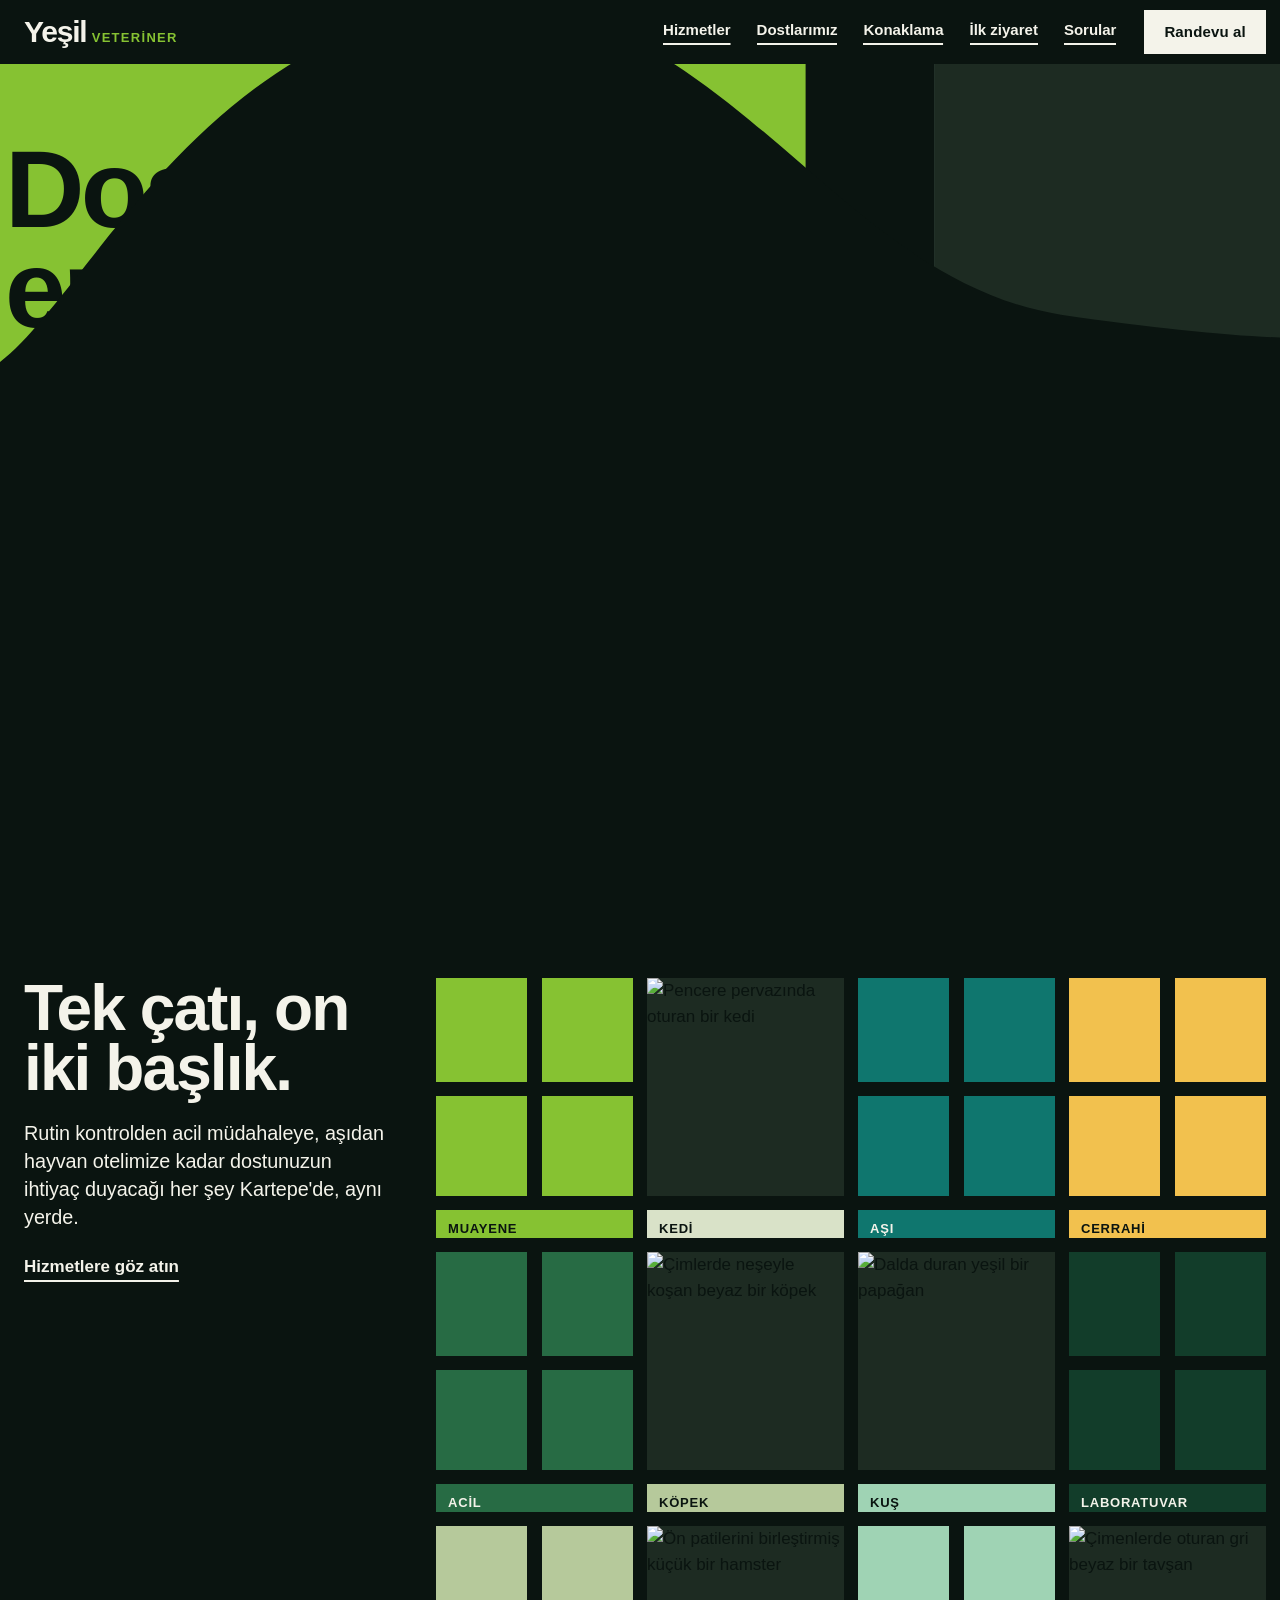
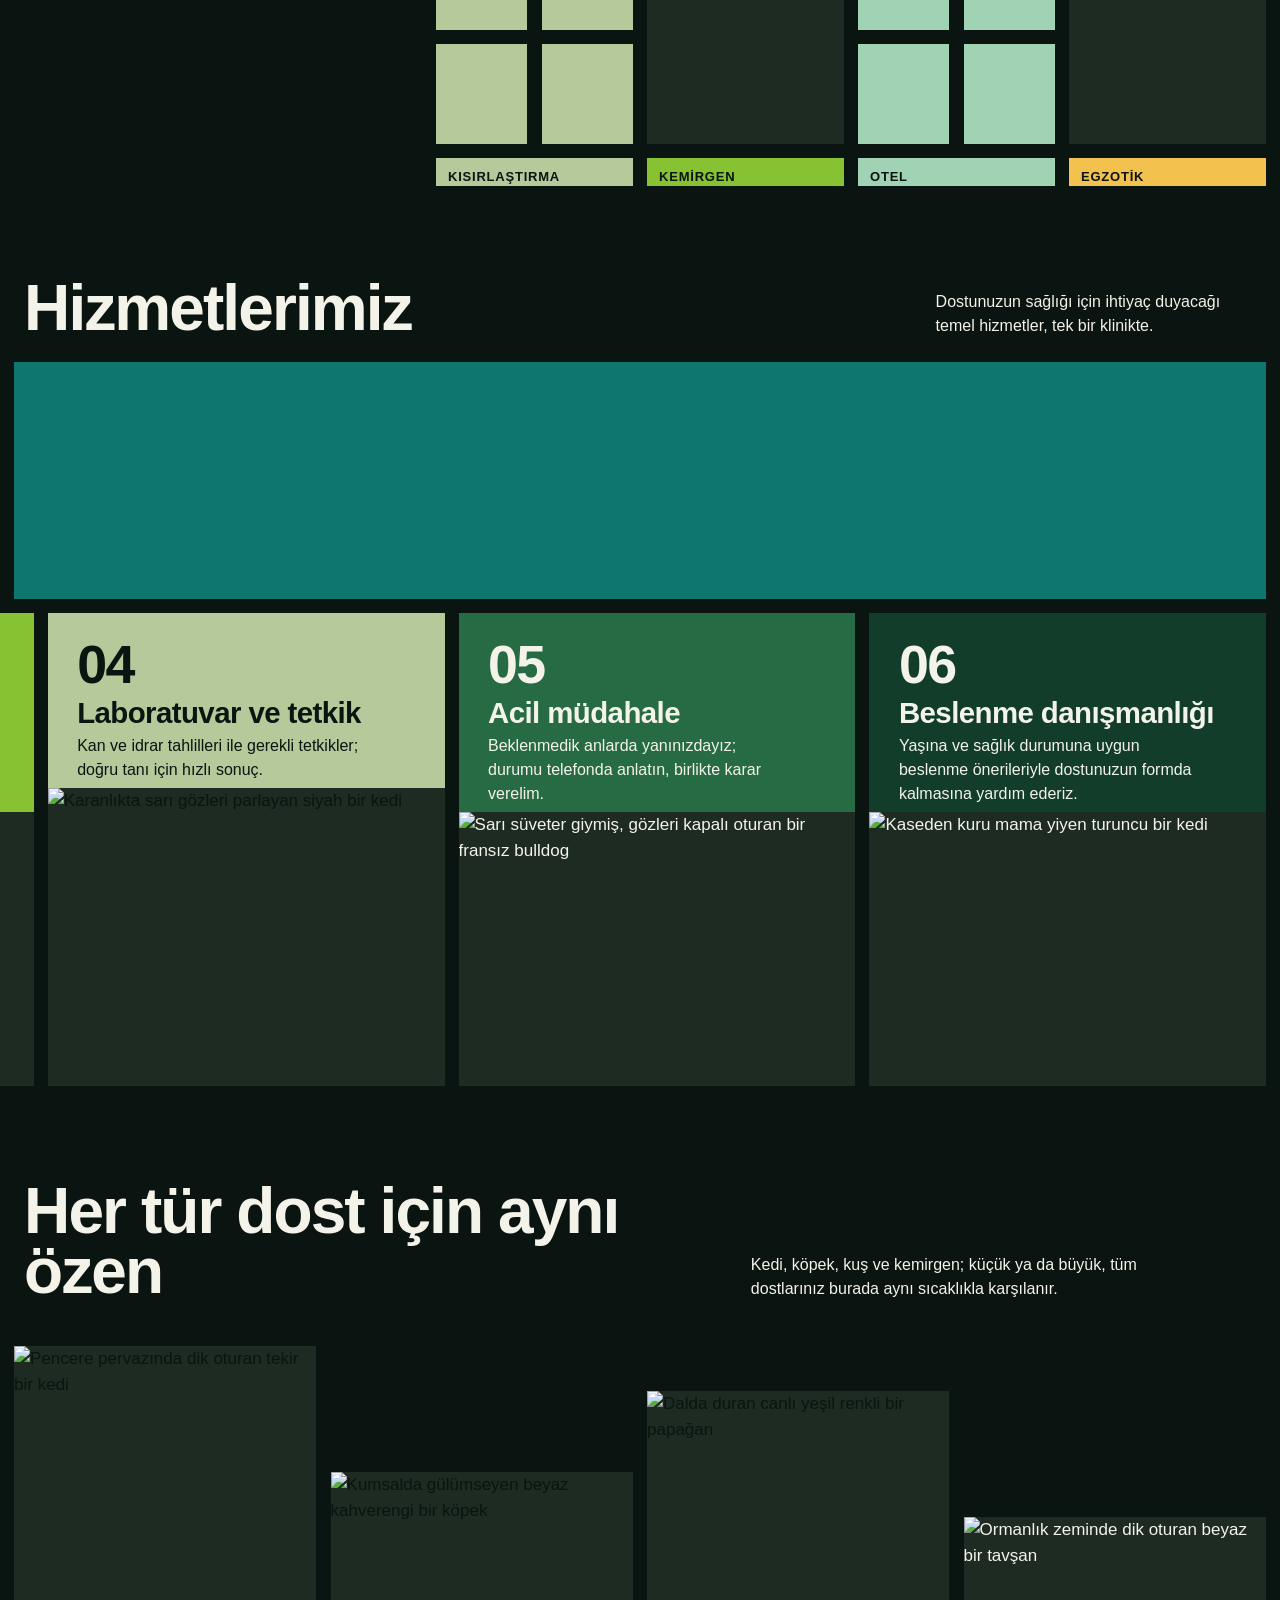
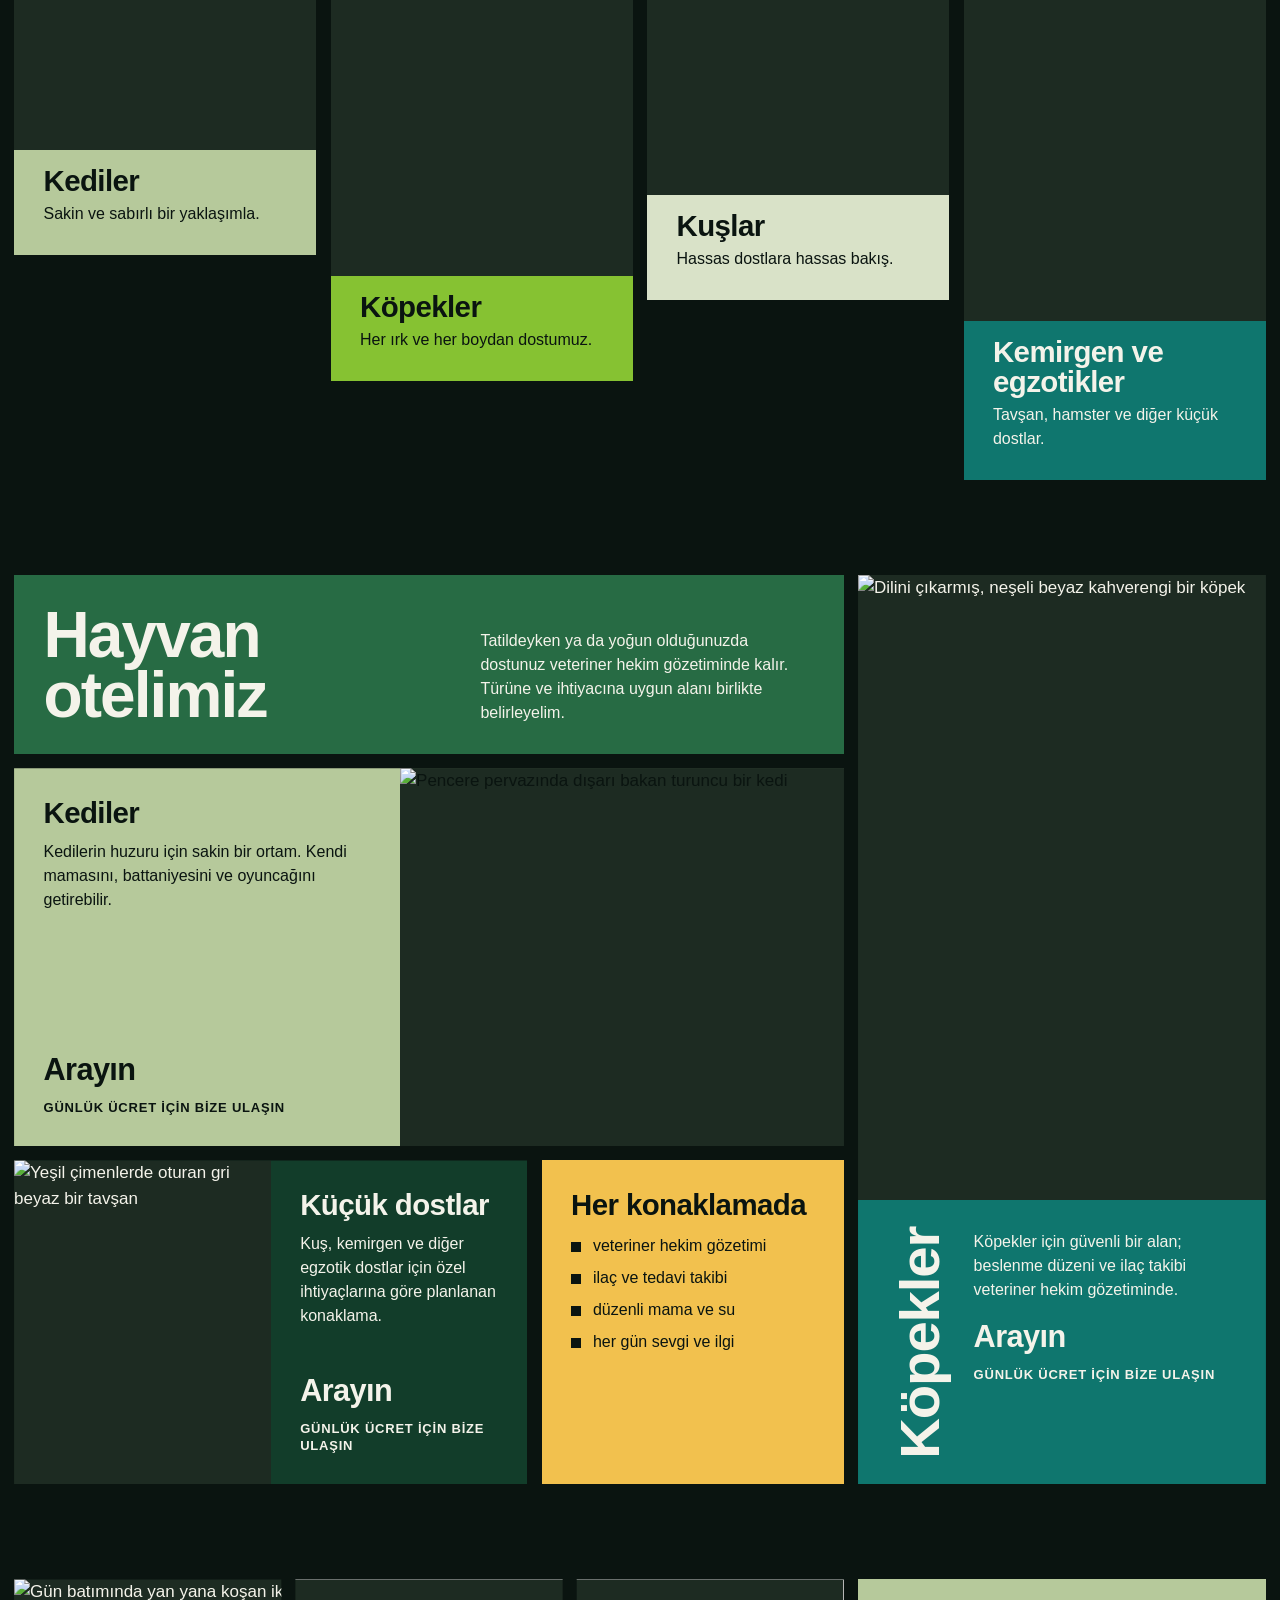
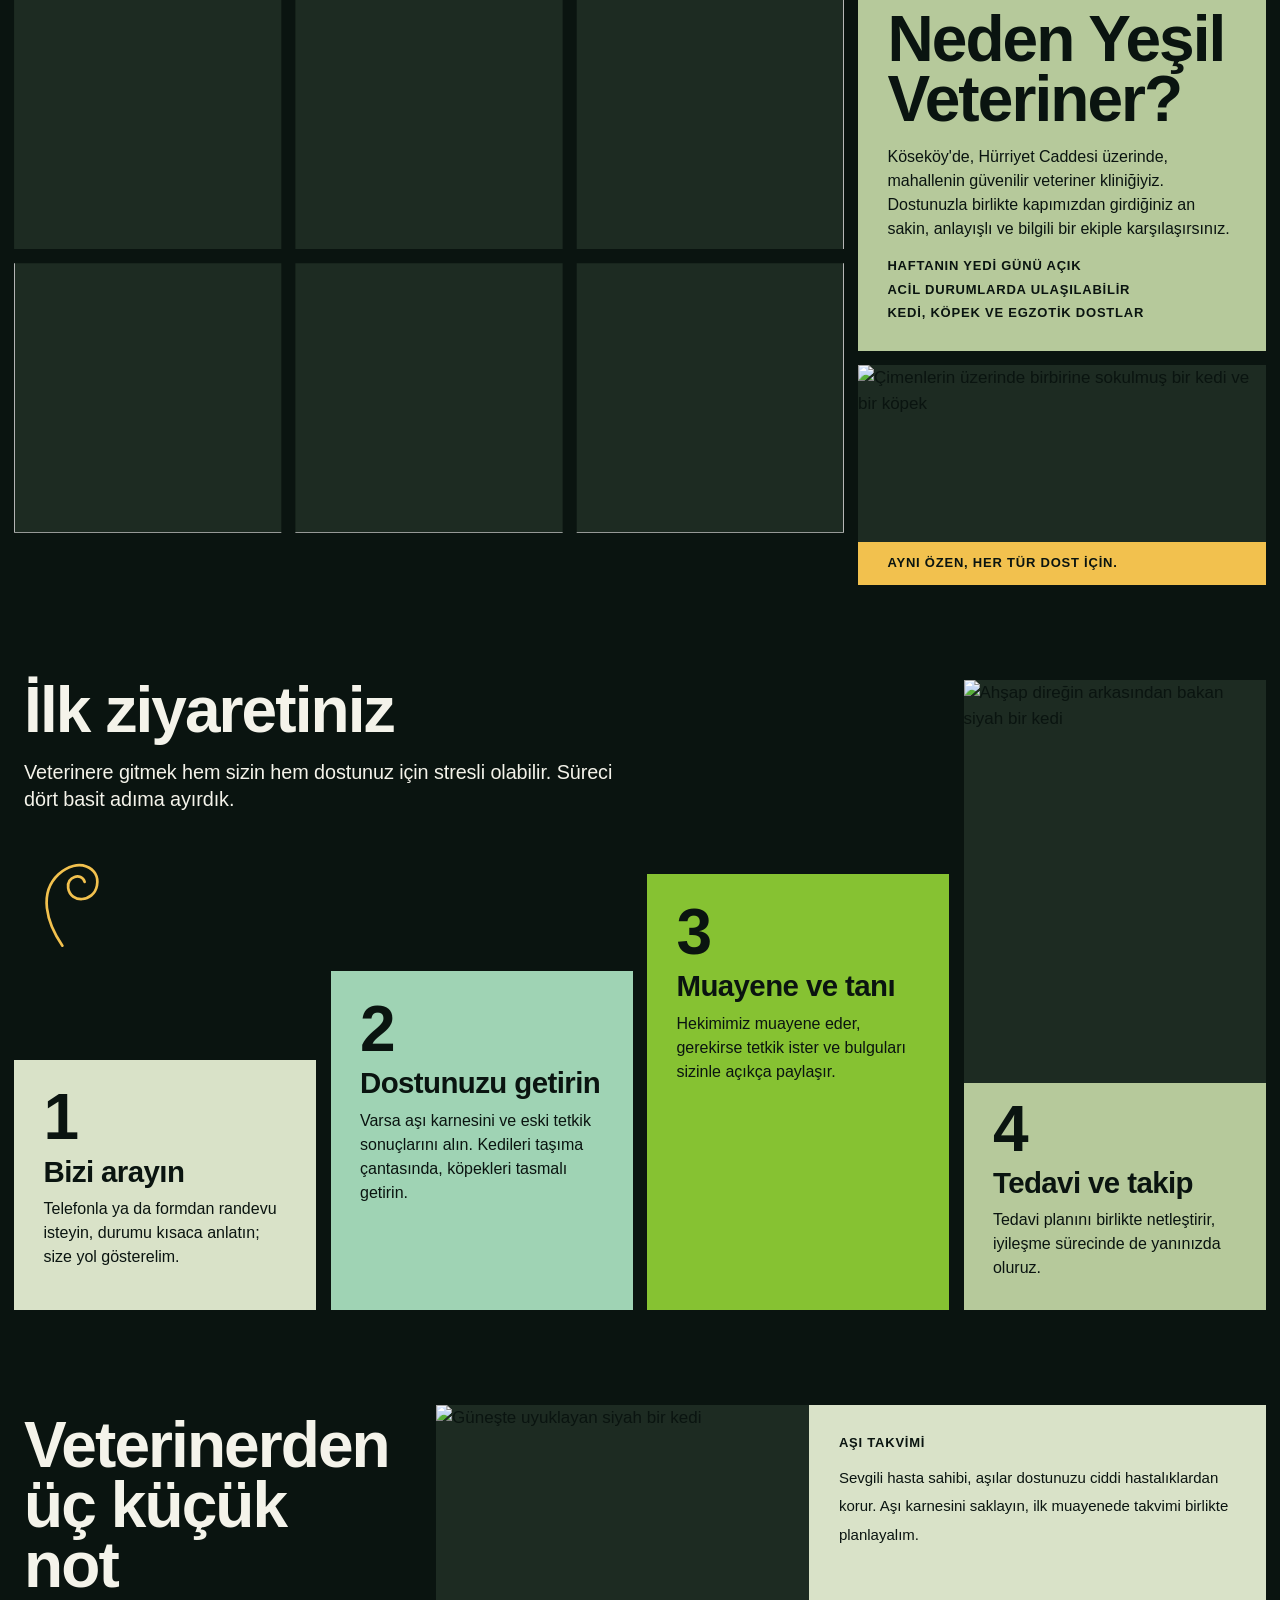
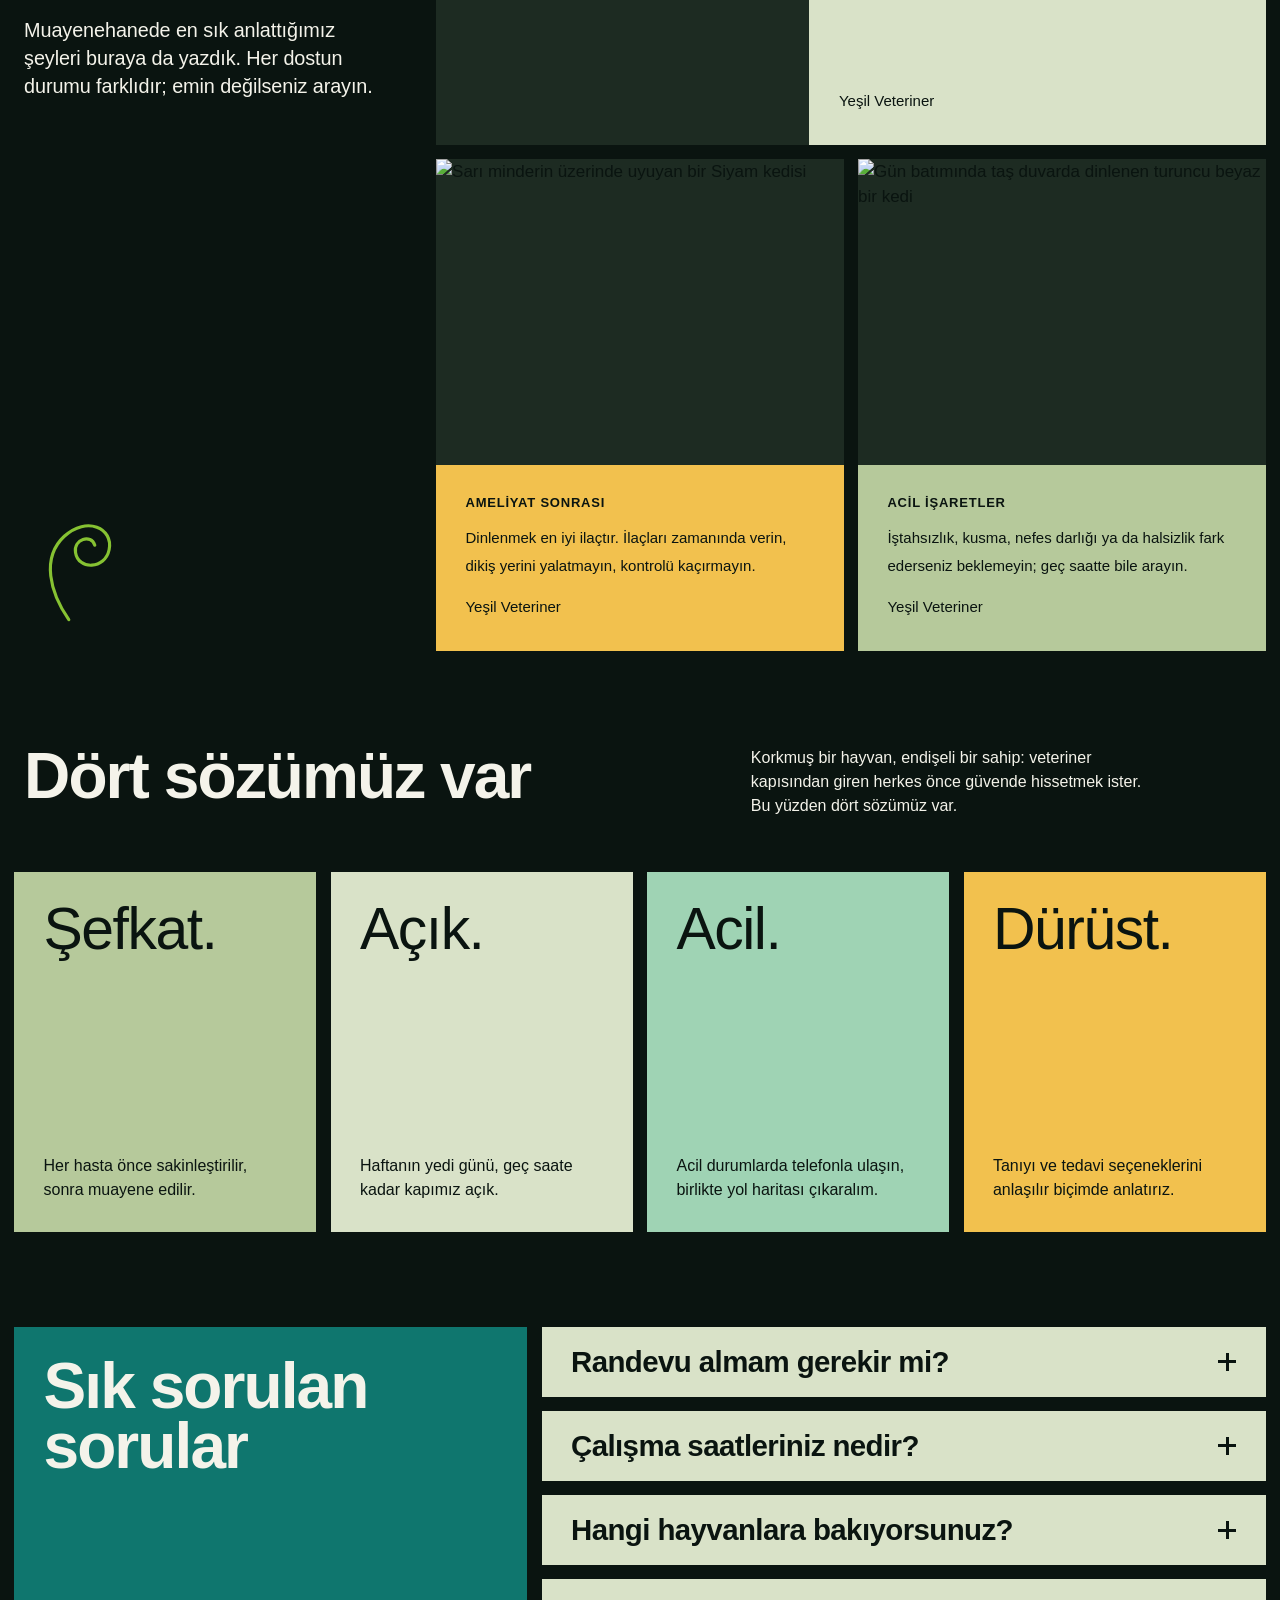
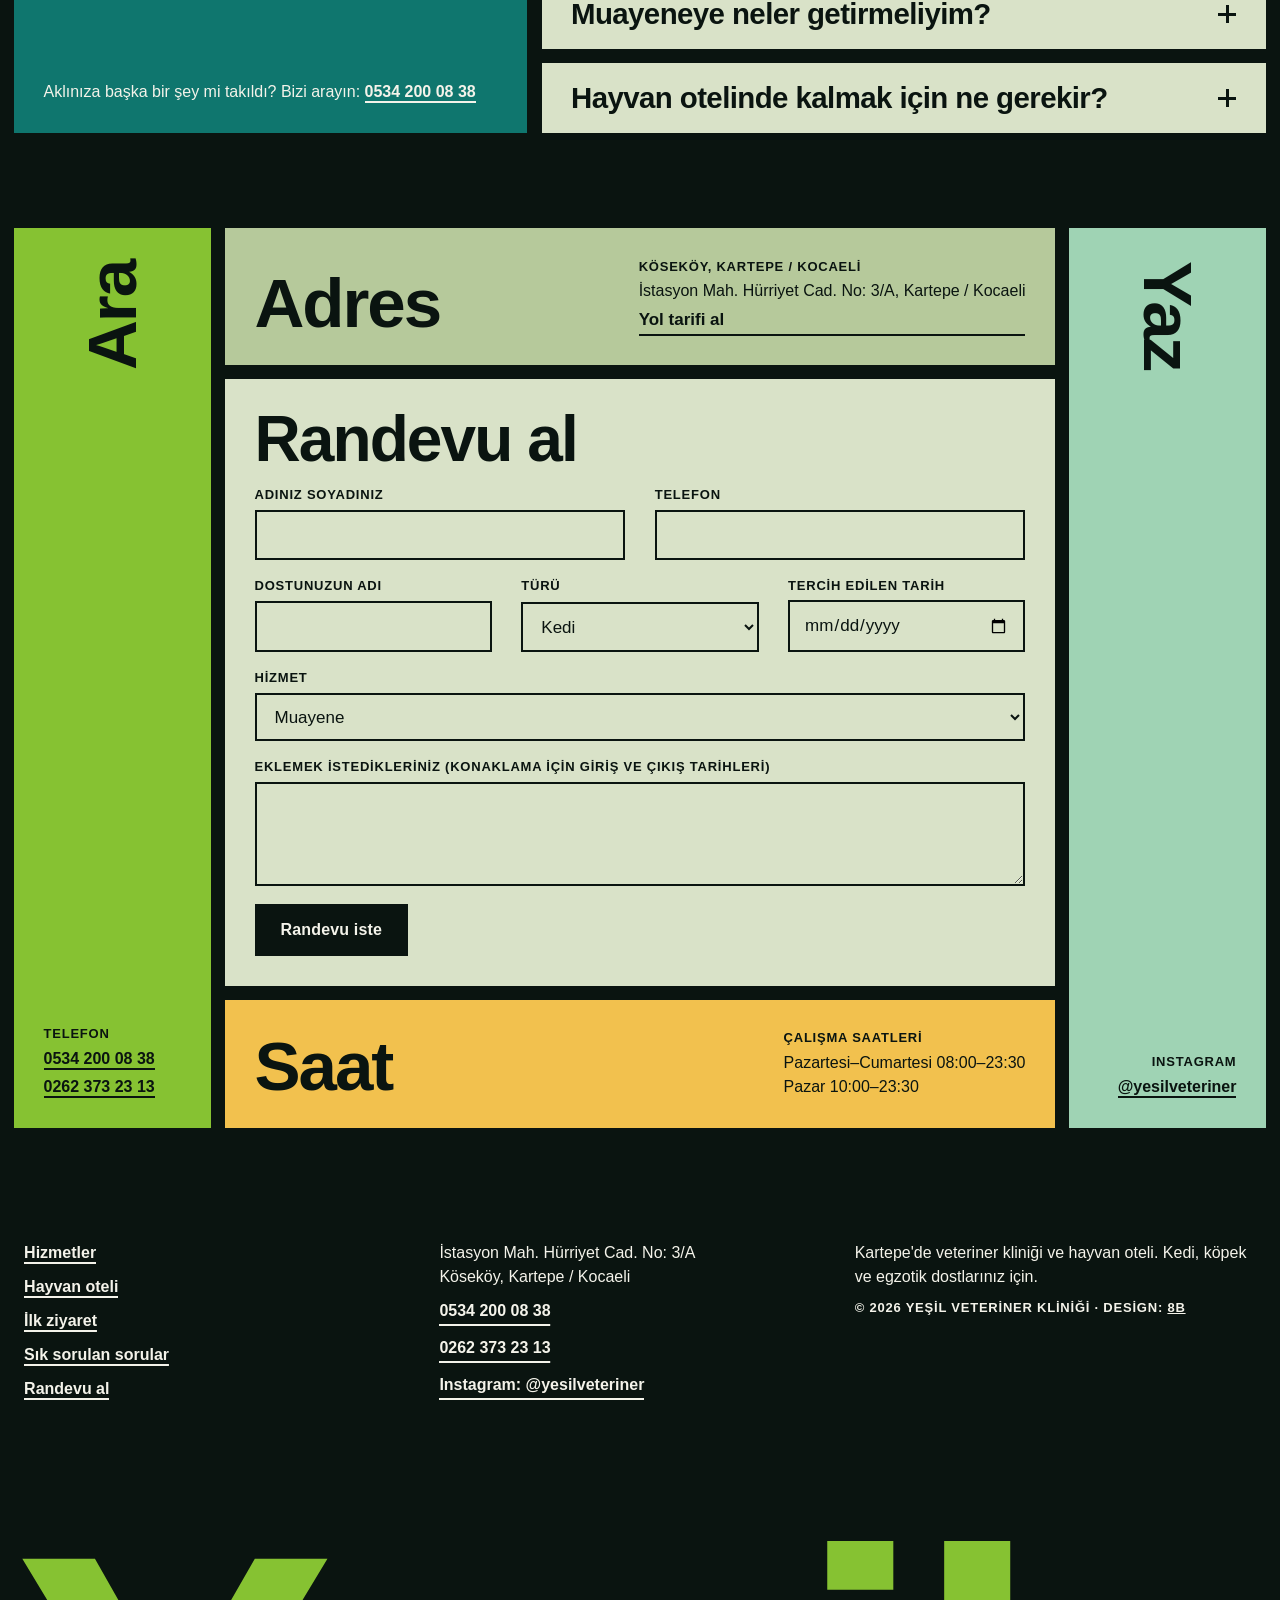
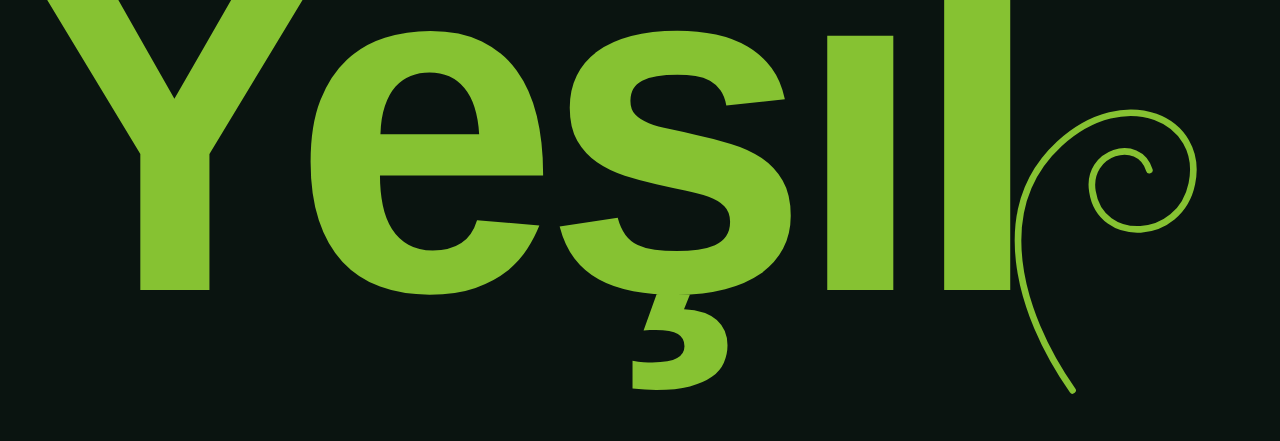
==== index.html @ a7220a2c "Publish Yeşil Veteriner website" ====
<!doctype html>
<!--
  Free website template by 8B: https://8b.com/templates/sill/
  Source: https://github.com/8bsite/pet-boarding-website-template
  MIT License (code) https://8b.com/ · Photos: Unsplash License, see CREDITS.md · Fonts: Google Fonts (OFL)
  One HTML file, no build step. Notes for people and AI agents: README.md and AGENTS.md.
-->
<html lang="tr">
<head>
<meta charset="utf-8">
<meta name="viewport" content="width=device-width, initial-scale=1">
<title>Yeşil Veteriner Kliniği | Kartepe Köseköy Veteriner ve Hayvan Oteli</title>
<meta name="description" content="Kartepe Köseköy'de Yeşil Veteriner Kliniği: kedi, köpek ve egzotik hayvanlar için muayene, aşı, cerrahi, laboratuvar, acil müdahale ve hayvan oteli. Haftanın yedi günü 23:30'a kadar açık.">
<meta name="generator" content="8B Templates">
<meta name="theme-color" content="#0a1410">
<meta property="og:type" content="website">
<meta property="og:locale" content="tr_TR">
<meta property="og:title" content="Yeşil Veteriner Kliniği | Kartepe Köseköy">
<meta property="og:description" content="Kedi, köpek ve egzotik dostlarınız için Kartepe'de veteriner kliniği ve hayvan oteli. Muayene, aşı, cerrahi, laboratuvar ve acil müdahale.">
<meta name="twitter:card" content="summary">
<link rel="icon" href="data:image/svg+xml,%3Csvg%20xmlns%3D'http%3A%2F%2Fwww.w3.org%2F2000%2Fsvg'%20viewBox%3D'0%200%2064%2064'%3E%3Crect%20width%3D'64'%20height%3D'64'%20rx%3D'14'%20fill%3D'%2386c232'%2F%3E%3Ctext%20x%3D'32'%20y%3D'45'%20font-family%3D'Arial%2CHelvetica%2Csans-serif'%20font-size%3D'38'%20font-weight%3D'700'%20text-anchor%3D'middle'%20fill%3D'%230a1410'%3EY%3C%2Ftext%3E%3C%2Fsvg%3E">
<script type="application/ld+json">
{
  "@context": "https://schema.org",
  "@type": "VeterinaryCare",
  "name": "Yeşil Veteriner Kliniği",
  "description": "Kartepe Köseköy'de kedi, köpek ve egzotik hayvanlar için veteriner kliniği ve hayvan oteli.",
  "telephone": ["+905342000838", "+902623732313"],
  "address": { "@type": "PostalAddress", "streetAddress": "İstasyon Mah. Hürriyet Cad. No: 3/A", "addressLocality": "Kartepe", "addressRegion": "Kocaeli", "addressCountry": "TR" },
  "geo": { "@type": "GeoCoordinates", "latitude": 40.749566, "longitude": 30.021737 },
  "openingHoursSpecification": [
    { "@type": "OpeningHoursSpecification", "dayOfWeek": ["Monday","Tuesday","Wednesday","Thursday","Friday","Saturday"], "opens": "08:00", "closes": "23:30" },
    { "@type": "OpeningHoursSpecification", "dayOfWeek": "Sunday", "opens": "10:00", "closes": "23:30" }
  ],
  "sameAs": ["https://www.instagram.com/yesilveteriner"]
}
</script>
<link rel="preconnect" href="https://fonts.gstatic.com" crossorigin>
<link rel="preload" href="https://fonts.gstatic.com/s/gabarito/v9/QGYtz_0dZAGKJJ4t3HtoW4U.woff2" as="font" type="font/woff2" crossorigin>
<link rel="preload" href="https://fonts.gstatic.com/s/rethinksans/v7/AMOWz4SDuXOMCPfdoglY9JQEVFi3.woff2" as="font" type="font/woff2" crossorigin>
<style>
/* latin-ext */
@font-face {
  font-family: 'Gabarito';
  font-style: normal;
  font-weight: 500 900;
  font-display: swap;
  src: url(https://fonts.gstatic.com/s/gabarito/v9/QGYtz_0dZAGKJJ4t3HtmW4XUng.woff2) format('woff2');
  unicode-range: U+0100-02BA, U+02BD-02C5, U+02C7-02CC, U+02CE-02D7, U+02DD-02FF, U+0304, U+0308, U+0329, U+1D00-1DBF, U+1E00-1E9F, U+1EF2-1EFF, U+2020, U+20A0-20AB, U+20AD-20C4, U+2113, U+2C60-2C7F, U+A720-A7FF;
}
/* latin */
@font-face {
  font-family: 'Gabarito';
  font-style: normal;
  font-weight: 500 900;
  font-display: swap;
  src: url(https://fonts.gstatic.com/s/gabarito/v9/QGYtz_0dZAGKJJ4t3HtoW4U.woff2) format('woff2');
  unicode-range: U+0000-00FF, U+0131, U+0152-0153, U+02BB-02BC, U+02C6, U+02DA, U+02DC, U+0304, U+0308, U+0329, U+2000-206F, U+20AC, U+2122, U+2191, U+2193, U+2212, U+2215, U+FEFF, U+FFFD;
}
/* fallback */
@font-face {
  font-family: 'Playwrite US Modern';
  font-style: normal;
  font-weight: 300;
  font-display: swap;
  src: url(https://fonts.gstatic.com/s/playwriteusmodern/v11/H4cMBWmRlMXPhla3hmMaveiYz8nSDkIFLNIYl2TXUwK62Yp_Ng2G.woff2) format('woff2');
}
/* latin-ext */
@font-face {
  font-family: 'Rethink Sans';
  font-style: normal;
  font-weight: 400 600;
  font-display: swap;
  src: url(https://fonts.gstatic.com/s/rethinksans/v7/AMOWz4SDuXOMCPfdoglY9JQEWli389k.woff2) format('woff2');
  unicode-range: U+0100-02BA, U+02BD-02C5, U+02C7-02CC, U+02CE-02D7, U+02DD-02FF, U+0304, U+0308, U+0329, U+1D00-1DBF, U+1E00-1E9F, U+1EF2-1EFF, U+2020, U+20A0-20AB, U+20AD-20C4, U+2113, U+2C60-2C7F, U+A720-A7FF;
}
/* latin */
@font-face {
  font-family: 'Rethink Sans';
  font-style: normal;
  font-weight: 400 600;
  font-display: swap;
  src: url(https://fonts.gstatic.com/s/rethinksans/v7/AMOWz4SDuXOMCPfdoglY9JQEVFi3.woff2) format('woff2');
  unicode-range: U+0000-00FF, U+0131, U+0152-0153, U+02BB-02BC, U+02C6, U+02DA, U+02DC, U+0304, U+0308, U+0329, U+2000-206F, U+20AC, U+2122, U+2191, U+2193, U+2212, U+2215, U+FEFF, U+FFFD;
}
</style>
<style data-8b-part="layers">@layer tokens, base, atoms, layout, sections, scenes;</style>
<style data-8b-part="tokens">
@layer tokens {
:root {
  --color-1: #0a1410;
  --color-2: #f4f3ea;
  --color-3: #86c232;
  --color-4: #123d2a;
  --color-5: #0f766e;
  --color-6: #d9e2c8;
  --color-7: #9fd3b4;
  --color-8: #276b44;
  --color-9: #b6c99b;
  --color-10: #f2c14e;
  --font-1: "Gabarito", "Gabarito Fallback", Arial, sans-serif;
  --font-2: "Rethink Sans", "Rethink Sans Fallback", Arial, sans-serif;
  --font-3: "Playwrite US Modern", "Playwrite US Modern Fallback", Georgia, Arial, cursive;
  --space-1: clamp(8px, 1.1vw, 16px);
  --space-2: clamp(18px, 2.3vw, 34px);
}
}
</style>
<style data-8b-part="base">
@layer base {
/* font fallbacks: start */
@font-face { font-family: "Gabarito Fallback"; src: local("Arial Black"), local("Arial-Black"), local("Arial Bold"); font-weight: 800 1000; size-adjust: 80.9%; ascent-override: 116.2%; descent-override: 32.1%; line-gap-override: 0%; }
@font-face { font-family: "Gabarito Fallback"; src: local("Arial"), local("ArialMT"), local("Helvetica"); font-weight: 100 549; size-adjust: 98.7%; ascent-override: 95.3%; descent-override: 26.4%; line-gap-override: 0%; }
@font-face { font-family: "Rethink Sans Fallback"; src: local("Arial Bold"), local("Arial-BoldMT"), local("Helvetica Bold"); font-weight: 550 799; size-adjust: 94.4%; ascent-override: 104.9%; descent-override: 32.9%; line-gap-override: 0%; }
@font-face { font-family: "Rethink Sans Fallback"; src: local("Arial"), local("ArialMT"), local("Helvetica"); font-weight: 100 549; size-adjust: 103.9%; ascent-override: 95.3%; descent-override: 29.8%; line-gap-override: 0%; }
@font-face { font-family: "Playwrite US Modern Fallback"; src: local("Arial"), local("ArialMT"), local("Helvetica"); font-weight: 100 549; size-adjust: 116.5%; ascent-override: 115.9%; descent-override: 37.8%; line-gap-override: 0%; }
/* font fallbacks: end */
  *, *::before, *::after { box-sizing: border-box; }
  html { -webkit-text-size-adjust: 100%; text-size-adjust: 100%; }
  body { margin: 0; background: var(--color-1); color: var(--color-2); font-family: var(--font-2); font-size: 17px; line-height: 1.5; -webkit-font-smoothing: antialiased; }
  img, svg { display: block; max-width: 100%; }
  h1, h2, h3, p, ol, ul, figure, blockquote, address, dl, dd { margin: 0; }
  ol, ul { padding: 0; list-style: none; }
  address { font-style: normal; }
  a { color: inherit; }
  button, input, select, textarea { font: inherit; color: inherit; }
  :focus-visible { outline: 3px solid currentColor; outline-offset: 3px; }
  html.lenis, html.lenis body { height: auto; }
  .lenis-stopped { overflow: clip; }
  .lenis.lenis-smooth [data-lenis-prevent] { overscroll-behavior: contain; }
  .lenis.lenis-smooth iframe { pointer-events: none; }
}
</style>
<style data-8b-part="system">
@layer atoms {
.m-text { font-family: var(--font-2); font-size: clamp(16px, 1.15vw, 18px); font-weight: 400; line-height: 1.5; letter-spacing: 0; text-transform: none; font-style: normal; }
.m-text-2 { font-family: var(--font-1); font-size: clamp(46px, 7.2vw, 116px); font-weight: 900; line-height: .9; letter-spacing: -.035em; text-transform: none; font-style: normal; }
.m-text-3 { font-family: var(--font-1); font-size: clamp(38px, 5vw, 78px); font-weight: 800; line-height: .94; letter-spacing: -.03em; text-transform: none; font-style: normal; }
.m-text-4 { font-family: var(--font-2); font-size: 13px; font-weight: 600; line-height: 1.35; letter-spacing: .06em; text-transform: uppercase; font-style: normal; }
.m-text-5 { font-family: var(--font-3); font-size: clamp(15px, 1.15vw, 17px); font-weight: 300; line-height: 1.9; letter-spacing: 0; text-transform: none; font-style: normal; }
.m-text-6 { font-family: var(--font-1); font-size: clamp(24px, 2.3vw, 34px); font-weight: 800; line-height: 1.02; letter-spacing: -.02em; text-transform: none; font-style: normal; }
.m-text-7 { font-family: var(--font-2); font-size: clamp(18px, 1.55vw, 22px); font-weight: 400; line-height: 1.4; letter-spacing: -.005em; text-transform: none; font-style: normal; }
.m-text-8 { font-family: var(--font-1); font-size: clamp(40px, 4.6vw, 72px); font-weight: 500; line-height: .95; letter-spacing: -.025em; text-transform: none; font-style: normal; }

.m-btn { position: relative; isolation: isolate; overflow: hidden; display: inline-flex; align-items: center; justify-content: center; min-height: 52px; padding: 14px 26px; border: 0; background: var(--color-1); color: var(--color-2); font-family: var(--font-2); font-size: 16px; font-weight: 600; line-height: 1.2; letter-spacing: .01em; text-decoration: none; cursor: pointer; }
.m-btn::before { content: ""; position: absolute; z-index: -1; left: -12%; right: -12%; top: 0; height: 150%; border-radius: 50% 50% 0 0 / 34% 34% 0 0; background: var(--color-10); transform: translateY(101%); transition: transform .5s cubic-bezier(.25, .8, .25, 1); }
.m-btn__label { transition: color .3s; }
.m-btn:focus-visible { outline-color: var(--color-1); }
@media (hover: hover) {
  .m-btn:hover::before { transform: translateY(-12%); }
  .m-btn:hover .m-btn__label { color: var(--color-1); }
}
.m-btn-2 { position: relative; isolation: isolate; overflow: hidden; display: inline-flex; align-items: center; justify-content: center; min-height: 44px; padding: 10px 20px; border: 0; background: var(--color-2); color: var(--color-1); font-family: var(--font-2); font-size: 15px; font-weight: 600; line-height: 1.2; letter-spacing: .01em; text-decoration: none; cursor: pointer; }
.m-btn-2::before { content: ""; position: absolute; z-index: -1; left: -12%; right: -12%; top: 0; height: 150%; border-radius: 50% 50% 0 0 / 34% 34% 0 0; background: var(--color-3); transform: translateY(101%); transition: transform .5s cubic-bezier(.25, .8, .25, 1); }
.m-btn-2:focus-visible { outline-color: var(--color-2); }
@media (hover: hover) {
  .m-btn-2:hover::before { transform: translateY(-12%); }
}
.m-link { color: inherit; font-weight: 600; text-decoration: none; background-image: linear-gradient(currentColor, currentColor); background-repeat: no-repeat; background-size: 100% 2px; background-position: 100% 100%; padding-bottom: 3px; }
@keyframes m-link-swipe { 0% { background-size: 100% 2px; background-position: 100% 100%; } 45% { background-size: 0% 2px; background-position: 100% 100%; } 46% { background-size: 0% 2px; background-position: 0% 100%; } 100% { background-size: 100% 2px; background-position: 0% 100%; } }
@media (hover: hover) {
  .m-link:hover { animation: m-link-swipe .7s cubic-bezier(.6, 0, .3, 1); }
}
.m-iconbtn { position: relative; display: inline-grid; place-items: center; width: 44px; height: 44px; padding: 0; border: 2px solid currentColor; background: transparent; color: var(--color-2); cursor: pointer; }
.m-iconbtn__icon { position: relative; width: 18px; height: 12px; transition: transform .45s cubic-bezier(.3, .8, .3, 1); }
.m-iconbtn__icon::before, .m-iconbtn__icon::after { content: ""; position: absolute; left: 0; right: 0; height: 3px; background: currentColor; }
.m-iconbtn__icon::before { top: 0; }
.m-iconbtn__icon::after { bottom: 0; }
@media (hover: hover) {
  .m-iconbtn:hover .m-iconbtn__icon { transform: rotate(90deg); }
}

.m-surface { background: var(--color-3); color: var(--color-1); }
.m-surface-2 { background: var(--color-4); color: var(--color-2); }
.m-surface-3 { background: var(--color-5); color: var(--color-2); }
.m-surface-4 { background: var(--color-6); color: var(--color-1); }
.m-surface-5 { background: var(--color-7); color: var(--color-1); }
.m-surface-6 { background: var(--color-8); color: var(--color-2); }
.m-surface-7 { background: var(--color-9); color: var(--color-1); }
.m-surface-8 { background: var(--color-10); color: var(--color-1); }

.m-photo { position: relative; overflow: hidden; background: var(--color-1); }
.m-photo img { position: absolute; inset: 0; width: 100%; height: 100%; max-width: none; object-fit: cover; }
.m-field { display: grid; gap: 6px; }
.m-field__label { font-family: var(--font-2); font-size: 13px; font-weight: 600; line-height: 1.3; letter-spacing: .06em; text-transform: uppercase; }
.m-field__input { width: 100%; min-height: 48px; padding: 11px 14px; border: 2px solid var(--color-1); border-radius: 0; background: transparent; color: var(--color-1); font-family: var(--font-2); font-size: 17px; font-weight: 400; line-height: 1.4; }
.m-field__input:focus-visible { outline: 3px solid var(--color-1); outline-offset: 2px; }
textarea.m-field__input { min-height: 104px; resize: vertical; }
.m-curl { fill: none; stroke: currentColor; stroke-width: 7; stroke-linecap: round; overflow: visible; }
.m-curl path { stroke-dasharray: 1; stroke-dashoffset: 0; }
}
</style>
<style data-8b-part="layout">
@layer layout {
  .u-sr { position: absolute; width: 1px; height: 1px; overflow: hidden; clip-path: inset(50%); white-space: nowrap; }
}
</style>
<style data-8b-part="section:nav">
@layer sections {
  #nav .nav__bar { position: fixed; z-index: 50; top: 0; left: 0; right: 0; height: 64px; display: flex; align-items: center; gap: 28px; padding: 0 var(--space-1) 0 calc(var(--space-1) + 10px); background: var(--color-1); color: var(--color-2); transition: transform .4s cubic-bezier(.3, .7, .2, 1); }
  #nav[data-hidden] .nav__bar { transform: translateY(-100%); }
  #nav .nav__brand { font-family: var(--font-1); font-size: 30px; font-weight: 900; letter-spacing: -.04em; line-height: 1; text-decoration: none; }
  #nav .nav__sub { margin-left: .4em; font-family: var(--font-2); font-size: 13px; font-weight: 600; letter-spacing: .1em; text-transform: uppercase; color: var(--color-3); }
  #nav .nav__links { display: flex; gap: 26px; margin-left: auto; font-size: 15px; }
  #nav .nav__toggle { display: none; }
  #nav .nav__menu:not([hidden]) { position: fixed; z-index: 60; inset: 0; display: grid; grid-template-rows: auto 1fr; gap: var(--space-1); padding: var(--space-1); background: var(--color-1); overflow-y: auto; }
  #nav .nav__close { justify-self: end; margin: 2px 2px 0 0; }
  #nav .nav__close .m-iconbtn__icon { transform: rotate(45deg); height: 18px; }
  #nav .nav__close .m-iconbtn__icon::before, #nav .nav__close .m-iconbtn__icon::after { top: 50%; bottom: auto; margin-top: -1.5px; }
  #nav .nav__close .m-iconbtn__icon::after { transform: rotate(90deg); }
  #nav .nav__menu ul { display: grid; gap: var(--space-1); grid-auto-rows: minmax(64px, 1fr); }
  #nav .nav__menu a { display: flex; align-items: flex-end; height: 100%; padding: 16px 18px; font-family: var(--font-1); font-size: 34px; font-weight: 800; letter-spacing: -.02em; line-height: 1; text-decoration: none; }
  @media (max-width: 860px) {
    #nav .nav__bar { height: 56px; gap: 10px; }
    #nav .nav__sub { font-size: 11px; }
    #nav .nav__links { display: none; }
    #nav .nav__book { margin-left: auto; }
    #nav .nav__toggle { display: inline-grid; }
  }
}
</style>
<style data-8b-part="section:opening">
@layer sections {
  #opening { position: relative; overflow: clip; }
  #opening .op-s1 { position: relative; z-index: 1; height: 100svh; min-height: 640px; padding: calc(64px + var(--space-1)) var(--space-1) var(--space-1); }
  #opening .op-grid { height: 100%; display: grid; grid-template-columns: repeat(12, minmax(0, 1fr)); grid-template-rows: minmax(0, 1.2fr) minmax(0, 1fr); gap: var(--space-1); }
  #opening .op-cell { display: grid; min-width: 0; min-height: 0; }
  #opening .op-panel { position: relative; min-height: 0; padding: var(--space-2); display: flex; flex-direction: column; gap: 14px; }
  #opening .op-a { grid-column: 1 / 9; grid-row: 1; }
  #opening .op-a .op-panel { justify-content: flex-end; }
  #opening .op-title { font-size: clamp(46px, 8.6vw, 136px); max-width: 7em; }
  #opening .op-b { grid-column: 9 / 13; grid-row: 1 / 3; }
  #opening .op-b .op-panel { padding: 0; gap: 0; }
  #opening .op-photo { flex: 1; min-height: 0; }
  #opening .op-photo img { width: 124%; left: -12%; object-position: 50% 30%; }
  #opening .op-ledge { padding: 16px var(--space-2) 18px; }
  #opening .op-c { grid-column: 1 / 4; grid-row: 2; }
  #opening .op-c .op-panel { justify-content: flex-end; }
  #opening .op-d { grid-column: 4 / 7; grid-row: 2; }
  #opening .op-d .op-panel { justify-content: space-between; }
  #opening .op-actions { display: flex; flex-wrap: wrap; align-items: center; gap: 14px 22px; }
  #opening .op-curl { position: absolute; right: 9%; top: 11%; width: clamp(60px, 6.6vw, 104px); height: auto; transform-origin: 50% 100%; }
  #opening .op-d .m-text-4 { max-width: 10em; }
  #opening .op-e { grid-column: 7 / 9; grid-row: 2; }
  #opening .op-e .op-panel { justify-content: space-between; }
  #opening .op-e .m-text { font-size: 16px; }

  #opening .op-s2 { position: relative; z-index: 3; min-height: 100svh; padding: calc(64px + var(--space-1)) var(--space-1) var(--space-1); display: grid; grid-template-columns: repeat(12, minmax(0, 1fr)); gap: var(--space-1); }
  #opening .op-s2__text { position: relative; z-index: 1; grid-column: 1 / 5; align-self: start; display: grid; gap: 22px; justify-items: start; padding: 0 var(--space-2) var(--space-2) 10px; }
  #opening .op-house { position: relative; z-index: 1; grid-column: 5 / 13; display: grid; grid-template-columns: repeat(4, minmax(0, 1fr)); grid-template-rows: repeat(3, minmax(0, 1fr)); gap: var(--space-1); }
  #opening .op-win { position: relative; display: flex; flex-direction: column; justify-content: flex-end; min-height: 150px; clip-path: inset(0 0 0 0); }
  #opening .op-win__photo { position: absolute; inset: 0 0 42px; }
  #opening .op-win__label { position: absolute; left: 0; right: 0; bottom: 0; height: 42px; padding: 10px 12px 0; border-top: var(--space-1) solid var(--color-1); }
  #opening .op-win--plain::before { content: ""; position: absolute; left: 50%; top: 0; bottom: 42px; width: var(--space-1); margin-left: calc(var(--space-1) / -2); background: var(--color-1); }
  #opening .op-win--plain::after { content: ""; position: absolute; left: 0; right: 0; top: 40%; height: var(--space-1); background: var(--color-1); }
  #opening .op-ink { display: none; position: absolute; z-index: 0; top: 0; left: -3%; width: 106%; height: 220svh; pointer-events: none; color: var(--color-1); }
  #opening .op-ink__hill { width: 100%; height: 100%; fill: currentColor; }
  #opening .op-ink__curl { position: absolute; left: 16%; top: -17svh; width: clamp(110px, 12vw, 190px); height: auto; }

  @media (prefers-reduced-motion: no-preference) {
    #opening .op-a .op-panel { animation: op-from-left .9s cubic-bezier(.2, .7, .2, 1) backwards; }
    #opening .op-b .op-panel { animation: op-from-right 1s .05s cubic-bezier(.2, .7, .2, 1) backwards; }
    #opening .op-c .op-panel { animation: op-from-below .9s .1s cubic-bezier(.2, .7, .2, 1) backwards; }
    #opening .op-d .op-panel { animation: op-from-below .9s .16s cubic-bezier(.2, .7, .2, 1) backwards; }
    #opening .op-e .op-panel { animation: op-from-above .9s .2s cubic-bezier(.2, .7, .2, 1) backwards; }
    #opening .op-photo img { animation: op-look 6s ease-in-out infinite alternate; }
    #opening .op-curl { animation: op-sway 2.6s ease-in-out infinite alternate; }
    #opening .op-s1[data-paused] .op-photo img, #opening .op-s1[data-paused] .op-curl { animation-play-state: paused; }
  }
  @keyframes op-from-left { from { transform: translateX(-32px); } }
  @keyframes op-from-right { from { transform: translateX(32px); } }
  @keyframes op-from-below { from { transform: translateY(32px); } }
  @keyframes op-from-above { from { transform: translateY(-32px); } }
  @keyframes op-look { from { transform: translateX(-8%); } to { transform: translateX(8%); } }
  @keyframes op-sway { from { transform: rotate(-10deg); } to { transform: rotate(10deg); } }

  @media (max-width: 767.98px) {
    #opening .op-s1 { height: auto; min-height: 100svh; padding-top: calc(56px + var(--space-1)); }
    #opening .op-grid { height: auto; min-height: calc(100svh - 56px - 2 * var(--space-1)); grid-template-columns: repeat(6, minmax(0, 1fr)); grid-template-rows: auto minmax(190px, 1fr) auto auto; }
    #opening .op-title { font-size: clamp(40px, 12.4vw, 60px); }
    #opening .op-a { grid-column: 1 / 7; grid-row: 1; }
    #opening .op-b { grid-column: 1 / 4; grid-row: 2; }
    #opening .op-ledge { padding: 10px 14px 12px; }
    #opening .op-e { grid-column: 4 / 7; grid-row: 2; }
    #opening .op-e .op-panel { gap: 8px; }
    #opening .op-e .m-text { font-size: 15px; line-height: 1.4; }
    #opening .op-c { grid-column: 1 / 7; grid-row: 3; }
    #opening .op-d { grid-column: 1 / 7; grid-row: 4; }
    #opening .op-d .op-panel { gap: 14px; }
    #opening .op-curl { width: 44px; top: 14px; right: 18px; }
    #opening .op-s2 { padding-top: calc(56px + var(--space-1)); grid-template-columns: 1fr; grid-template-rows: auto 1fr; }
    #opening .op-s2__text { grid-column: 1; align-self: start; padding: 10px 6px 18px; gap: 16px; }
    #opening .op-house { grid-column: 1; grid-template-columns: repeat(3, minmax(0, 1fr)); grid-template-rows: repeat(4, minmax(104px, 1fr)); }
    #opening .op-win { min-height: 104px; }
    #opening .op-win__photo { bottom: 34px; }
    #opening .op-win--plain::before { bottom: 34px; }
    #opening .op-win__label { height: 34px; padding: 7px 8px 0; font-size: 11px; letter-spacing: .04em; }
    #opening .op-ink { height: 240svh; }
    #opening .op-ink__curl { left: 12%; top: -9svh; width: 84px; }
  }
}
</style>
<style data-8b-part="scene-style:opening">
@layer scenes {
  @media (prefers-reduced-motion: no-preference) {
    #opening[data-ink] .op-ink { display: block; }
  }
}
</style>
<style data-8b-part="section:rooms">
@layer sections {
  #rooms { padding: clamp(56px, 9svh, 110px) var(--space-1) var(--space-1); }
  #rooms .rm-grid { display: grid; grid-template-columns: repeat(12, minmax(0, 1fr)); grid-template-rows: auto minmax(320px, 42svh) minmax(280px, 36svh); gap: var(--space-1); }
  #rooms .rm-head { grid-column: 1 / 9; grid-row: 1; padding: var(--space-2); display: grid; grid-template-columns: 1.2fr 1fr; gap: 18px 36px; align-items: end; }
  #rooms .rm-room { position: relative; clip-path: inset(0 0 0 0); }
  #rooms .rm-body { padding: var(--space-2); display: flex; flex-direction: column; gap: 12px; }
  #rooms .rm-price { margin-top: auto; display: flex; flex-wrap: wrap; align-items: baseline; gap: 6px 18px; }
  #rooms .rm-price strong { font-family: var(--font-1); font-size: clamp(26px, 2.4vw, 36px); font-weight: 800; letter-spacing: -.02em; }
  #rooms .rm-ledge { grid-column: 1 / 9; grid-row: 2; display: grid; grid-template-columns: 1fr 1.15fr; }
  #rooms .rm-ledge .m-photo { order: 2; }
  #rooms .rm-tower { grid-column: 9 / 13; grid-row: 1 / 4; display: grid; grid-template-rows: minmax(0, 1.1fr) auto; }
  #rooms .rm-tower .rm-body { display: grid; grid-template-columns: auto 1fr; gap: 12px 22px; align-content: start; }
  #rooms .rm-tower .rm-name { grid-row: 1 / 4; align-self: start; width: max-content; font-size: clamp(40px, 4.4vw, 68px); margin-block: calc((var(--len) * .5em - 1.02em) / 2); margin-inline: calc((var(--len) * -.5em + 1.02em) / 2); transform: rotate(-90deg); }
  #rooms .rm-tower .rm-body > :not(.rm-name) { grid-column: 2; }
  #rooms .rm-burrow { grid-column: 1 / 6; grid-row: 3; display: grid; grid-template-columns: 1fr 1fr; }
  #rooms .rm-every { grid-column: 6 / 9; grid-row: 3; padding: var(--space-2); display: flex; flex-direction: column; gap: 14px; }
  #rooms .rm-every ul { display: grid; gap: 8px; }
  #rooms .rm-every li { padding-left: 22px; position: relative; }
  #rooms .rm-every li::before { content: ""; position: absolute; left: 0; top: .5em; width: 10px; height: 10px; background: var(--color-1); }
  @media (max-width: 1100px) and (min-width: 768px) {
    #rooms .rm-head { grid-template-columns: 1fr; }
    #rooms .rm-burrow { grid-column: 1 / 9; }
    #rooms .rm-every { grid-column: 1 / 9; grid-row: 4; }
    #rooms .rm-tower { grid-row: 1 / 5; }
    #rooms .rm-grid { grid-template-rows: auto minmax(320px, 42svh) minmax(280px, 36svh) auto; }
  }
  @media (max-width: 767.98px) {
    #rooms .rm-grid { grid-template-columns: 1fr; grid-template-rows: none; }
    #rooms .rm-head, #rooms .rm-ledge, #rooms .rm-tower, #rooms .rm-burrow, #rooms .rm-every { grid-column: 1; grid-row: auto; }
    #rooms .rm-head { grid-template-columns: 1fr; }
    #rooms .rm-ledge, #rooms .rm-burrow { grid-template-columns: 1fr; }
    #rooms .rm-ledge .m-photo { order: 0; }
    #rooms .rm-ledge .m-photo, #rooms .rm-burrow .m-photo { aspect-ratio: 16 / 10; }
    #rooms .rm-tower { grid-template-rows: none; }
    #rooms .rm-tower .m-photo { aspect-ratio: 4 / 5; }
  }
}
</style>
<style data-8b-part="section:letters">
@layer sections {
  #letters { padding: clamp(56px, 9svh, 110px) var(--space-1) var(--space-1); }
  #letters .lt-grid { display: grid; grid-template-columns: repeat(12, minmax(0, 1fr)); gap: var(--space-1); }
  #letters .lt-intro { grid-column: 1 / 5; grid-row: 1 / 3; position: relative; padding: 10px var(--space-2) var(--space-2) 10px; display: flex; flex-direction: column; gap: 22px; }
  #letters .lt-intro .m-curl { width: clamp(70px, 7vw, 110px); height: auto; margin-top: auto; color: var(--color-3); }
  #letters .lt-list { grid-column: 5 / 13; grid-row: 1 / 3; display: grid; grid-template-columns: repeat(2, minmax(0, 1fr)); gap: var(--space-1); }
  #letters .lt-letter { display: grid; grid-template-rows: auto 1fr; }
  #letters .lt-letter:first-child { grid-column: 1 / 3; grid-template-columns: .9fr 1.1fr; grid-template-rows: none; }
  #letters .lt-photo { aspect-ratio: 4 / 3; }
  #letters .lt-letter:first-child .lt-photo { aspect-ratio: auto; min-height: 340px; }
  #letters .lt-body { padding: var(--space-2); display: flex; flex-direction: column; gap: 12px; }
  #letters .lt-sign { margin-top: auto; }
  @media (max-width: 900px) {
    #letters .lt-intro { grid-column: 1 / 13; grid-row: 1; }
    #letters .lt-list { grid-column: 1 / 13; grid-row: 2; }
  }
  @media (max-width: 767.98px) {
    #letters .lt-list { grid-template-columns: 1fr; }
    #letters .lt-letter:first-child { grid-column: 1; grid-template-columns: 1fr; }
    #letters .lt-letter:first-child .lt-photo { min-height: 0; aspect-ratio: 4 / 3; }
    #letters .lt-intro .m-curl { position: absolute; right: 8px; top: 0; width: 56px; }
    #letters .lt-intro h2 { padding-right: 60px; }
  }
}
</style>
<style data-8b-part="section:day">
@layer sections {
  #day { position: relative; padding: clamp(56px, 9svh, 110px) var(--space-1) var(--space-1); }
  #day .dy-stage { display: grid; grid-template-columns: minmax(0, 1fr); gap: var(--space-1); }
  #day .dy-rail { min-width: 0; }
  #day .dy-head { display: flex; flex-wrap: wrap; align-items: flex-end; justify-content: space-between; gap: 12px 40px; padding: 0 10px 10px; }
  #day .dy-head .m-text { max-width: 36ch; }
  #day .dy-sky { display: none; }
  #day .dy-track { display: grid; grid-template-columns: repeat(3, minmax(0, 1fr)); gap: var(--space-1); }
  #day .dy-hour { display: flex; flex-direction: column; gap: 10px; padding: var(--space-2) var(--space-2) 0; }
  #day .dy-time { font-family: var(--font-1); font-size: clamp(40px, 4.2vw, 64px); font-weight: 800; letter-spacing: -.03em; line-height: 1; }
  #day .dy-hour .m-text { max-width: 34ch; }
  #day .dy-photo { aspect-ratio: 4 / 3; margin: auto calc(-1 * var(--space-2)) 0; }
  @media (max-width: 1000px) { #day .dy-track { grid-template-columns: repeat(2, minmax(0, 1fr)); } }
  @media (max-width: 600px) { #day .dy-track { grid-template-columns: 1fr; } }
}
</style>
<style data-8b-part="scene-style:day">
@layer scenes {
  @media (prefers-reduced-motion: no-preference) {
    #day[data-track] { padding: 0; }
    #day[data-track] .dy-stage { height: 100svh; padding: calc(64px + var(--space-1)) var(--space-1) var(--space-1); grid-template-rows: auto minmax(0, .5fr) minmax(0, 1fr); overflow: hidden; }
    #day[data-track] .dy-sky { display: block; position: relative; overflow: hidden; background: var(--color-3); }
    #day[data-track] .dy-disc { position: absolute; left: 0; top: 0; width: clamp(84px, 15vmin, 160px); aspect-ratio: 1; border-radius: 50%; background: var(--color-1); }
    #day[data-track] .dy-rail { min-height: 0; }
    #day[data-track] .dy-track { display: flex; width: max-content; height: 100%; }
    #day[data-track] .dy-hour { width: clamp(290px, 31vw, 450px); padding-top: clamp(16px, 2vw, 28px); gap: 6px; }
    #day[data-track] .dy-photo { aspect-ratio: auto; flex: 1 1 0; min-height: 90px; }
  }
  @media (prefers-reduced-motion: no-preference) and (max-width: 767.98px) {
    #day[data-track] .dy-stage { padding-top: calc(56px + var(--space-1)); grid-template-rows: auto minmax(0, .38fr) minmax(0, 1fr); }
    #day[data-track] .dy-hour { width: 80vw; }
    #day[data-track] .dy-head .m-text { display: none; }
  }
}
</style>
<style data-8b-part="section:sitters">
@layer sections {
  #sitters { padding: clamp(56px, 9svh, 110px) var(--space-1) var(--space-1); }
  #sitters .st-head { display: grid; grid-template-columns: repeat(12, minmax(0, 1fr)); gap: var(--space-1); margin-bottom: clamp(28px, 5svh, 56px); padding: 0 10px; }
  #sitters .st-head h2 { grid-column: 1 / 7; }
  #sitters .st-head p { grid-column: 8 / 12; align-self: end; }
  #sitters .st-list { display: grid; grid-template-columns: repeat(4, minmax(0, 1fr)); gap: var(--space-1); align-items: start; }
  #sitters .st-person:nth-child(2) { margin-top: 14svh; }
  #sitters .st-person:nth-child(3) { margin-top: 5svh; }
  #sitters .st-person:nth-child(4) { margin-top: 19svh; }
  #sitters .st-photo { aspect-ratio: 3 / 4; }
  #sitters .st-ledge { padding: 16px var(--space-2) var(--space-2); display: grid; gap: 6px; }
  @media (max-width: 900px) {
    #sitters .st-head h2, #sitters .st-head p { grid-column: 1 / 13; }
    #sitters .st-list { grid-template-columns: repeat(2, minmax(0, 1fr)); }
    #sitters .st-person:nth-child(n) { margin-top: 0; }
    #sitters .st-person:nth-child(even) { margin-top: 9svh; }
    #sitters .st-person:nth-child(3) { margin-top: -9svh; }
  }
  @media (max-width: 767.98px) {
    #sitters .st-ledge { padding: 12px 12px 14px; }
    #sitters .st-ledge .m-text { font-size: 15px; line-height: 1.4; }
  }
}
</style>
<style data-8b-part="section:courtyard">
@layer sections {
  #courtyard { padding: clamp(56px, 9svh, 110px) var(--space-1) var(--space-1); overflow-x: clip; }
  #courtyard .cy-grid { display: grid; grid-template-columns: repeat(12, minmax(0, 1fr)); gap: var(--space-1); }
  #courtyard .cy-window { --cy-g: var(--space-1); grid-column: 1 / 9; grid-row: 1 / 3; position: relative; aspect-ratio: 3 / 2; }
  #courtyard .cy-pane { position: absolute; inset: 0;
    clip-path: inset(calc(var(--r) * ((100% - var(--cy-g)) / 2 + var(--cy-g))) calc((2 - var(--c)) * ((100% - 2 * var(--cy-g)) / 3 + var(--cy-g))) calc((1 - var(--r)) * ((100% - var(--cy-g)) / 2 + var(--cy-g))) calc(var(--c) * ((100% - 2 * var(--cy-g)) / 3 + var(--cy-g)))); }
  #courtyard .cy-pane img { position: absolute; inset: 0; width: 100%; height: 100%; object-fit: cover; }
  #courtyard .cy-tint { position: absolute; inset: 0; opacity: 0; }
  #courtyard .cy-pane:nth-child(1) .cy-tint { background: var(--color-3); }
  #courtyard .cy-pane:nth-child(2) .cy-tint { background: var(--color-5); }
  #courtyard .cy-pane:nth-child(3) .cy-tint { background: var(--color-10); }
  #courtyard .cy-pane:nth-child(4) .cy-tint { background: var(--color-7); }
  #courtyard .cy-pane:nth-child(5) .cy-tint { background: var(--color-4); }
  #courtyard .cy-pane:nth-child(6) .cy-tint { background: var(--color-9); }
  #courtyard .cy-text { grid-column: 9 / 13; grid-row: 1; padding: var(--space-2); display: flex; flex-direction: column; gap: 16px; }
  #courtyard .cy-text ul { display: grid; gap: 6px; margin-top: auto; }
  #courtyard .cy-birds { grid-column: 9 / 13; grid-row: 2; display: grid; grid-template-rows: 1fr auto; min-height: 220px; }
  #courtyard .cy-birds p { padding: 12px var(--space-2) 14px; }
  @media (max-width: 900px) {
    #courtyard .cy-text { grid-column: 1 / 13; grid-row: 1; }
    #courtyard .cy-window { grid-column: 1 / 13; grid-row: 2; }
    #courtyard .cy-birds { grid-column: 1 / 13; grid-row: 3; }
    #courtyard .cy-birds .m-photo { aspect-ratio: 16 / 9; }
  }
  @media (max-width: 767.98px) {
    #courtyard .cy-window { aspect-ratio: 3 / 4; }
    #courtyard .cy-pane {
      clip-path: inset(calc(var(--mr) * ((100% - 2 * var(--cy-g)) / 3 + var(--cy-g))) calc((1 - var(--mc)) * ((100% - var(--cy-g)) / 2 + var(--cy-g))) calc((2 - var(--mr)) * ((100% - 2 * var(--cy-g)) / 3 + var(--cy-g))) calc(var(--mc) * ((100% - var(--cy-g)) / 2 + var(--cy-g)))); }
  }
}
</style>
<style data-8b-part="section:visit">
@layer sections {
  #visit { padding: clamp(56px, 9svh, 110px) var(--space-1) var(--space-1); }
  #visit .vs-grid { display: grid; grid-template-columns: repeat(4, minmax(0, 1fr)); grid-template-rows: repeat(7, minmax(74px, auto)); gap: var(--space-1); }
  #visit .vs-head { grid-column: 1 / 3; grid-row: 1 / 4; display: flex; flex-direction: column; gap: 18px; padding: 0 10px 10px; align-self: start; }
  #visit .vs-step { display: flex; flex-direction: column; gap: 10px; padding: var(--space-2); }
  #visit .vs-step:nth-of-type(1) { grid-column: 1; grid-row: 5 / 8; }
  #visit .vs-step:nth-of-type(2) { grid-column: 2; grid-row: 4 / 8; }
  #visit .vs-step:nth-of-type(3) { grid-column: 3; grid-row: 3 / 8; }
  #visit .vs-step:nth-of-type(4) { grid-column: 4; grid-row: 1 / 8; }
  #visit .vs-num { font-family: var(--font-1); font-size: clamp(48px, 5vw, 80px); font-weight: 900; line-height: .9; letter-spacing: -.04em; }
  #visit .vs-step .m-text { max-width: 30ch; }
  #visit .vs-photo { flex: 1 1 auto; min-height: 200px; margin: 0 calc(-1 * var(--space-2)) 8px; order: -1; margin-top: calc(-1 * var(--space-2)); }
  #visit .vs-photo img { object-position: 50% 22%; }
  #visit .vs-curl { width: clamp(60px, 6vw, 96px); height: auto; color: var(--color-10); }
  @media (max-width: 767.98px) {
    #visit .vs-grid { grid-template-columns: repeat(8, minmax(0, 1fr)); grid-template-rows: none; }
    #visit .vs-head { grid-column: 1 / 9; grid-row: auto; }
    #visit .vs-step:nth-of-type(n) { grid-row: auto; }
    #visit .vs-step:nth-of-type(1) { grid-column: 1 / 7; }
    #visit .vs-step:nth-of-type(2) { grid-column: 2 / 8; }
    #visit .vs-step:nth-of-type(3) { grid-column: 3 / 9; }
    #visit .vs-step:nth-of-type(4) { grid-column: 1 / 9; }
    #visit .vs-photo { min-height: 0; aspect-ratio: 16 / 10; flex: none; }
    #visit .vs-curl { position: absolute; right: 18px; top: 4px; width: 48px; }
    #visit .vs-head { position: relative; padding-right: 70px; }
  }
}
</style>
<style data-8b-part="section:quiet">
@layer sections {
  #quiet { padding: clamp(56px, 9svh, 110px) var(--space-1) var(--space-1); overflow-x: clip; }
  #quiet .qt-head { display: grid; grid-template-columns: repeat(12, minmax(0, 1fr)); gap: var(--space-1); margin-bottom: clamp(28px, 6svh, 64px); padding: 0 10px; }
  #quiet .qt-head h2 { grid-column: 1 / 7; }
  #quiet .qt-head p { grid-column: 8 / 12; align-self: end; }
  #quiet .qt-rules { display: grid; grid-template-columns: repeat(4, minmax(0, 1fr)); gap: var(--space-1); }
  #quiet .qt-rule { min-height: clamp(280px, 40svh, 380px); padding: var(--space-2); display: flex; flex-direction: column; justify-content: space-between; gap: 22px; }
  #quiet .qt-word { font-size: clamp(40px, 4.6vw, 74px); }
  @media (max-width: 900px) {
    #quiet .qt-head h2, #quiet .qt-head p { grid-column: 1 / 13; }
    #quiet .qt-rules { grid-template-columns: repeat(2, minmax(0, 1fr)); }
  }
  @media (max-width: 767.98px) {
    #quiet .qt-rule { min-height: 240px; padding: 16px; }
    #quiet .qt-word { font-size: clamp(32px, 10vw, 44px); }
    #quiet .qt-rule .m-text { font-size: 15px; line-height: 1.4; }
  }
}
</style>
<style data-8b-part="section:faq">
@layer sections {
  #faq { padding: clamp(56px, 9svh, 110px) var(--space-1) var(--space-1); }
  #faq .fq-grid { display: grid; grid-template-columns: repeat(12, minmax(0, 1fr)); gap: var(--space-1); align-items: stretch; }
  #faq .fq-head { grid-column: 1 / 6; padding: var(--space-2); display: flex; flex-direction: column; justify-content: space-between; gap: 28px; min-height: 380px; }
  #faq .fq-list { grid-column: 6 / 13; display: grid; gap: var(--space-1); align-content: start; }
  #faq .fq-item summary { display: flex; justify-content: space-between; align-items: center; gap: 20px; padding: 20px var(--space-2); cursor: pointer; list-style: none; }
  #faq .fq-item summary::-webkit-details-marker { display: none; }
  #faq .fq-item summary::after { content: ""; flex: none; width: 18px; height: 18px; background: linear-gradient(currentColor, currentColor) center / 100% 3px no-repeat, linear-gradient(currentColor, currentColor) center / 3px 100% no-repeat; transition: transform .35s; }
  #faq .fq-item[open] summary::after { transform: rotate(45deg); }
  #faq .fq-item summary:focus-visible { outline-offset: -6px; }
  #faq .fq-a { padding: 0 var(--space-2) var(--space-2); max-width: 62ch; }
  @media (max-width: 900px) {
    #faq .fq-head, #faq .fq-list { grid-column: 1 / 13; }
    #faq .fq-head { min-height: 0; }
  }
}
</style>
<style data-8b-part="section:contact">
@layer sections {
  #contact { padding: clamp(56px, 9svh, 110px) var(--space-1) var(--space-1); overflow: clip; }
  #contact .ct-grid { display: grid; grid-template-columns: repeat(12, minmax(0, 1fr)); grid-template-rows: auto auto auto; gap: var(--space-1); }
  #contact .ct-side { position: relative; padding: var(--space-2); display: flex; flex-direction: column; gap: 14px; }
  #contact .ct-call { grid-column: 1 / 3; grid-row: 1 / 4; justify-content: space-between; align-items: flex-start; }
  #contact .ct-write { grid-column: 11 / 13; grid-row: 1 / 4; justify-content: space-between; align-items: flex-end; text-align: right; }
  #contact .ct-visit { grid-column: 3 / 11; grid-row: 1; flex-direction: row; flex-wrap: wrap; justify-content: space-between; align-items: flex-end; }
  #contact .ct-hours { grid-column: 3 / 11; grid-row: 3; flex-direction: row; flex-wrap: wrap; justify-content: space-between; align-items: flex-end; }
  #contact .ct-label { font-size: clamp(44px, 5.4vw, 84px); }
  #contact .ct-call .ct-label, #contact .ct-write .ct-label { width: max-content; align-self: center; margin-block: calc((var(--len) * .56em - .94em) / 2); margin-inline: calc((var(--len) * -.56em + .94em) / 2); }
  #contact .ct-call .ct-label { transform: rotate(-90deg); }
  #contact .ct-write .ct-label { transform: rotate(90deg); }
  #contact .ct-detail { display: grid; gap: 4px; }
  #contact .ct-write .ct-detail { justify-items: end; }
  #contact .ct-form { grid-column: 3 / 11; grid-row: 2; padding: var(--space-2); }
  #contact .ct-form form { display: grid; grid-template-columns: repeat(6, minmax(0, 1fr)); gap: 18px var(--space-2); }
  #contact .ct-form h2 { grid-column: 1 / 7; }
  #contact .ct-form .m-field { grid-column: span 3; }
  #contact .ct-form .ct-short { grid-column: span 2; }
  #contact .ct-form .ct-wide { grid-column: 1 / 7; }
  #contact .ct-send { grid-column: 1 / 7; display: flex; flex-wrap: wrap; align-items: center; gap: 14px 24px; }
  @media (max-width: 1100px) {
    #contact .ct-call { grid-column: 1 / 3; }
    #contact .ct-form .ct-short { grid-column: span 3; }
  }
  @media (max-width: 900px) {
    #contact .ct-grid { grid-template-columns: repeat(2, minmax(0, 1fr)); grid-template-rows: none; }
    #contact .ct-call, #contact .ct-write, #contact .ct-visit, #contact .ct-hours { grid-row: auto; flex-direction: column; justify-content: space-between; align-items: flex-start; text-align: left; min-height: 150px; }
    #contact .ct-call { grid-column: 1; grid-row: 1; }
    #contact .ct-write { grid-column: 2; grid-row: 1; }
    #contact .ct-visit { grid-column: 1; grid-row: 2; }
    #contact .ct-hours { grid-column: 2; grid-row: 2; }
    #contact .ct-write .ct-detail { justify-items: start; }
    #contact .ct-call .ct-label, #contact .ct-write .ct-label { width: auto; margin: 0; align-self: flex-start; transform: none; }
    #contact .ct-label { font-size: clamp(34px, 9vw, 52px); }
    #contact .ct-form { grid-column: 1 / 3; grid-row: 3; }
    #contact .ct-form .m-field, #contact .ct-form .ct-short { grid-column: 1 / 7; }
  }
  @media (max-width: 420px) {
    #contact .ct-side { padding: 14px; }
    #contact .ct-detail .m-text { font-size: 15px; overflow-wrap: anywhere; }
  }
}
</style>
<style data-8b-part="section:footer">
@layer sections {
  #footer { padding: clamp(64px, 11svh, 120px) var(--space-1) 0; color: var(--color-2); }
  #footer .ft-grid { display: grid; grid-template-columns: repeat(12, minmax(0, 1fr)); gap: 28px var(--space-1); padding: 0 10px; }
  #footer .ft-nav { grid-column: 1 / 5; }
  #footer .ft-nav ul { display: grid; gap: 10px; }
  #footer .ft-contact { grid-column: 5 / 9; display: grid; gap: 10px; align-content: start; justify-items: start; }
  #footer .ft-note { grid-column: 9 / 13; display: grid; gap: 10px; align-content: start; }
  #footer .ft-mark { position: relative; overflow: hidden; margin-top: clamp(40px, 8svh, 90px); }
  #footer .ft-curl { position: absolute; left: 74%; bottom: 8%; height: 70%; width: auto; color: var(--color-3); stroke-width: 5; }
  #footer .ft-word { color: var(--color-3); font-size: min(46vw, calc((100vw - 2 * var(--space-1)) / (var(--len) * .52))); line-height: 1; padding-top: .02em; padding-bottom: .16em; }
  @media (max-width: 767.98px) {
    #footer .ft-nav, #footer .ft-contact, #footer .ft-note { grid-column: 1 / 13; }
  }
}
</style>
</head>
<body>
<!-- navigation: black top bar: wordmark, five section links, Book a stay button; hides on scroll down; phone menu overlay of colour panels -->
<header id="nav" class="nav" data-8b-section="navigation">
  <div class="nav__bar">
    <a class="nav__brand" href="#opening" aria-label="Yeşil Veteriner Kliniği, ana sayfa">Yeşil<span class="nav__sub">Veteriner</span></a>
    <nav class="nav__links" aria-label="Ana menü">
      <a class="m-link" href="#day">Hizmetler</a>
      <a class="m-link" href="#sitters">Dostlarımız</a>
      <a class="m-link" href="#rooms">Konaklama</a>
      <a class="m-link" href="#visit">İlk ziyaret</a>
      <a class="m-link" href="#faq">Sorular</a>
    </nav>
    <a class="m-btn-2 nav__book" href="#contact"><span class="m-btn-2__label">Randevu al</span></a>
    <button class="m-iconbtn nav__toggle" type="button" aria-expanded="false" aria-controls="menu"><span class="m-iconbtn__icon" aria-hidden="true"></span><span class="u-sr">Menüyü aç</span></button>
  </div>
  <div class="nav__menu" id="menu" data-lenis-prevent hidden>
    <button class="m-iconbtn nav__close" type="button"><span class="m-iconbtn__icon" aria-hidden="true"></span><span class="u-sr">Menüyü kapat</span></button>
    <nav aria-label="Menü">
      <ul>
        <li><a class="m-surface" href="#day">Hizmetler</a></li>
        <li><a class="m-surface-3" href="#sitters">Dostlarımız</a></li>
        <li><a class="m-surface-7" href="#rooms">Konaklama</a></li>
        <li><a class="m-surface-4" href="#visit">İlk ziyaret</a></li>
        <li><a class="m-surface-2" href="#faq">Sorular</a></li>
        <li><a class="m-surface-8" href="#contact">Randevu al</a></li>
      </ul>
    </nav>
  </div>
</header>

<main id="main">
<!-- opening: two screens: a grid of colour panels with headline, photo, intro, hours and buttons, then a facade of twelve coloured tiles (twelve services and animals) (animation: scene:opening) -->
<section id="opening" data-8b-section="opening" aria-labelledby="opening-title">
  <div class="op-s1">
    <div class="op-grid">
      <div class="op-cell op-a">
        <div class="op-panel m-surface">
          <h1 id="opening-title" class="m-text-2 op-title">Dostlarınız emin ellerde.</h1>
        </div>
      </div>
      <div class="op-cell op-b">
        <div class="op-panel m-surface-5">
          <div class="m-photo op-photo"><img style="background:#1d2b22" src="https://images.unsplash.com/photo-1543466835-00a7907e9de1?auto=format&amp;fit=crop&amp;w=900&amp;q=65" alt="Dilini çıkarmış, mutlu bir beagle köpeği" width="1200" height="1200" fetchpriority="high"></div>
          <p class="m-text-4 op-ledge">Köseköy, Kartepe · Veteriner kliniği ve hayvan oteli</p>
        </div>
      </div>
      <div class="op-cell op-c">
        <div class="op-panel m-surface-3">
          <p class="m-text-7">Kartepe Köseköy'de muayeneden cerrahiye, aşıdan konaklamaya kedi, köpek ve egzotik dostlarınız için tek adres.</p>
        </div>
      </div>
      <div class="op-cell op-d">
        <div class="op-panel m-surface-4">
          <p class="m-text-4">Haftanın yedi günü, 23:30'a kadar açık</p>
          <svg class="m-curl op-curl" viewBox="0 0 200 300" aria-hidden="true"><path pathLength="1" d="M100 296 C58 236 38 158 90 110 C140 64 200 92 190 140 C181 184 121 186 115 146 C110 116 150 104 158 130"/></svg>
          <div class="op-actions">
            <a class="m-btn" href="#contact"><span class="m-btn__label">Randevu al</span></a>
            <a class="m-link" href="#day">Hizmetlerimiz</a>
          </div>
        </div>
      </div>
      <div class="op-cell op-e">
        <div class="op-panel m-surface-2">
          <p class="m-text-4">Acil durum</p>
          <p class="m-text">Beklemeyin, hemen arayın; birlikte yol haritası çıkaralım.</p>
          <a class="m-link" href="tel:+905342000838">0534 200 08 38</a>
        </div>
      </div>
    </div>
  </div>
  <div class="op-s2">
    <div class="op-ink" aria-hidden="true">
      <svg class="op-ink__hill" viewBox="0 0 1000 1000" preserveAspectRatio="none"><path d="M0 1000 V200 C70 200 150 26 370 12 C560 2 640 150 810 168 C900 177 960 180 1000 180 V1000 Z"/></svg>
      <svg class="m-curl op-ink__curl" viewBox="0 0 200 300" aria-hidden="true"><path pathLength="1" d="M100 296 C58 236 38 158 90 110 C140 64 200 92 190 140 C181 184 121 186 115 146 C110 116 150 104 158 130"/></svg>
    </div>
    <div class="op-s2__text">
      <h2 class="m-text-3">Tek çatı, on iki başlık.</h2>
      <p class="m-text-7">Rutin kontrolden acil müdahaleye, aşıdan hayvan otelimize kadar dostunuzun ihtiyaç duyacağı her şey Kartepe'de, aynı yerde.</p>
      <a class="m-link" href="#day">Hizmetlere göz atın</a>
    </div>
    <ol class="op-house" aria-label="Hizmetlerimiz ve baktığımız hayvanlar">
      <li class="op-win op-win--plain m-surface"><span class="m-text-4 op-win__label">Muayene</span></li>
      <li class="op-win m-surface-4"><div class="m-photo op-win__photo"><img style="background:#1d2b22" src="https://images.unsplash.com/photo-1680428789174-a09a0c8a45a5?auto=format&amp;fit=crop&amp;w=400&amp;q=60" alt="Pencere pervazında oturan bir kedi" width="1600" height="2843" loading="lazy"></div><span class="m-text-4 op-win__label">Kedi</span></li>
      <li class="op-win op-win--plain m-surface-3"><span class="m-text-4 op-win__label">Aşı</span></li>
      <li class="op-win op-win--plain m-surface-8"><span class="m-text-4 op-win__label">Cerrahi</span></li>
      <li class="op-win op-win--plain m-surface-6"><span class="m-text-4 op-win__label">Acil</span></li>
      <li class="op-win m-surface-7"><div class="m-photo op-win__photo"><img style="background:#1d2b22" src="https://images.unsplash.com/photo-1534361960057-19889db9621e?auto=format&amp;fit=crop&amp;w=500&amp;q=60" alt="Çimlerde neşeyle koşan beyaz bir köpek" width="1600" height="1067" loading="lazy"></div><span class="m-text-4 op-win__label">Köpek</span></li>
      <li class="op-win m-surface-5"><div class="m-photo op-win__photo"><img style="background:#1d2b22" src="https://images.unsplash.com/photo-1552728089-57bdde30beb3?auto=format&amp;fit=crop&amp;w=400&amp;q=60" alt="Dalda duran yeşil bir papağan" width="1200" height="1600" loading="lazy"></div><span class="m-text-4 op-win__label">Kuş</span></li>
      <li class="op-win op-win--plain m-surface-2"><span class="m-text-4 op-win__label">Laboratuvar</span></li>
      <li class="op-win op-win--plain m-surface-7"><span class="m-text-4 op-win__label">Kısırlaştırma</span></li>
      <li class="op-win m-surface"><div class="m-photo op-win__photo"><img style="background:#1d2b22" src="https://images.unsplash.com/photo-1425082661705-1834bfd09dca?auto=format&amp;fit=crop&amp;w=500&amp;q=60" alt="Ön patilerini birleştirmiş küçük bir hamster" width="1200" height="1200" loading="lazy"></div><span class="m-text-4 op-win__label">Kemirgen</span></li>
      <li class="op-win op-win--plain m-surface-5"><span class="m-text-4 op-win__label">Otel</span></li>
      <li class="op-win m-surface-8"><div class="m-photo op-win__photo"><img style="background:#1d2b22" src="https://images.unsplash.com/photo-1518796745738-41048802f99a?auto=format&amp;fit=crop&amp;w=400&amp;q=60" alt="Çimenlerde oturan gri beyaz bir tavşan" width="1200" height="1200" loading="lazy"></div><span class="m-text-4 op-win__label">Egzotik</span></li>
    </ol>
  </div>
</section>

<!-- day: pinned horizontal track of six service panels under a sky band (animation: scene:day) -->
<section id="day" data-8b-section="day" aria-labelledby="day-title">
  <div class="dy-stage">
    <div class="dy-head">
      <h2 id="day-title" class="m-text-3">Hizmetlerimiz</h2>
      <p class="m-text">Dostunuzun sağlığı için ihtiyaç duyacağı temel hizmetler, tek bir klinikte.</p>
    </div>
    <div class="dy-sky" aria-hidden="true"><div class="dy-disc"></div></div>
    <div class="dy-rail">
      <ol class="dy-track">
        <li class="dy-hour m-surface-5">
          <p class="dy-time">01</p>
          <h3 class="m-text-6">Muayene ve teşhis</h3>
          <p class="m-text">Rutin sağlık kontrolleri ve hastalık teşhisi; bulguları sizinle açıkça paylaşırız.</p>
          <div class="m-photo dy-photo"><img style="background:#1d2b22" src="https://images.unsplash.com/photo-1628009368231-7bb7cfcb0def?auto=format&amp;fit=crop&amp;w=700&amp;q=60" alt="Bir kediyi sevgiyle okşayan genç bir kadın" width="1200" height="1200" loading="lazy"></div>
        </li>
        <li class="dy-hour m-surface-3">
          <p class="dy-time">02</p>
          <h3 class="m-text-6">Aşı ve koruyucu hekimlik</h3>
          <p class="m-text">Aşı takibi ve parazit uygulamaları ile hastalıkları başlamadan önleriz.</p>
          <div class="m-photo dy-photo"><img style="background:#1d2b22" src="https://images.unsplash.com/photo-1587300003388-59208cc962cb?auto=format&amp;fit=crop&amp;w=700&amp;q=60" alt="Kumsalda ağzı açık gülümseyen beyaz kahverengi bir köpek" width="1200" height="1200" loading="lazy"></div>
        </li>
        <li class="dy-hour m-surface">
          <p class="dy-time">03</p>
          <h3 class="m-text-6">Cerrahi ve kısırlaştırma</h3>
          <p class="m-text">Planlı ameliyatlar ve kısırlaştırma operasyonları, ameliyat sonrası bakım bilgisiyle birlikte.</p>
          <div class="m-photo dy-photo"><img style="background:#1d2b22" src="https://images.unsplash.com/photo-1697716759638-7db291129c7d?auto=format&amp;fit=crop&amp;w=700&amp;q=60" alt="Kırmızı sandalye minderinde uyuyan tekir kedi" width="1600" height="2133" loading="lazy"></div>
        </li>
        <li class="dy-hour m-surface-7">
          <p class="dy-time">04</p>
          <h3 class="m-text-6">Laboratuvar ve tetkik</h3>
          <p class="m-text">Kan ve idrar tahlilleri ile gerekli tetkikler; doğru tanı için hızlı sonuç.</p>
          <div class="m-photo dy-photo"><img style="background:#1d2b22" src="https://images.unsplash.com/photo-1759455024831-ef131a04c6fb?auto=format&amp;fit=crop&amp;w=700&amp;q=60" alt="Karanlıkta sarı gözleri parlayan siyah bir kedi" width="1600" height="2000" loading="lazy"></div>
        </li>
        <li class="dy-hour m-surface-6">
          <p class="dy-time">05</p>
          <h3 class="m-text-6">Acil müdahale</h3>
          <p class="m-text">Beklenmedik anlarda yanınızdayız; durumu telefonda anlatın, birlikte karar verelim.</p>
          <div class="m-photo dy-photo"><img style="background:#1d2b22" src="https://images.unsplash.com/photo-1583511655857-d19b40a7a54e?auto=format&amp;fit=crop&amp;w=700&amp;q=60" alt="Sarı süveter giymiş, gözleri kapalı oturan bir fransız bulldog" width="1200" height="1200" loading="lazy"></div>
        </li>
        <li class="dy-hour m-surface-2">
          <p class="dy-time">06</p>
          <h3 class="m-text-6">Beslenme danışmanlığı</h3>
          <p class="m-text">Yaşına ve sağlık durumuna uygun beslenme önerileriyle dostunuzun formda kalmasına yardım ederiz.</p>
          <div class="m-photo dy-photo"><img style="background:#1d2b22" src="https://images.unsplash.com/photo-1764576504536-dbdfa4cb1d9a?auto=format&amp;fit=crop&amp;w=700&amp;q=60" alt="Kaseden kuru mama yiyen turuncu bir kedi" width="1600" height="2400" loading="lazy"></div>
        </li>
      </ol>
    </div>
  </div>
</section>

<!-- sitters: four animal groups: photos behind coloured ledges at stepped heights, name and short text on each ledge -->
<section id="sitters" data-8b-section="sitters" aria-labelledby="sitters-title">
  <div class="st-head">
    <h2 id="sitters-title" class="m-text-3" data-8b-motion="rise">Her tür dost için aynı özen</h2>
    <p class="m-text">Kedi, köpek, kuş ve kemirgen; küçük ya da büyük, tüm dostlarınız burada aynı sıcaklıkla karşılanır.</p>
  </div>
  <ul class="st-list">
    <li class="st-person">
      <div class="m-surface-7">
        <div class="m-photo st-photo" data-8b-motion="peek"><img style="background:#1d2b22" src="https://images.unsplash.com/photo-1707084889603-c84a0ae3eb5e?auto=format&amp;fit=crop&amp;w=500&amp;q=60" alt="Pencere pervazında dik oturan tekir bir kedi" width="1600" height="1876" loading="lazy"></div>
        <div class="st-ledge">
          <h3 class="m-text-6">Kediler</h3>
          <p class="m-text">Sakin ve sabırlı bir yaklaşımla.</p>
        </div>
      </div>
    </li>
    <li class="st-person">
      <div class="m-surface">
        <div class="m-photo st-photo" data-8b-motion="peek"><img style="background:#1d2b22" src="https://images.unsplash.com/photo-1587300003388-59208cc962cb?auto=format&amp;fit=crop&amp;w=500&amp;h=670&amp;q=60" alt="Kumsalda gülümseyen beyaz kahverengi bir köpek" width="1200" height="1600" loading="lazy"></div>
        <div class="st-ledge">
          <h3 class="m-text-6">Köpekler</h3>
          <p class="m-text">Her ırk ve her boydan dostumuz.</p>
        </div>
      </div>
    </li>
    <li class="st-person">
      <div class="m-surface-4">
        <div class="m-photo st-photo" data-8b-motion="peek"><img style="background:#1d2b22" src="https://images.unsplash.com/photo-1552728089-57bdde30beb3?auto=format&amp;fit=crop&amp;w=500&amp;q=60" alt="Dalda duran canlı yeşil renkli bir papağan" width="1200" height="1600" loading="lazy"></div>
        <div class="st-ledge">
          <h3 class="m-text-6">Kuşlar</h3>
          <p class="m-text">Hassas dostlara hassas bakış.</p>
        </div>
      </div>
    </li>
    <li class="st-person">
      <div class="m-surface-3">
        <div class="m-photo st-photo" data-8b-motion="peek"><img style="background:#1d2b22" src="https://images.unsplash.com/photo-1585110396000-c9ffd4e4b308?auto=format&amp;fit=crop&amp;w=500&amp;h=670&amp;q=60" alt="Ormanlık zeminde dik oturan beyaz bir tavşan" width="1200" height="1600" loading="lazy"></div>
        <div class="st-ledge">
          <h3 class="m-text-6">Kemirgen ve egzotikler</h3>
          <p class="m-text">Tavşan, hamster ve diğer küçük dostlar.</p>
        </div>
      </div>
    </li>
  </ul>
</section>

<!-- rooms: stay types as panels of different shapes, each with photo, text and price per night, plus an "every stay has" list (animation: scene:rooms) -->
<section id="rooms" data-8b-section="rooms" aria-labelledby="rooms-title">
  <div class="rm-grid">
    <div class="rm-head m-surface-6">
      <h2 id="rooms-title" class="m-text-3" data-8b-motion="rise">Hayvan otelimiz</h2>
      <p class="m-text">Tatildeyken ya da yoğun olduğunuzda dostunuz veteriner hekim gözetiminde kalır. Türüne ve ihtiyacına uygun alanı birlikte belirleyelim.</p>
    </div>
    <article class="rm-room rm-ledge m-surface-7">
      <div class="m-photo"><img style="background:#1d2b22" src="https://images.unsplash.com/photo-1681741179058-e8a7a7cf77a9?auto=format&amp;fit=crop&amp;w=900&amp;q=60" alt="Pencere pervazında dışarı bakan turuncu bir kedi" width="1600" height="1067" loading="lazy"></div>
      <div class="rm-body">
        <h3 class="m-text-6 rm-name">Kediler</h3>
        <p class="m-text">Kedilerin huzuru için sakin bir ortam. Kendi mamasını, battaniyesini ve oyuncağını getirebilir.</p>
        <p class="rm-price"><strong>Arayın</strong><span class="m-text-4">günlük ücret için bize ulaşın</span></p>
      </div>
    </article>
    <article class="rm-room rm-tower m-surface-3">
      <div class="m-photo"><img style="background:#1d2b22" src="https://images.unsplash.com/photo-1587300003388-59208cc962cb?auto=format&amp;fit=crop&amp;w=800&amp;h=1000&amp;q=60" alt="Dilini çıkarmış, neşeli beyaz kahverengi bir köpek" width="1200" height="1500" loading="lazy"></div>
      <div class="rm-body">
        <h3 class="m-text-6 rm-name" style="--len:8">Köpekler</h3>
        <p class="m-text">Köpekler için güvenli bir alan; beslenme düzeni ve ilaç takibi veteriner hekim gözetiminde.</p>
        <p class="rm-price"><strong>Arayın</strong><span class="m-text-4">günlük ücret için bize ulaşın</span></p>
      </div>
    </article>
    <article class="rm-room rm-burrow m-surface-2">
      <div class="m-photo"><img style="background:#1d2b22" src="https://images.unsplash.com/photo-1518796745738-41048802f99a?auto=format&amp;fit=crop&amp;w=800&amp;q=60" alt="Yeşil çimenlerde oturan gri beyaz bir tavşan" width="1200" height="1200" loading="lazy"></div>
      <div class="rm-body">
        <h3 class="m-text-6 rm-name">Küçük dostlar</h3>
        <p class="m-text">Kuş, kemirgen ve diğer egzotik dostlar için özel ihtiyaçlarına göre planlanan konaklama.</p>
        <p class="rm-price"><strong>Arayın</strong><span class="m-text-4">günlük ücret için bize ulaşın</span></p>
      </div>
    </article>
    <div class="rm-every m-surface-8">
      <h3 class="m-text-6">Her konaklamada</h3>
      <ul class="m-text">
        <li>veteriner hekim gözetimi</li>
        <li>ilaç ve tedavi takibi</li>
        <li>düzenli mama ve su</li>
        <li>her gün sevgi ve ilgi</li>
      </ul>
    </div>
  </div>
</section>

<!-- courtyard: one photo cut into six window panes by black mullions, with heading, text, a three-item list and a second photo with caption (why Yeşil) (animation: scene:courtyard) -->
<section id="courtyard" data-8b-section="courtyard" aria-labelledby="courtyard-title">
  <div class="cy-grid">
    <div class="cy-window">
      <div class="cy-pane" style="--c:0;--r:0;--mc:0;--mr:0"><img style="background:#1d2b22" src="https://images.unsplash.com/photo-1548199973-03cce0bbc87b?auto=format&amp;fit=crop&amp;w=1190&amp;q=60" alt="Gün batımında yan yana koşan iki köpek" width="1600" height="1600" loading="lazy"><span class="cy-tint"></span></div>
      <div class="cy-pane" style="--c:1;--r:0;--mc:1;--mr:0" aria-hidden="true"><img style="background:#1d2b22" src="https://images.unsplash.com/photo-1548199973-03cce0bbc87b?auto=format&amp;fit=crop&amp;w=1190&amp;q=60" alt="" width="1600" height="1600" loading="lazy"><span class="cy-tint"></span></div>
      <div class="cy-pane" style="--c:2;--r:0;--mc:0;--mr:1" aria-hidden="true"><img style="background:#1d2b22" src="https://images.unsplash.com/photo-1548199973-03cce0bbc87b?auto=format&amp;fit=crop&amp;w=1190&amp;q=60" alt="" width="1600" height="1600" loading="lazy"><span class="cy-tint"></span></div>
      <div class="cy-pane" style="--c:0;--r:1;--mc:1;--mr:1" aria-hidden="true"><img style="background:#1d2b22" src="https://images.unsplash.com/photo-1548199973-03cce0bbc87b?auto=format&amp;fit=crop&amp;w=1190&amp;q=60" alt="" width="1600" height="1600" loading="lazy"><span class="cy-tint"></span></div>
      <div class="cy-pane" style="--c:1;--r:1;--mc:0;--mr:2" aria-hidden="true"><img style="background:#1d2b22" src="https://images.unsplash.com/photo-1548199973-03cce0bbc87b?auto=format&amp;fit=crop&amp;w=1190&amp;q=60" alt="" width="1600" height="1600" loading="lazy"><span class="cy-tint"></span></div>
      <div class="cy-pane" style="--c:2;--r:1;--mc:1;--mr:2" aria-hidden="true"><img style="background:#1d2b22" src="https://images.unsplash.com/photo-1548199973-03cce0bbc87b?auto=format&amp;fit=crop&amp;w=1190&amp;q=60" alt="" width="1600" height="1600" loading="lazy"><span class="cy-tint"></span></div>
    </div>
    <div class="cy-text m-surface-7">
      <h2 id="courtyard-title" class="m-text-3">Neden Yeşil Veteriner?</h2>
      <p class="m-text">Köseköy'de, Hürriyet Caddesi üzerinde, mahallenin güvenilir veteriner kliniğiyiz. Dostunuzla birlikte kapımızdan girdiğiniz an sakin, anlayışlı ve bilgili bir ekiple karşılaşırsınız.</p>
      <ul class="m-text-4">
        <li>Haftanın yedi günü açık</li>
        <li>Acil durumlarda ulaşılabilir</li>
        <li>Kedi, köpek ve egzotik dostlar</li>
      </ul>
    </div>
    <figure class="cy-birds m-surface-8">
      <div class="m-photo"><img style="background:#1d2b22" src="https://images.unsplash.com/photo-1450778869180-41d0601e046e?auto=format&amp;fit=crop&amp;w=700&amp;q=60" alt="Çimenlerin üzerinde birbirine sokulmuş bir kedi ve bir köpek" width="1200" height="1200" loading="lazy"></div>
      <figcaption class="m-text-4"><p>Aynı özen, her tür dost için.</p></figcaption>
    </figure>
  </div>
</section>

<!-- visit: four numbered steps as a rising staircase of panels, a photo on the top step (what happens on a first visit) -->
<section id="visit" data-8b-section="visit" aria-labelledby="visit-title">
  <div class="vs-grid">
    <div class="vs-head">
      <h2 id="visit-title" class="m-text-3" data-8b-motion="rise">İlk ziyaretiniz</h2>
      <p class="m-text-7">Veterinere gitmek hem sizin hem dostunuz için stresli olabilir. Süreci dört basit adıma ayırdık.</p>
      <svg class="m-curl vs-curl" viewBox="0 0 200 300" aria-hidden="true" data-8b-motion="curl"><path pathLength="1" d="M100 296 C58 236 38 158 90 110 C140 64 200 92 190 140 C181 184 121 186 115 146 C110 116 150 104 158 130"/></svg>
    </div>
    <article class="vs-step m-surface-4">
      <p class="vs-num">1</p>
      <h3 class="m-text-6">Bizi arayın</h3>
      <p class="m-text">Telefonla ya da formdan randevu isteyin, durumu kısaca anlatın; size yol gösterelim.</p>
    </article>
    <article class="vs-step m-surface-5">
      <p class="vs-num">2</p>
      <h3 class="m-text-6">Dostunuzu getirin</h3>
      <p class="m-text">Varsa aşı karnesini ve eski tetkik sonuçlarını alın. Kedileri taşıma çantasında, köpekleri tasmalı getirin.</p>
    </article>
    <article class="vs-step m-surface">
      <p class="vs-num">3</p>
      <h3 class="m-text-6">Muayene ve tanı</h3>
      <p class="m-text">Hekimimiz muayene eder, gerekirse tetkik ister ve bulguları sizinle açıkça paylaşır.</p>
    </article>
    <article class="vs-step m-surface-7">
      <div class="m-photo vs-photo" data-8b-motion="peek"><img style="background:#1d2b22" src="https://images.unsplash.com/photo-1608228279688-495f6a3861a1?auto=format&amp;fit=crop&amp;w=600&amp;q=60" alt="Ahşap direğin arkasından bakan siyah bir kedi" width="1600" height="2133" loading="lazy"></div>
      <p class="vs-num">4</p>
      <h3 class="m-text-6">Tedavi ve takip</h3>
      <p class="m-text">Tedavi planını birlikte netleştirir, iyileşme sürecinde de yanınızda oluruz.</p>
    </article>
  </div>
</section>

<!-- letters: three short notes in a handwriting font with photos (notes from the vet) -->
<section id="letters" data-8b-section="letters" aria-labelledby="letters-title">
  <div class="lt-grid">
    <div class="lt-intro">
      <h2 id="letters-title" class="m-text-3" data-8b-motion="rise">Veterinerden üç küçük not</h2>
      <p class="m-text-7">Muayenehanede en sık anlattığımız şeyleri buraya da yazdık. Her dostun durumu farklıdır; emin değilseniz arayın.</p>
      <svg class="m-curl" viewBox="0 0 200 300" aria-hidden="true" data-8b-motion="curl"><path pathLength="1" d="M100 296 C58 236 38 158 90 110 C140 64 200 92 190 140 C181 184 121 186 115 146 C110 116 150 104 158 130"/></svg>
    </div>
    <div class="lt-list">
      <article class="lt-letter m-surface-4">
        <div class="m-photo lt-photo" data-8b-motion="peek"><img style="background:#1d2b22" src="https://images.unsplash.com/photo-1714965577457-af3fedbcd8b8?auto=format&amp;fit=crop&amp;w=700&amp;q=60" alt="Güneşte uyuklayan siyah bir kedi" width="1600" height="2133" loading="lazy"></div>
        <div class="lt-body">
          <p class="m-text-4">Aşı takvimi</p>
          <p class="m-text-5">Sevgili hasta sahibi, aşılar dostunuzu ciddi hastalıklardan korur. Aşı karnesini saklayın, ilk muayenede takvimi birlikte planlayalım.</p>
          <p class="m-text-5 lt-sign">Yeşil Veteriner</p>
        </div>
      </article>
      <article class="lt-letter m-surface-8">
        <div class="m-photo lt-photo" data-8b-motion="peek"><img style="background:#1d2b22" src="https://images.unsplash.com/photo-1613064504039-bb89104af499?auto=format&amp;fit=crop&amp;w=600&amp;q=60" alt="Sarı minderin üzerinde uyuyan bir Siyam kedisi" width="1600" height="2400" loading="lazy"></div>
        <div class="lt-body">
          <p class="m-text-4">Ameliyat sonrası</p>
          <p class="m-text-5">Dinlenmek en iyi ilaçtır. İlaçları zamanında verin, dikiş yerini yalatmayın, kontrolü kaçırmayın.</p>
          <p class="m-text-5 lt-sign">Yeşil Veteriner</p>
        </div>
      </article>
      <article class="lt-letter m-surface-7">
        <div class="m-photo lt-photo" data-8b-motion="peek"><img style="background:#1d2b22" src="https://images.unsplash.com/photo-1649365231622-d774ce10a140?auto=format&amp;fit=crop&amp;w=600&amp;q=60" alt="Gün batımında taş duvarda dinlenen turuncu beyaz bir kedi" width="1600" height="2400" loading="lazy"></div>
        <div class="lt-body">
          <p class="m-text-4">Acil işaretler</p>
          <p class="m-text-5">İştahsızlık, kusma, nefes darlığı ya da halsizlik fark ederseniz beklemeyin; geç saatte bile arayın.</p>
          <p class="m-text-5 lt-sign">Yeşil Veteriner</p>
        </div>
      </article>
    </div>
  </div>
</section>

<!-- quiet: four promises as panels with one big word each (animation: scene:quiet) -->
<section id="quiet" data-8b-section="quiet" aria-labelledby="quiet-title">
  <div class="qt-head">
    <h2 id="quiet-title" class="m-text-3">Dört sözümüz var</h2>
    <p class="m-text">Korkmuş bir hayvan, endişeli bir sahip: veteriner kapısından giren herkes önce güvende hissetmek ister. Bu yüzden dört sözümüz var.</p>
  </div>
  <ul class="qt-rules">
    <li class="qt-rule m-surface-7">
      <p class="m-text-8 qt-word">Şefkat.</p>
      <p class="m-text">Her hasta önce sakinleştirilir, sonra muayene edilir.</p>
    </li>
    <li class="qt-rule m-surface-4">
      <p class="m-text-8 qt-word">Açık.</p>
      <p class="m-text">Haftanın yedi günü, geç saate kadar kapımız açık.</p>
    </li>
    <li class="qt-rule m-surface-5">
      <p class="m-text-8 qt-word">Acil.</p>
      <p class="m-text">Acil durumlarda telefonla ulaşın, birlikte yol haritası çıkaralım.</p>
    </li>
    <li class="qt-rule m-surface-8">
      <p class="m-text-8 qt-word">Dürüst.</p>
      <p class="m-text">Tanıyı ve tedavi seçeneklerini anlaşılır biçimde anlatırız.</p>
    </li>
  </ul>
</section>

<!-- faq: questions and answers (native <details>) beside a heading panel with a phone link -->
<section id="faq" data-8b-section="faq" aria-labelledby="faq-title">
  <div class="fq-grid">
    <div class="fq-head m-surface-3">
      <h2 id="faq-title" class="m-text-3" data-8b-motion="rise">Sık sorulan sorular</h2>
      <p class="m-text">Aklınıza başka bir şey mi takıldı? Bizi arayın: <a class="m-link" href="tel:+905342000838">0534 200 08 38</a></p>
    </div>
    <div class="fq-list">
      <details class="fq-item m-surface-4">
        <summary class="m-text-6">Randevu almam gerekir mi?</summary>
        <p class="m-text fq-a">Randevu, bekleme süresini kısaltmanıza yardımcı olur. Telefonla ya da sayfadaki formdan randevu isteyebilirsiniz. Acil durumlarda önce arayın.</p>
      </details>
      <details class="fq-item m-surface-4">
        <summary class="m-text-6">Çalışma saatleriniz nedir?</summary>
        <p class="m-text fq-a">Pazartesi–Cumartesi 08:00–23:30, Pazar 10:00–23:30. Resmi tatillerde saatler değişebilir; gitmeden önce aramanızı öneririz.</p>
      </details>
      <details class="fq-item m-surface-4">
        <summary class="m-text-6">Hangi hayvanlara bakıyorsunuz?</summary>
        <p class="m-text fq-a">Kedi, köpek, kuş, kemirgen ve diğer egzotik dostlara. Farklı bir türünüz varsa önce arayıp sorabilirsiniz.</p>
      </details>
      <details class="fq-item m-surface-4">
        <summary class="m-text-6">Muayeneye neler getirmeliyim?</summary>
        <p class="m-text fq-a">Varsa aşı karnesini, daha önceki tetkik sonuçlarını ve kullandığı ilaçların bilgisini getirin. Kedileri taşıma çantasında, köpekleri tasmalı getirmenizi rica ederiz.</p>
      </details>
      <details class="fq-item m-surface-4">
        <summary class="m-text-6">Hayvan otelinde kalmak için ne gerekir?</summary>
        <p class="m-text fq-a">Konaklama koşulları, günlük ücretler ve doluluk için bizi arayın. Gelirken aşı karnesini ve varsa ilaçlarını yanınıza alın.</p>
      </details>
    </div>
  </div>
</section>

<!-- contact: booking form framed by four contact panels: Call, Visit, Hours, Write (animation: scene:contact) -->
<section id="contact" data-8b-section="contact" aria-labelledby="contact-title">
  <div class="ct-grid">
    <div class="ct-side ct-call m-surface">
      <p class="m-text-3 ct-label" aria-hidden="true" style="--len:3">Ara</p>
      <div class="ct-detail">
        <p class="m-text-4">Telefon</p>
        <p class="m-text"><a class="m-link" href="tel:+905342000838">0534 200 08 38</a></p>
        <p class="m-text"><a class="m-link" href="tel:+902623732313">0262 373 23 13</a></p>
      </div>
    </div>
    <div class="ct-side ct-visit m-surface-7">
      <p class="m-text-3 ct-label" aria-hidden="true">Adres</p>
      <address class="ct-detail">
        <span class="m-text-4">Köseköy, Kartepe / Kocaeli</span>
        <span class="m-text">İstasyon Mah. Hürriyet Cad. No: 3/A, Kartepe / Kocaeli</span>
        <a class="m-link" href="https://www.google.com/maps/dir/?api=1&amp;destination=40.749566,30.021737" target="_blank" rel="noopener">Yol tarifi al</a>
      </address>
    </div>
    <div class="ct-form m-surface-4">
      <form action="#" method="post" novalidate>
        <h2 id="contact-title" class="m-text-3">Randevu al</h2>
        <label class="m-field"><span class="m-field__label">Adınız soyadınız</span><input class="m-field__input" name="name" type="text" autocomplete="name" required></label>
        <label class="m-field"><span class="m-field__label">Telefon</span><input class="m-field__input" name="phone" type="tel" autocomplete="tel" inputmode="tel" required></label>
        <label class="m-field ct-short"><span class="m-field__label">Dostunuzun adı</span><input class="m-field__input" name="pet" type="text"></label>
        <label class="m-field ct-short"><span class="m-field__label">Türü</span><select class="m-field__input" name="species"><option>Kedi</option><option>Köpek</option><option>Kuş</option><option>Kemirgen</option><option>Diğer egzotik</option></select></label>
        <label class="m-field ct-short"><span class="m-field__label">Tercih edilen tarih</span><input class="m-field__input" name="date" type="date"></label>
        <label class="m-field ct-wide"><span class="m-field__label">Hizmet</span><select class="m-field__input" name="service"><option>Muayene</option><option>Aşı</option><option>Cerrahi / kısırlaştırma</option><option>Laboratuvar</option><option>Konaklama (hayvan oteli)</option><option>Acil durum</option><option>Diğer / emin değilim</option></select></label>
        <label class="m-field ct-wide"><span class="m-field__label">Eklemek istedikleriniz (konaklama için giriş ve çıkış tarihleri)</span><textarea class="m-field__input" name="notes" rows="3"></textarea></label>
        <div class="ct-send">
          <button class="m-btn" type="submit"><span class="m-btn__label">Randevu iste</span></button>
          <p class="m-text ct-status" role="status" hidden>Teşekkürler! WhatsApp penceresi açıldı; mesajı göndermeniz yeterli. Açılmadıysa bizi arayın.</p>
        </div>
      </form>
    </div>
    <div class="ct-side ct-hours m-surface-8">
      <p class="m-text-3 ct-label" aria-hidden="true">Saat</p>
      <div class="ct-detail">
        <span class="m-text-4">Çalışma saatleri</span>
        <span class="m-text">Pazartesi–Cumartesi 08:00–23:30<br>Pazar 10:00–23:30</span>
      </div>
    </div>
    <div class="ct-side ct-write m-surface-5">
      <p class="m-text-3 ct-label" aria-hidden="true" style="--len:3">Yaz</p>
      <div class="ct-detail">
        <p class="m-text-4">Instagram</p>
        <p class="m-text"><a class="m-link" href="https://www.instagram.com/yesilveteriner" target="_blank" rel="noopener">@yesilveteriner</a></p>
      </div>
    </div>
  </div>
</section>
</main>

<!-- footer: black footer: links, address, phone, Instagram, a one-line note, copyright with the Design: 8B credit, and a large wordmark -->
<footer id="footer" data-8b-section="footer">
  <div class="ft-grid">
    <nav class="ft-nav" aria-label="Alt menü">
      <ul class="m-text">
        <li><a class="m-link" href="#day">Hizmetler</a></li>
        <li><a class="m-link" href="#rooms">Hayvan oteli</a></li>
        <li><a class="m-link" href="#visit">İlk ziyaret</a></li>
        <li><a class="m-link" href="#faq">Sık sorulan sorular</a></li>
        <li><a class="m-link" href="#contact">Randevu al</a></li>
      </ul>
    </nav>
    <address class="ft-contact m-text">
      <span>İstasyon Mah. Hürriyet Cad. No: 3/A<br>Köseköy, Kartepe / Kocaeli</span>
      <a class="m-link" href="tel:+905342000838">0534 200 08 38</a>
      <a class="m-link" href="tel:+902623732313">0262 373 23 13</a>
      <a class="m-link" href="https://www.instagram.com/yesilveteriner" target="_blank" rel="noopener">Instagram: @yesilveteriner</a>
    </address>
    <div class="ft-note">
      <p class="m-text">Kartepe'de veteriner kliniği ve hayvan oteli. Kedi, köpek ve egzotik dostlarınız için.</p>
      <p class="m-text-4">© 2026 Yeşil Veteriner Kliniği · Design: <a href="https://8b.com/" style="color:inherit" data-8b-credit>8B</a></p>
    </div>
  </div>
  <div class="ft-mark" data-8b-motion="peek">
    <p class="m-text-2 ft-word" aria-hidden="true" style="--len:5">Yeşil</p>
    <svg class="m-curl ft-curl" viewBox="0 0 200 300" aria-hidden="true" data-8b-motion="curl"><path pathLength="1" d="M100 296 C58 236 38 158 90 110 C140 64 200 92 190 140 C181 184 121 186 115 146 C110 116 150 104 158 130"/></svg>
  </div>
</footer>

<script data-8b-part="section-script:nav">
(() => {
  const nav = document.getElementById('nav');
  const toggle = nav.querySelector('.nav__toggle');
  const menu = nav.querySelector('#menu');
  const close = nav.querySelector('.nav__close');
  let last = window.scrollY, run = 0;
  window.addEventListener('scroll', () => {
    const y = window.scrollY, d = y - last;
    last = y;
    if (y < 90) { nav.removeAttribute('data-hidden'); run = 0; return; }
    if (d === 0) return;
    if (Math.sign(d) !== Math.sign(run)) run = 0;
    run += d;
    if (run > 30) nav.setAttribute('data-hidden', '');
    else if (run < -30) nav.removeAttribute('data-hidden');
  }, { passive: true });
  nav.addEventListener('focusin', () => nav.removeAttribute('data-hidden'));
  const open = () => {
    menu.hidden = false;
    toggle.setAttribute('aria-expanded', 'true');
    window.lenis?.stop();
    menu.querySelector('a')?.focus();
  };
  const shut = (refocus) => {
    menu.hidden = true;
    toggle.setAttribute('aria-expanded', 'false');
    window.lenis?.start();
    if (refocus) toggle.focus();
  };
  toggle.addEventListener('click', open);
  close.addEventListener('click', () => shut(true));
  menu.addEventListener('click', event => { if (event.target.closest('a')) shut(false); });
  document.addEventListener('keydown', event => { if (event.key === 'Escape' && !menu.hidden) shut(true); });
})();
</script>
<script data-8b-part="section-script:opening">
(() => {
  const screen = document.querySelector('#opening .op-s1');
  if (!('IntersectionObserver' in window)) return;
  new IntersectionObserver(([entry]) => {
    if (entry.isIntersecting) screen.removeAttribute('data-paused');
    else screen.setAttribute('data-paused', '');
  }).observe(screen);
})();
</script>
<script data-8b-part="section-script:contact">
(() => {
  // Randevu talebi, ziyaretçinin kendi WhatsApp'ında hazır bir mesaj olarak açılır.
  // Numara klinikle doğrulandıktan sonra buradan değiştirilebilir (ülke kodlu, + ve boşluk olmadan).
  const WHATSAPP = '905342000838';
  const form = document.querySelector('#contact form');
  const status = form.querySelector('.ct-status');
  form.addEventListener('submit', event => {
    event.preventDefault();
    if (!form.checkValidity()) { form.reportValidity(); return; }
    const v = name => (form.elements[name]?.value || '').trim();
    const date = v('date') ? v('date').split('-').reverse().join('.') : '';
    const lines = [
      'Merhaba, Yeşil Veteriner web sitesinden randevu talebi:',
      `Ad soyad: ${v('name')}`,
      `Telefon: ${v('phone')}`,
      `Dostumuz: ${v('pet') || '-'} (${v('species')})`,
      `Hizmet: ${v('service')}`,
      `Tercih edilen tarih: ${date || '-'}`
    ];
    if (v('notes')) lines.push(`Not: ${v('notes')}`);
    const url = `https://wa.me/${WHATSAPP}?text=${encodeURIComponent(lines.join('\n'))}`;
    window.open(url, '_blank', 'noopener');
    status.hidden = false;
    form.reset();
  });
})();
</script>
<script src="https://cdn.jsdelivr.net/npm/gsap@3.13.0/dist/gsap.min.js"></script>
<script src="https://cdn.jsdelivr.net/npm/gsap@3.13.0/dist/ScrollTrigger.min.js"></script>
<script src="https://cdn.jsdelivr.net/npm/gsap@3.13.0/dist/SplitText.min.js"></script>
<script src="https://cdn.jsdelivr.net/npm/lenis@1.3.27/dist/lenis.min.js"></script>
<script data-8b-part="motion-queue">
(() => {
  'use strict';
  const fonts = document.fonts ? document.fonts.ready : Promise.resolve();
  const parsed = document.readyState === 'loading' ? new Promise(resolve => document.addEventListener('DOMContentLoaded', resolve, { once: true })) : Promise.resolve();
  const ready = () => Promise.all([fonts, parsed]).then(() => firsts);
  const nextTask = () => window.scheduler?.yield?.() ?? new Promise(resolve => setTimeout(resolve));
  const refresh = () => {
    if (typeof window.refreshScroll === 'function') return window.refreshScroll();
    window.ScrollTrigger?.sort(); window.ScrollTrigger?.refresh();
  };
  const run = (setup, name) => {
    for (const trigger of window.ScrollTrigger?.getAll() || []) if (!trigger.end && window.ScrollTrigger.getAll().includes(trigger)) trigger.refresh(0, 1);
    const context = window.gsap.context(() => {});
    const log = new MutationObserver(() => {});
    log.observe(document.documentElement, { attributes: true, attributeOldValue: true, subtree: true });
    let failure = null, records;
    try { context.add(() => { try { setup(); } catch (error) { failure = error; } }); }
    finally { records = log.takeRecords(); log.disconnect(); }
    if (!failure) return true;
    try { context.revert(); } catch (error) { console.error(name, 'revert failed', error); }
    for (const { target, attributeName, oldValue } of records.reverse()) {
      const now = target.getAttribute(attributeName);
      if (oldValue == null) { if (now != null) target.removeAttribute(attributeName); }
      else if (now !== oldValue) target.setAttribute(attributeName, oldValue);
    }
    console.error(name, failure);
    return false;
  };
  let firsts = Promise.resolve(), tail = null, pending = 0, lazy = null, building = 0, firstCount = 0;
  window.motionReady = ready();
  parsed.then(() => { if (firstCount && !tail) firsts.then(refresh); });
  window.queueMotion = (setup, { first = false, near, id } = {}) => {
    if (!window.gsap || typeof setup !== 'function') return;
    const name = id || document.currentScript?.getAttribute('data-8b-part') || 'motion';
    if (near instanceof Element && window.IntersectionObserver) {
      const watch = new IntersectionObserver(entries => {
        if (!entries.some(entry => entry.isIntersecting)) return;
        watch.disconnect();
        building++;
        lazy = (lazy || ready()).then(nextTask).then(() => run(setup, name)).finally(() => { if (!--building) refresh(); });
      }, { rootMargin: '100% 0px' });
      watch.observe(near);
      return;
    }
    if (first) { firstCount++; firsts = firsts.then(() => fonts).then(() => { if (!run(setup, name)) refresh(); }); }
    else {
      pending++;
      tail = (tail || ready()).then(nextTask).then(() => run(setup, name))
        .finally(() => { if (!--pending) refresh(); });
    }
    window.motionReady = Promise.all([firsts, tail]);
  };
})();
</script>
<script data-8b-part="page-init">
gsap.registerPlugin(ScrollTrigger, SplitText);
function refreshScroll() {
  ScrollTrigger.sort();
  ScrollTrigger.refresh();
}
gsap.matchMedia().add('(prefers-reduced-motion: no-preference)', () => {
  const bar = document.querySelector('#nav .nav__bar');
  const lenis = window.lenis = new Lenis({ lerp: 0.09, wheelMultiplier: 0.95, anchors: { offset: -(bar ? bar.offsetHeight : 0) } });
  const tick = time => lenis.raf(time * 1000);
  lenis.on('scroll', ScrollTrigger.update);
  gsap.ticker.add(tick);
  gsap.ticker.lagSmoothing(0);
  return () => { gsap.ticker.remove(tick); gsap.ticker.lagSmoothing(500, 33); lenis.destroy(); window.lenis = null; };
});
</script>
<script data-8b-part="motion">
const effects = {
  peek(frame, vars = {}) {
    return gsap.fromTo(frame.firstElementChild, { yPercent: 42 }, { yPercent: 0, ease: 'none', ...vars });
  },
  rise(heading, vars = {}) {
    const split = SplitText.create(heading, { type: 'lines', mask: 'lines' });
    const timeline = gsap.timeline({ ...vars, onComplete() { split.revert(); } });
    timeline.from(split.lines, { yPercent: 108, duration: .9, stagger: .09, ease: 'power3.out' });
    timeline.split = split;
    return timeline;
  },
  curl(svg, vars = {}) {
    return gsap.fromTo(svg.querySelector('path'), { strokeDashoffset: 1 }, { strokeDashoffset: 0, ease: 'none', ...vars });
  }
};
document.querySelectorAll('[data-8b-section]').forEach(section => {
  const first = section.getBoundingClientRect().top < window.innerHeight;
  const peeks = section.querySelectorAll('[data-8b-motion~="peek"]');
  if (peeks.length) {
    const id = `effect:peek:${section.id}`;
    queueMotion(() => gsap.matchMedia().add('(prefers-reduced-motion: no-preference)', () => {
      peeks.forEach((frame, i) => ScrollTrigger.create({
        id: `${id}:${i}`, trigger: frame, start: 'top bottom', end: 'top 40%', scrub: .5,
        animation: effects.peek(frame)
      }));
    }), { first, id });
  }
  const rises = section.querySelectorAll('[data-8b-motion~="rise"]');
  if (rises.length) {
    const id = `effect:rise:${section.id}`;
    queueMotion(() => gsap.matchMedia().add('(prefers-reduced-motion: no-preference)', () => {
      const timelines = [...rises].map((heading, i) => {
        const timeline = effects.rise(heading, { paused: true });
        ScrollTrigger.create({ id: `${id}:${i}`, trigger: heading, start: 'top 88%', once: true, animation: timeline, toggleActions: 'play play none none' });
        return timeline;
      });
      return () => timelines.forEach(timeline => timeline.split.revert());
    }), { first, id });
  }
  const curls = section.querySelectorAll('[data-8b-motion~="curl"]');
  if (curls.length) {
    const id = `effect:curl:${section.id}`;
    queueMotion(() => gsap.matchMedia().add('(prefers-reduced-motion: no-preference)', () => {
      curls.forEach((svg, i) => ScrollTrigger.create({
        id: `${id}:${i}`, trigger: svg, start: 'top 95%', end: 'bottom 45%', scrub: .6,
        animation: effects.curl(svg)
      }));
    }), { first, id });
  }
});
</script>
<script data-8b-part="scene:opening">
queueMotion(() => {
  const section = document.getElementById('opening');
  const first = section.querySelector('.op-s1');
  const second = section.querySelector('.op-s2');
  const ink = section.querySelector('.op-ink');
  const inkCurl = ink.querySelector('.op-ink__curl path');
  const cells = ['.op-a', '.op-e', '.op-c', '.op-d', '.op-b'].map(selector => section.querySelector(selector));
  const windows = gsap.utils.toArray('.op-win', section);
  gsap.matchMedia().add({
    wide: '(min-width: 768px) and (prefers-reduced-motion: no-preference)',
    narrow: '(max-width: 767.98px) and (prefers-reduced-motion: no-preference)'
  }, context => {
    const { wide } = context.conditions;
    section.setAttribute('data-ink', '');
    const shear = wide
      ? [[-.03, -.16], [.05, -.3], [-.06, .02], [.01, -.1], [.06, -.2]]
      : [[-.04, -.12], [.06, -.22], [-.05, .02], [.02, -.08], [-.06, -.18]];
    const house = section.querySelector('.op-house');
    const jitter = [.03, 0, .05, .02, .06, .01];
    const timeline = gsap.timeline({
      defaults: { ease: 'none' },
      scrollTrigger: { id: 'opening', trigger: second, start: 'top bottom', end: 'top top', scrub: .5, invalidateOnRefresh: true }
    });
    timeline.fromTo(ink, { y: 0 }, { y: () => -1.02 * first.offsetHeight, duration: 1 }, 0);
    timeline.fromTo(inkCurl, { strokeDashoffset: 1 }, { strokeDashoffset: 0, duration: .42 }, .06);
    cells.forEach((cell, i) => timeline.fromTo(cell, { x: 0, y: 0 }, {
      x: () => shear[i][0] * window.innerWidth, y: () => shear[i][1] * window.innerHeight, duration: .85, ease: 'power1.in'
    }, 0));
    windows.forEach((win, i) => {
      const at = Math.min(.84, (house.offsetTop + win.offsetTop) / first.offsetHeight + .05 + jitter[i % jitter.length]);
      timeline.fromTo(win, { clipPath: 'inset(100% 0% 0% 0%)' }, { clipPath: 'inset(0% 0% 0% 0%)', duration: .14, ease: 'power1.out' }, at);
      const photo = win.querySelector('img');
      if (photo) timeline.fromTo(photo, { yPercent: 45 }, { yPercent: 0, duration: .2, ease: 'power2.out' }, at + .04);
    });
    return () => section.removeAttribute('data-ink');
  });
}, { first: true });
</script>
<script data-8b-part="scene:rooms">
queueMotion(() => {
  const section = document.getElementById('rooms');
  const rooms = gsap.utils.toArray('.rm-room', section);
  const towerName = section.querySelector('.rm-tower .rm-name');
  gsap.matchMedia().add('(prefers-reduced-motion: no-preference)', () => {
    const side = () => Math.min(...rooms.map(room => Math.min(room.offsetWidth, room.offsetHeight))) * (window.innerWidth < 768 ? .62 : .9);
    rooms.forEach((room, i) => {
      const timeline = gsap.timeline({
        defaults: { ease: 'none' },
        scrollTrigger: { id: `rooms:${i}`, trigger: room, start: 'top 88%', end: 'bottom 78%', scrub: .5, invalidateOnRefresh: true }
      });
      timeline.fromTo(room, {
        clipPath: () => { const s = side(); return `inset(${room.offsetHeight - s}px ${room.offsetWidth - s}px 0px 0px)`; }
      }, { clipPath: 'inset(0px 0px 0px 0px)', duration: 1, ease: 'power1.inOut' }, 0);
      if (room.contains(towerName)) timeline.fromTo(towerName, { rotation: 0 }, { rotation: -90, duration: .7, ease: 'power2.inOut' }, .3);
    });
  });
});
</script>
<script data-8b-part="scene:day">
queueMotion(() => {
  const section = document.getElementById('day');
  const stage = section.querySelector('.dy-stage');
  const rail = section.querySelector('.dy-rail');
  const track = section.querySelector('.dy-track');
  const sky = section.querySelector('.dy-sky');
  const disc = section.querySelector('.dy-disc');
  const tokens = getComputedStyle(document.documentElement);
  const colors = ['--color-3', '--color-10', '--color-9', '--color-6', '--color-7', '--color-5'].map(token => tokens.getPropertyValue(token).trim());
  gsap.matchMedia().add('(prefers-reduced-motion: no-preference)', () => {
    section.setAttribute('data-track', '');
    const travel = () => Math.max(0, track.scrollWidth - rail.clientWidth);
    const timeline = gsap.timeline({
      defaults: { ease: 'none' },
      scrollTrigger: { id: 'day', trigger: section, start: 'top top', end: () => `+=${Math.max(window.innerHeight, travel() * 1.15)}`, pin: stage, scrub: .6, invalidateOnRefresh: true }
    });
    timeline.fromTo(track, { x: 0 }, { x: () => -travel(), duration: 1 }, 0);
    colors.slice(1).forEach((color, i) => timeline.to(sky, { backgroundColor: color, duration: 1 / (colors.length - 1) }, i / (colors.length - 1)));
    timeline.fromTo(disc, { x: () => sky.clientWidth * .06 }, { x: () => sky.clientWidth - disc.offsetWidth - sky.clientWidth * .06, duration: 1 }, 0);
    timeline.fromTo(disc, { y: () => sky.clientHeight + 4 }, { y: () => sky.clientHeight * .12, duration: .42, ease: 'sine.out' }, .02);
    timeline.to(disc, { y: () => sky.clientHeight + 4, duration: .4, ease: 'sine.in' }, .58);
    return () => section.removeAttribute('data-track');
  });
});
</script>
<script data-8b-part="scene:courtyard">
queueMotion(() => {
  const section = document.getElementById('courtyard');
  const view = section.querySelector('.cy-window');
  const panes = gsap.utils.toArray('.cy-pane', view);
  const tints = gsap.utils.toArray('.cy-tint', view);
  gsap.matchMedia().add('(prefers-reduced-motion: no-preference)', () => {
    const offsets = [[-5, -20], [4, 16], [-3, -11], [6, 22], [-6, 12], [3, -18]];
    const timeline = gsap.timeline({
      defaults: { ease: 'none' },
      scrollTrigger: { id: 'courtyard', trigger: view, start: 'top 92%', end: 'center 52%', scrub: .6 }
    });
    panes.forEach((pane, i) => timeline.fromTo(pane, { xPercent: offsets[i][0], yPercent: offsets[i][1] }, { xPercent: 0, yPercent: 0, duration: 1, ease: 'power2.out' }, 0));
    tints.forEach((tint, i) => timeline.fromTo(tint, { opacity: .94 }, { opacity: 0, duration: .55 }, .3 + i * .03));
  });
});
</script>
<script data-8b-part="scene:quiet">
queueMotion(() => {
  const section = document.getElementById('quiet');
  const list = section.querySelector('.qt-rules');
  const rules = gsap.utils.toArray('.qt-rule', list);
  const words = rules.map(rule => rule.querySelector('.qt-word'));
  const loud = getComputedStyle(document.documentElement).getPropertyValue('--color-3').trim();
  gsap.matchMedia().add('(prefers-reduced-motion: no-preference)', () => {
    const rest = rules.map(rule => getComputedStyle(rule).backgroundColor);
    const weight = getComputedStyle(words[0]).fontWeight;
    const scale = window.innerWidth < 768 ? .45 : 1;
    const tilt = [[-7, -50, 34], [6, 40, -26], [-5, -26, 30], [8, 56, -36]];
    const timeline = gsap.timeline({
      defaults: { ease: 'none' },
      scrollTrigger: { id: 'quiet', trigger: list, start: 'top 95%', end: 'center 56%', scrub: .6 }
    });
    rules.forEach((rule, i) => {
      timeline.fromTo(rule, { rotation: tilt[i][0] * scale, y: tilt[i][1] * scale, x: tilt[i][2] * scale }, { rotation: 0, y: 0, x: 0, duration: 1, ease: 'power2.out' }, 0);
      timeline.fromTo(rule, { backgroundColor: loud }, { backgroundColor: rest[i], duration: .6 }, .35);
      timeline.fromTo(words[i], { fontWeight: 900 }, { fontWeight: weight, duration: .7 }, .25);
    });
  });
});
</script>
<script data-8b-part="scene:contact">
queueMotion(() => {
  const section = document.getElementById('contact');
  const grid = section.querySelector('.ct-grid');
  const call = section.querySelector('.ct-call');
  const write = section.querySelector('.ct-write');
  const visit = section.querySelector('.ct-visit');
  const hours = section.querySelector('.ct-hours');
  gsap.matchMedia().add({
    wide: '(min-width: 900.02px) and (prefers-reduced-motion: no-preference)',
    narrow: '(max-width: 900px) and (prefers-reduced-motion: no-preference)'
  }, context => {
    const { wide } = context.conditions;
    const timeline = gsap.timeline({
      defaults: { ease: 'none' },
      scrollTrigger: { id: 'contact', trigger: grid, start: 'top 92%', end: () => wide ? 'top 22%' : 'top 40%', scrub: .6, invalidateOnRefresh: true }
    });
    timeline.fromTo(call, { xPercent: wide ? -80 : -40 }, { xPercent: 0, duration: 1, ease: 'power2.out' }, 0)
      .fromTo(write, { xPercent: wide ? 80 : 40 }, { xPercent: 0, duration: 1, ease: 'power2.out' }, 0)
      .fromTo(visit, { yPercent: -60 }, { yPercent: 0, duration: 1, ease: 'power2.out' }, 0)
      .fromTo(hours, { yPercent: 60 }, { yPercent: 0, duration: 1, ease: 'power2.out' }, 0);
    if (wide) {
      timeline.fromTo(call.querySelector('.ct-label'), { rotation: 0 }, { rotation: -90, duration: .6, ease: 'power2.inOut' }, .35)
        .fromTo(write.querySelector('.ct-label'), { rotation: 0 }, { rotation: 90, duration: .6, ease: 'power2.inOut' }, .35);
    }
  });
});
</script>
</body>
</html>
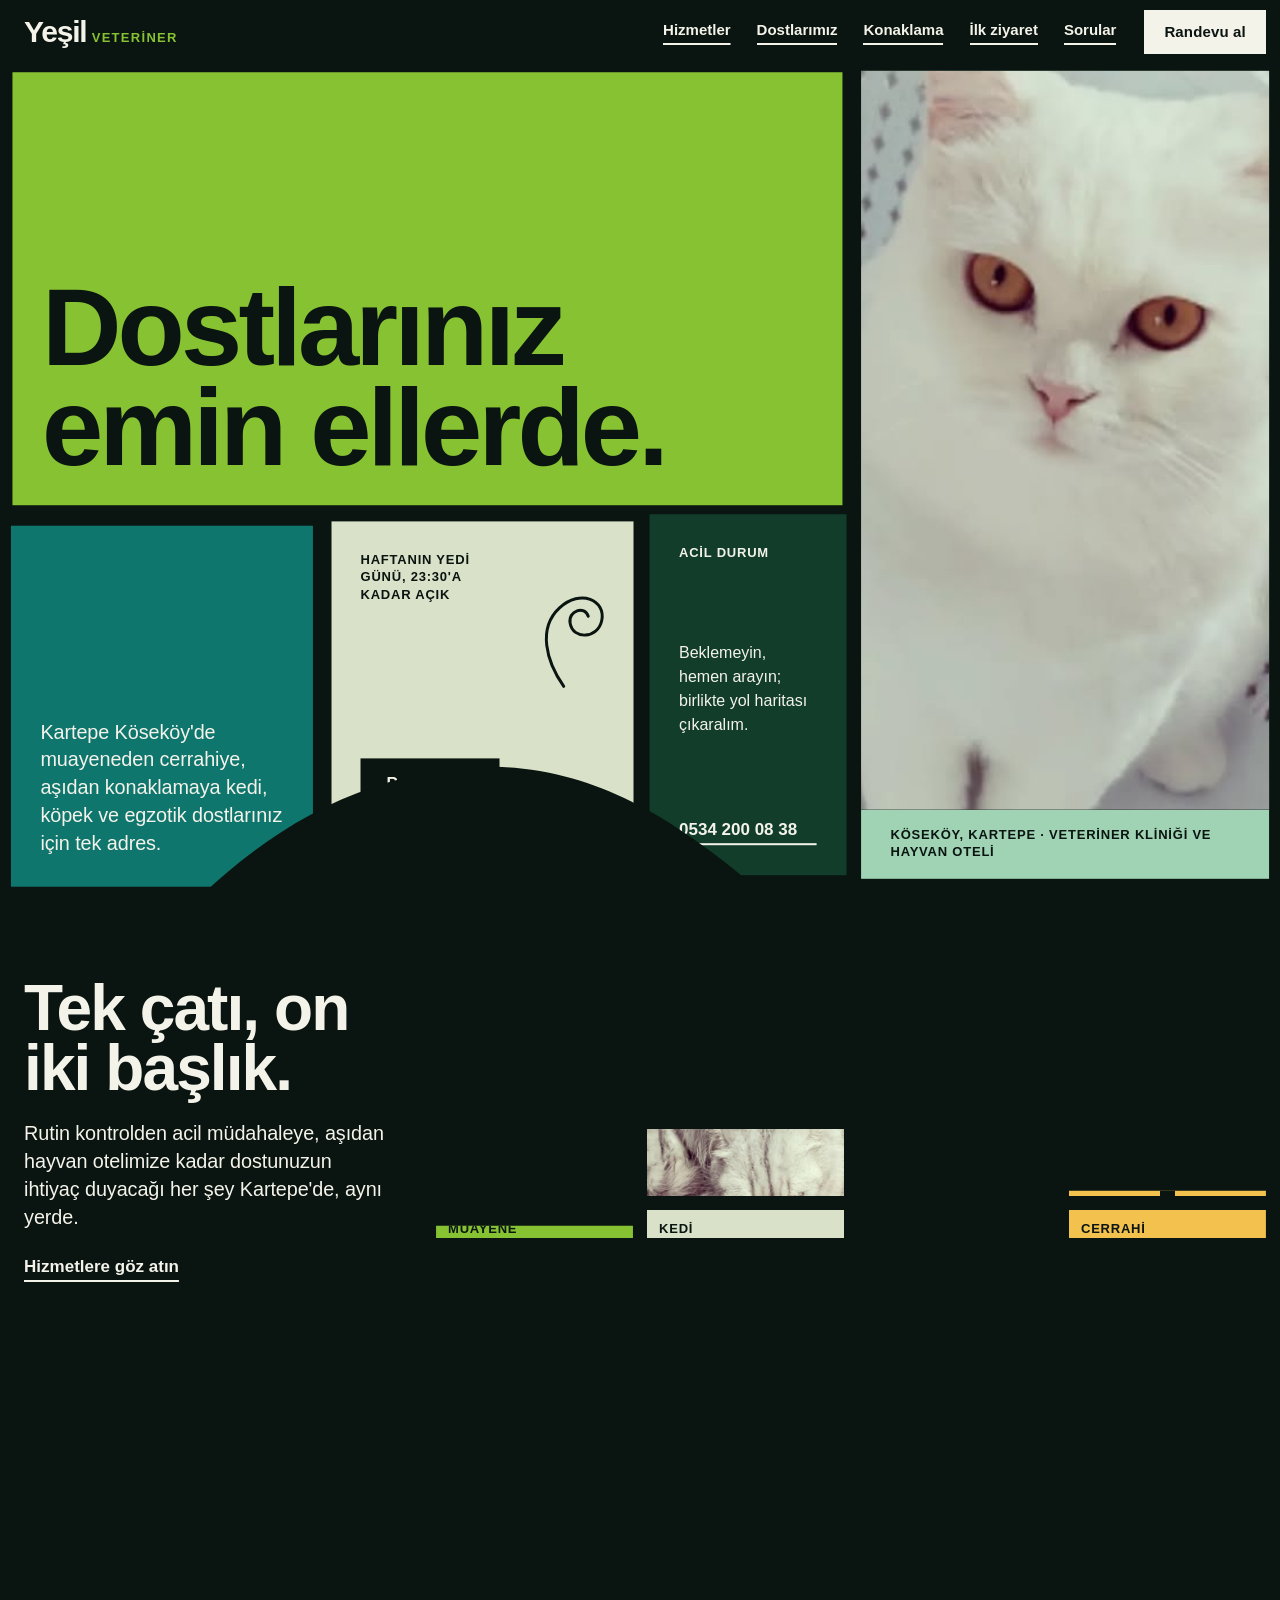
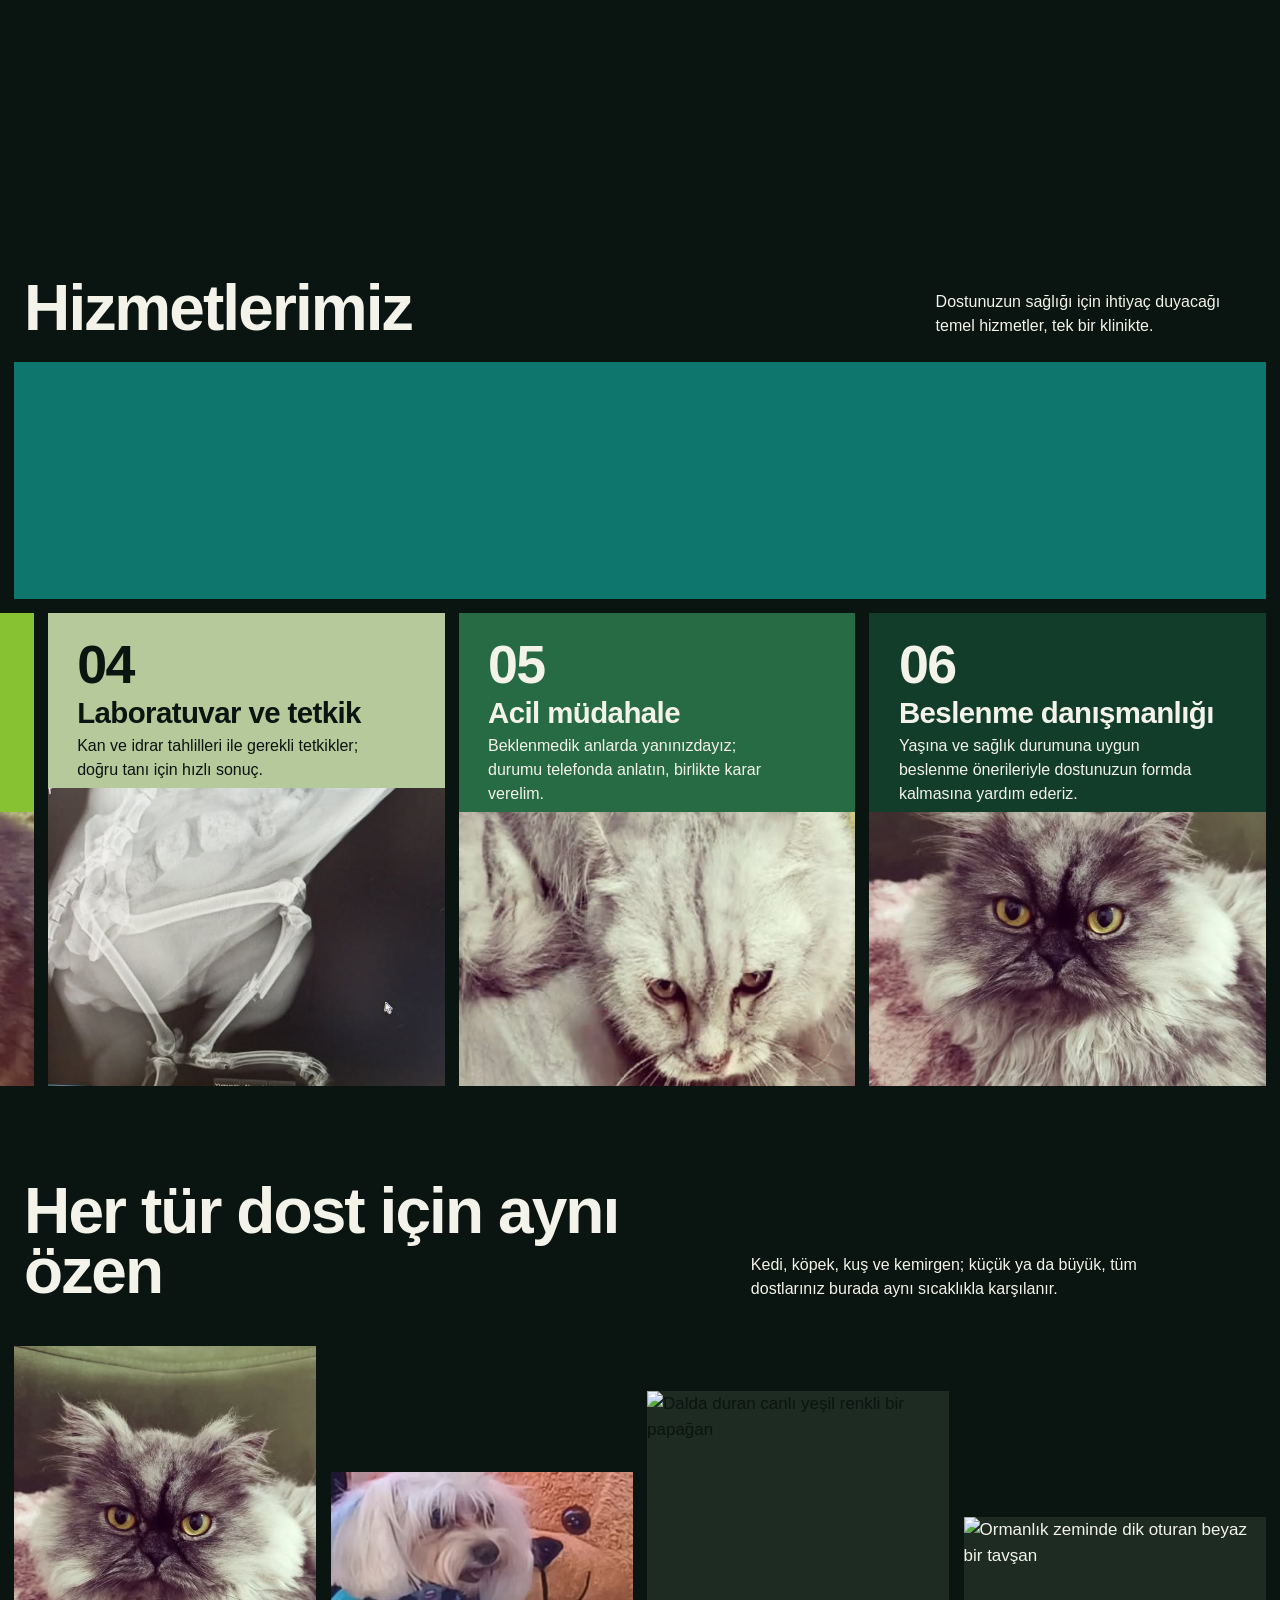
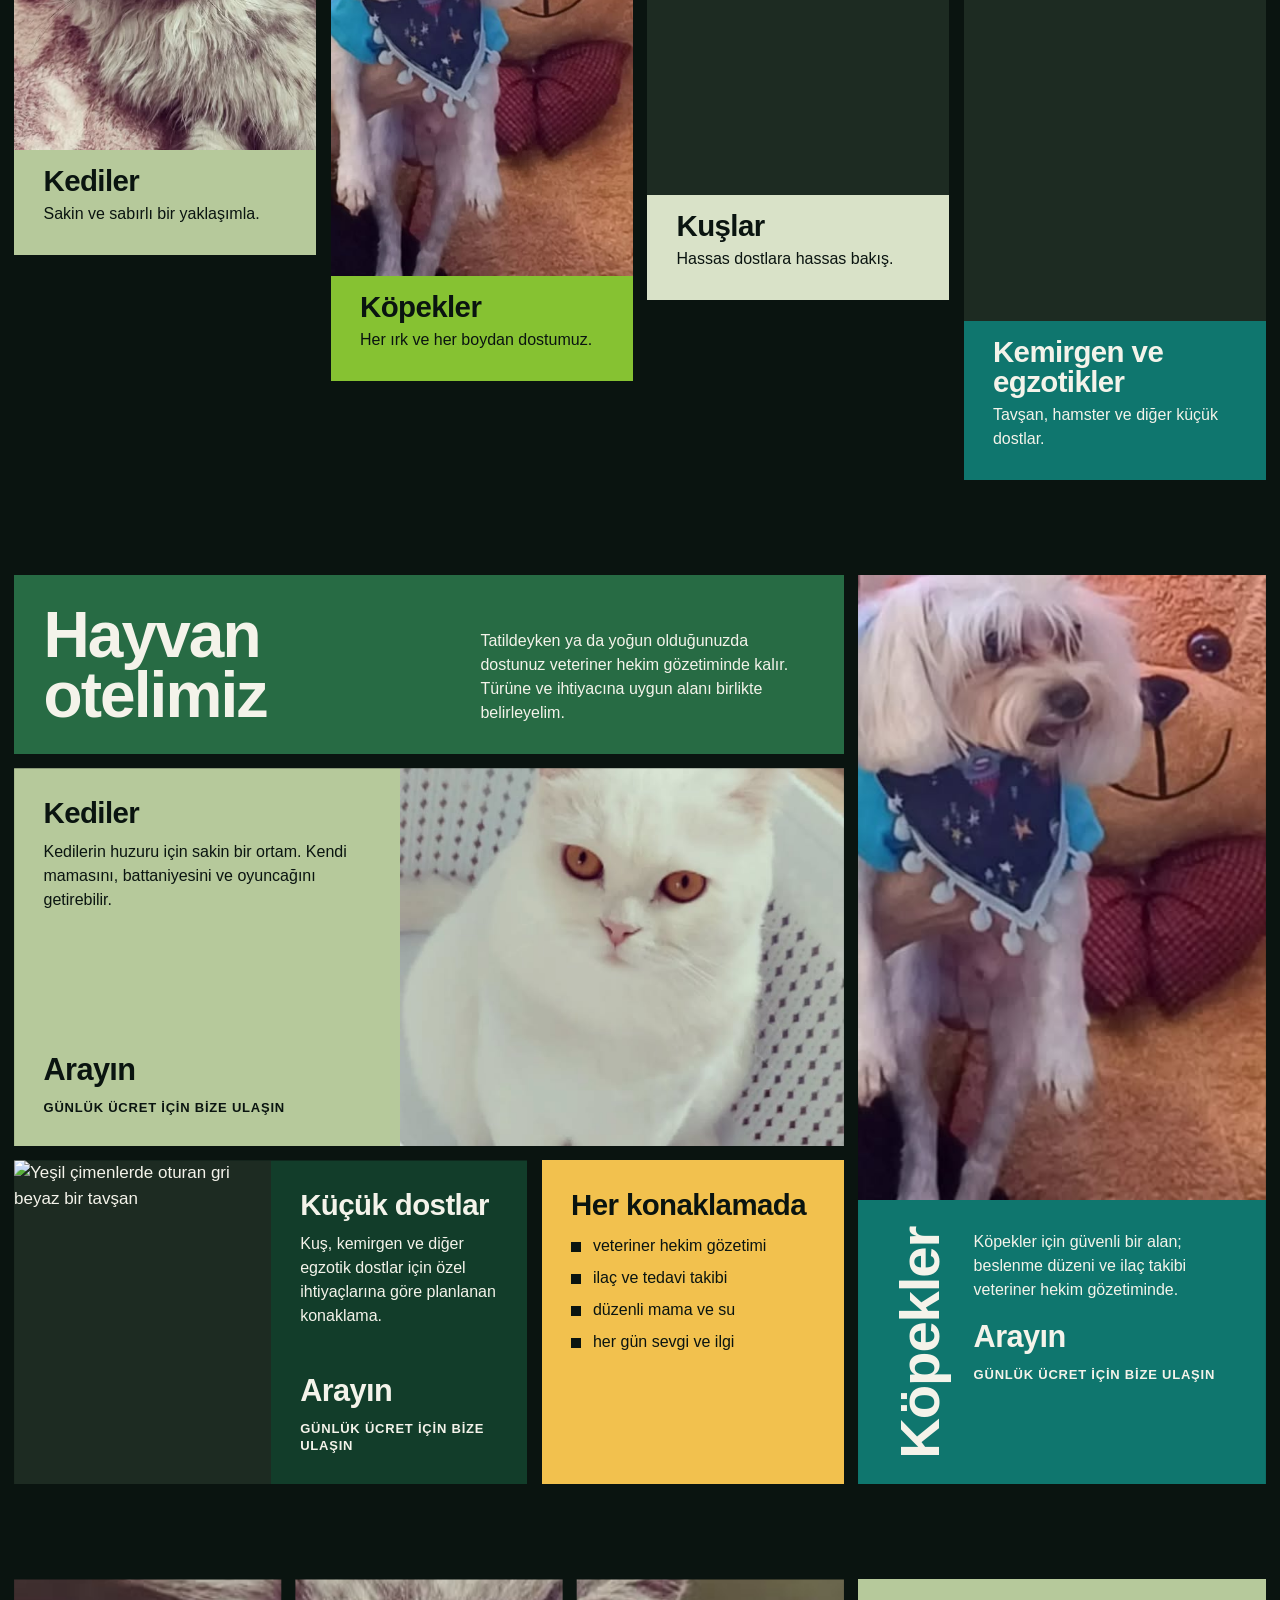
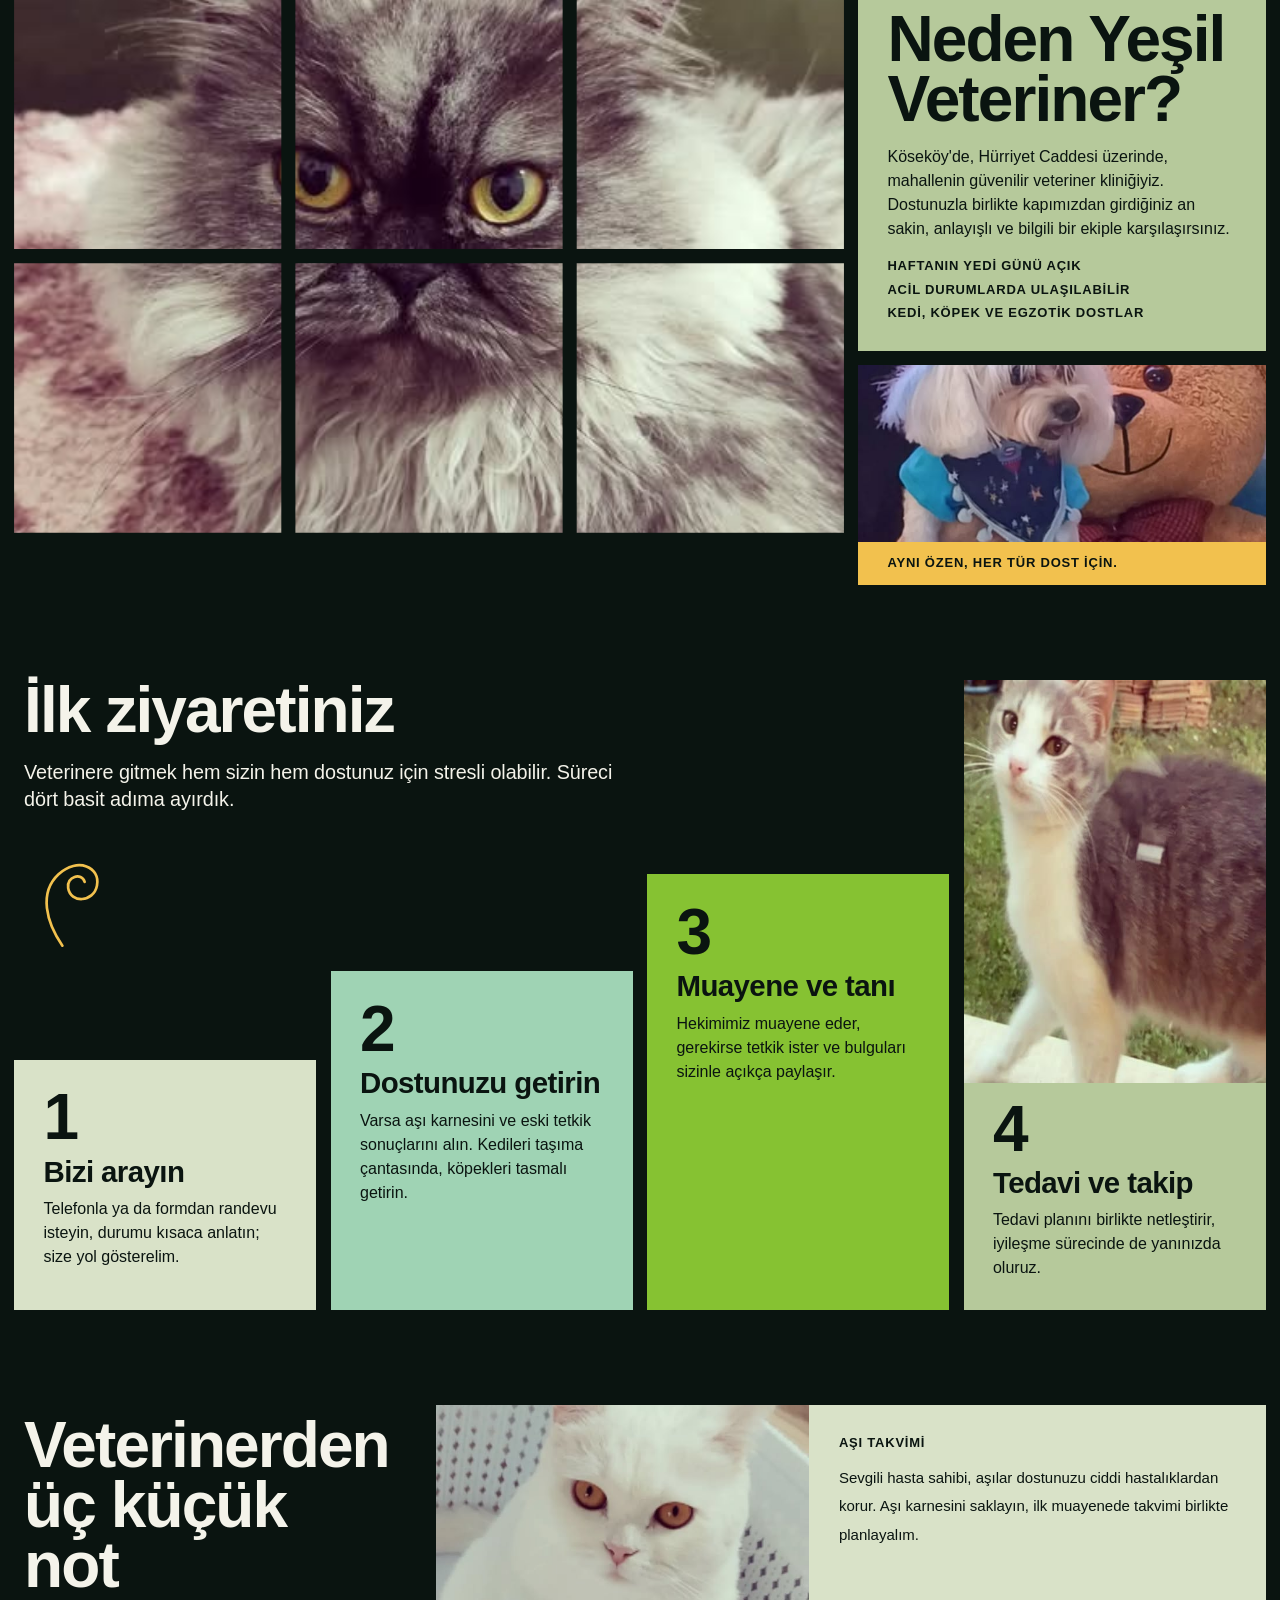
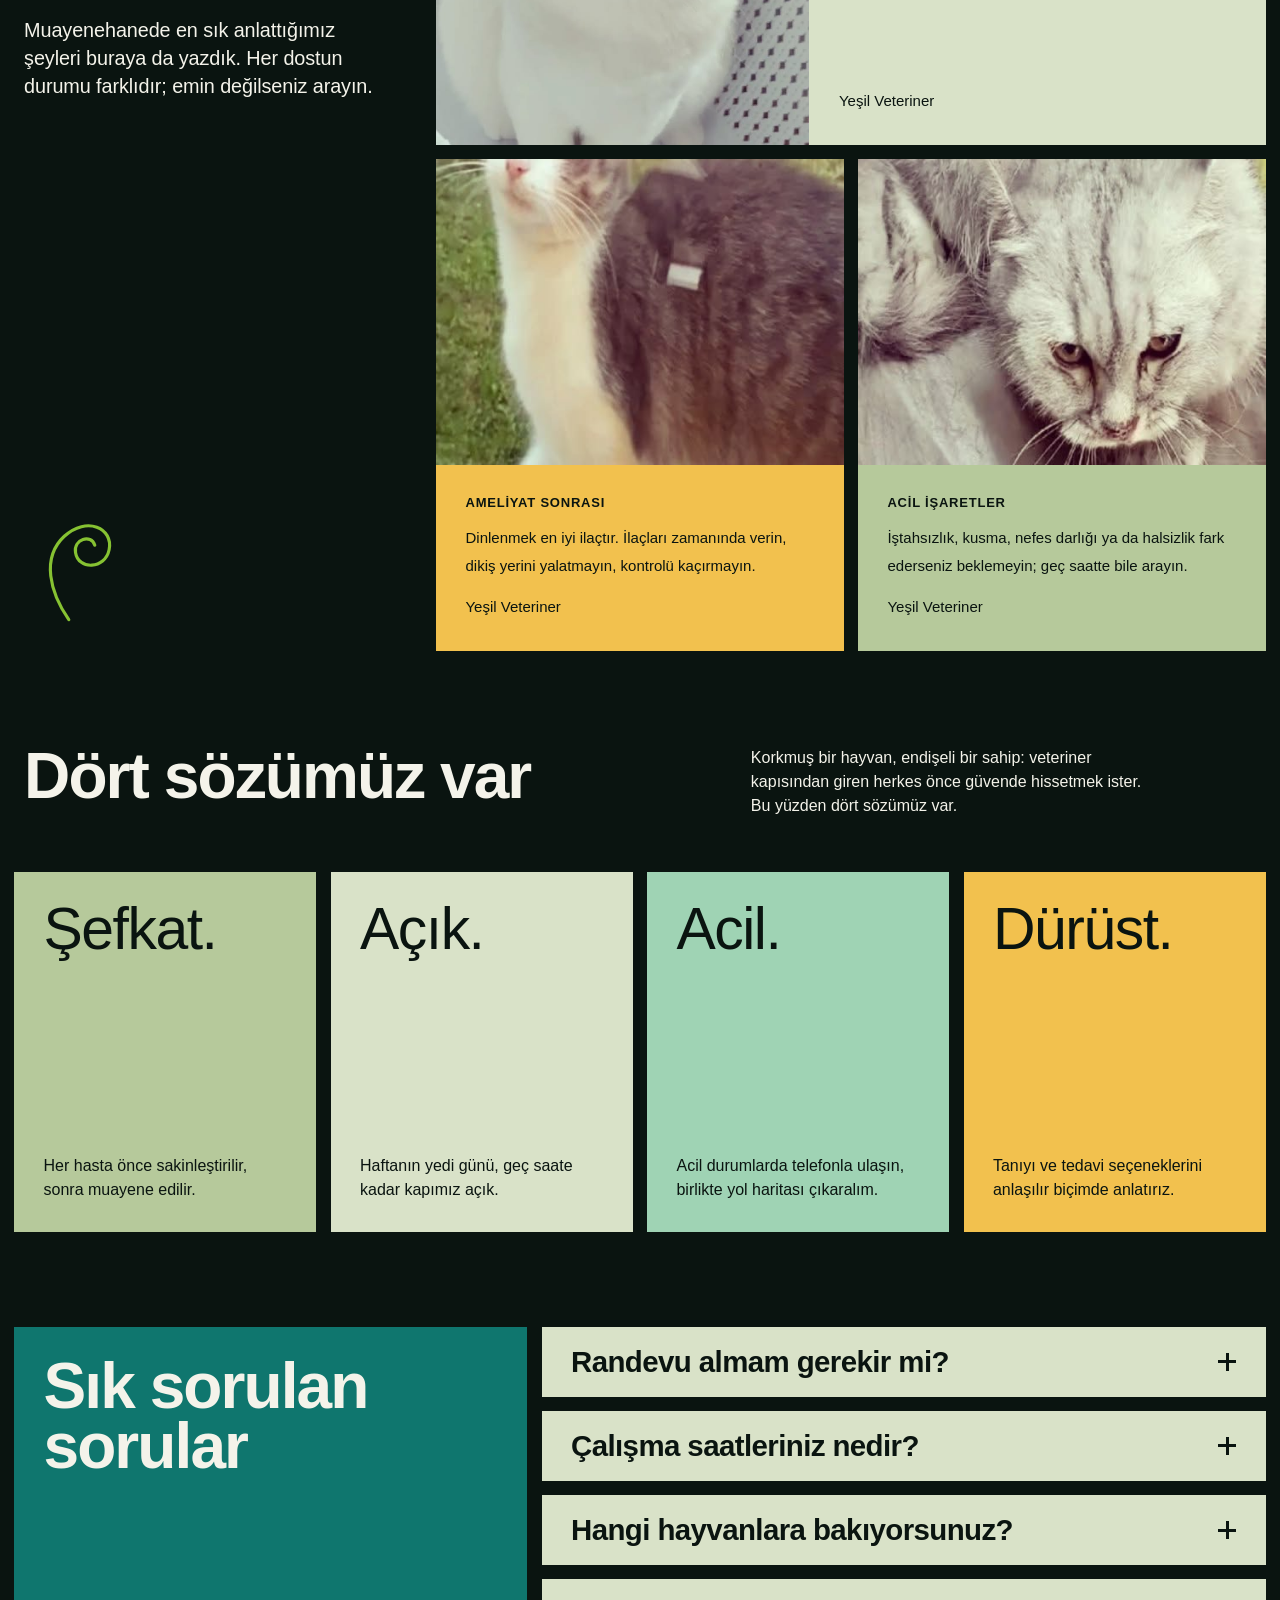
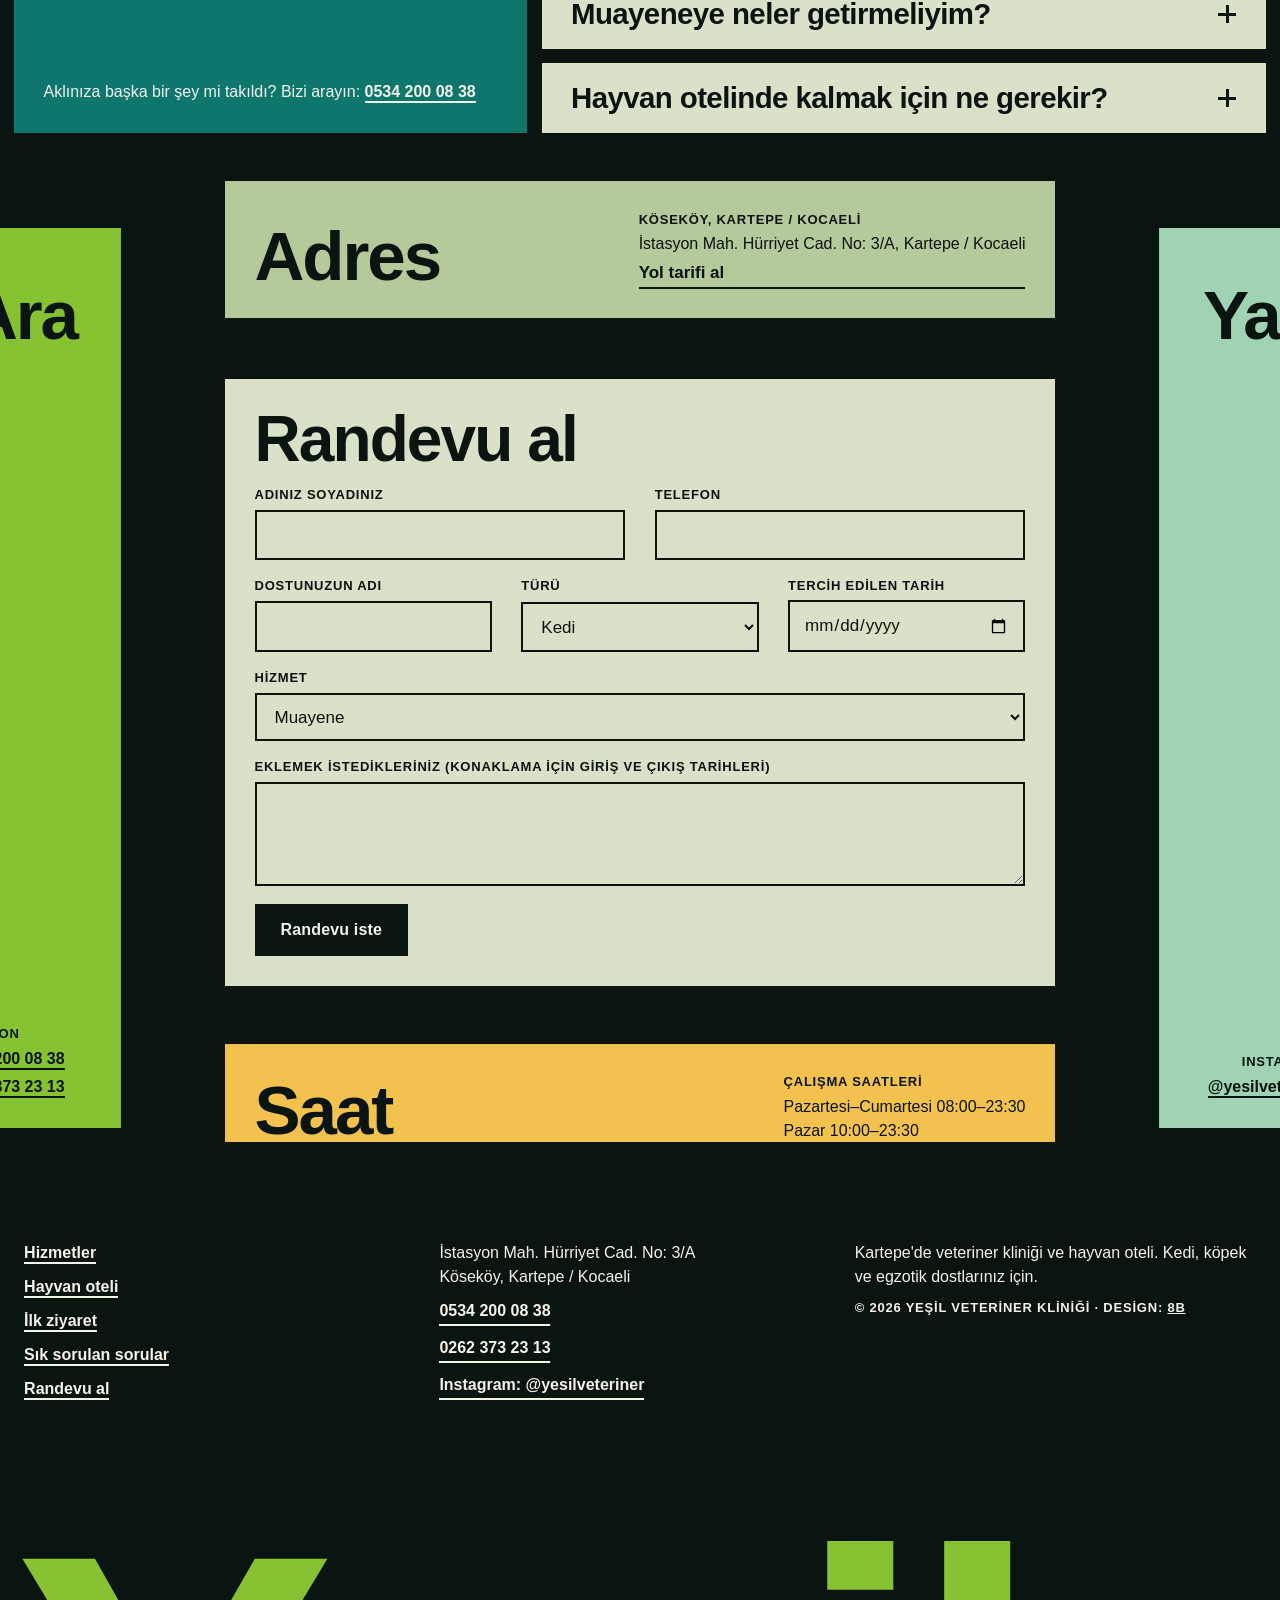
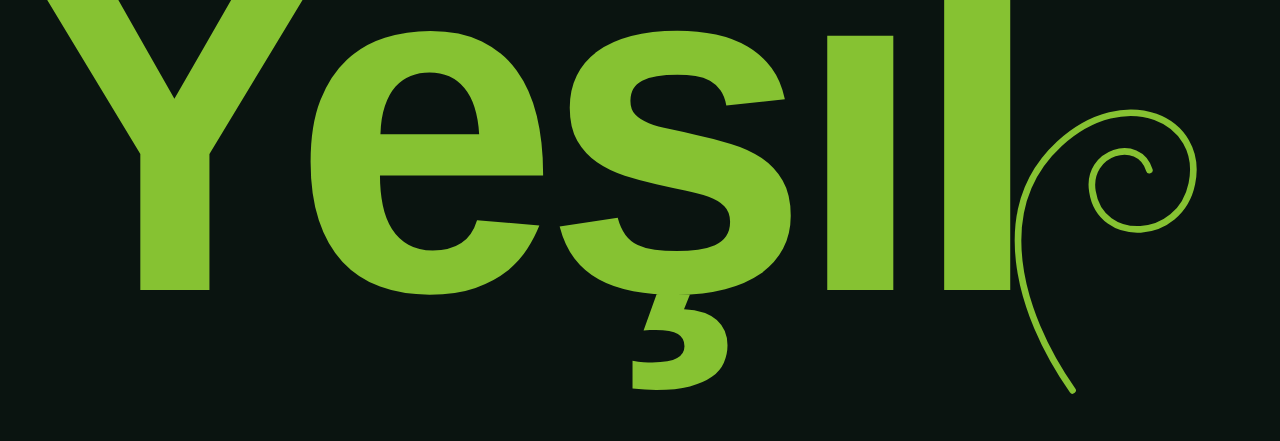
==== commit f6ea66d7: "Replace stock photos with clinic Instagram photos Add six locally hosted photos from @yesilveteriner" ====
--- a/index.html
+++ b/index.html
@@ -2,7 +2,7 @@
 <!--
   Free website template by 8B: https://8b.com/templates/sill/
   Source: https://github.com/8bsite/pet-boarding-website-template
-  MIT License (code) https://8b.com/ · Photos: Unsplash License, see CREDITS.md · Fonts: Google Fonts (OFL)
+  MIT License (code) https://8b.com/ · Photos: Yeşil Veteriner Instagram and Unsplash, see CREDITS.md · Fonts: Google Fonts (OFL)
   One HTML file, no build step. Notes for people and AI agents: README.md and AGENTS.md.
 -->
 <html lang="tr">
@@ -452,6 +452,7 @@
   #courtyard .cy-text ul { display: grid; gap: 6px; margin-top: auto; }
   #courtyard .cy-birds { grid-column: 9 / 13; grid-row: 2; display: grid; grid-template-rows: 1fr auto; min-height: 220px; }
   #courtyard .cy-birds p { padding: 12px var(--space-2) 14px; }
+  #courtyard .cy-birds img { object-position: center 16%; }
   @media (max-width: 900px) {
     #courtyard .cy-text { grid-column: 1 / 13; grid-row: 1; }
     #courtyard .cy-window { grid-column: 1 / 13; grid-row: 2; }
@@ -636,7 +637,7 @@
       </div>
       <div class="op-cell op-b">
         <div class="op-panel m-surface-5">
-          <div class="m-photo op-photo"><img style="background:#1d2b22" src="https://images.unsplash.com/photo-1543466835-00a7907e9de1?auto=format&amp;fit=crop&amp;w=900&amp;q=65" alt="Dilini çıkarmış, mutlu bir beagle köpeği" width="1200" height="1200" fetchpriority="high"></div>
+          <div class="m-photo op-photo"><img style="background:#1d2b22" src="yesil-beyaz-kedi.jpg" alt="Yeşil Veteriner Instagram hesabından kehribar gözlü beyaz kedi" width="640" height="640" fetchpriority="high"></div>
           <p class="m-text-4 op-ledge">Köseköy, Kartepe · Veteriner kliniği ve hayvan oteli</p>
         </div>
       </div>
@@ -676,11 +677,11 @@
     </div>
     <ol class="op-house" aria-label="Hizmetlerimiz ve baktığımız hayvanlar">
       <li class="op-win op-win--plain m-surface"><span class="m-text-4 op-win__label">Muayene</span></li>
-      <li class="op-win m-surface-4"><div class="m-photo op-win__photo"><img style="background:#1d2b22" src="https://images.unsplash.com/photo-1680428789174-a09a0c8a45a5?auto=format&amp;fit=crop&amp;w=400&amp;q=60" alt="Pencere pervazında oturan bir kedi" width="1600" height="2843" loading="lazy"></div><span class="m-text-4 op-win__label">Kedi</span></li>
+      <li class="op-win m-surface-4"><div class="m-photo op-win__photo"><img style="background:#1d2b22" src="yesil-gri-kedi.jpg" alt="Yeşil Veteriner Instagram hesabından gri çizgili kedi" width="480" height="600" loading="lazy"></div><span class="m-text-4 op-win__label">Kedi</span></li>
       <li class="op-win op-win--plain m-surface-3"><span class="m-text-4 op-win__label">Aşı</span></li>
       <li class="op-win op-win--plain m-surface-8"><span class="m-text-4 op-win__label">Cerrahi</span></li>
       <li class="op-win op-win--plain m-surface-6"><span class="m-text-4 op-win__label">Acil</span></li>
-      <li class="op-win m-surface-7"><div class="m-photo op-win__photo"><img style="background:#1d2b22" src="https://images.unsplash.com/photo-1534361960057-19889db9621e?auto=format&amp;fit=crop&amp;w=500&amp;q=60" alt="Çimlerde neşeyle koşan beyaz bir köpek" width="1600" height="1067" loading="lazy"></div><span class="m-text-4 op-win__label">Köpek</span></li>
+      <li class="op-win m-surface-7"><div class="m-photo op-win__photo"><img style="background:#1d2b22" src="yesil-bandanali-kopek.jpg" alt="Yeşil Veteriner Instagram hesabından mavi bandanalı beyaz köpek" width="640" height="640" loading="lazy"></div><span class="m-text-4 op-win__label">Köpek</span></li>
       <li class="op-win m-surface-5"><div class="m-photo op-win__photo"><img style="background:#1d2b22" src="https://images.unsplash.com/photo-1552728089-57bdde30beb3?auto=format&amp;fit=crop&amp;w=400&amp;q=60" alt="Dalda duran yeşil bir papağan" width="1200" height="1600" loading="lazy"></div><span class="m-text-4 op-win__label">Kuş</span></li>
       <li class="op-win op-win--plain m-surface-2"><span class="m-text-4 op-win__label">Laboratuvar</span></li>
       <li class="op-win op-win--plain m-surface-7"><span class="m-text-4 op-win__label">Kısırlaştırma</span></li>
@@ -705,37 +706,37 @@
           <p class="dy-time">01</p>
           <h3 class="m-text-6">Muayene ve teşhis</h3>
           <p class="m-text">Rutin sağlık kontrolleri ve hastalık teşhisi; bulguları sizinle açıkça paylaşırız.</p>
-          <div class="m-photo dy-photo"><img style="background:#1d2b22" src="https://images.unsplash.com/photo-1628009368231-7bb7cfcb0def?auto=format&amp;fit=crop&amp;w=700&amp;q=60" alt="Bir kediyi sevgiyle okşayan genç bir kadın" width="1200" height="1200" loading="lazy"></div>
+          <div class="m-photo dy-photo"><img style="background:#1d2b22" src="yesil-gri-kedi.jpg" alt="Yeşil Veteriner Instagram hesabından gri çizgili kedi" width="480" height="600" loading="lazy"></div>
         </li>
         <li class="dy-hour m-surface-3">
           <p class="dy-time">02</p>
           <h3 class="m-text-6">Aşı ve koruyucu hekimlik</h3>
           <p class="m-text">Aşı takibi ve parazit uygulamaları ile hastalıkları başlamadan önleriz.</p>
-          <div class="m-photo dy-photo"><img style="background:#1d2b22" src="https://images.unsplash.com/photo-1587300003388-59208cc962cb?auto=format&amp;fit=crop&amp;w=700&amp;q=60" alt="Kumsalda ağzı açık gülümseyen beyaz kahverengi bir köpek" width="1200" height="1200" loading="lazy"></div>
+          <div class="m-photo dy-photo"><img style="background:#1d2b22" src="yesil-bandanali-kopek.jpg" alt="Yeşil Veteriner Instagram hesabından mavi bandanalı beyaz köpek" width="640" height="640" loading="lazy"></div>
         </li>
         <li class="dy-hour m-surface">
           <p class="dy-time">03</p>
           <h3 class="m-text-6">Cerrahi ve kısırlaştırma</h3>
           <p class="m-text">Planlı ameliyatlar ve kısırlaştırma operasyonları, ameliyat sonrası bakım bilgisiyle birlikte.</p>
-          <div class="m-photo dy-photo"><img style="background:#1d2b22" src="https://images.unsplash.com/photo-1697716759638-7db291129c7d?auto=format&amp;fit=crop&amp;w=700&amp;q=60" alt="Kırmızı sandalye minderinde uyuyan tekir kedi" width="1600" height="2133" loading="lazy"></div>
+          <div class="m-photo dy-photo"><img style="background:#1d2b22" src="yesil-takip-kedi.jpg" alt="Yeşil Veteriner Instagram hesabından sırtında tıraşlı alan bulunan gri beyaz kedi" width="480" height="600" loading="lazy"></div>
         </li>
         <li class="dy-hour m-surface-7">
           <p class="dy-time">04</p>
           <h3 class="m-text-6">Laboratuvar ve tetkik</h3>
           <p class="m-text">Kan ve idrar tahlilleri ile gerekli tetkikler; doğru tanı için hızlı sonuç.</p>
-          <div class="m-photo dy-photo"><img style="background:#1d2b22" src="https://images.unsplash.com/photo-1759455024831-ef131a04c6fb?auto=format&amp;fit=crop&amp;w=700&amp;q=60" alt="Karanlıkta sarı gözleri parlayan siyah bir kedi" width="1600" height="2000" loading="lazy"></div>
+          <div class="m-photo dy-photo"><img style="background:#1d2b22" src="yesil-rontgen.jpg" alt="Yeşil Veteriner Instagram hesabında paylaşılan veteriner röntgen görüntüsü" width="640" height="640" loading="lazy"></div>
         </li>
         <li class="dy-hour m-surface-6">
           <p class="dy-time">05</p>
           <h3 class="m-text-6">Acil müdahale</h3>
           <p class="m-text">Beklenmedik anlarda yanınızdayız; durumu telefonda anlatın, birlikte karar verelim.</p>
-          <div class="m-photo dy-photo"><img style="background:#1d2b22" src="https://images.unsplash.com/photo-1583511655857-d19b40a7a54e?auto=format&amp;fit=crop&amp;w=700&amp;q=60" alt="Sarı süveter giymiş, gözleri kapalı oturan bir fransız bulldog" width="1200" height="1200" loading="lazy"></div>
+          <div class="m-photo dy-photo"><img style="background:#1d2b22" src="yesil-gri-kedi.jpg" alt="Yeşil Veteriner Instagram hesabından gri çizgili kedi" width="480" height="600" loading="lazy"></div>
         </li>
         <li class="dy-hour m-surface-2">
           <p class="dy-time">06</p>
           <h3 class="m-text-6">Beslenme danışmanlığı</h3>
           <p class="m-text">Yaşına ve sağlık durumuna uygun beslenme önerileriyle dostunuzun formda kalmasına yardım ederiz.</p>
-          <div class="m-photo dy-photo"><img style="background:#1d2b22" src="https://images.unsplash.com/photo-1764576504536-dbdfa4cb1d9a?auto=format&amp;fit=crop&amp;w=700&amp;q=60" alt="Kaseden kuru mama yiyen turuncu bir kedi" width="1600" height="2400" loading="lazy"></div>
+          <div class="m-photo dy-photo"><img style="background:#1d2b22" src="yesil-uzun-tuylu-kedi.jpg" alt="Yeşil Veteriner Instagram hesabından sarı gözlü uzun tüylü kedi" width="512" height="640" loading="lazy"></div>
         </li>
       </ol>
     </div>
@@ -751,7 +752,7 @@
   <ul class="st-list">
     <li class="st-person">
       <div class="m-surface-7">
-        <div class="m-photo st-photo" data-8b-motion="peek"><img style="background:#1d2b22" src="https://images.unsplash.com/photo-1707084889603-c84a0ae3eb5e?auto=format&amp;fit=crop&amp;w=500&amp;q=60" alt="Pencere pervazında dik oturan tekir bir kedi" width="1600" height="1876" loading="lazy"></div>
+        <div class="m-photo st-photo" data-8b-motion="peek"><img style="background:#1d2b22" src="yesil-uzun-tuylu-kedi.jpg" alt="Yeşil Veteriner Instagram hesabından sarı gözlü uzun tüylü kedi" width="512" height="640" loading="lazy"></div>
         <div class="st-ledge">
           <h3 class="m-text-6">Kediler</h3>
           <p class="m-text">Sakin ve sabırlı bir yaklaşımla.</p>
@@ -760,7 +761,7 @@
     </li>
     <li class="st-person">
       <div class="m-surface">
-        <div class="m-photo st-photo" data-8b-motion="peek"><img style="background:#1d2b22" src="https://images.unsplash.com/photo-1587300003388-59208cc962cb?auto=format&amp;fit=crop&amp;w=500&amp;h=670&amp;q=60" alt="Kumsalda gülümseyen beyaz kahverengi bir köpek" width="1200" height="1600" loading="lazy"></div>
+        <div class="m-photo st-photo" data-8b-motion="peek"><img style="background:#1d2b22" src="yesil-bandanali-kopek.jpg" alt="Yeşil Veteriner Instagram hesabından mavi bandanalı beyaz köpek" width="640" height="640" loading="lazy"></div>
         <div class="st-ledge">
           <h3 class="m-text-6">Köpekler</h3>
           <p class="m-text">Her ırk ve her boydan dostumuz.</p>
@@ -796,7 +797,7 @@
       <p class="m-text">Tatildeyken ya da yoğun olduğunuzda dostunuz veteriner hekim gözetiminde kalır. Türüne ve ihtiyacına uygun alanı birlikte belirleyelim.</p>
     </div>
     <article class="rm-room rm-ledge m-surface-7">
-      <div class="m-photo"><img style="background:#1d2b22" src="https://images.unsplash.com/photo-1681741179058-e8a7a7cf77a9?auto=format&amp;fit=crop&amp;w=900&amp;q=60" alt="Pencere pervazında dışarı bakan turuncu bir kedi" width="1600" height="1067" loading="lazy"></div>
+      <div class="m-photo"><img style="background:#1d2b22" src="yesil-beyaz-kedi.jpg" alt="Yeşil Veteriner Instagram hesabından kehribar gözlü beyaz kedi" width="640" height="640" loading="lazy"></div>
       <div class="rm-body">
         <h3 class="m-text-6 rm-name">Kediler</h3>
         <p class="m-text">Kedilerin huzuru için sakin bir ortam. Kendi mamasını, battaniyesini ve oyuncağını getirebilir.</p>
@@ -804,7 +805,7 @@
       </div>
     </article>
     <article class="rm-room rm-tower m-surface-3">
-      <div class="m-photo"><img style="background:#1d2b22" src="https://images.unsplash.com/photo-1587300003388-59208cc962cb?auto=format&amp;fit=crop&amp;w=800&amp;h=1000&amp;q=60" alt="Dilini çıkarmış, neşeli beyaz kahverengi bir köpek" width="1200" height="1500" loading="lazy"></div>
+      <div class="m-photo"><img style="background:#1d2b22" src="yesil-bandanali-kopek.jpg" alt="Yeşil Veteriner Instagram hesabından mavi bandanalı beyaz köpek" width="640" height="640" loading="lazy"></div>
       <div class="rm-body">
         <h3 class="m-text-6 rm-name" style="--len:8">Köpekler</h3>
         <p class="m-text">Köpekler için güvenli bir alan; beslenme düzeni ve ilaç takibi veteriner hekim gözetiminde.</p>
@@ -835,12 +836,12 @@
 <section id="courtyard" data-8b-section="courtyard" aria-labelledby="courtyard-title">
   <div class="cy-grid">
     <div class="cy-window">
-      <div class="cy-pane" style="--c:0;--r:0;--mc:0;--mr:0"><img style="background:#1d2b22" src="https://images.unsplash.com/photo-1548199973-03cce0bbc87b?auto=format&amp;fit=crop&amp;w=1190&amp;q=60" alt="Gün batımında yan yana koşan iki köpek" width="1600" height="1600" loading="lazy"><span class="cy-tint"></span></div>
-      <div class="cy-pane" style="--c:1;--r:0;--mc:1;--mr:0" aria-hidden="true"><img style="background:#1d2b22" src="https://images.unsplash.com/photo-1548199973-03cce0bbc87b?auto=format&amp;fit=crop&amp;w=1190&amp;q=60" alt="" width="1600" height="1600" loading="lazy"><span class="cy-tint"></span></div>
-      <div class="cy-pane" style="--c:2;--r:0;--mc:0;--mr:1" aria-hidden="true"><img style="background:#1d2b22" src="https://images.unsplash.com/photo-1548199973-03cce0bbc87b?auto=format&amp;fit=crop&amp;w=1190&amp;q=60" alt="" width="1600" height="1600" loading="lazy"><span class="cy-tint"></span></div>
-      <div class="cy-pane" style="--c:0;--r:1;--mc:1;--mr:1" aria-hidden="true"><img style="background:#1d2b22" src="https://images.unsplash.com/photo-1548199973-03cce0bbc87b?auto=format&amp;fit=crop&amp;w=1190&amp;q=60" alt="" width="1600" height="1600" loading="lazy"><span class="cy-tint"></span></div>
-      <div class="cy-pane" style="--c:1;--r:1;--mc:0;--mr:2" aria-hidden="true"><img style="background:#1d2b22" src="https://images.unsplash.com/photo-1548199973-03cce0bbc87b?auto=format&amp;fit=crop&amp;w=1190&amp;q=60" alt="" width="1600" height="1600" loading="lazy"><span class="cy-tint"></span></div>
-      <div class="cy-pane" style="--c:2;--r:1;--mc:1;--mr:2" aria-hidden="true"><img style="background:#1d2b22" src="https://images.unsplash.com/photo-1548199973-03cce0bbc87b?auto=format&amp;fit=crop&amp;w=1190&amp;q=60" alt="" width="1600" height="1600" loading="lazy"><span class="cy-tint"></span></div>
+      <div class="cy-pane" style="--c:0;--r:0;--mc:0;--mr:0"><img style="background:#1d2b22" src="yesil-uzun-tuylu-kedi.jpg" alt="Yeşil Veteriner Instagram hesabından sarı gözlü uzun tüylü kedi" width="512" height="640" loading="lazy"><span class="cy-tint"></span></div>
+      <div class="cy-pane" style="--c:1;--r:0;--mc:1;--mr:0" aria-hidden="true"><img style="background:#1d2b22" src="yesil-uzun-tuylu-kedi.jpg" alt="" width="512" height="640" loading="lazy"><span class="cy-tint"></span></div>
+      <div class="cy-pane" style="--c:2;--r:0;--mc:0;--mr:1" aria-hidden="true"><img style="background:#1d2b22" src="yesil-uzun-tuylu-kedi.jpg" alt="" width="512" height="640" loading="lazy"><span class="cy-tint"></span></div>
+      <div class="cy-pane" style="--c:0;--r:1;--mc:1;--mr:1" aria-hidden="true"><img style="background:#1d2b22" src="yesil-uzun-tuylu-kedi.jpg" alt="" width="512" height="640" loading="lazy"><span class="cy-tint"></span></div>
+      <div class="cy-pane" style="--c:1;--r:1;--mc:0;--mr:2" aria-hidden="true"><img style="background:#1d2b22" src="yesil-uzun-tuylu-kedi.jpg" alt="" width="512" height="640" loading="lazy"><span class="cy-tint"></span></div>
+      <div class="cy-pane" style="--c:2;--r:1;--mc:1;--mr:2" aria-hidden="true"><img style="background:#1d2b22" src="yesil-uzun-tuylu-kedi.jpg" alt="" width="512" height="640" loading="lazy"><span class="cy-tint"></span></div>
     </div>
     <div class="cy-text m-surface-7">
       <h2 id="courtyard-title" class="m-text-3">Neden Yeşil Veteriner?</h2>
@@ -852,7 +853,7 @@
       </ul>
     </div>
     <figure class="cy-birds m-surface-8">
-      <div class="m-photo"><img style="background:#1d2b22" src="https://images.unsplash.com/photo-1450778869180-41d0601e046e?auto=format&amp;fit=crop&amp;w=700&amp;q=60" alt="Çimenlerin üzerinde birbirine sokulmuş bir kedi ve bir köpek" width="1200" height="1200" loading="lazy"></div>
+      <div class="m-photo"><img style="background:#1d2b22" src="yesil-bandanali-kopek.jpg" alt="Yeşil Veteriner Instagram hesabından mavi bandanalı beyaz köpek" width="640" height="640" loading="lazy"></div>
       <figcaption class="m-text-4"><p>Aynı özen, her tür dost için.</p></figcaption>
     </figure>
   </div>
@@ -882,7 +883,7 @@
       <p class="m-text">Hekimimiz muayene eder, gerekirse tetkik ister ve bulguları sizinle açıkça paylaşır.</p>
     </article>
     <article class="vs-step m-surface-7">
-      <div class="m-photo vs-photo" data-8b-motion="peek"><img style="background:#1d2b22" src="https://images.unsplash.com/photo-1608228279688-495f6a3861a1?auto=format&amp;fit=crop&amp;w=600&amp;q=60" alt="Ahşap direğin arkasından bakan siyah bir kedi" width="1600" height="2133" loading="lazy"></div>
+      <div class="m-photo vs-photo" data-8b-motion="peek"><img style="background:#1d2b22" src="yesil-takip-kedi.jpg" alt="Yeşil Veteriner Instagram hesabından sırtında tıraşlı alan bulunan gri beyaz kedi" width="480" height="600" loading="lazy"></div>
       <p class="vs-num">4</p>
       <h3 class="m-text-6">Tedavi ve takip</h3>
       <p class="m-text">Tedavi planını birlikte netleştirir, iyileşme sürecinde de yanınızda oluruz.</p>
@@ -900,7 +901,7 @@
     </div>
     <div class="lt-list">
       <article class="lt-letter m-surface-4">
-        <div class="m-photo lt-photo" data-8b-motion="peek"><img style="background:#1d2b22" src="https://images.unsplash.com/photo-1714965577457-af3fedbcd8b8?auto=format&amp;fit=crop&amp;w=700&amp;q=60" alt="Güneşte uyuklayan siyah bir kedi" width="1600" height="2133" loading="lazy"></div>
+        <div class="m-photo lt-photo" data-8b-motion="peek"><img style="background:#1d2b22" src="yesil-beyaz-kedi.jpg" alt="Yeşil Veteriner Instagram hesabından kehribar gözlü beyaz kedi" width="640" height="640" loading="lazy"></div>
         <div class="lt-body">
           <p class="m-text-4">Aşı takvimi</p>
           <p class="m-text-5">Sevgili hasta sahibi, aşılar dostunuzu ciddi hastalıklardan korur. Aşı karnesini saklayın, ilk muayenede takvimi birlikte planlayalım.</p>
@@ -908,7 +909,7 @@
         </div>
       </article>
       <article class="lt-letter m-surface-8">
-        <div class="m-photo lt-photo" data-8b-motion="peek"><img style="background:#1d2b22" src="https://images.unsplash.com/photo-1613064504039-bb89104af499?auto=format&amp;fit=crop&amp;w=600&amp;q=60" alt="Sarı minderin üzerinde uyuyan bir Siyam kedisi" width="1600" height="2400" loading="lazy"></div>
+        <div class="m-photo lt-photo" data-8b-motion="peek"><img style="background:#1d2b22" src="yesil-takip-kedi.jpg" alt="Yeşil Veteriner Instagram hesabından sırtında tıraşlı alan bulunan gri beyaz kedi" width="480" height="600" loading="lazy"></div>
         <div class="lt-body">
           <p class="m-text-4">Ameliyat sonrası</p>
           <p class="m-text-5">Dinlenmek en iyi ilaçtır. İlaçları zamanında verin, dikiş yerini yalatmayın, kontrolü kaçırmayın.</p>
@@ -916,7 +917,7 @@
         </div>
       </article>
       <article class="lt-letter m-surface-7">
-        <div class="m-photo lt-photo" data-8b-motion="peek"><img style="background:#1d2b22" src="https://images.unsplash.com/photo-1649365231622-d774ce10a140?auto=format&amp;fit=crop&amp;w=600&amp;q=60" alt="Gün batımında taş duvarda dinlenen turuncu beyaz bir kedi" width="1600" height="2400" loading="lazy"></div>
+        <div class="m-photo lt-photo" data-8b-motion="peek"><img style="background:#1d2b22" src="yesil-gri-kedi.jpg" alt="Yeşil Veteriner Instagram hesabından gri çizgili kedi" width="480" height="600" loading="lazy"></div>
         <div class="lt-body">
           <p class="m-text-4">Acil işaretler</p>
           <p class="m-text-5">İştahsızlık, kusma, nefes darlığı ya da halsizlik fark ederseniz beklemeyin; geç saatte bile arayın.</p>
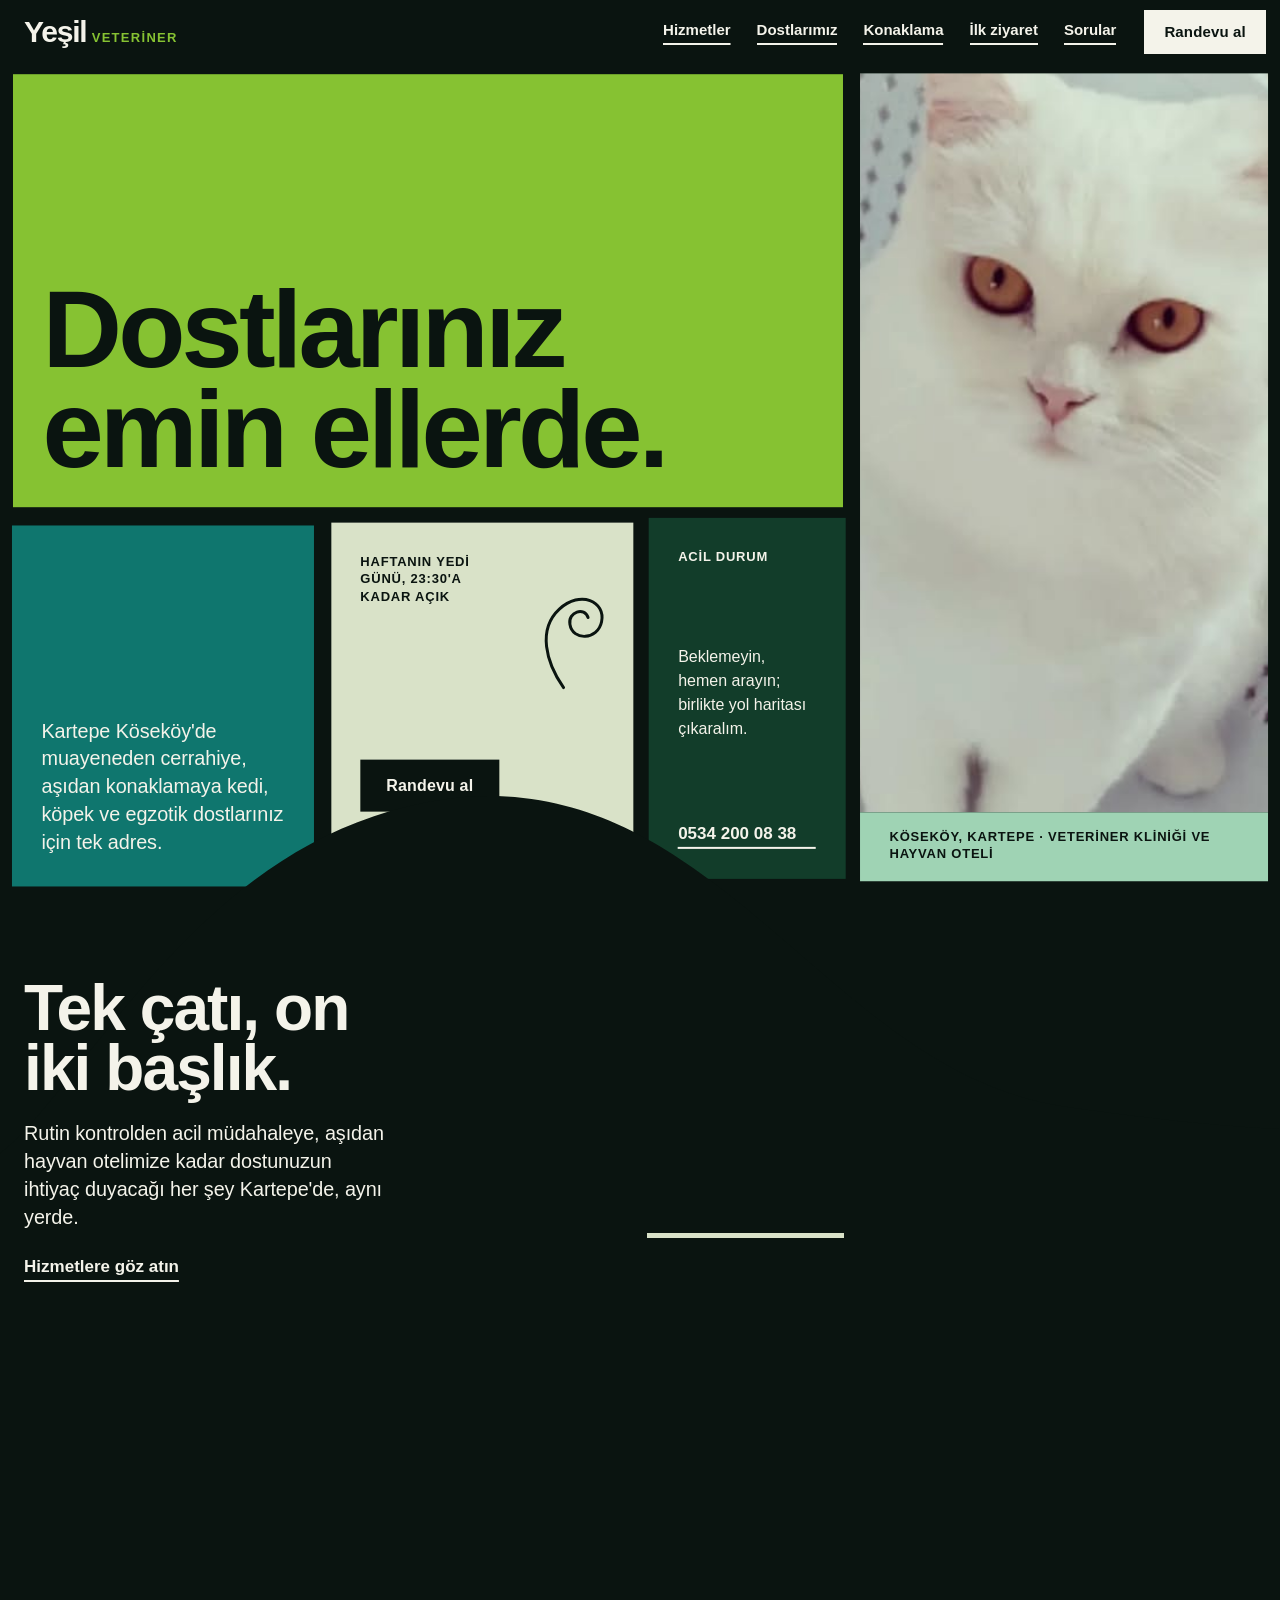
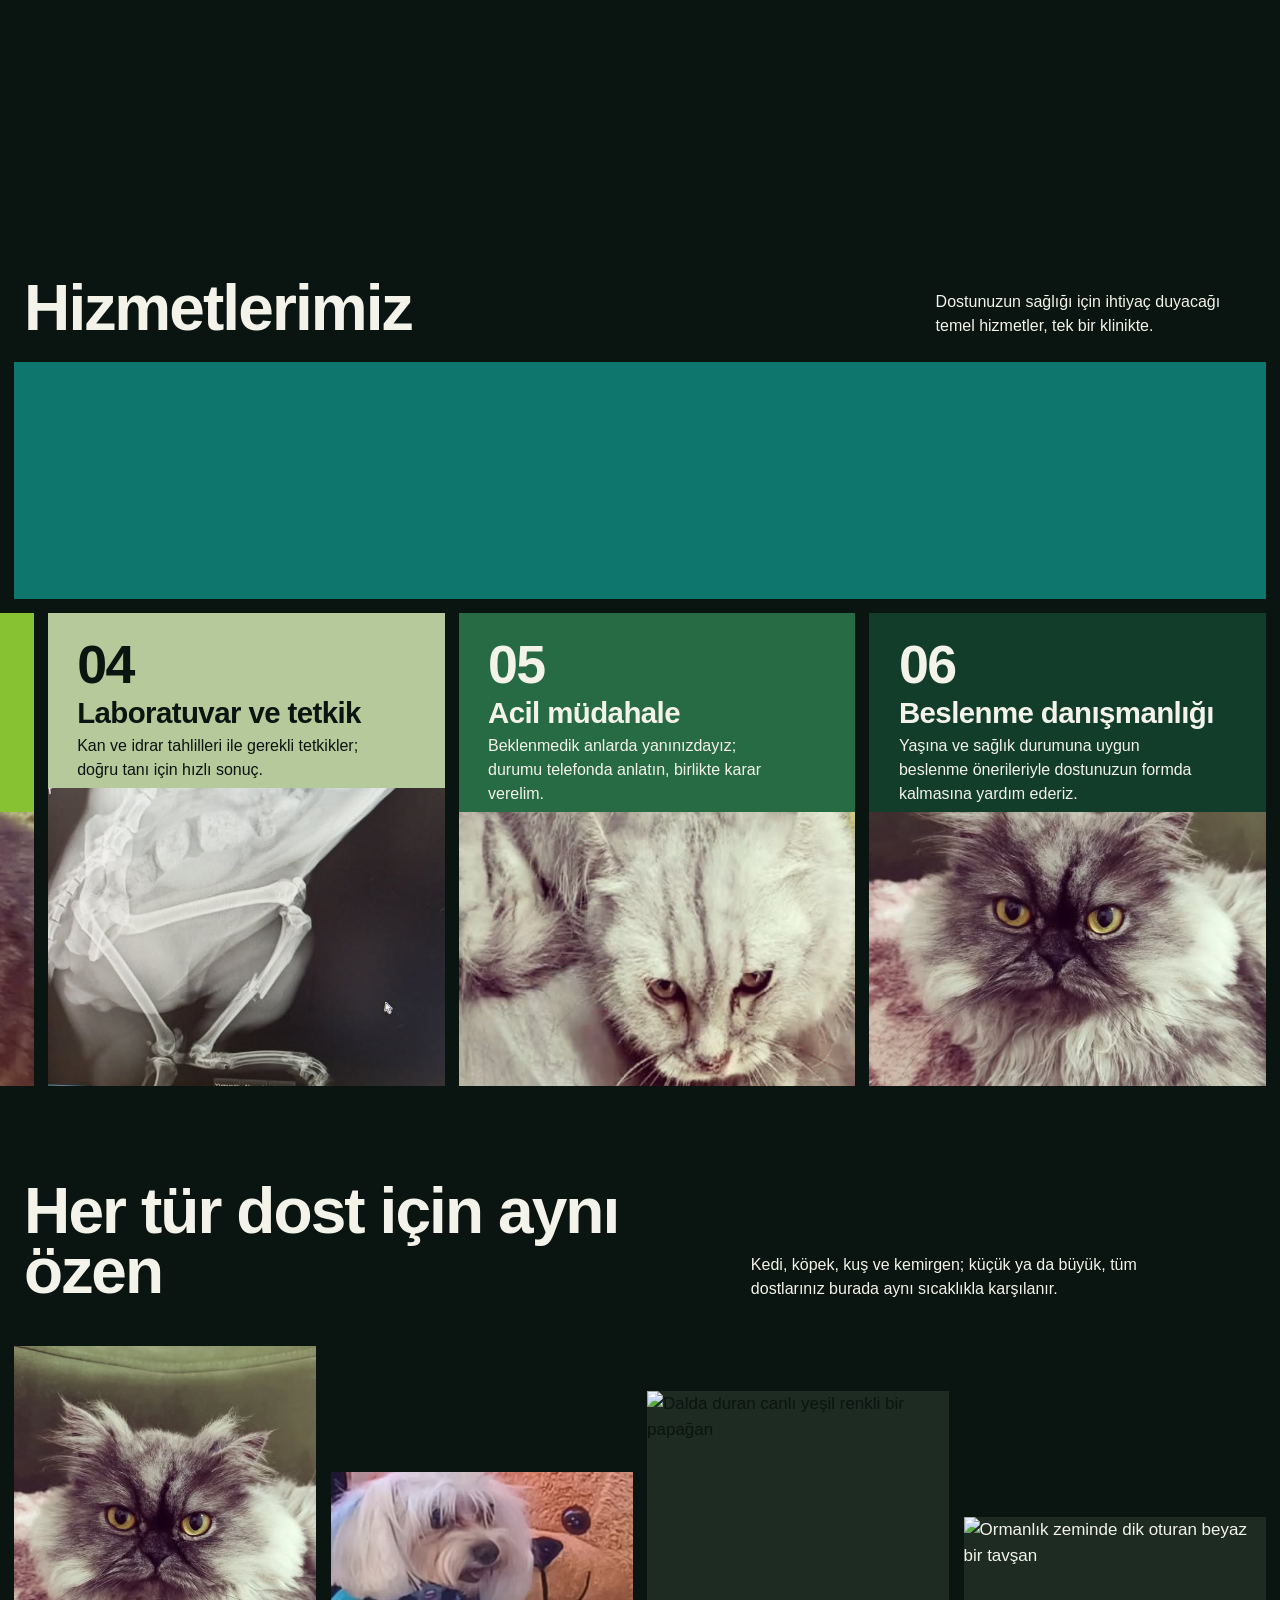
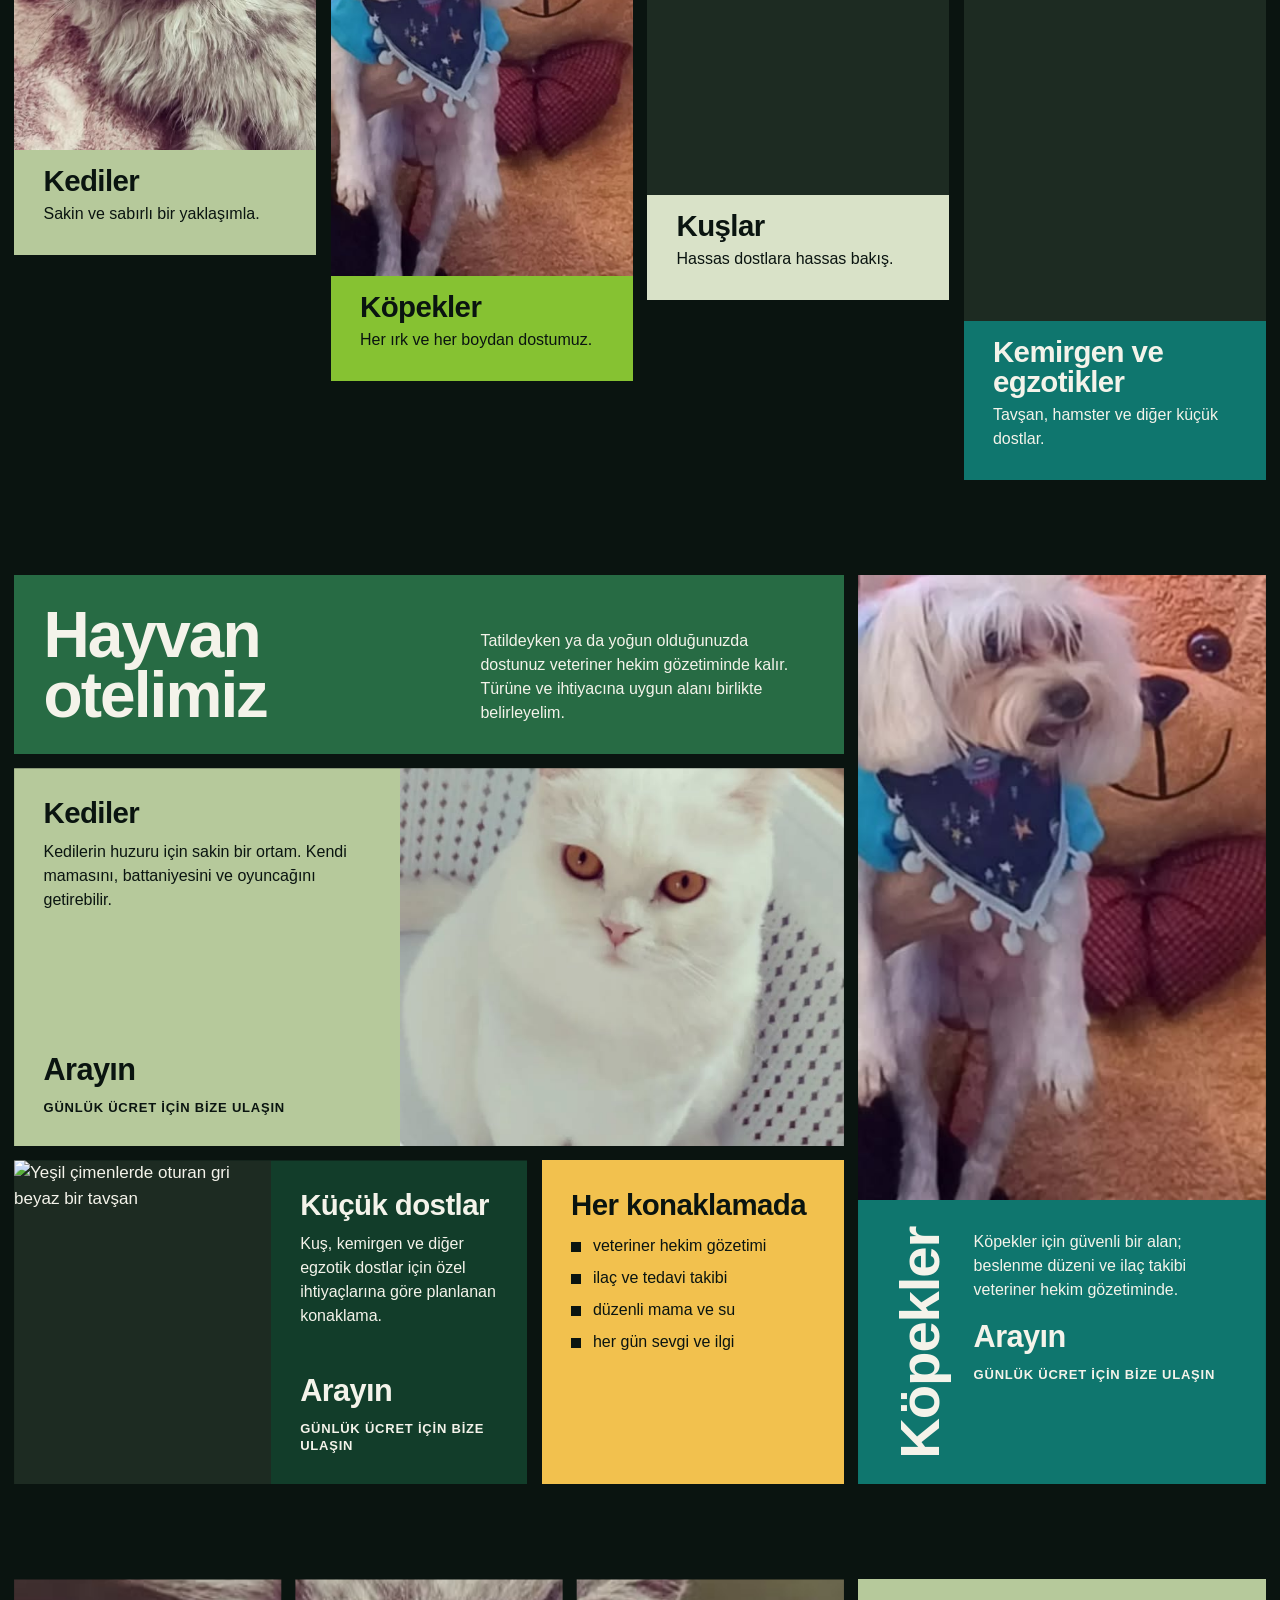
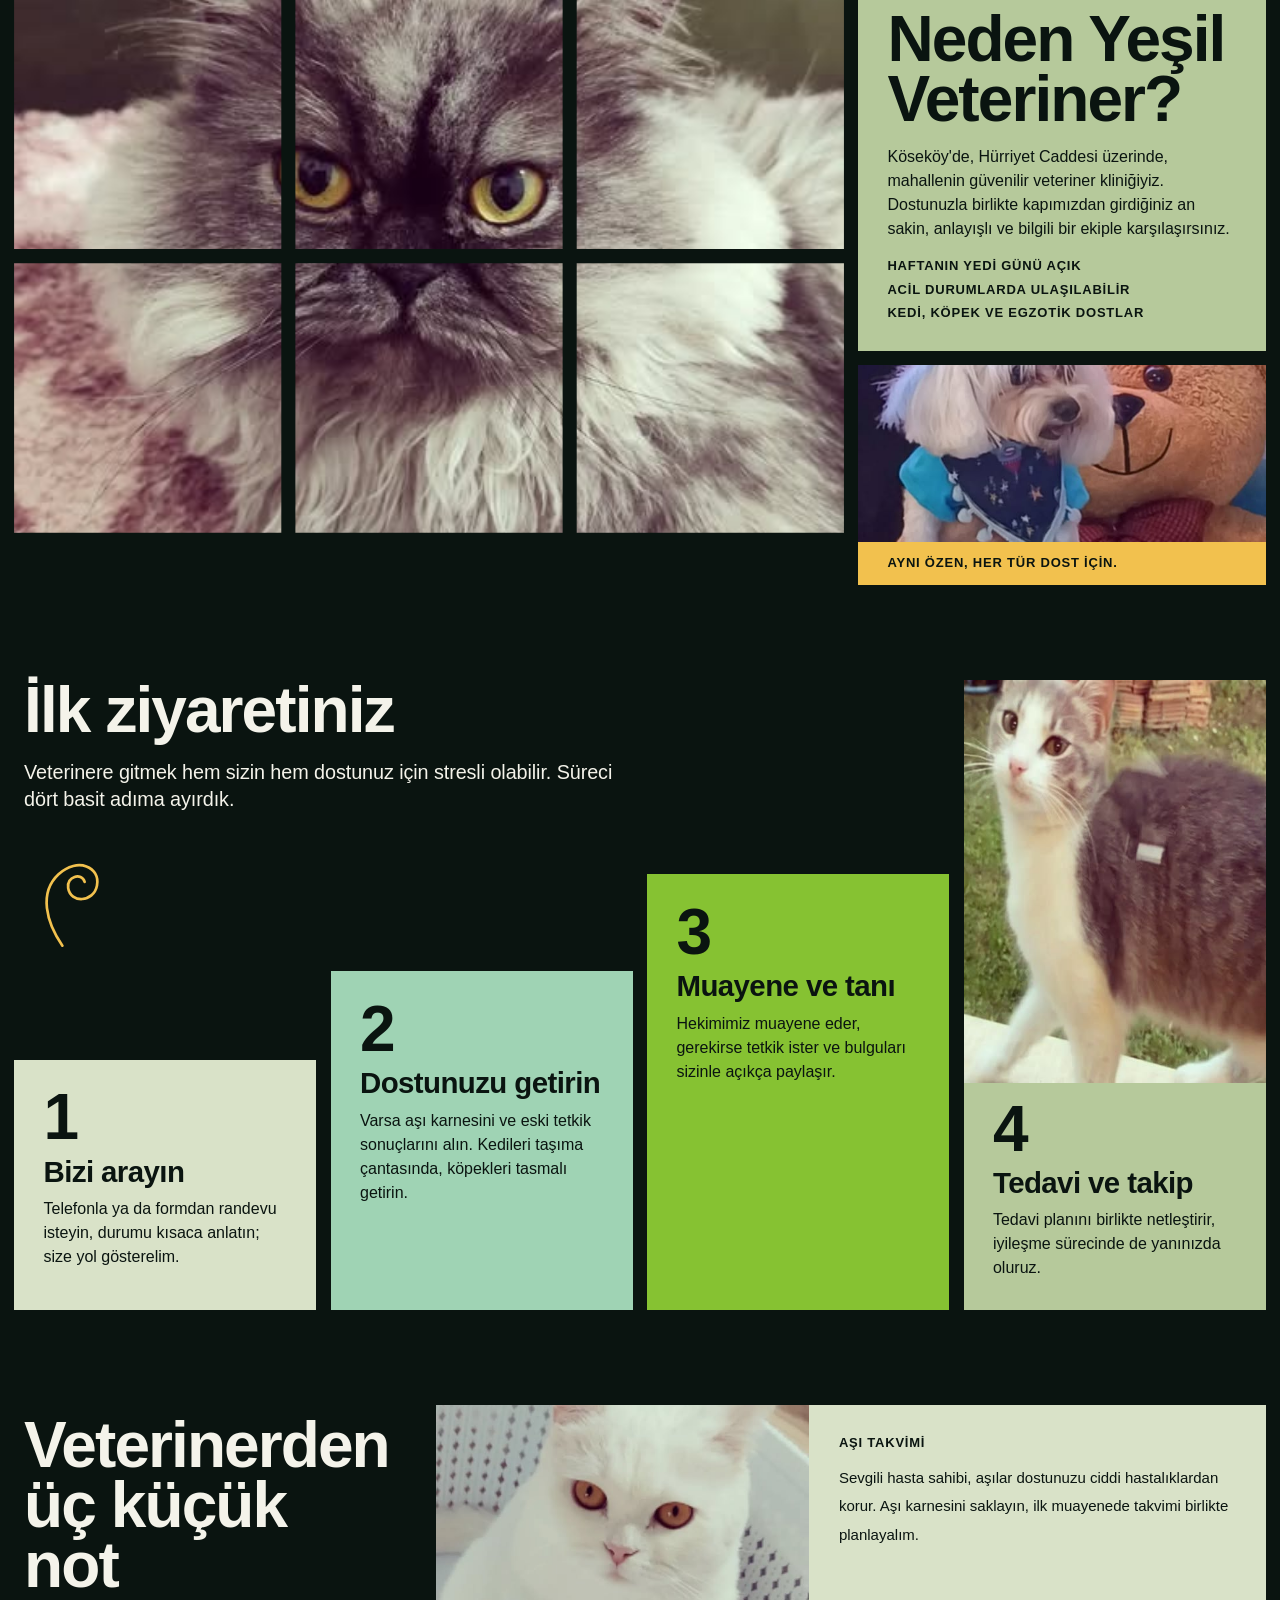
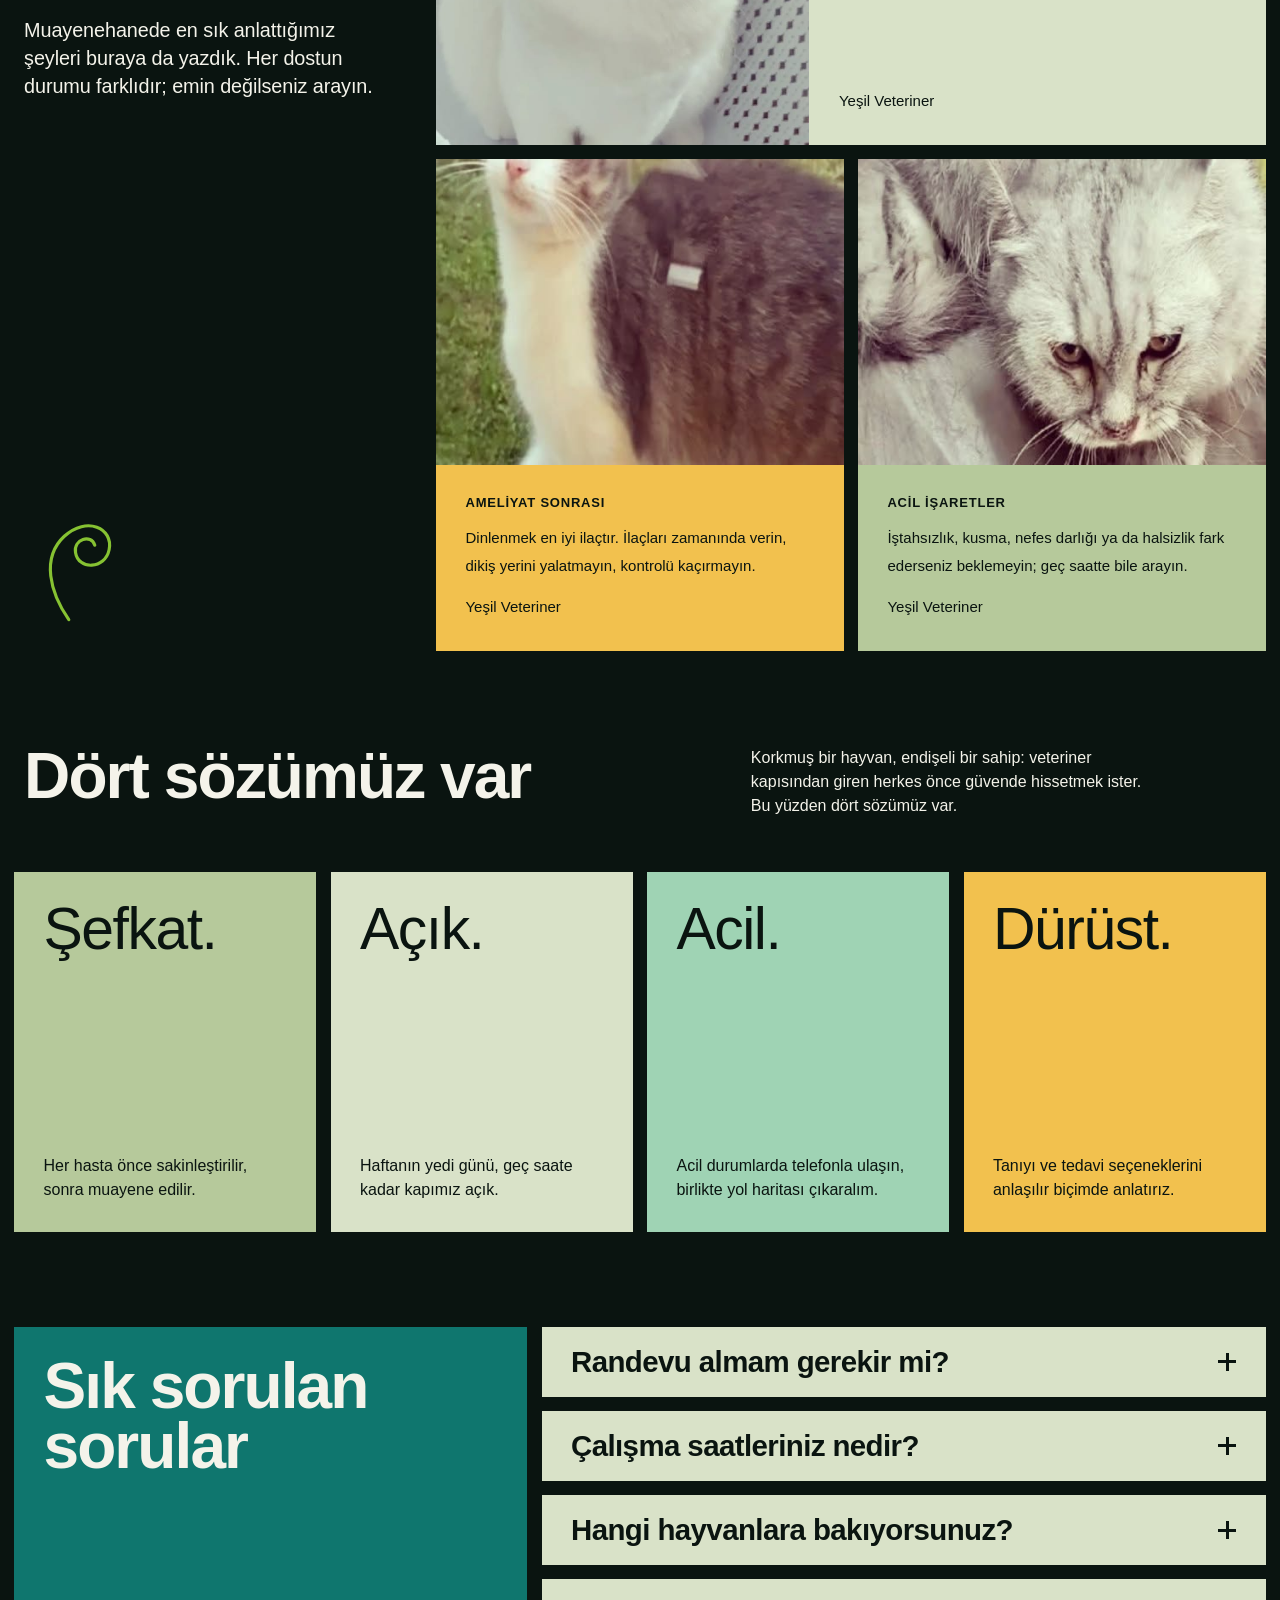
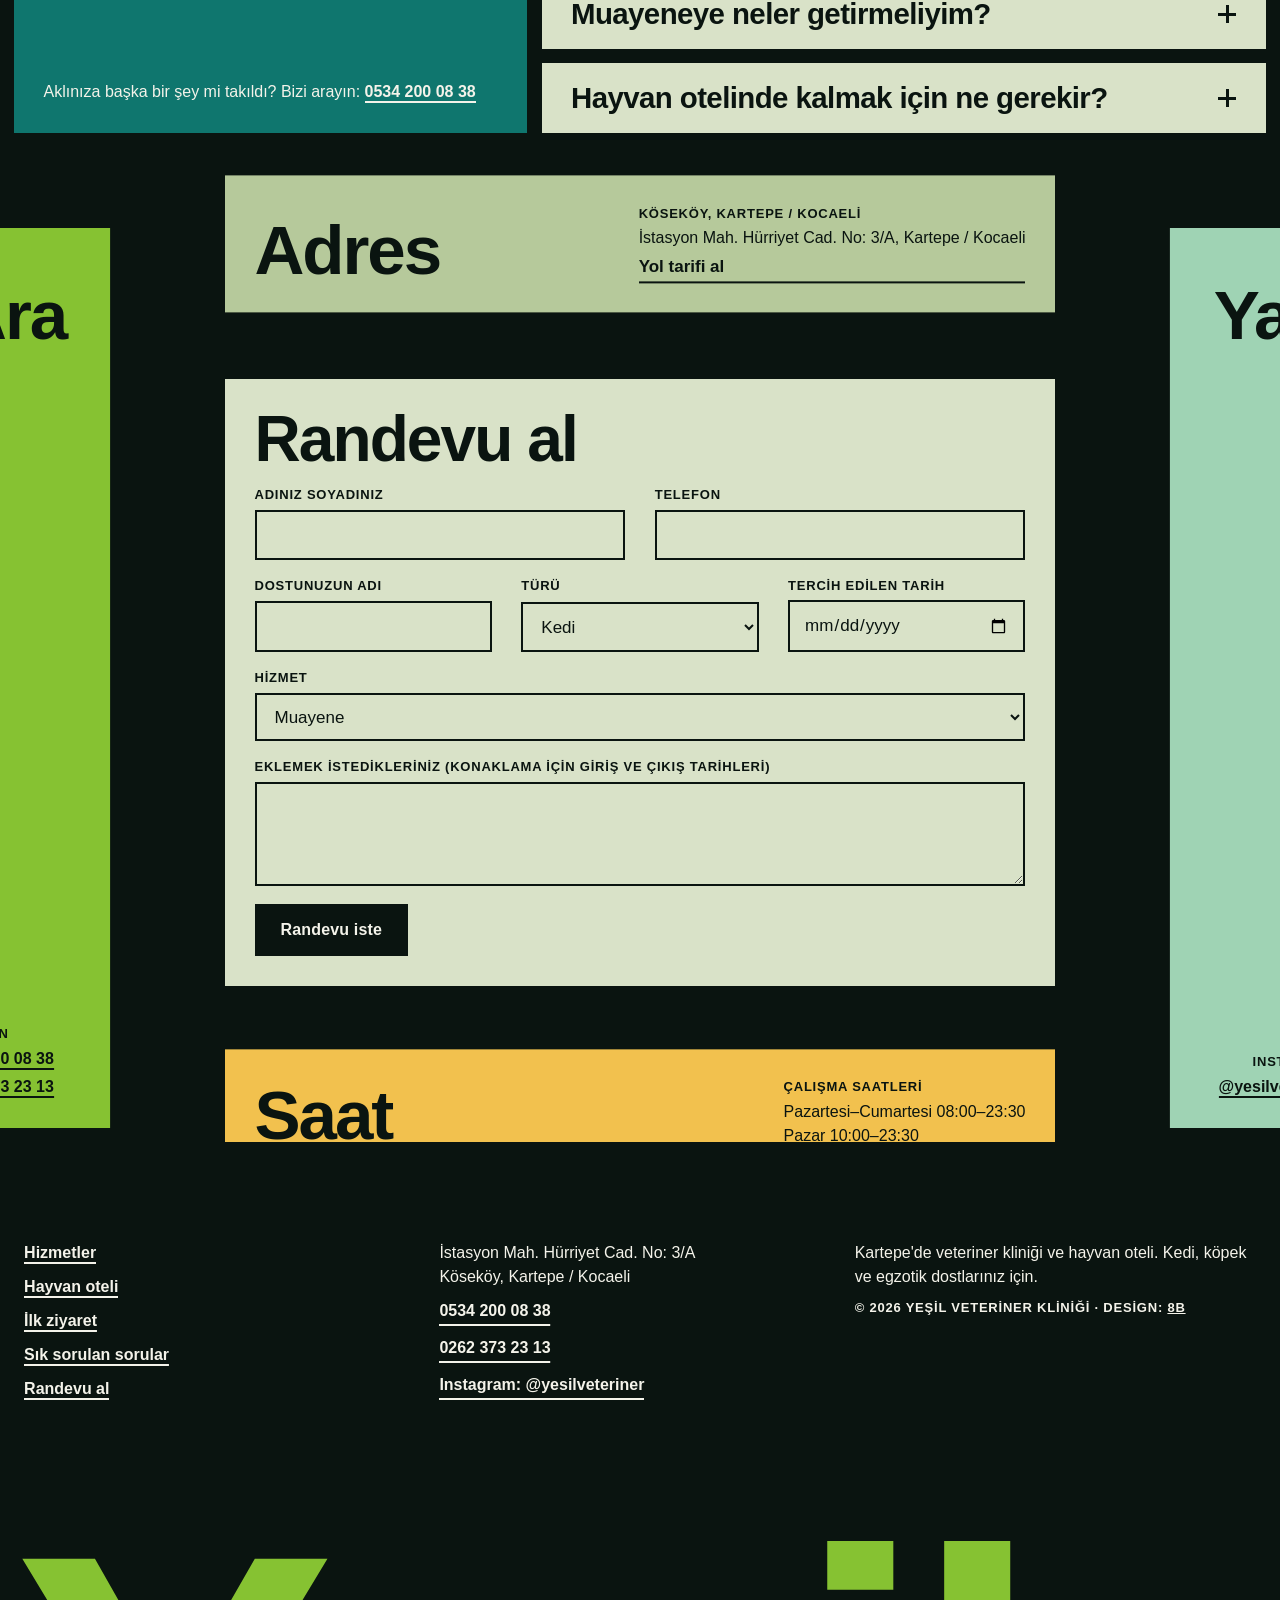
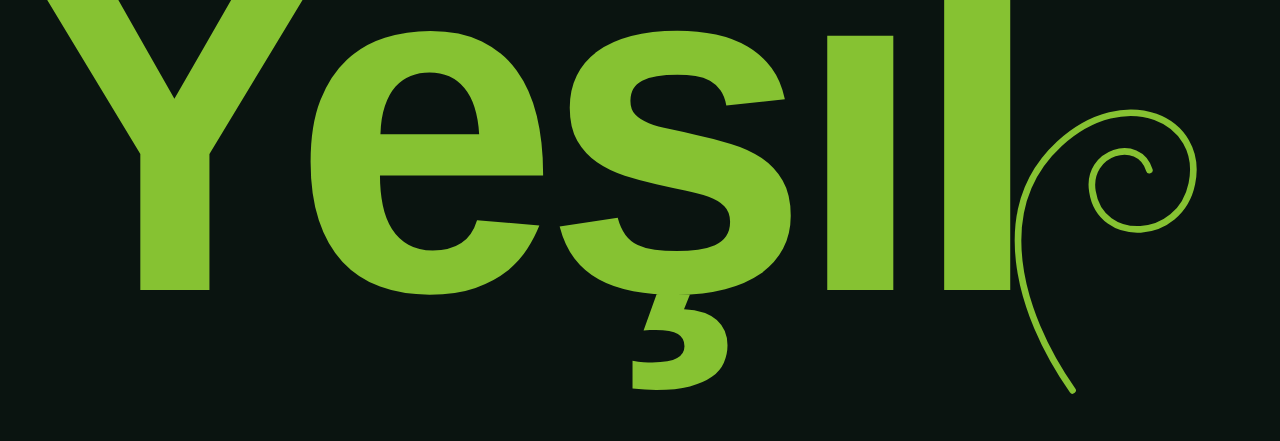
==== commit b669cbb4: "Improve mobile LCP by keeping the opening content still Disable the opening panel entrance animation" ====
--- a/index.html
+++ b/index.html
@@ -275,6 +275,8 @@
   @keyframes op-sway { from { transform: rotate(-10deg); } to { transform: rotate(10deg); } }
 
   @media (max-width: 767.98px) {
+    /* Keep the first screen still so its main content can paint immediately. */
+    #opening .op-grid .op-panel, #opening .op-photo img { animation: none; }
     #opening .op-s1 { height: auto; min-height: 100svh; padding-top: calc(56px + var(--space-1)); }
     #opening .op-grid { height: auto; min-height: calc(100svh - 56px - 2 * var(--space-1)); grid-template-columns: repeat(6, minmax(0, 1fr)); grid-template-rows: auto minmax(190px, 1fr) auto auto; }
     #opening .op-title { font-size: clamp(40px, 12.4vw, 60px); }
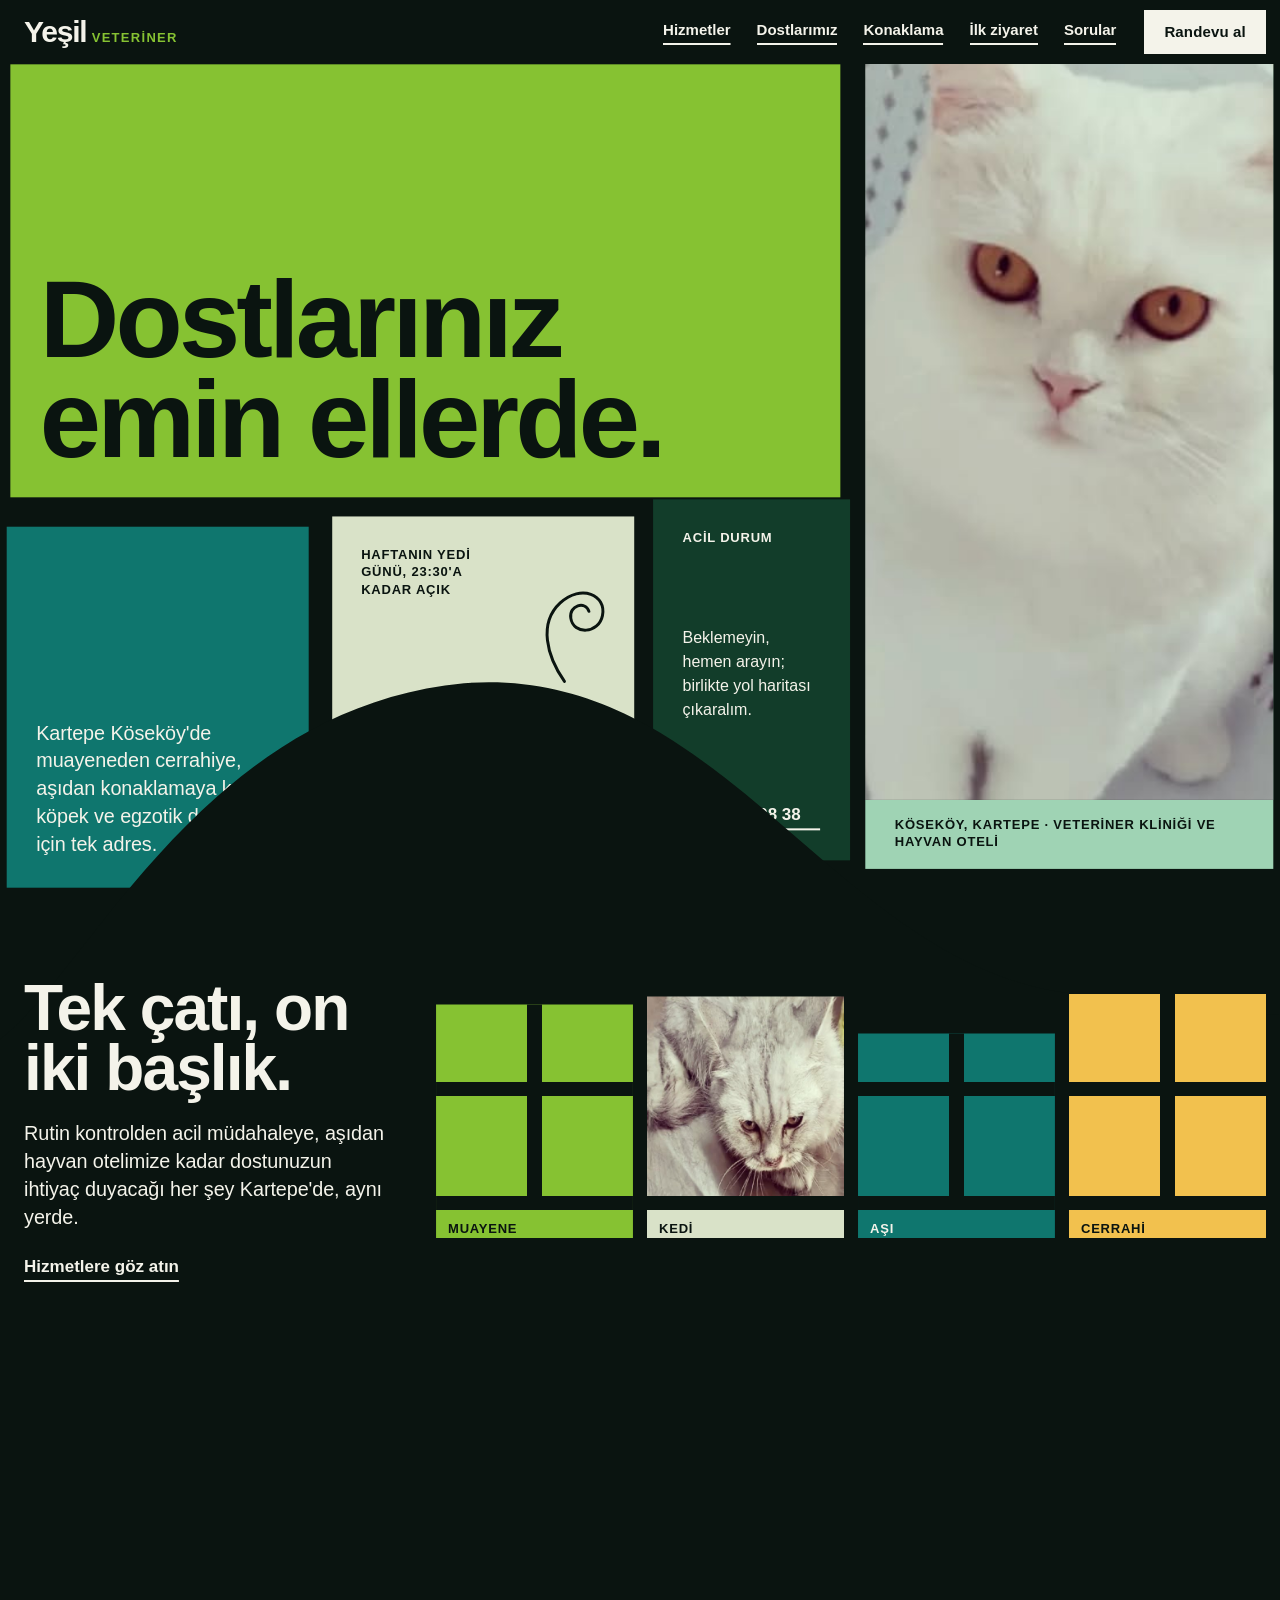
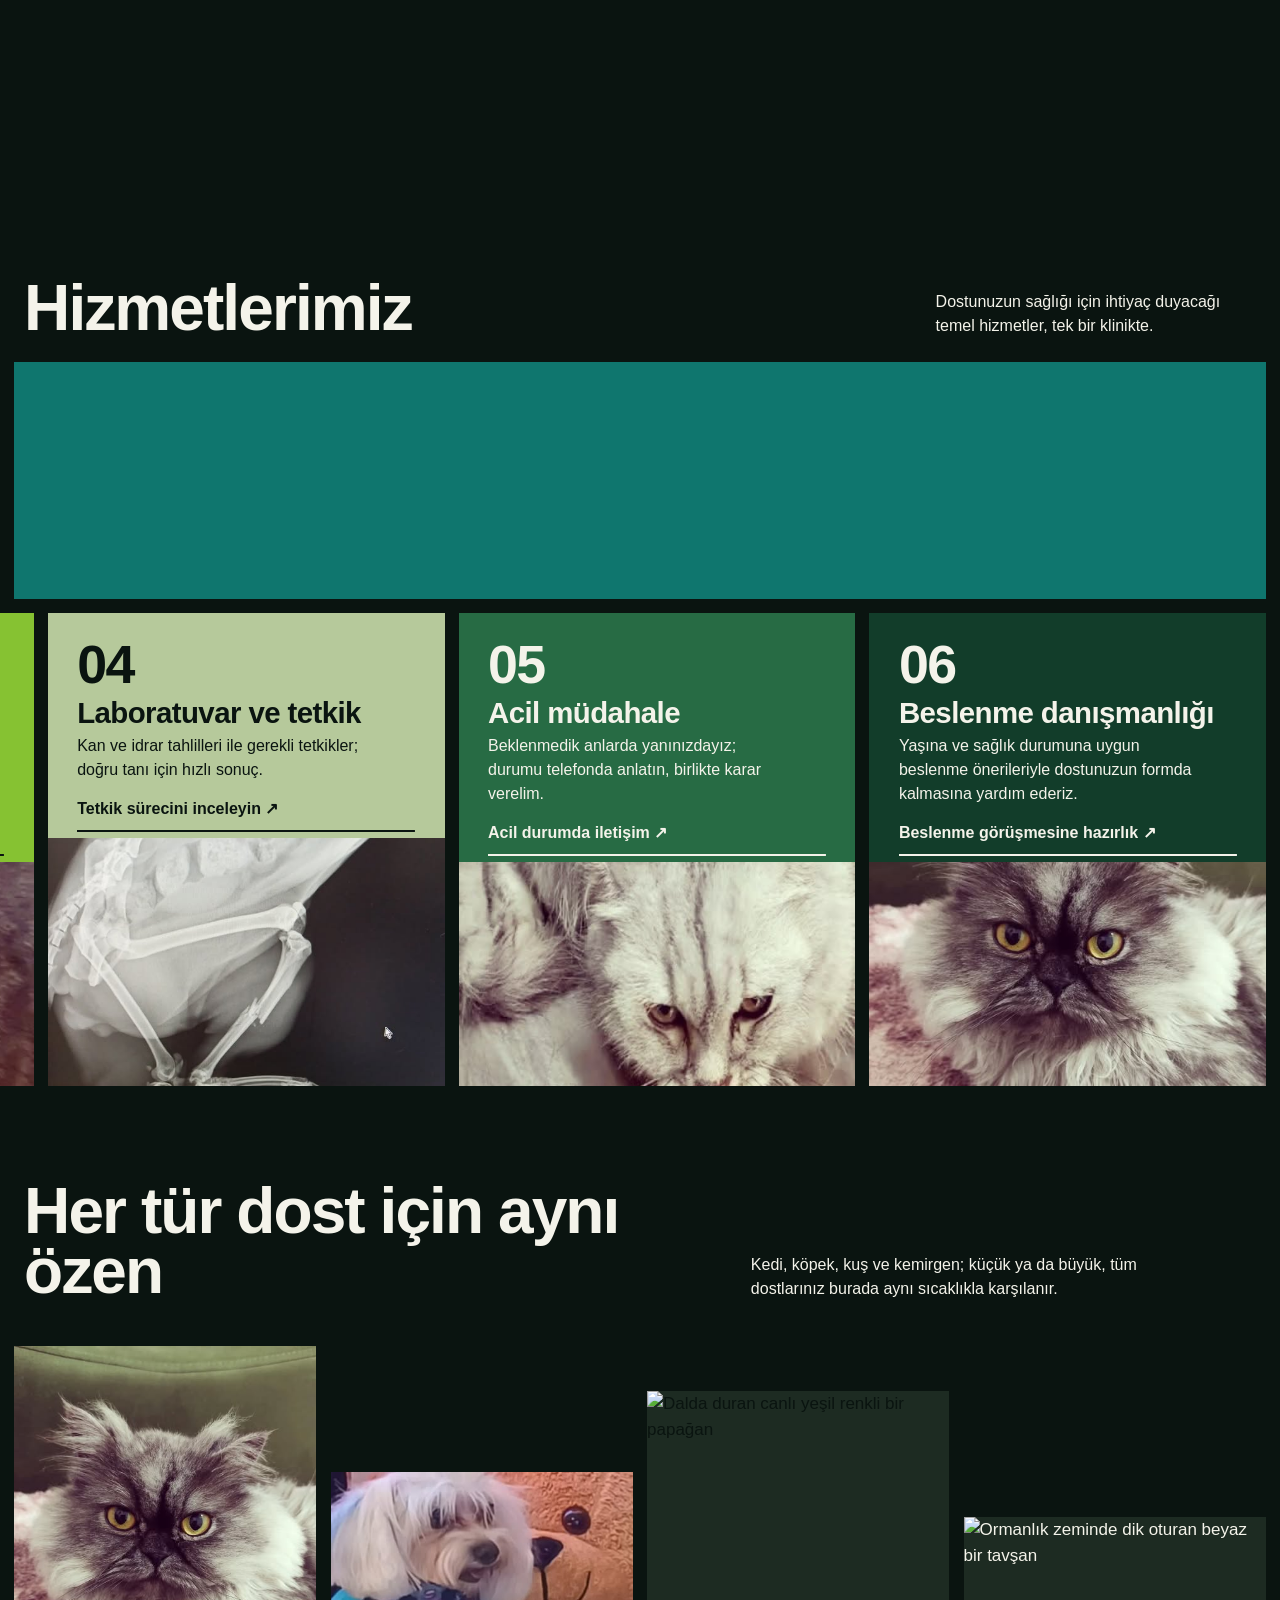
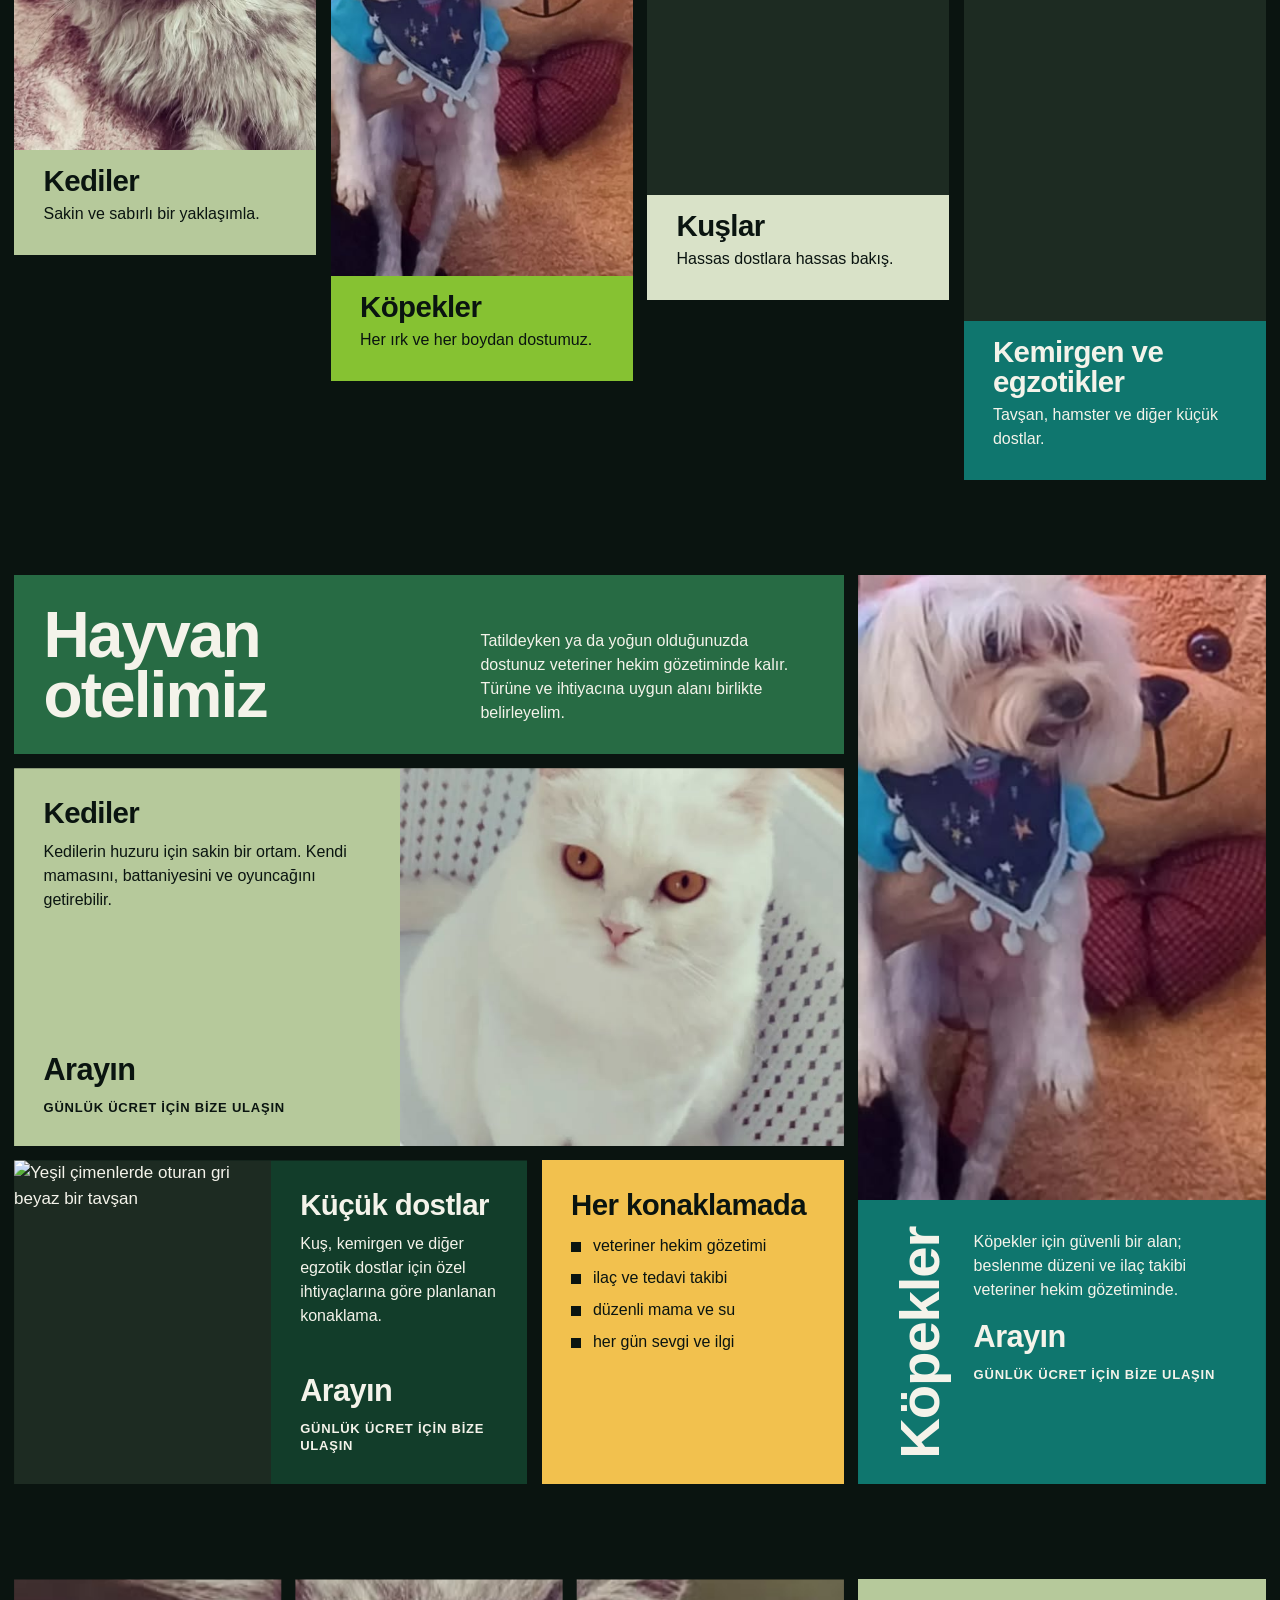
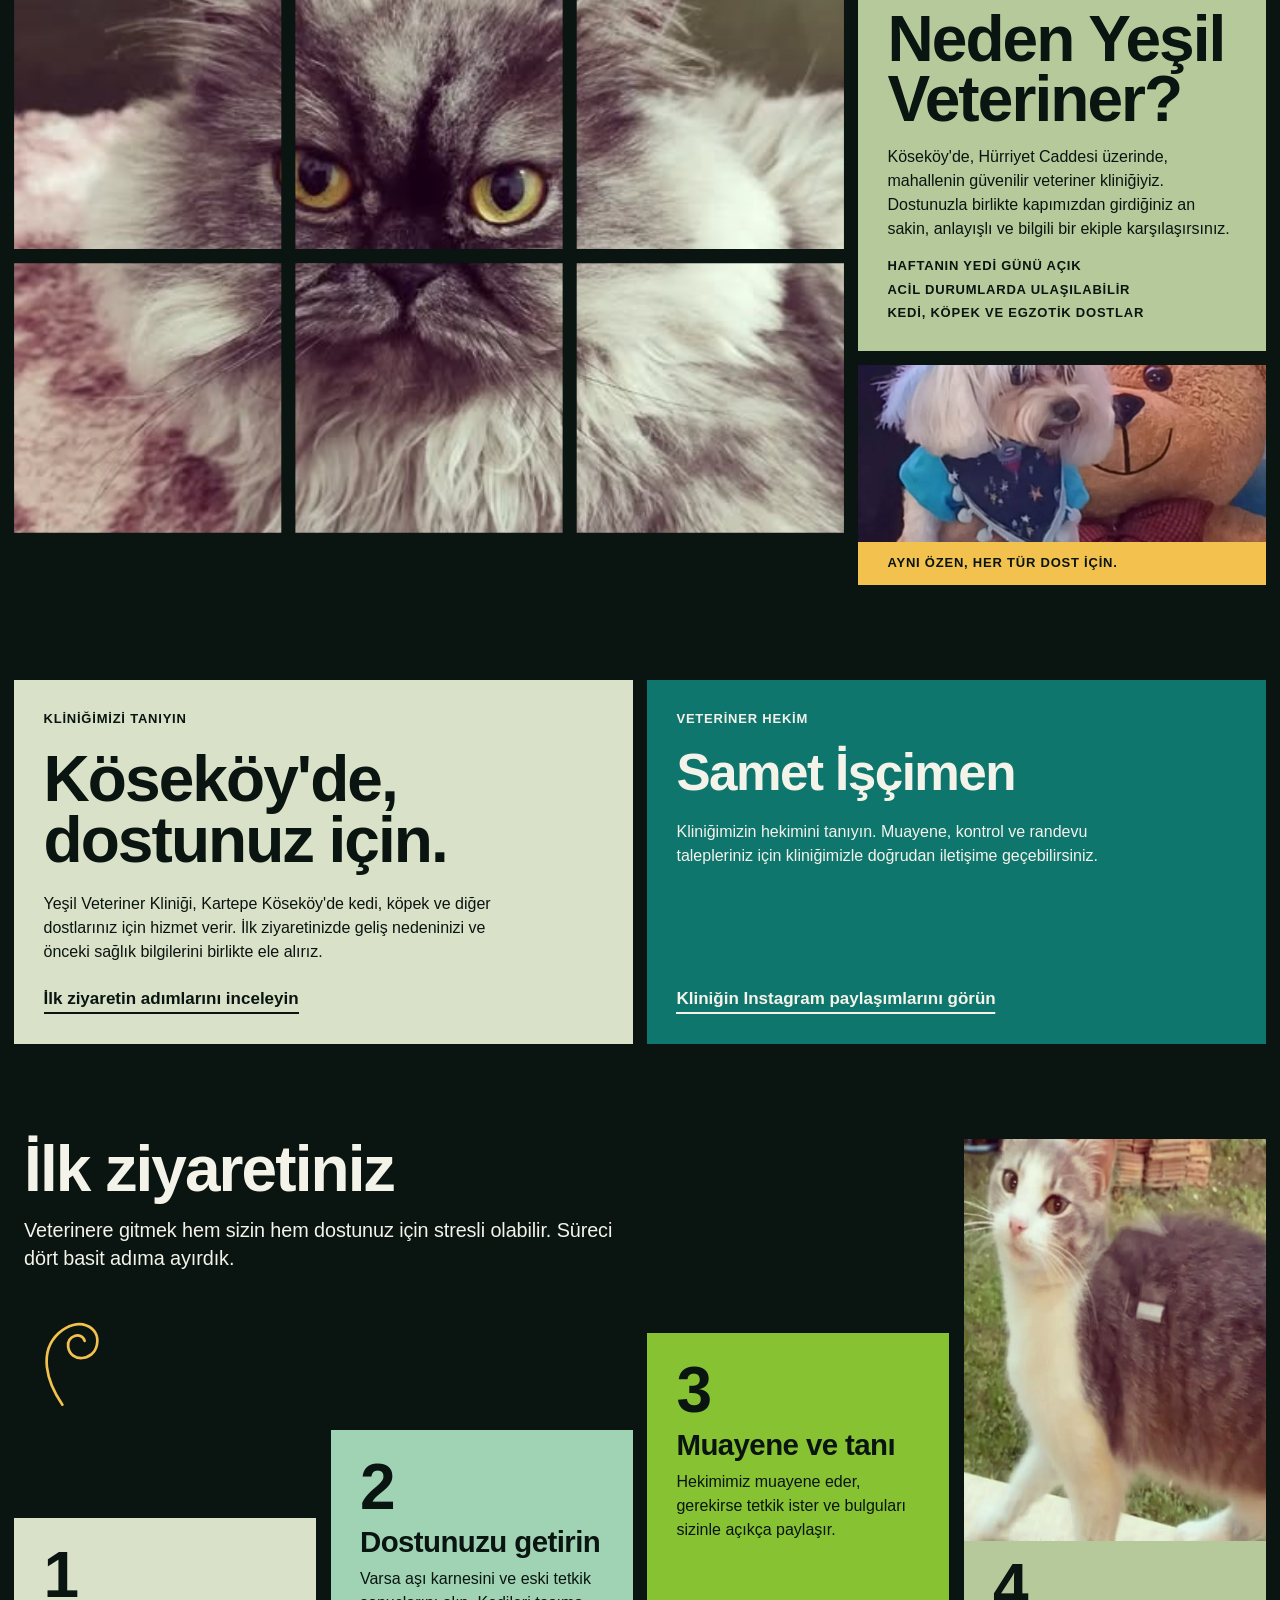
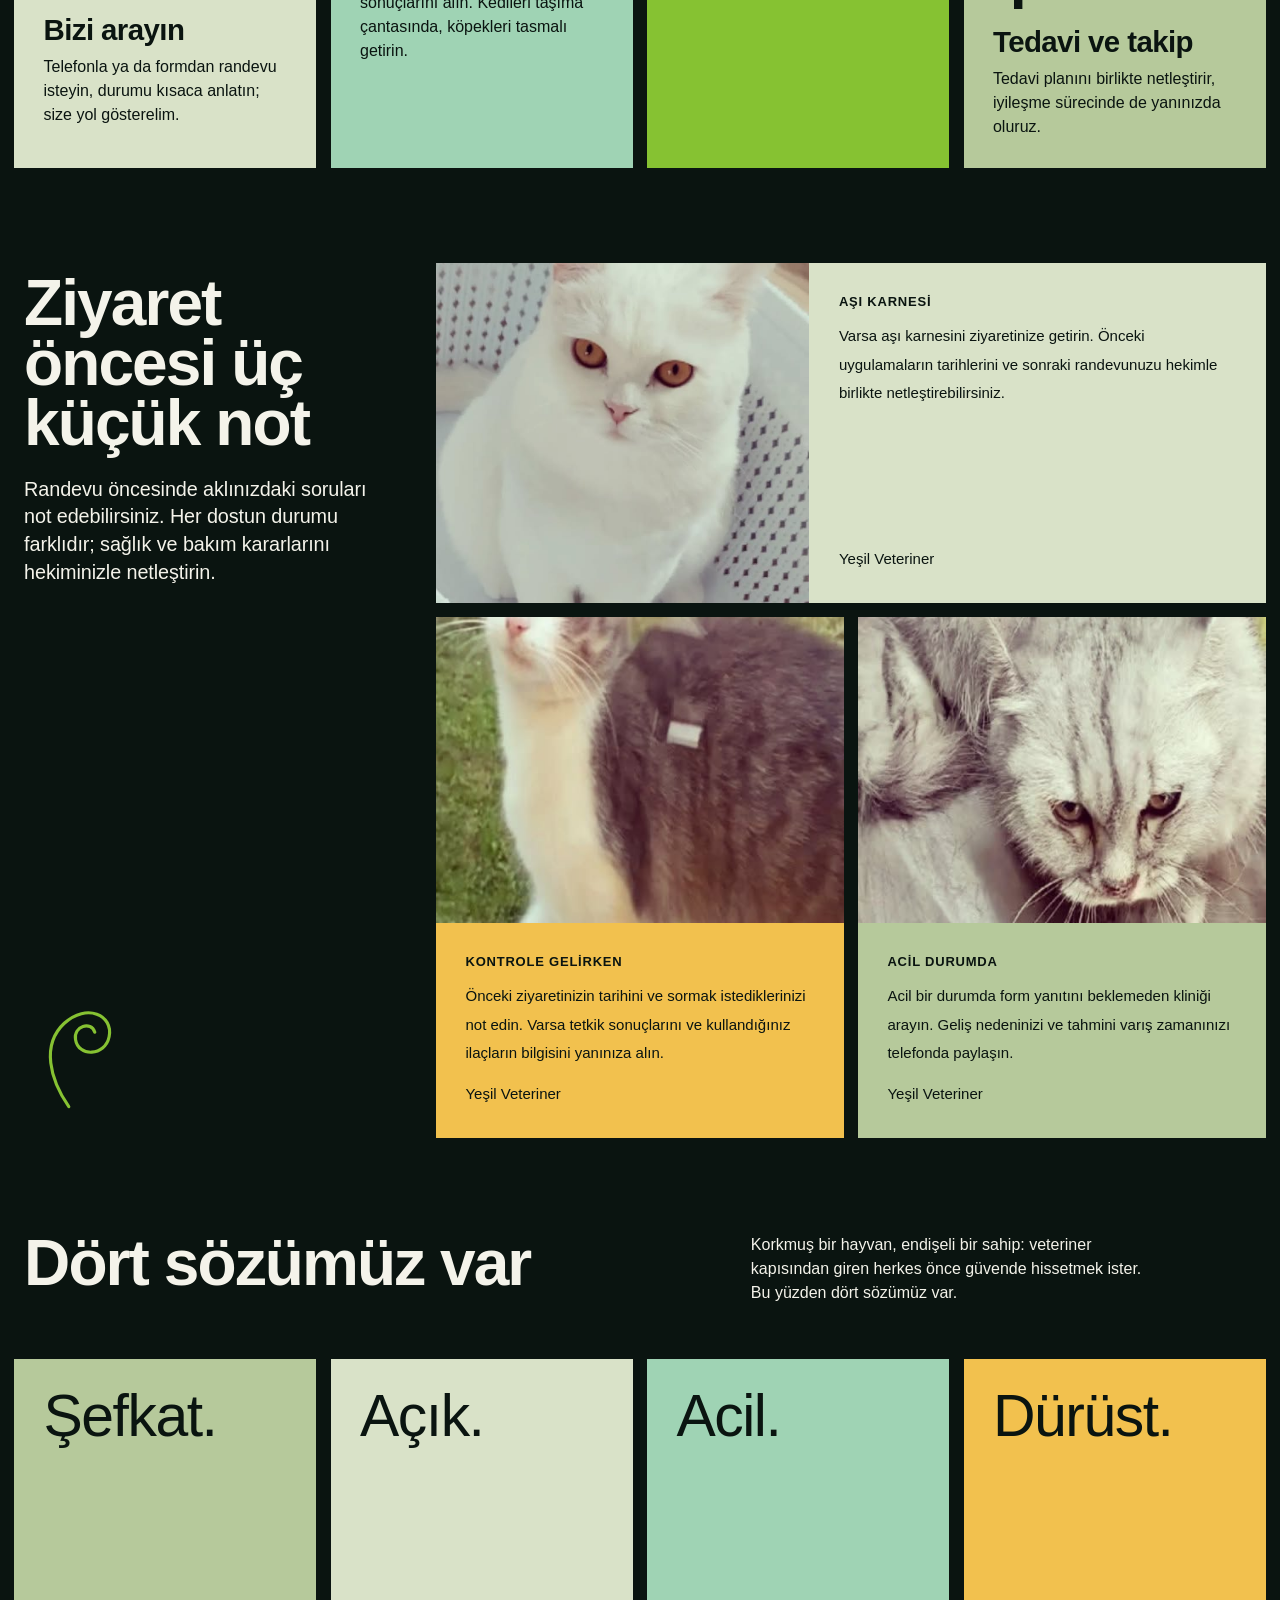
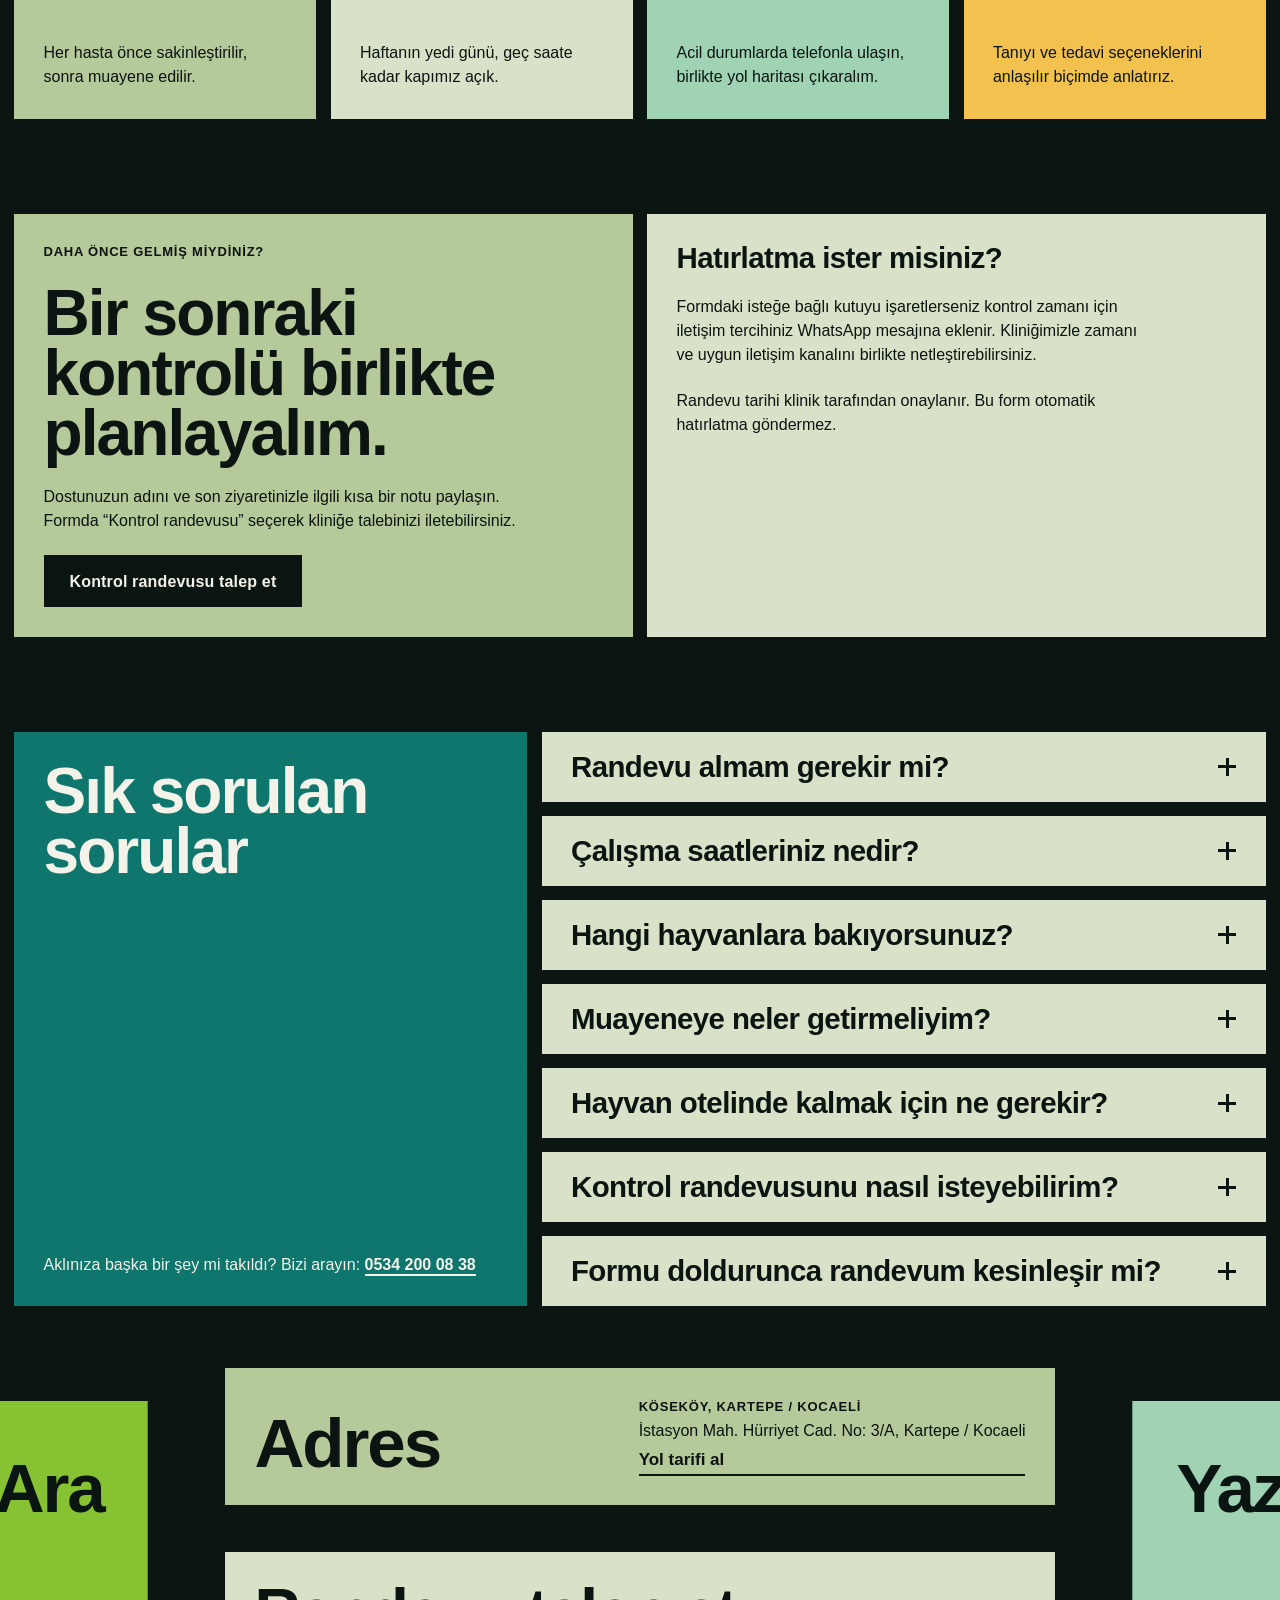
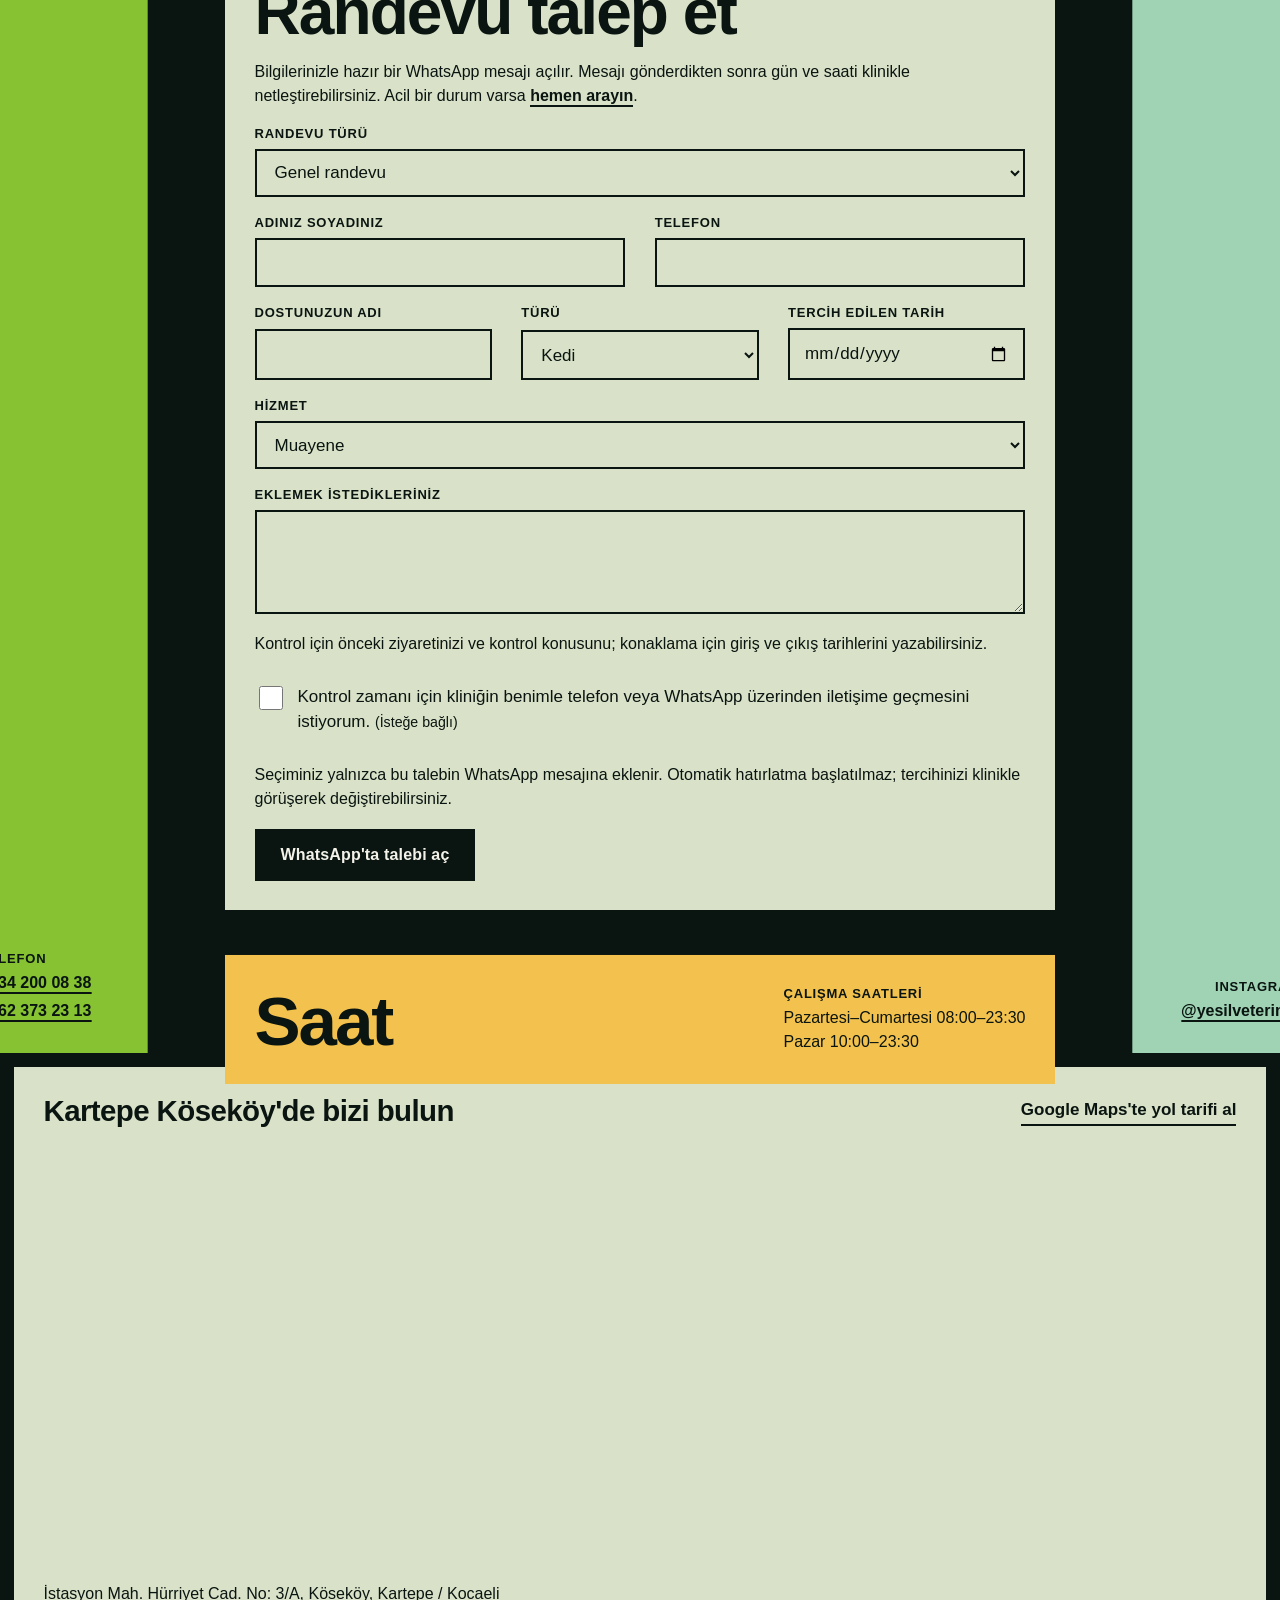
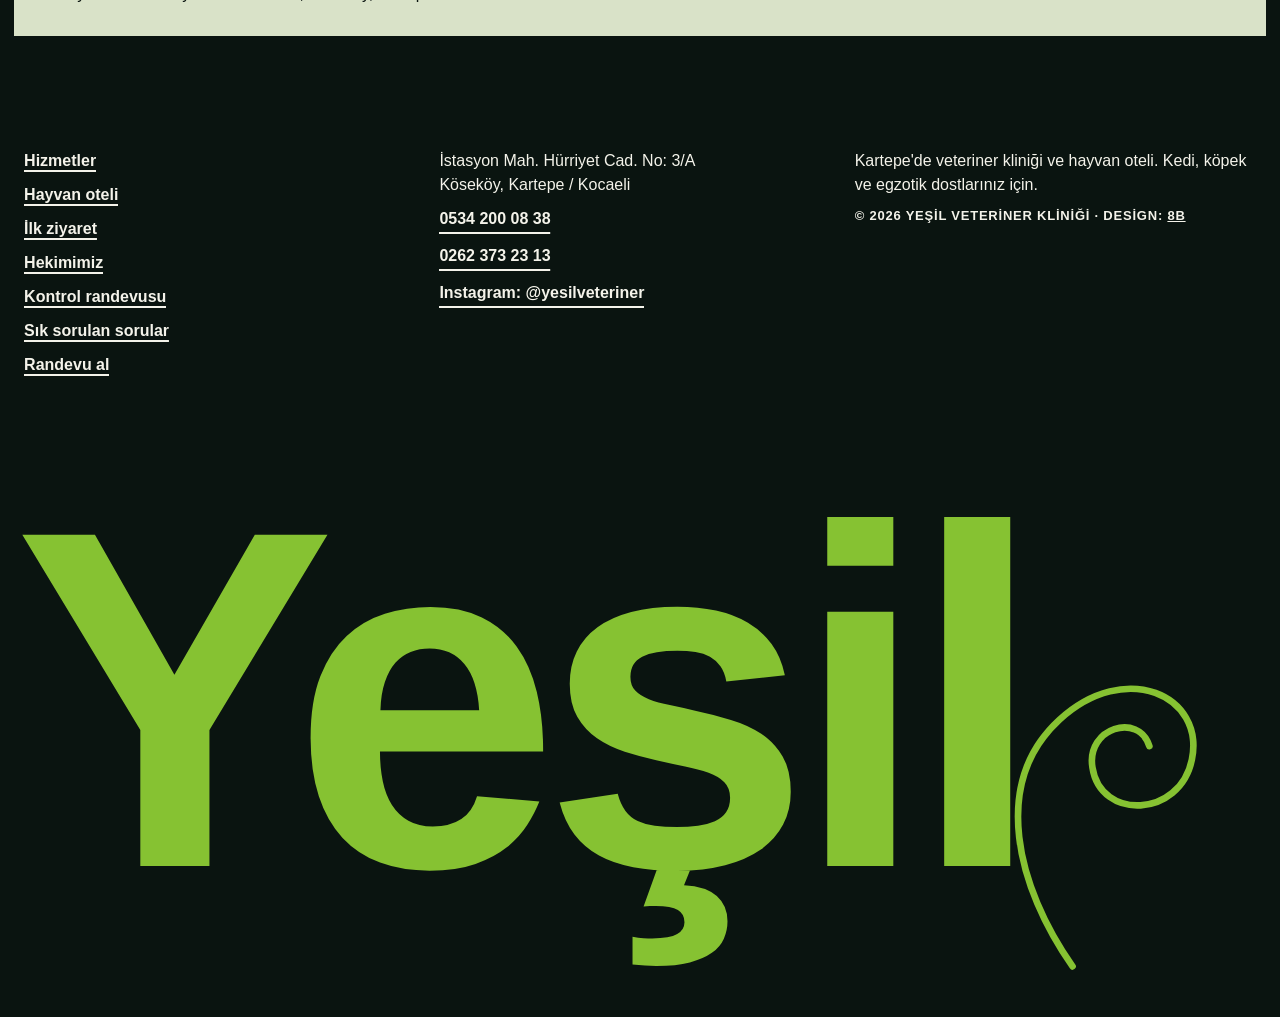
==== commit 96c3ff8e: "Add mobile appointments, clinic introduction, map and service links Add a persistent mobile contact " ====
--- a/index.html
+++ b/index.html
@@ -1,1429 +1,1581 @@
-<!doctype html>
-<!--
-  Free website template by 8B: https://8b.com/templates/sill/
-  Source: https://github.com/8bsite/pet-boarding-website-template
-  MIT License (code) https://8b.com/ · Photos: Yeşil Veteriner Instagram and Unsplash, see CREDITS.md · Fonts: Google Fonts (OFL)
-  One HTML file, no build step. Notes for people and AI agents: README.md and AGENTS.md.
--->
-<html lang="tr">
-<head>
-<meta charset="utf-8">
-<meta name="viewport" content="width=device-width, initial-scale=1">
-<title>Yeşil Veteriner Kliniği | Kartepe Köseköy Veteriner ve Hayvan Oteli</title>
-<meta name="description" content="Kartepe Köseköy'de Yeşil Veteriner Kliniği: kedi, köpek ve egzotik hayvanlar için muayene, aşı, cerrahi, laboratuvar, acil müdahale ve hayvan oteli. Haftanın yedi günü 23:30'a kadar açık.">
-<meta name="generator" content="8B Templates">
-<meta name="theme-color" content="#0a1410">
-<meta property="og:type" content="website">
-<meta property="og:locale" content="tr_TR">
-<meta property="og:title" content="Yeşil Veteriner Kliniği | Kartepe Köseköy">
-<meta property="og:description" content="Kedi, köpek ve egzotik dostlarınız için Kartepe'de veteriner kliniği ve hayvan oteli. Muayene, aşı, cerrahi, laboratuvar ve acil müdahale.">
-<meta name="twitter:card" content="summary">
-<link rel="icon" href="data:image/svg+xml,%3Csvg%20xmlns%3D'http%3A%2F%2Fwww.w3.org%2F2000%2Fsvg'%20viewBox%3D'0%200%2064%2064'%3E%3Crect%20width%3D'64'%20height%3D'64'%20rx%3D'14'%20fill%3D'%2386c232'%2F%3E%3Ctext%20x%3D'32'%20y%3D'45'%20font-family%3D'Arial%2CHelvetica%2Csans-serif'%20font-size%3D'38'%20font-weight%3D'700'%20text-anchor%3D'middle'%20fill%3D'%230a1410'%3EY%3C%2Ftext%3E%3C%2Fsvg%3E">
-<script type="application/ld+json">
-{
-  "@context": "https://schema.org",
-  "@type": "VeterinaryCare",
-  "name": "Yeşil Veteriner Kliniği",
-  "description": "Kartepe Köseköy'de kedi, köpek ve egzotik hayvanlar için veteriner kliniği ve hayvan oteli.",
-  "telephone": ["+905342000838", "+902623732313"],
-  "address": { "@type": "PostalAddress", "streetAddress": "İstasyon Mah. Hürriyet Cad. No: 3/A", "addressLocality": "Kartepe", "addressRegion": "Kocaeli", "addressCountry": "TR" },
-  "geo": { "@type": "GeoCoordinates", "latitude": 40.749566, "longitude": 30.021737 },
-  "openingHoursSpecification": [
-    { "@type": "OpeningHoursSpecification", "dayOfWeek": ["Monday","Tuesday","Wednesday","Thursday","Friday","Saturday"], "opens": "08:00", "closes": "23:30" },
-    { "@type": "OpeningHoursSpecification", "dayOfWeek": "Sunday", "opens": "10:00", "closes": "23:30" }
-  ],
-  "sameAs": ["https://www.instagram.com/yesilveteriner"]
-}
-</script>
-<link rel="preconnect" href="https://fonts.gstatic.com" crossorigin>
-<link rel="preload" href="https://fonts.gstatic.com/s/gabarito/v9/QGYtz_0dZAGKJJ4t3HtoW4U.woff2" as="font" type="font/woff2" crossorigin>
-<link rel="preload" href="https://fonts.gstatic.com/s/rethinksans/v7/AMOWz4SDuXOMCPfdoglY9JQEVFi3.woff2" as="font" type="font/woff2" crossorigin>
-<style>
-/* latin-ext */
-@font-face {
-  font-family: 'Gabarito';
-  font-style: normal;
-  font-weight: 500 900;
-  font-display: swap;
-  src: url(https://fonts.gstatic.com/s/gabarito/v9/QGYtz_0dZAGKJJ4t3HtmW4XUng.woff2) format('woff2');
-  unicode-range: U+0100-02BA, U+02BD-02C5, U+02C7-02CC, U+02CE-02D7, U+02DD-02FF, U+0304, U+0308, U+0329, U+1D00-1DBF, U+1E00-1E9F, U+1EF2-1EFF, U+2020, U+20A0-20AB, U+20AD-20C4, U+2113, U+2C60-2C7F, U+A720-A7FF;
-}
-/* latin */
-@font-face {
-  font-family: 'Gabarito';
-  font-style: normal;
-  font-weight: 500 900;
-  font-display: swap;
-  src: url(https://fonts.gstatic.com/s/gabarito/v9/QGYtz_0dZAGKJJ4t3HtoW4U.woff2) format('woff2');
-  unicode-range: U+0000-00FF, U+0131, U+0152-0153, U+02BB-02BC, U+02C6, U+02DA, U+02DC, U+0304, U+0308, U+0329, U+2000-206F, U+20AC, U+2122, U+2191, U+2193, U+2212, U+2215, U+FEFF, U+FFFD;
-}
-/* fallback */
-@font-face {
-  font-family: 'Playwrite US Modern';
-  font-style: normal;
-  font-weight: 300;
-  font-display: swap;
-  src: url(https://fonts.gstatic.com/s/playwriteusmodern/v11/H4cMBWmRlMXPhla3hmMaveiYz8nSDkIFLNIYl2TXUwK62Yp_Ng2G.woff2) format('woff2');
-}
-/* latin-ext */
-@font-face {
-  font-family: 'Rethink Sans';
-  font-style: normal;
-  font-weight: 400 600;
-  font-display: swap;
-  src: url(https://fonts.gstatic.com/s/rethinksans/v7/AMOWz4SDuXOMCPfdoglY9JQEWli389k.woff2) format('woff2');
-  unicode-range: U+0100-02BA, U+02BD-02C5, U+02C7-02CC, U+02CE-02D7, U+02DD-02FF, U+0304, U+0308, U+0329, U+1D00-1DBF, U+1E00-1E9F, U+1EF2-1EFF, U+2020, U+20A0-20AB, U+20AD-20C4, U+2113, U+2C60-2C7F, U+A720-A7FF;
-}
-/* latin */
-@font-face {
-  font-family: 'Rethink Sans';
-  font-style: normal;
-  font-weight: 400 600;
-  font-display: swap;
-  src: url(https://fonts.gstatic.com/s/rethinksans/v7/AMOWz4SDuXOMCPfdoglY9JQEVFi3.woff2) format('woff2');
-  unicode-range: U+0000-00FF, U+0131, U+0152-0153, U+02BB-02BC, U+02C6, U+02DA, U+02DC, U+0304, U+0308, U+0329, U+2000-206F, U+20AC, U+2122, U+2191, U+2193, U+2212, U+2215, U+FEFF, U+FFFD;
-}
-</style>
-<style data-8b-part="layers">@layer tokens, base, atoms, layout, sections, scenes;</style>
-<style data-8b-part="tokens">
-@layer tokens {
-:root {
-  --color-1: #0a1410;
-  --color-2: #f4f3ea;
-  --color-3: #86c232;
-  --color-4: #123d2a;
-  --color-5: #0f766e;
-  --color-6: #d9e2c8;
-  --color-7: #9fd3b4;
-  --color-8: #276b44;
-  --color-9: #b6c99b;
-  --color-10: #f2c14e;
-  --font-1: "Gabarito", "Gabarito Fallback", Arial, sans-serif;
-  --font-2: "Rethink Sans", "Rethink Sans Fallback", Arial, sans-serif;
-  --font-3: "Playwrite US Modern", "Playwrite US Modern Fallback", Georgia, Arial, cursive;
-  --space-1: clamp(8px, 1.1vw, 16px);
-  --space-2: clamp(18px, 2.3vw, 34px);
-}
-}
-</style>
-<style data-8b-part="base">
-@layer base {
-/* font fallbacks: start */
-@font-face { font-family: "Gabarito Fallback"; src: local("Arial Black"), local("Arial-Black"), local("Arial Bold"); font-weight: 800 1000; size-adjust: 80.9%; ascent-override: 116.2%; descent-override: 32.1%; line-gap-override: 0%; }
-@font-face { font-family: "Gabarito Fallback"; src: local("Arial"), local("ArialMT"), local("Helvetica"); font-weight: 100 549; size-adjust: 98.7%; ascent-override: 95.3%; descent-override: 26.4%; line-gap-override: 0%; }
-@font-face { font-family: "Rethink Sans Fallback"; src: local("Arial Bold"), local("Arial-BoldMT"), local("Helvetica Bold"); font-weight: 550 799; size-adjust: 94.4%; ascent-override: 104.9%; descent-override: 32.9%; line-gap-override: 0%; }
-@font-face { font-family: "Rethink Sans Fallback"; src: local("Arial"), local("ArialMT"), local("Helvetica"); font-weight: 100 549; size-adjust: 103.9%; ascent-override: 95.3%; descent-override: 29.8%; line-gap-override: 0%; }
-@font-face { font-family: "Playwrite US Modern Fallback"; src: local("Arial"), local("ArialMT"), local("Helvetica"); font-weight: 100 549; size-adjust: 116.5%; ascent-override: 115.9%; descent-override: 37.8%; line-gap-override: 0%; }
-/* font fallbacks: end */
-  *, *::before, *::after { box-sizing: border-box; }
-  html { -webkit-text-size-adjust: 100%; text-size-adjust: 100%; }
-  body { margin: 0; background: var(--color-1); color: var(--color-2); font-family: var(--font-2); font-size: 17px; line-height: 1.5; -webkit-font-smoothing: antialiased; }
-  img, svg { display: block; max-width: 100%; }
-  h1, h2, h3, p, ol, ul, figure, blockquote, address, dl, dd { margin: 0; }
-  ol, ul { padding: 0; list-style: none; }
-  address { font-style: normal; }
-  a { color: inherit; }
-  button, input, select, textarea { font: inherit; color: inherit; }
-  :focus-visible { outline: 3px solid currentColor; outline-offset: 3px; }
-  html.lenis, html.lenis body { height: auto; }
-  .lenis-stopped { overflow: clip; }
-  .lenis.lenis-smooth [data-lenis-prevent] { overscroll-behavior: contain; }
-  .lenis.lenis-smooth iframe { pointer-events: none; }
-}
-</style>
-<style data-8b-part="system">
-@layer atoms {
-.m-text { font-family: var(--font-2); font-size: clamp(16px, 1.15vw, 18px); font-weight: 400; line-height: 1.5; letter-spacing: 0; text-transform: none; font-style: normal; }
-.m-text-2 { font-family: var(--font-1); font-size: clamp(46px, 7.2vw, 116px); font-weight: 900; line-height: .9; letter-spacing: -.035em; text-transform: none; font-style: normal; }
-.m-text-3 { font-family: var(--font-1); font-size: clamp(38px, 5vw, 78px); font-weight: 800; line-height: .94; letter-spacing: -.03em; text-transform: none; font-style: normal; }
-.m-text-4 { font-family: var(--font-2); font-size: 13px; font-weight: 600; line-height: 1.35; letter-spacing: .06em; text-transform: uppercase; font-style: normal; }
-.m-text-5 { font-family: var(--font-3); font-size: clamp(15px, 1.15vw, 17px); font-weight: 300; line-height: 1.9; letter-spacing: 0; text-transform: none; font-style: normal; }
-.m-text-6 { font-family: var(--font-1); font-size: clamp(24px, 2.3vw, 34px); font-weight: 800; line-height: 1.02; letter-spacing: -.02em; text-transform: none; font-style: normal; }
-.m-text-7 { font-family: var(--font-2); font-size: clamp(18px, 1.55vw, 22px); font-weight: 400; line-height: 1.4; letter-spacing: -.005em; text-transform: none; font-style: normal; }
-.m-text-8 { font-family: var(--font-1); font-size: clamp(40px, 4.6vw, 72px); font-weight: 500; line-height: .95; letter-spacing: -.025em; text-transform: none; font-style: normal; }
-
-.m-btn { position: relative; isolation: isolate; overflow: hidden; display: inline-flex; align-items: center; justify-content: center; min-height: 52px; padding: 14px 26px; border: 0; background: var(--color-1); color: var(--color-2); font-family: var(--font-2); font-size: 16px; font-weight: 600; line-height: 1.2; letter-spacing: .01em; text-decoration: none; cursor: pointer; }
-.m-btn::before { content: ""; position: absolute; z-index: -1; left: -12%; right: -12%; top: 0; height: 150%; border-radius: 50% 50% 0 0 / 34% 34% 0 0; background: var(--color-10); transform: translateY(101%); transition: transform .5s cubic-bezier(.25, .8, .25, 1); }
-.m-btn__label { transition: color .3s; }
-.m-btn:focus-visible { outline-color: var(--color-1); }
-@media (hover: hover) {
-  .m-btn:hover::before { transform: translateY(-12%); }
-  .m-btn:hover .m-btn__label { color: var(--color-1); }
-}
-.m-btn-2 { position: relative; isolation: isolate; overflow: hidden; display: inline-flex; align-items: center; justify-content: center; min-height: 44px; padding: 10px 20px; border: 0; background: var(--color-2); color: var(--color-1); font-family: var(--font-2); font-size: 15px; font-weight: 600; line-height: 1.2; letter-spacing: .01em; text-decoration: none; cursor: pointer; }
-.m-btn-2::before { content: ""; position: absolute; z-index: -1; left: -12%; right: -12%; top: 0; height: 150%; border-radius: 50% 50% 0 0 / 34% 34% 0 0; background: var(--color-3); transform: translateY(101%); transition: transform .5s cubic-bezier(.25, .8, .25, 1); }
-.m-btn-2:focus-visible { outline-color: var(--color-2); }
-@media (hover: hover) {
-  .m-btn-2:hover::before { transform: translateY(-12%); }
-}
-.m-link { color: inherit; font-weight: 600; text-decoration: none; background-image: linear-gradient(currentColor, currentColor); background-repeat: no-repeat; background-size: 100% 2px; background-position: 100% 100%; padding-bottom: 3px; }
-@keyframes m-link-swipe { 0% { background-size: 100% 2px; background-position: 100% 100%; } 45% { background-size: 0% 2px; background-position: 100% 100%; } 46% { background-size: 0% 2px; background-position: 0% 100%; } 100% { background-size: 100% 2px; background-position: 0% 100%; } }
-@media (hover: hover) {
-  .m-link:hover { animation: m-link-swipe .7s cubic-bezier(.6, 0, .3, 1); }
-}
-.m-iconbtn { position: relative; display: inline-grid; place-items: center; width: 44px; height: 44px; padding: 0; border: 2px solid currentColor; background: transparent; color: var(--color-2); cursor: pointer; }
-.m-iconbtn__icon { position: relative; width: 18px; height: 12px; transition: transform .45s cubic-bezier(.3, .8, .3, 1); }
-.m-iconbtn__icon::before, .m-iconbtn__icon::after { content: ""; position: absolute; left: 0; right: 0; height: 3px; background: currentColor; }
-.m-iconbtn__icon::before { top: 0; }
-.m-iconbtn__icon::after { bottom: 0; }
-@media (hover: hover) {
-  .m-iconbtn:hover .m-iconbtn__icon { transform: rotate(90deg); }
-}
-
-.m-surface { background: var(--color-3); color: var(--color-1); }
-.m-surface-2 { background: var(--color-4); color: var(--color-2); }
-.m-surface-3 { background: var(--color-5); color: var(--color-2); }
-.m-surface-4 { background: var(--color-6); color: var(--color-1); }
-.m-surface-5 { background: var(--color-7); color: var(--color-1); }
-.m-surface-6 { background: var(--color-8); color: var(--color-2); }
-.m-surface-7 { background: var(--color-9); color: var(--color-1); }
-.m-surface-8 { background: var(--color-10); color: var(--color-1); }
-
-.m-photo { position: relative; overflow: hidden; background: var(--color-1); }
-.m-photo img { position: absolute; inset: 0; width: 100%; height: 100%; max-width: none; object-fit: cover; }
-.m-field { display: grid; gap: 6px; }
-.m-field__label { font-family: var(--font-2); font-size: 13px; font-weight: 600; line-height: 1.3; letter-spacing: .06em; text-transform: uppercase; }
-.m-field__input { width: 100%; min-height: 48px; padding: 11px 14px; border: 2px solid var(--color-1); border-radius: 0; background: transparent; color: var(--color-1); font-family: var(--font-2); font-size: 17px; font-weight: 400; line-height: 1.4; }
-.m-field__input:focus-visible { outline: 3px solid var(--color-1); outline-offset: 2px; }
-textarea.m-field__input { min-height: 104px; resize: vertical; }
-.m-curl { fill: none; stroke: currentColor; stroke-width: 7; stroke-linecap: round; overflow: visible; }
-.m-curl path { stroke-dasharray: 1; stroke-dashoffset: 0; }
-}
-</style>
-<style data-8b-part="layout">
-@layer layout {
-  .u-sr { position: absolute; width: 1px; height: 1px; overflow: hidden; clip-path: inset(50%); white-space: nowrap; }
-}
-</style>
-<style data-8b-part="section:nav">
-@layer sections {
-  #nav .nav__bar { position: fixed; z-index: 50; top: 0; left: 0; right: 0; height: 64px; display: flex; align-items: center; gap: 28px; padding: 0 var(--space-1) 0 calc(var(--space-1) + 10px); background: var(--color-1); color: var(--color-2); transition: transform .4s cubic-bezier(.3, .7, .2, 1); }
-  #nav[data-hidden] .nav__bar { transform: translateY(-100%); }
-  #nav .nav__brand { font-family: var(--font-1); font-size: 30px; font-weight: 900; letter-spacing: -.04em; line-height: 1; text-decoration: none; }
-  #nav .nav__sub { margin-left: .4em; font-family: var(--font-2); font-size: 13px; font-weight: 600; letter-spacing: .1em; text-transform: uppercase; color: var(--color-3); }
-  #nav .nav__links { display: flex; gap: 26px; margin-left: auto; font-size: 15px; }
-  #nav .nav__toggle { display: none; }
-  #nav .nav__menu:not([hidden]) { position: fixed; z-index: 60; inset: 0; display: grid; grid-template-rows: auto 1fr; gap: var(--space-1); padding: var(--space-1); background: var(--color-1); overflow-y: auto; }
-  #nav .nav__close { justify-self: end; margin: 2px 2px 0 0; }
-  #nav .nav__close .m-iconbtn__icon { transform: rotate(45deg); height: 18px; }
-  #nav .nav__close .m-iconbtn__icon::before, #nav .nav__close .m-iconbtn__icon::after { top: 50%; bottom: auto; margin-top: -1.5px; }
-  #nav .nav__close .m-iconbtn__icon::after { transform: rotate(90deg); }
-  #nav .nav__menu ul { display: grid; gap: var(--space-1); grid-auto-rows: minmax(64px, 1fr); }
-  #nav .nav__menu a { display: flex; align-items: flex-end; height: 100%; padding: 16px 18px; font-family: var(--font-1); font-size: 34px; font-weight: 800; letter-spacing: -.02em; line-height: 1; text-decoration: none; }
-  @media (max-width: 860px) {
-    #nav .nav__bar { height: 56px; gap: 10px; }
-    #nav .nav__sub { font-size: 11px; }
-    #nav .nav__links { display: none; }
-    #nav .nav__book { margin-left: auto; }
-    #nav .nav__toggle { display: inline-grid; }
-  }
-}
-</style>
-<style data-8b-part="section:opening">
-@layer sections {
-  #opening { position: relative; overflow: clip; }
-  #opening .op-s1 { position: relative; z-index: 1; height: 100svh; min-height: 640px; padding: calc(64px + var(--space-1)) var(--space-1) var(--space-1); }
-  #opening .op-grid { height: 100%; display: grid; grid-template-columns: repeat(12, minmax(0, 1fr)); grid-template-rows: minmax(0, 1.2fr) minmax(0, 1fr); gap: var(--space-1); }
-  #opening .op-cell { display: grid; min-width: 0; min-height: 0; }
-  #opening .op-panel { position: relative; min-height: 0; padding: var(--space-2); display: flex; flex-direction: column; gap: 14px; }
-  #opening .op-a { grid-column: 1 / 9; grid-row: 1; }
-  #opening .op-a .op-panel { justify-content: flex-end; }
-  #opening .op-title { font-size: clamp(46px, 8.6vw, 136px); max-width: 7em; }
-  #opening .op-b { grid-column: 9 / 13; grid-row: 1 / 3; }
-  #opening .op-b .op-panel { padding: 0; gap: 0; }
-  #opening .op-photo { flex: 1; min-height: 0; }
-  #opening .op-photo img { width: 124%; left: -12%; object-position: 50% 30%; }
-  #opening .op-ledge { padding: 16px var(--space-2) 18px; }
-  #opening .op-c { grid-column: 1 / 4; grid-row: 2; }
-  #opening .op-c .op-panel { justify-content: flex-end; }
-  #opening .op-d { grid-column: 4 / 7; grid-row: 2; }
-  #opening .op-d .op-panel { justify-content: space-between; }
-  #opening .op-actions { display: flex; flex-wrap: wrap; align-items: center; gap: 14px 22px; }
-  #opening .op-curl { position: absolute; right: 9%; top: 11%; width: clamp(60px, 6.6vw, 104px); height: auto; transform-origin: 50% 100%; }
-  #opening .op-d .m-text-4 { max-width: 10em; }
-  #opening .op-e { grid-column: 7 / 9; grid-row: 2; }
-  #opening .op-e .op-panel { justify-content: space-between; }
-  #opening .op-e .m-text { font-size: 16px; }
-
-  #opening .op-s2 { position: relative; z-index: 3; min-height: 100svh; padding: calc(64px + var(--space-1)) var(--space-1) var(--space-1); display: grid; grid-template-columns: repeat(12, minmax(0, 1fr)); gap: var(--space-1); }
-  #opening .op-s2__text { position: relative; z-index: 1; grid-column: 1 / 5; align-self: start; display: grid; gap: 22px; justify-items: start; padding: 0 var(--space-2) var(--space-2) 10px; }
-  #opening .op-house { position: relative; z-index: 1; grid-column: 5 / 13; display: grid; grid-template-columns: repeat(4, minmax(0, 1fr)); grid-template-rows: repeat(3, minmax(0, 1fr)); gap: var(--space-1); }
-  #opening .op-win { position: relative; display: flex; flex-direction: column; justify-content: flex-end; min-height: 150px; clip-path: inset(0 0 0 0); }
-  #opening .op-win__photo { position: absolute; inset: 0 0 42px; }
-  #opening .op-win__label { position: absolute; left: 0; right: 0; bottom: 0; height: 42px; padding: 10px 12px 0; border-top: var(--space-1) solid var(--color-1); }
-  #opening .op-win--plain::before { content: ""; position: absolute; left: 50%; top: 0; bottom: 42px; width: var(--space-1); margin-left: calc(var(--space-1) / -2); background: var(--color-1); }
-  #opening .op-win--plain::after { content: ""; position: absolute; left: 0; right: 0; top: 40%; height: var(--space-1); background: var(--color-1); }
-  #opening .op-ink { display: none; position: absolute; z-index: 0; top: 0; left: -3%; width: 106%; height: 220svh; pointer-events: none; color: var(--color-1); }
-  #opening .op-ink__hill { width: 100%; height: 100%; fill: currentColor; }
-  #opening .op-ink__curl { position: absolute; left: 16%; top: -17svh; width: clamp(110px, 12vw, 190px); height: auto; }
-
-  @media (prefers-reduced-motion: no-preference) {
-    #opening .op-a .op-panel { animation: op-from-left .9s cubic-bezier(.2, .7, .2, 1) backwards; }
-    #opening .op-b .op-panel { animation: op-from-right 1s .05s cubic-bezier(.2, .7, .2, 1) backwards; }
-    #opening .op-c .op-panel { animation: op-from-below .9s .1s cubic-bezier(.2, .7, .2, 1) backwards; }
-    #opening .op-d .op-panel { animation: op-from-below .9s .16s cubic-bezier(.2, .7, .2, 1) backwards; }
-    #opening .op-e .op-panel { animation: op-from-above .9s .2s cubic-bezier(.2, .7, .2, 1) backwards; }
-    #opening .op-photo img { animation: op-look 6s ease-in-out infinite alternate; }
-    #opening .op-curl { animation: op-sway 2.6s ease-in-out infinite alternate; }
-    #opening .op-s1[data-paused] .op-photo img, #opening .op-s1[data-paused] .op-curl { animation-play-state: paused; }
-  }
-  @keyframes op-from-left { from { transform: translateX(-32px); } }
-  @keyframes op-from-right { from { transform: translateX(32px); } }
-  @keyframes op-from-below { from { transform: translateY(32px); } }
-  @keyframes op-from-above { from { transform: translateY(-32px); } }
-  @keyframes op-look { from { transform: translateX(-8%); } to { transform: translateX(8%); } }
-  @keyframes op-sway { from { transform: rotate(-10deg); } to { transform: rotate(10deg); } }
-
-  @media (max-width: 767.98px) {
-    /* Keep the first screen still so its main content can paint immediately. */
-    #opening .op-grid .op-panel, #opening .op-photo img { animation: none; }
-    #opening .op-s1 { height: auto; min-height: 100svh; padding-top: calc(56px + var(--space-1)); }
-    #opening .op-grid { height: auto; min-height: calc(100svh - 56px - 2 * var(--space-1)); grid-template-columns: repeat(6, minmax(0, 1fr)); grid-template-rows: auto minmax(190px, 1fr) auto auto; }
-    #opening .op-title { font-size: clamp(40px, 12.4vw, 60px); }
-    #opening .op-a { grid-column: 1 / 7; grid-row: 1; }
-    #opening .op-b { grid-column: 1 / 4; grid-row: 2; }
-    #opening .op-ledge { padding: 10px 14px 12px; }
-    #opening .op-e { grid-column: 4 / 7; grid-row: 2; }
-    #opening .op-e .op-panel { gap: 8px; }
-    #opening .op-e .m-text { font-size: 15px; line-height: 1.4; }
-    #opening .op-c { grid-column: 1 / 7; grid-row: 3; }
-    #opening .op-d { grid-column: 1 / 7; grid-row: 4; }
-    #opening .op-d .op-panel { gap: 14px; }
-    #opening .op-curl { width: 44px; top: 14px; right: 18px; }
-    #opening .op-s2 { padding-top: calc(56px + var(--space-1)); grid-template-columns: 1fr; grid-template-rows: auto 1fr; }
-    #opening .op-s2__text { grid-column: 1; align-self: start; padding: 10px 6px 18px; gap: 16px; }
-    #opening .op-house { grid-column: 1; grid-template-columns: repeat(3, minmax(0, 1fr)); grid-template-rows: repeat(4, minmax(104px, 1fr)); }
-    #opening .op-win { min-height: 104px; }
-    #opening .op-win__photo { bottom: 34px; }
-    #opening .op-win--plain::before { bottom: 34px; }
-    #opening .op-win__label { height: 34px; padding: 7px 8px 0; font-size: 11px; letter-spacing: .04em; }
-    #opening .op-ink { height: 240svh; }
-    #opening .op-ink__curl { left: 12%; top: -9svh; width: 84px; }
-  }
-}
-</style>
-<style data-8b-part="scene-style:opening">
-@layer scenes {
-  @media (prefers-reduced-motion: no-preference) {
-    #opening[data-ink] .op-ink { display: block; }
-  }
-}
-</style>
-<style data-8b-part="section:rooms">
-@layer sections {
-  #rooms { padding: clamp(56px, 9svh, 110px) var(--space-1) var(--space-1); }
-  #rooms .rm-grid { display: grid; grid-template-columns: repeat(12, minmax(0, 1fr)); grid-template-rows: auto minmax(320px, 42svh) minmax(280px, 36svh); gap: var(--space-1); }
-  #rooms .rm-head { grid-column: 1 / 9; grid-row: 1; padding: var(--space-2); display: grid; grid-template-columns: 1.2fr 1fr; gap: 18px 36px; align-items: end; }
-  #rooms .rm-room { position: relative; clip-path: inset(0 0 0 0); }
-  #rooms .rm-body { padding: var(--space-2); display: flex; flex-direction: column; gap: 12px; }
-  #rooms .rm-price { margin-top: auto; display: flex; flex-wrap: wrap; align-items: baseline; gap: 6px 18px; }
-  #rooms .rm-price strong { font-family: var(--font-1); font-size: clamp(26px, 2.4vw, 36px); font-weight: 800; letter-spacing: -.02em; }
-  #rooms .rm-ledge { grid-column: 1 / 9; grid-row: 2; display: grid; grid-template-columns: 1fr 1.15fr; }
-  #rooms .rm-ledge .m-photo { order: 2; }
-  #rooms .rm-tower { grid-column: 9 / 13; grid-row: 1 / 4; display: grid; grid-template-rows: minmax(0, 1.1fr) auto; }
-  #rooms .rm-tower .rm-body { display: grid; grid-template-columns: auto 1fr; gap: 12px 22px; align-content: start; }
-  #rooms .rm-tower .rm-name { grid-row: 1 / 4; align-self: start; width: max-content; font-size: clamp(40px, 4.4vw, 68px); margin-block: calc((var(--len) * .5em - 1.02em) / 2); margin-inline: calc((var(--len) * -.5em + 1.02em) / 2); transform: rotate(-90deg); }
-  #rooms .rm-tower .rm-body > :not(.rm-name) { grid-column: 2; }
-  #rooms .rm-burrow { grid-column: 1 / 6; grid-row: 3; display: grid; grid-template-columns: 1fr 1fr; }
-  #rooms .rm-every { grid-column: 6 / 9; grid-row: 3; padding: var(--space-2); display: flex; flex-direction: column; gap: 14px; }
-  #rooms .rm-every ul { display: grid; gap: 8px; }
-  #rooms .rm-every li { padding-left: 22px; position: relative; }
-  #rooms .rm-every li::before { content: ""; position: absolute; left: 0; top: .5em; width: 10px; height: 10px; background: var(--color-1); }
-  @media (max-width: 1100px) and (min-width: 768px) {
-    #rooms .rm-head { grid-template-columns: 1fr; }
-    #rooms .rm-burrow { grid-column: 1 / 9; }
-    #rooms .rm-every { grid-column: 1 / 9; grid-row: 4; }
-    #rooms .rm-tower { grid-row: 1 / 5; }
-    #rooms .rm-grid { grid-template-rows: auto minmax(320px, 42svh) minmax(280px, 36svh) auto; }
-  }
-  @media (max-width: 767.98px) {
-    #rooms .rm-grid { grid-template-columns: 1fr; grid-template-rows: none; }
-    #rooms .rm-head, #rooms .rm-ledge, #rooms .rm-tower, #rooms .rm-burrow, #rooms .rm-every { grid-column: 1; grid-row: auto; }
-    #rooms .rm-head { grid-template-columns: 1fr; }
-    #rooms .rm-ledge, #rooms .rm-burrow { grid-template-columns: 1fr; }
-    #rooms .rm-ledge .m-photo { order: 0; }
-    #rooms .rm-ledge .m-photo, #rooms .rm-burrow .m-photo { aspect-ratio: 16 / 10; }
-    #rooms .rm-tower { grid-template-rows: none; }
-    #rooms .rm-tower .m-photo { aspect-ratio: 4 / 5; }
-  }
-}
-</style>
-<style data-8b-part="section:letters">
-@layer sections {
-  #letters { padding: clamp(56px, 9svh, 110px) var(--space-1) var(--space-1); }
-  #letters .lt-grid { display: grid; grid-template-columns: repeat(12, minmax(0, 1fr)); gap: var(--space-1); }
-  #letters .lt-intro { grid-column: 1 / 5; grid-row: 1 / 3; position: relative; padding: 10px var(--space-2) var(--space-2) 10px; display: flex; flex-direction: column; gap: 22px; }
-  #letters .lt-intro .m-curl { width: clamp(70px, 7vw, 110px); height: auto; margin-top: auto; color: var(--color-3); }
-  #letters .lt-list { grid-column: 5 / 13; grid-row: 1 / 3; display: grid; grid-template-columns: repeat(2, minmax(0, 1fr)); gap: var(--space-1); }
-  #letters .lt-letter { display: grid; grid-template-rows: auto 1fr; }
-  #letters .lt-letter:first-child { grid-column: 1 / 3; grid-template-columns: .9fr 1.1fr; grid-template-rows: none; }
-  #letters .lt-photo { aspect-ratio: 4 / 3; }
-  #letters .lt-letter:first-child .lt-photo { aspect-ratio: auto; min-height: 340px; }
-  #letters .lt-body { padding: var(--space-2); display: flex; flex-direction: column; gap: 12px; }
-  #letters .lt-sign { margin-top: auto; }
-  @media (max-width: 900px) {
-    #letters .lt-intro { grid-column: 1 / 13; grid-row: 1; }
-    #letters .lt-list { grid-column: 1 / 13; grid-row: 2; }
-  }
-  @media (max-width: 767.98px) {
-    #letters .lt-list { grid-template-columns: 1fr; }
-    #letters .lt-letter:first-child { grid-column: 1; grid-template-columns: 1fr; }
-    #letters .lt-letter:first-child .lt-photo { min-height: 0; aspect-ratio: 4 / 3; }
-    #letters .lt-intro .m-curl { position: absolute; right: 8px; top: 0; width: 56px; }
-    #letters .lt-intro h2 { padding-right: 60px; }
-  }
-}
-</style>
-<style data-8b-part="section:day">
-@layer sections {
-  #day { position: relative; padding: clamp(56px, 9svh, 110px) var(--space-1) var(--space-1); }
-  #day .dy-stage { display: grid; grid-template-columns: minmax(0, 1fr); gap: var(--space-1); }
-  #day .dy-rail { min-width: 0; }
-  #day .dy-head { display: flex; flex-wrap: wrap; align-items: flex-end; justify-content: space-between; gap: 12px 40px; padding: 0 10px 10px; }
-  #day .dy-head .m-text { max-width: 36ch; }
-  #day .dy-sky { display: none; }
-  #day .dy-track { display: grid; grid-template-columns: repeat(3, minmax(0, 1fr)); gap: var(--space-1); }
-  #day .dy-hour { display: flex; flex-direction: column; gap: 10px; padding: var(--space-2) var(--space-2) 0; }
-  #day .dy-time { font-family: var(--font-1); font-size: clamp(40px, 4.2vw, 64px); font-weight: 800; letter-spacing: -.03em; line-height: 1; }
-  #day .dy-hour .m-text { max-width: 34ch; }
-  #day .dy-photo { aspect-ratio: 4 / 3; margin: auto calc(-1 * var(--space-2)) 0; }
-  @media (max-width: 1000px) { #day .dy-track { grid-template-columns: repeat(2, minmax(0, 1fr)); } }
-  @media (max-width: 600px) { #day .dy-track { grid-template-columns: 1fr; } }
-}
-</style>
-<style data-8b-part="scene-style:day">
-@layer scenes {
-  @media (prefers-reduced-motion: no-preference) {
-    #day[data-track] { padding: 0; }
-    #day[data-track] .dy-stage { height: 100svh; padding: calc(64px + var(--space-1)) var(--space-1) var(--space-1); grid-template-rows: auto minmax(0, .5fr) minmax(0, 1fr); overflow: hidden; }
-    #day[data-track] .dy-sky { display: block; position: relative; overflow: hidden; background: var(--color-3); }
-    #day[data-track] .dy-disc { position: absolute; left: 0; top: 0; width: clamp(84px, 15vmin, 160px); aspect-ratio: 1; border-radius: 50%; background: var(--color-1); }
-    #day[data-track] .dy-rail { min-height: 0; }
-    #day[data-track] .dy-track { display: flex; width: max-content; height: 100%; }
-    #day[data-track] .dy-hour { width: clamp(290px, 31vw, 450px); padding-top: clamp(16px, 2vw, 28px); gap: 6px; }
-    #day[data-track] .dy-photo { aspect-ratio: auto; flex: 1 1 0; min-height: 90px; }
-  }
-  @media (prefers-reduced-motion: no-preference) and (max-width: 767.98px) {
-    #day[data-track] .dy-stage { padding-top: calc(56px + var(--space-1)); grid-template-rows: auto minmax(0, .38fr) minmax(0, 1fr); }
-    #day[data-track] .dy-hour { width: 80vw; }
-    #day[data-track] .dy-head .m-text { display: none; }
-  }
-}
-</style>
-<style data-8b-part="section:sitters">
-@layer sections {
-  #sitters { padding: clamp(56px, 9svh, 110px) var(--space-1) var(--space-1); }
-  #sitters .st-head { display: grid; grid-template-columns: repeat(12, minmax(0, 1fr)); gap: var(--space-1); margin-bottom: clamp(28px, 5svh, 56px); padding: 0 10px; }
-  #sitters .st-head h2 { grid-column: 1 / 7; }
-  #sitters .st-head p { grid-column: 8 / 12; align-self: end; }
-  #sitters .st-list { display: grid; grid-template-columns: repeat(4, minmax(0, 1fr)); gap: var(--space-1); align-items: start; }
-  #sitters .st-person:nth-child(2) { margin-top: 14svh; }
-  #sitters .st-person:nth-child(3) { margin-top: 5svh; }
-  #sitters .st-person:nth-child(4) { margin-top: 19svh; }
-  #sitters .st-photo { aspect-ratio: 3 / 4; }
-  #sitters .st-ledge { padding: 16px var(--space-2) var(--space-2); display: grid; gap: 6px; }
-  @media (max-width: 900px) {
-    #sitters .st-head h2, #sitters .st-head p { grid-column: 1 / 13; }
-    #sitters .st-list { grid-template-columns: repeat(2, minmax(0, 1fr)); }
-    #sitters .st-person:nth-child(n) { margin-top: 0; }
-    #sitters .st-person:nth-child(even) { margin-top: 9svh; }
-    #sitters .st-person:nth-child(3) { margin-top: -9svh; }
-  }
-  @media (max-width: 767.98px) {
-    #sitters .st-ledge { padding: 12px 12px 14px; }
-    #sitters .st-ledge .m-text { font-size: 15px; line-height: 1.4; }
-  }
-}
-</style>
-<style data-8b-part="section:courtyard">
-@layer sections {
-  #courtyard { padding: clamp(56px, 9svh, 110px) var(--space-1) var(--space-1); overflow-x: clip; }
-  #courtyard .cy-grid { display: grid; grid-template-columns: repeat(12, minmax(0, 1fr)); gap: var(--space-1); }
-  #courtyard .cy-window { --cy-g: var(--space-1); grid-column: 1 / 9; grid-row: 1 / 3; position: relative; aspect-ratio: 3 / 2; }
-  #courtyard .cy-pane { position: absolute; inset: 0;
-    clip-path: inset(calc(var(--r) * ((100% - var(--cy-g)) / 2 + var(--cy-g))) calc((2 - var(--c)) * ((100% - 2 * var(--cy-g)) / 3 + var(--cy-g))) calc((1 - var(--r)) * ((100% - var(--cy-g)) / 2 + var(--cy-g))) calc(var(--c) * ((100% - 2 * var(--cy-g)) / 3 + var(--cy-g)))); }
-  #courtyard .cy-pane img { position: absolute; inset: 0; width: 100%; height: 100%; object-fit: cover; }
-  #courtyard .cy-tint { position: absolute; inset: 0; opacity: 0; }
-  #courtyard .cy-pane:nth-child(1) .cy-tint { background: var(--color-3); }
-  #courtyard .cy-pane:nth-child(2) .cy-tint { background: var(--color-5); }
-  #courtyard .cy-pane:nth-child(3) .cy-tint { background: var(--color-10); }
-  #courtyard .cy-pane:nth-child(4) .cy-tint { background: var(--color-7); }
-  #courtyard .cy-pane:nth-child(5) .cy-tint { background: var(--color-4); }
-  #courtyard .cy-pane:nth-child(6) .cy-tint { background: var(--color-9); }
-  #courtyard .cy-text { grid-column: 9 / 13; grid-row: 1; padding: var(--space-2); display: flex; flex-direction: column; gap: 16px; }
-  #courtyard .cy-text ul { display: grid; gap: 6px; margin-top: auto; }
-  #courtyard .cy-birds { grid-column: 9 / 13; grid-row: 2; display: grid; grid-template-rows: 1fr auto; min-height: 220px; }
-  #courtyard .cy-birds p { padding: 12px var(--space-2) 14px; }
-  #courtyard .cy-birds img { object-position: center 16%; }
-  @media (max-width: 900px) {
-    #courtyard .cy-text { grid-column: 1 / 13; grid-row: 1; }
-    #courtyard .cy-window { grid-column: 1 / 13; grid-row: 2; }
-    #courtyard .cy-birds { grid-column: 1 / 13; grid-row: 3; }
-    #courtyard .cy-birds .m-photo { aspect-ratio: 16 / 9; }
-  }
-  @media (max-width: 767.98px) {
-    #courtyard .cy-window { aspect-ratio: 3 / 4; }
-    #courtyard .cy-pane {
-      clip-path: inset(calc(var(--mr) * ((100% - 2 * var(--cy-g)) / 3 + var(--cy-g))) calc((1 - var(--mc)) * ((100% - var(--cy-g)) / 2 + var(--cy-g))) calc((2 - var(--mr)) * ((100% - 2 * var(--cy-g)) / 3 + var(--cy-g))) calc(var(--mc) * ((100% - var(--cy-g)) / 2 + var(--cy-g)))); }
-  }
-}
-</style>
-<style data-8b-part="section:visit">
-@layer sections {
-  #visit { padding: clamp(56px, 9svh, 110px) var(--space-1) var(--space-1); }
-  #visit .vs-grid { display: grid; grid-template-columns: repeat(4, minmax(0, 1fr)); grid-template-rows: repeat(7, minmax(74px, auto)); gap: var(--space-1); }
-  #visit .vs-head { grid-column: 1 / 3; grid-row: 1 / 4; display: flex; flex-direction: column; gap: 18px; padding: 0 10px 10px; align-self: start; }
-  #visit .vs-step { display: flex; flex-direction: column; gap: 10px; padding: var(--space-2); }
-  #visit .vs-step:nth-of-type(1) { grid-column: 1; grid-row: 5 / 8; }
-  #visit .vs-step:nth-of-type(2) { grid-column: 2; grid-row: 4 / 8; }
-  #visit .vs-step:nth-of-type(3) { grid-column: 3; grid-row: 3 / 8; }
-  #visit .vs-step:nth-of-type(4) { grid-column: 4; grid-row: 1 / 8; }
-  #visit .vs-num { font-family: var(--font-1); font-size: clamp(48px, 5vw, 80px); font-weight: 900; line-height: .9; letter-spacing: -.04em; }
-  #visit .vs-step .m-text { max-width: 30ch; }
-  #visit .vs-photo { flex: 1 1 auto; min-height: 200px; margin: 0 calc(-1 * var(--space-2)) 8px; order: -1; margin-top: calc(-1 * var(--space-2)); }
-  #visit .vs-photo img { object-position: 50% 22%; }
-  #visit .vs-curl { width: clamp(60px, 6vw, 96px); height: auto; color: var(--color-10); }
-  @media (max-width: 767.98px) {
-    #visit .vs-grid { grid-template-columns: repeat(8, minmax(0, 1fr)); grid-template-rows: none; }
-    #visit .vs-head { grid-column: 1 / 9; grid-row: auto; }
-    #visit .vs-step:nth-of-type(n) { grid-row: auto; }
-    #visit .vs-step:nth-of-type(1) { grid-column: 1 / 7; }
-    #visit .vs-step:nth-of-type(2) { grid-column: 2 / 8; }
-    #visit .vs-step:nth-of-type(3) { grid-column: 3 / 9; }
-    #visit .vs-step:nth-of-type(4) { grid-column: 1 / 9; }
-    #visit .vs-photo { min-height: 0; aspect-ratio: 16 / 10; flex: none; }
-    #visit .vs-curl { position: absolute; right: 18px; top: 4px; width: 48px; }
-    #visit .vs-head { position: relative; padding-right: 70px; }
-  }
-}
-</style>
-<style data-8b-part="section:quiet">
-@layer sections {
-  #quiet { padding: clamp(56px, 9svh, 110px) var(--space-1) var(--space-1); overflow-x: clip; }
-  #quiet .qt-head { display: grid; grid-template-columns: repeat(12, minmax(0, 1fr)); gap: var(--space-1); margin-bottom: clamp(28px, 6svh, 64px); padding: 0 10px; }
-  #quiet .qt-head h2 { grid-column: 1 / 7; }
-  #quiet .qt-head p { grid-column: 8 / 12; align-self: end; }
-  #quiet .qt-rules { display: grid; grid-template-columns: repeat(4, minmax(0, 1fr)); gap: var(--space-1); }
-  #quiet .qt-rule { min-height: clamp(280px, 40svh, 380px); padding: var(--space-2); display: flex; flex-direction: column; justify-content: space-between; gap: 22px; }
-  #quiet .qt-word { font-size: clamp(40px, 4.6vw, 74px); }
-  @media (max-width: 900px) {
-    #quiet .qt-head h2, #quiet .qt-head p { grid-column: 1 / 13; }
-    #quiet .qt-rules { grid-template-columns: repeat(2, minmax(0, 1fr)); }
-  }
-  @media (max-width: 767.98px) {
-    #quiet .qt-rule { min-height: 240px; padding: 16px; }
-    #quiet .qt-word { font-size: clamp(32px, 10vw, 44px); }
-    #quiet .qt-rule .m-text { font-size: 15px; line-height: 1.4; }
-  }
-}
-</style>
-<style data-8b-part="section:faq">
-@layer sections {
-  #faq { padding: clamp(56px, 9svh, 110px) var(--space-1) var(--space-1); }
-  #faq .fq-grid { display: grid; grid-template-columns: repeat(12, minmax(0, 1fr)); gap: var(--space-1); align-items: stretch; }
-  #faq .fq-head { grid-column: 1 / 6; padding: var(--space-2); display: flex; flex-direction: column; justify-content: space-between; gap: 28px; min-height: 380px; }
-  #faq .fq-list { grid-column: 6 / 13; display: grid; gap: var(--space-1); align-content: start; }
-  #faq .fq-item summary { display: flex; justify-content: space-between; align-items: center; gap: 20px; padding: 20px var(--space-2); cursor: pointer; list-style: none; }
-  #faq .fq-item summary::-webkit-details-marker { display: none; }
-  #faq .fq-item summary::after { content: ""; flex: none; width: 18px; height: 18px; background: linear-gradient(currentColor, currentColor) center / 100% 3px no-repeat, linear-gradient(currentColor, currentColor) center / 3px 100% no-repeat; transition: transform .35s; }
-  #faq .fq-item[open] summary::after { transform: rotate(45deg); }
-  #faq .fq-item summary:focus-visible { outline-offset: -6px; }
-  #faq .fq-a { padding: 0 var(--space-2) var(--space-2); max-width: 62ch; }
-  @media (max-width: 900px) {
-    #faq .fq-head, #faq .fq-list { grid-column: 1 / 13; }
-    #faq .fq-head { min-height: 0; }
-  }
-}
-</style>
-<style data-8b-part="section:contact">
-@layer sections {
-  #contact { padding: clamp(56px, 9svh, 110px) var(--space-1) var(--space-1); overflow: clip; }
-  #contact .ct-grid { display: grid; grid-template-columns: repeat(12, minmax(0, 1fr)); grid-template-rows: auto auto auto; gap: var(--space-1); }
-  #contact .ct-side { position: relative; padding: var(--space-2); display: flex; flex-direction: column; gap: 14px; }
-  #contact .ct-call { grid-column: 1 / 3; grid-row: 1 / 4; justify-content: space-between; align-items: flex-start; }
-  #contact .ct-write { grid-column: 11 / 13; grid-row: 1 / 4; justify-content: space-between; align-items: flex-end; text-align: right; }
-  #contact .ct-visit { grid-column: 3 / 11; grid-row: 1; flex-direction: row; flex-wrap: wrap; justify-content: space-between; align-items: flex-end; }
-  #contact .ct-hours { grid-column: 3 / 11; grid-row: 3; flex-direction: row; flex-wrap: wrap; justify-content: space-between; align-items: flex-end; }
-  #contact .ct-label { font-size: clamp(44px, 5.4vw, 84px); }
-  #contact .ct-call .ct-label, #contact .ct-write .ct-label { width: max-content; align-self: center; margin-block: calc((var(--len) * .56em - .94em) / 2); margin-inline: calc((var(--len) * -.56em + .94em) / 2); }
-  #contact .ct-call .ct-label { transform: rotate(-90deg); }
-  #contact .ct-write .ct-label { transform: rotate(90deg); }
-  #contact .ct-detail { display: grid; gap: 4px; }
-  #contact .ct-write .ct-detail { justify-items: end; }
-  #contact .ct-form { grid-column: 3 / 11; grid-row: 2; padding: var(--space-2); }
-  #contact .ct-form form { display: grid; grid-template-columns: repeat(6, minmax(0, 1fr)); gap: 18px var(--space-2); }
-  #contact .ct-form h2 { grid-column: 1 / 7; }
-  #contact .ct-form .m-field { grid-column: span 3; }
-  #contact .ct-form .ct-short { grid-column: span 2; }
-  #contact .ct-form .ct-wide { grid-column: 1 / 7; }
-  #contact .ct-send { grid-column: 1 / 7; display: flex; flex-wrap: wrap; align-items: center; gap: 14px 24px; }
-  @media (max-width: 1100px) {
-    #contact .ct-call { grid-column: 1 / 3; }
-    #contact .ct-form .ct-short { grid-column: span 3; }
-  }
-  @media (max-width: 900px) {
-    #contact .ct-grid { grid-template-columns: repeat(2, minmax(0, 1fr)); grid-template-rows: none; }
-    #contact .ct-call, #contact .ct-write, #contact .ct-visit, #contact .ct-hours { grid-row: auto; flex-direction: column; justify-content: space-between; align-items: flex-start; text-align: left; min-height: 150px; }
-    #contact .ct-call { grid-column: 1; grid-row: 1; }
-    #contact .ct-write { grid-column: 2; grid-row: 1; }
-    #contact .ct-visit { grid-column: 1; grid-row: 2; }
-    #contact .ct-hours { grid-column: 2; grid-row: 2; }
-    #contact .ct-write .ct-detail { justify-items: start; }
-    #contact .ct-call .ct-label, #contact .ct-write .ct-label { width: auto; margin: 0; align-self: flex-start; transform: none; }
-    #contact .ct-label { font-size: clamp(34px, 9vw, 52px); }
-    #contact .ct-form { grid-column: 1 / 3; grid-row: 3; }
-    #contact .ct-form .m-field, #contact .ct-form .ct-short { grid-column: 1 / 7; }
-  }
-  @media (max-width: 420px) {
-    #contact .ct-side { padding: 14px; }
-    #contact .ct-detail .m-text { font-size: 15px; overflow-wrap: anywhere; }
-  }
-}
-</style>
-<style data-8b-part="section:footer">
-@layer sections {
-  #footer { padding: clamp(64px, 11svh, 120px) var(--space-1) 0; color: var(--color-2); }
-  #footer .ft-grid { display: grid; grid-template-columns: repeat(12, minmax(0, 1fr)); gap: 28px var(--space-1); padding: 0 10px; }
-  #footer .ft-nav { grid-column: 1 / 5; }
-  #footer .ft-nav ul { display: grid; gap: 10px; }
-  #footer .ft-contact { grid-column: 5 / 9; display: grid; gap: 10px; align-content: start; justify-items: start; }
-  #footer .ft-note { grid-column: 9 / 13; display: grid; gap: 10px; align-content: start; }
-  #footer .ft-mark { position: relative; overflow: hidden; margin-top: clamp(40px, 8svh, 90px); }
-  #footer .ft-curl { position: absolute; left: 74%; bottom: 8%; height: 70%; width: auto; color: var(--color-3); stroke-width: 5; }
-  #footer .ft-word { color: var(--color-3); font-size: min(46vw, calc((100vw - 2 * var(--space-1)) / (var(--len) * .52))); line-height: 1; padding-top: .02em; padding-bottom: .16em; }
-  @media (max-width: 767.98px) {
-    #footer .ft-nav, #footer .ft-contact, #footer .ft-note { grid-column: 1 / 13; }
-  }
-}
-</style>
-</head>
-<body>
-<!-- navigation: black top bar: wordmark, five section links, Book a stay button; hides on scroll down; phone menu overlay of colour panels -->
-<header id="nav" class="nav" data-8b-section="navigation">
-  <div class="nav__bar">
-    <a class="nav__brand" href="#opening" aria-label="Yeşil Veteriner Kliniği, ana sayfa">Yeşil<span class="nav__sub">Veteriner</span></a>
-    <nav class="nav__links" aria-label="Ana menü">
-      <a class="m-link" href="#day">Hizmetler</a>
-      <a class="m-link" href="#sitters">Dostlarımız</a>
-      <a class="m-link" href="#rooms">Konaklama</a>
-      <a class="m-link" href="#visit">İlk ziyaret</a>
-      <a class="m-link" href="#faq">Sorular</a>
-    </nav>
-    <a class="m-btn-2 nav__book" href="#contact"><span class="m-btn-2__label">Randevu al</span></a>
-    <button class="m-iconbtn nav__toggle" type="button" aria-expanded="false" aria-controls="menu"><span class="m-iconbtn__icon" aria-hidden="true"></span><span class="u-sr">Menüyü aç</span></button>
-  </div>
-  <div class="nav__menu" id="menu" data-lenis-prevent hidden>
-    <button class="m-iconbtn nav__close" type="button"><span class="m-iconbtn__icon" aria-hidden="true"></span><span class="u-sr">Menüyü kapat</span></button>
-    <nav aria-label="Menü">
-      <ul>
-        <li><a class="m-surface" href="#day">Hizmetler</a></li>
-        <li><a class="m-surface-3" href="#sitters">Dostlarımız</a></li>
-        <li><a class="m-surface-7" href="#rooms">Konaklama</a></li>
-        <li><a class="m-surface-4" href="#visit">İlk ziyaret</a></li>
-        <li><a class="m-surface-2" href="#faq">Sorular</a></li>
-        <li><a class="m-surface-8" href="#contact">Randevu al</a></li>
-      </ul>
-    </nav>
-  </div>
-</header>
-
-<main id="main">
-<!-- opening: two screens: a grid of colour panels with headline, photo, intro, hours and buttons, then a facade of twelve coloured tiles (twelve services and animals) (animation: scene:opening) -->
-<section id="opening" data-8b-section="opening" aria-labelledby="opening-title">
-  <div class="op-s1">
-    <div class="op-grid">
-      <div class="op-cell op-a">
-        <div class="op-panel m-surface">
-          <h1 id="opening-title" class="m-text-2 op-title">Dostlarınız emin ellerde.</h1>
-        </div>
-      </div>
-      <div class="op-cell op-b">
-        <div class="op-panel m-surface-5">
-          <div class="m-photo op-photo"><img style="background:#1d2b22" src="yesil-beyaz-kedi.jpg" alt="Yeşil Veteriner Instagram hesabından kehribar gözlü beyaz kedi" width="640" height="640" fetchpriority="high"></div>
-          <p class="m-text-4 op-ledge">Köseköy, Kartepe · Veteriner kliniği ve hayvan oteli</p>
-        </div>
-      </div>
-      <div class="op-cell op-c">
-        <div class="op-panel m-surface-3">
-          <p class="m-text-7">Kartepe Köseköy'de muayeneden cerrahiye, aşıdan konaklamaya kedi, köpek ve egzotik dostlarınız için tek adres.</p>
-        </div>
-      </div>
-      <div class="op-cell op-d">
-        <div class="op-panel m-surface-4">
-          <p class="m-text-4">Haftanın yedi günü, 23:30'a kadar açık</p>
-          <svg class="m-curl op-curl" viewBox="0 0 200 300" aria-hidden="true"><path pathLength="1" d="M100 296 C58 236 38 158 90 110 C140 64 200 92 190 140 C181 184 121 186 115 146 C110 116 150 104 158 130"/></svg>
-          <div class="op-actions">
-            <a class="m-btn" href="#contact"><span class="m-btn__label">Randevu al</span></a>
-            <a class="m-link" href="#day">Hizmetlerimiz</a>
-          </div>
-        </div>
-      </div>
-      <div class="op-cell op-e">
-        <div class="op-panel m-surface-2">
-          <p class="m-text-4">Acil durum</p>
-          <p class="m-text">Beklemeyin, hemen arayın; birlikte yol haritası çıkaralım.</p>
-          <a class="m-link" href="tel:+905342000838">0534 200 08 38</a>
-        </div>
-      </div>
-    </div>
-  </div>
-  <div class="op-s2">
-    <div class="op-ink" aria-hidden="true">
-      <svg class="op-ink__hill" viewBox="0 0 1000 1000" preserveAspectRatio="none"><path d="M0 1000 V200 C70 200 150 26 370 12 C560 2 640 150 810 168 C900 177 960 180 1000 180 V1000 Z"/></svg>
-      <svg class="m-curl op-ink__curl" viewBox="0 0 200 300" aria-hidden="true"><path pathLength="1" d="M100 296 C58 236 38 158 90 110 C140 64 200 92 190 140 C181 184 121 186 115 146 C110 116 150 104 158 130"/></svg>
-    </div>
-    <div class="op-s2__text">
-      <h2 class="m-text-3">Tek çatı, on iki başlık.</h2>
-      <p class="m-text-7">Rutin kontrolden acil müdahaleye, aşıdan hayvan otelimize kadar dostunuzun ihtiyaç duyacağı her şey Kartepe'de, aynı yerde.</p>
-      <a class="m-link" href="#day">Hizmetlere göz atın</a>
-    </div>
-    <ol class="op-house" aria-label="Hizmetlerimiz ve baktığımız hayvanlar">
-      <li class="op-win op-win--plain m-surface"><span class="m-text-4 op-win__label">Muayene</span></li>
-      <li class="op-win m-surface-4"><div class="m-photo op-win__photo"><img style="background:#1d2b22" src="yesil-gri-kedi.jpg" alt="Yeşil Veteriner Instagram hesabından gri çizgili kedi" width="480" height="600" loading="lazy"></div><span class="m-text-4 op-win__label">Kedi</span></li>
-      <li class="op-win op-win--plain m-surface-3"><span class="m-text-4 op-win__label">Aşı</span></li>
-      <li class="op-win op-win--plain m-surface-8"><span class="m-text-4 op-win__label">Cerrahi</span></li>
-      <li class="op-win op-win--plain m-surface-6"><span class="m-text-4 op-win__label">Acil</span></li>
-      <li class="op-win m-surface-7"><div class="m-photo op-win__photo"><img style="background:#1d2b22" src="yesil-bandanali-kopek.jpg" alt="Yeşil Veteriner Instagram hesabından mavi bandanalı beyaz köpek" width="640" height="640" loading="lazy"></div><span class="m-text-4 op-win__label">Köpek</span></li>
-      <li class="op-win m-surface-5"><div class="m-photo op-win__photo"><img style="background:#1d2b22" src="https://images.unsplash.com/photo-1552728089-57bdde30beb3?auto=format&amp;fit=crop&amp;w=400&amp;q=60" alt="Dalda duran yeşil bir papağan" width="1200" height="1600" loading="lazy"></div><span class="m-text-4 op-win__label">Kuş</span></li>
-      <li class="op-win op-win--plain m-surface-2"><span class="m-text-4 op-win__label">Laboratuvar</span></li>
-      <li class="op-win op-win--plain m-surface-7"><span class="m-text-4 op-win__label">Kısırlaştırma</span></li>
-      <li class="op-win m-surface"><div class="m-photo op-win__photo"><img style="background:#1d2b22" src="https://images.unsplash.com/photo-1425082661705-1834bfd09dca?auto=format&amp;fit=crop&amp;w=500&amp;q=60" alt="Ön patilerini birleştirmiş küçük bir hamster" width="1200" height="1200" loading="lazy"></div><span class="m-text-4 op-win__label">Kemirgen</span></li>
-      <li class="op-win op-win--plain m-surface-5"><span class="m-text-4 op-win__label">Otel</span></li>
-      <li class="op-win m-surface-8"><div class="m-photo op-win__photo"><img style="background:#1d2b22" src="https://images.unsplash.com/photo-1518796745738-41048802f99a?auto=format&amp;fit=crop&amp;w=400&amp;q=60" alt="Çimenlerde oturan gri beyaz bir tavşan" width="1200" height="1200" loading="lazy"></div><span class="m-text-4 op-win__label">Egzotik</span></li>
-    </ol>
-  </div>
-</section>
-
-<!-- day: pinned horizontal track of six service panels under a sky band (animation: scene:day) -->
-<section id="day" data-8b-section="day" aria-labelledby="day-title">
-  <div class="dy-stage">
-    <div class="dy-head">
-      <h2 id="day-title" class="m-text-3">Hizmetlerimiz</h2>
-      <p class="m-text">Dostunuzun sağlığı için ihtiyaç duyacağı temel hizmetler, tek bir klinikte.</p>
-    </div>
-    <div class="dy-sky" aria-hidden="true"><div class="dy-disc"></div></div>
-    <div class="dy-rail">
-      <ol class="dy-track">
-        <li class="dy-hour m-surface-5">
-          <p class="dy-time">01</p>
-          <h3 class="m-text-6">Muayene ve teşhis</h3>
-          <p class="m-text">Rutin sağlık kontrolleri ve hastalık teşhisi; bulguları sizinle açıkça paylaşırız.</p>
-          <div class="m-photo dy-photo"><img style="background:#1d2b22" src="yesil-gri-kedi.jpg" alt="Yeşil Veteriner Instagram hesabından gri çizgili kedi" width="480" height="600" loading="lazy"></div>
-        </li>
-        <li class="dy-hour m-surface-3">
-          <p class="dy-time">02</p>
-          <h3 class="m-text-6">Aşı ve koruyucu hekimlik</h3>
-          <p class="m-text">Aşı takibi ve parazit uygulamaları ile hastalıkları başlamadan önleriz.</p>
-          <div class="m-photo dy-photo"><img style="background:#1d2b22" src="yesil-bandanali-kopek.jpg" alt="Yeşil Veteriner Instagram hesabından mavi bandanalı beyaz köpek" width="640" height="640" loading="lazy"></div>
-        </li>
-        <li class="dy-hour m-surface">
-          <p class="dy-time">03</p>
-          <h3 class="m-text-6">Cerrahi ve kısırlaştırma</h3>
-          <p class="m-text">Planlı ameliyatlar ve kısırlaştırma operasyonları, ameliyat sonrası bakım bilgisiyle birlikte.</p>
-          <div class="m-photo dy-photo"><img style="background:#1d2b22" src="yesil-takip-kedi.jpg" alt="Yeşil Veteriner Instagram hesabından sırtında tıraşlı alan bulunan gri beyaz kedi" width="480" height="600" loading="lazy"></div>
-        </li>
-        <li class="dy-hour m-surface-7">
-          <p class="dy-time">04</p>
-          <h3 class="m-text-6">Laboratuvar ve tetkik</h3>
-          <p class="m-text">Kan ve idrar tahlilleri ile gerekli tetkikler; doğru tanı için hızlı sonuç.</p>
-          <div class="m-photo dy-photo"><img style="background:#1d2b22" src="yesil-rontgen.jpg" alt="Yeşil Veteriner Instagram hesabında paylaşılan veteriner röntgen görüntüsü" width="640" height="640" loading="lazy"></div>
-        </li>
-        <li class="dy-hour m-surface-6">
-          <p class="dy-time">05</p>
-          <h3 class="m-text-6">Acil müdahale</h3>
-          <p class="m-text">Beklenmedik anlarda yanınızdayız; durumu telefonda anlatın, birlikte karar verelim.</p>
-          <div class="m-photo dy-photo"><img style="background:#1d2b22" src="yesil-gri-kedi.jpg" alt="Yeşil Veteriner Instagram hesabından gri çizgili kedi" width="480" height="600" loading="lazy"></div>
-        </li>
-        <li class="dy-hour m-surface-2">
-          <p class="dy-time">06</p>
-          <h3 class="m-text-6">Beslenme danışmanlığı</h3>
-          <p class="m-text">Yaşına ve sağlık durumuna uygun beslenme önerileriyle dostunuzun formda kalmasına yardım ederiz.</p>
-          <div class="m-photo dy-photo"><img style="background:#1d2b22" src="yesil-uzun-tuylu-kedi.jpg" alt="Yeşil Veteriner Instagram hesabından sarı gözlü uzun tüylü kedi" width="512" height="640" loading="lazy"></div>
-        </li>
-      </ol>
-    </div>
-  </div>
-</section>
-
-<!-- sitters: four animal groups: photos behind coloured ledges at stepped heights, name and short text on each ledge -->
-<section id="sitters" data-8b-section="sitters" aria-labelledby="sitters-title">
-  <div class="st-head">
-    <h2 id="sitters-title" class="m-text-3" data-8b-motion="rise">Her tür dost için aynı özen</h2>
-    <p class="m-text">Kedi, köpek, kuş ve kemirgen; küçük ya da büyük, tüm dostlarınız burada aynı sıcaklıkla karşılanır.</p>
-  </div>
-  <ul class="st-list">
-    <li class="st-person">
-      <div class="m-surface-7">
-        <div class="m-photo st-photo" data-8b-motion="peek"><img style="background:#1d2b22" src="yesil-uzun-tuylu-kedi.jpg" alt="Yeşil Veteriner Instagram hesabından sarı gözlü uzun tüylü kedi" width="512" height="640" loading="lazy"></div>
-        <div class="st-ledge">
-          <h3 class="m-text-6">Kediler</h3>
-          <p class="m-text">Sakin ve sabırlı bir yaklaşımla.</p>
-        </div>
-      </div>
-    </li>
-    <li class="st-person">
-      <div class="m-surface">
-        <div class="m-photo st-photo" data-8b-motion="peek"><img style="background:#1d2b22" src="yesil-bandanali-kopek.jpg" alt="Yeşil Veteriner Instagram hesabından mavi bandanalı beyaz köpek" width="640" height="640" loading="lazy"></div>
-        <div class="st-ledge">
-          <h3 class="m-text-6">Köpekler</h3>
-          <p class="m-text">Her ırk ve her boydan dostumuz.</p>
-        </div>
-      </div>
-    </li>
-    <li class="st-person">
-      <div class="m-surface-4">
-        <div class="m-photo st-photo" data-8b-motion="peek"><img style="background:#1d2b22" src="https://images.unsplash.com/photo-1552728089-57bdde30beb3?auto=format&amp;fit=crop&amp;w=500&amp;q=60" alt="Dalda duran canlı yeşil renkli bir papağan" width="1200" height="1600" loading="lazy"></div>
-        <div class="st-ledge">
-          <h3 class="m-text-6">Kuşlar</h3>
-          <p class="m-text">Hassas dostlara hassas bakış.</p>
-        </div>
-      </div>
-    </li>
-    <li class="st-person">
-      <div class="m-surface-3">
-        <div class="m-photo st-photo" data-8b-motion="peek"><img style="background:#1d2b22" src="https://images.unsplash.com/photo-1585110396000-c9ffd4e4b308?auto=format&amp;fit=crop&amp;w=500&amp;h=670&amp;q=60" alt="Ormanlık zeminde dik oturan beyaz bir tavşan" width="1200" height="1600" loading="lazy"></div>
-        <div class="st-ledge">
-          <h3 class="m-text-6">Kemirgen ve egzotikler</h3>
-          <p class="m-text">Tavşan, hamster ve diğer küçük dostlar.</p>
-        </div>
-      </div>
-    </li>
-  </ul>
-</section>
-
-<!-- rooms: stay types as panels of different shapes, each with photo, text and price per night, plus an "every stay has" list (animation: scene:rooms) -->
-<section id="rooms" data-8b-section="rooms" aria-labelledby="rooms-title">
-  <div class="rm-grid">
-    <div class="rm-head m-surface-6">
-      <h2 id="rooms-title" class="m-text-3" data-8b-motion="rise">Hayvan otelimiz</h2>
-      <p class="m-text">Tatildeyken ya da yoğun olduğunuzda dostunuz veteriner hekim gözetiminde kalır. Türüne ve ihtiyacına uygun alanı birlikte belirleyelim.</p>
-    </div>
-    <article class="rm-room rm-ledge m-surface-7">
-      <div class="m-photo"><img style="background:#1d2b22" src="yesil-beyaz-kedi.jpg" alt="Yeşil Veteriner Instagram hesabından kehribar gözlü beyaz kedi" width="640" height="640" loading="lazy"></div>
-      <div class="rm-body">
-        <h3 class="m-text-6 rm-name">Kediler</h3>
-        <p class="m-text">Kedilerin huzuru için sakin bir ortam. Kendi mamasını, battaniyesini ve oyuncağını getirebilir.</p>
-        <p class="rm-price"><strong>Arayın</strong><span class="m-text-4">günlük ücret için bize ulaşın</span></p>
-      </div>
-    </article>
-    <article class="rm-room rm-tower m-surface-3">
-      <div class="m-photo"><img style="background:#1d2b22" src="yesil-bandanali-kopek.jpg" alt="Yeşil Veteriner Instagram hesabından mavi bandanalı beyaz köpek" width="640" height="640" loading="lazy"></div>
-      <div class="rm-body">
-        <h3 class="m-text-6 rm-name" style="--len:8">Köpekler</h3>
-        <p class="m-text">Köpekler için güvenli bir alan; beslenme düzeni ve ilaç takibi veteriner hekim gözetiminde.</p>
-        <p class="rm-price"><strong>Arayın</strong><span class="m-text-4">günlük ücret için bize ulaşın</span></p>
-      </div>
-    </article>
-    <article class="rm-room rm-burrow m-surface-2">
-      <div class="m-photo"><img style="background:#1d2b22" src="https://images.unsplash.com/photo-1518796745738-41048802f99a?auto=format&amp;fit=crop&amp;w=800&amp;q=60" alt="Yeşil çimenlerde oturan gri beyaz bir tavşan" width="1200" height="1200" loading="lazy"></div>
-      <div class="rm-body">
-        <h3 class="m-text-6 rm-name">Küçük dostlar</h3>
-        <p class="m-text">Kuş, kemirgen ve diğer egzotik dostlar için özel ihtiyaçlarına göre planlanan konaklama.</p>
-        <p class="rm-price"><strong>Arayın</strong><span class="m-text-4">günlük ücret için bize ulaşın</span></p>
-      </div>
-    </article>
-    <div class="rm-every m-surface-8">
-      <h3 class="m-text-6">Her konaklamada</h3>
-      <ul class="m-text">
-        <li>veteriner hekim gözetimi</li>
-        <li>ilaç ve tedavi takibi</li>
-        <li>düzenli mama ve su</li>
-        <li>her gün sevgi ve ilgi</li>
-      </ul>
-    </div>
-  </div>
-</section>
-
-<!-- courtyard: one photo cut into six window panes by black mullions, with heading, text, a three-item list and a second photo with caption (why Yeşil) (animation: scene:courtyard) -->
-<section id="courtyard" data-8b-section="courtyard" aria-labelledby="courtyard-title">
-  <div class="cy-grid">
-    <div class="cy-window">
-      <div class="cy-pane" style="--c:0;--r:0;--mc:0;--mr:0"><img style="background:#1d2b22" src="yesil-uzun-tuylu-kedi.jpg" alt="Yeşil Veteriner Instagram hesabından sarı gözlü uzun tüylü kedi" width="512" height="640" loading="lazy"><span class="cy-tint"></span></div>
-      <div class="cy-pane" style="--c:1;--r:0;--mc:1;--mr:0" aria-hidden="true"><img style="background:#1d2b22" src="yesil-uzun-tuylu-kedi.jpg" alt="" width="512" height="640" loading="lazy"><span class="cy-tint"></span></div>
-      <div class="cy-pane" style="--c:2;--r:0;--mc:0;--mr:1" aria-hidden="true"><img style="background:#1d2b22" src="yesil-uzun-tuylu-kedi.jpg" alt="" width="512" height="640" loading="lazy"><span class="cy-tint"></span></div>
-      <div class="cy-pane" style="--c:0;--r:1;--mc:1;--mr:1" aria-hidden="true"><img style="background:#1d2b22" src="yesil-uzun-tuylu-kedi.jpg" alt="" width="512" height="640" loading="lazy"><span class="cy-tint"></span></div>
-      <div class="cy-pane" style="--c:1;--r:1;--mc:0;--mr:2" aria-hidden="true"><img style="background:#1d2b22" src="yesil-uzun-tuylu-kedi.jpg" alt="" width="512" height="640" loading="lazy"><span class="cy-tint"></span></div>
-      <div class="cy-pane" style="--c:2;--r:1;--mc:1;--mr:2" aria-hidden="true"><img style="background:#1d2b22" src="yesil-uzun-tuylu-kedi.jpg" alt="" width="512" height="640" loading="lazy"><span class="cy-tint"></span></div>
-    </div>
-    <div class="cy-text m-surface-7">
-      <h2 id="courtyard-title" class="m-text-3">Neden Yeşil Veteriner?</h2>
-      <p class="m-text">Köseköy'de, Hürriyet Caddesi üzerinde, mahallenin güvenilir veteriner kliniğiyiz. Dostunuzla birlikte kapımızdan girdiğiniz an sakin, anlayışlı ve bilgili bir ekiple karşılaşırsınız.</p>
-      <ul class="m-text-4">
-        <li>Haftanın yedi günü açık</li>
-        <li>Acil durumlarda ulaşılabilir</li>
-        <li>Kedi, köpek ve egzotik dostlar</li>
-      </ul>
-    </div>
-    <figure class="cy-birds m-surface-8">
-      <div class="m-photo"><img style="background:#1d2b22" src="yesil-bandanali-kopek.jpg" alt="Yeşil Veteriner Instagram hesabından mavi bandanalı beyaz köpek" width="640" height="640" loading="lazy"></div>
-      <figcaption class="m-text-4"><p>Aynı özen, her tür dost için.</p></figcaption>
-    </figure>
-  </div>
-</section>
-
-<!-- visit: four numbered steps as a rising staircase of panels, a photo on the top step (what happens on a first visit) -->
-<section id="visit" data-8b-section="visit" aria-labelledby="visit-title">
-  <div class="vs-grid">
-    <div class="vs-head">
-      <h2 id="visit-title" class="m-text-3" data-8b-motion="rise">İlk ziyaretiniz</h2>
-      <p class="m-text-7">Veterinere gitmek hem sizin hem dostunuz için stresli olabilir. Süreci dört basit adıma ayırdık.</p>
-      <svg class="m-curl vs-curl" viewBox="0 0 200 300" aria-hidden="true" data-8b-motion="curl"><path pathLength="1" d="M100 296 C58 236 38 158 90 110 C140 64 200 92 190 140 C181 184 121 186 115 146 C110 116 150 104 158 130"/></svg>
-    </div>
-    <article class="vs-step m-surface-4">
-      <p class="vs-num">1</p>
-      <h3 class="m-text-6">Bizi arayın</h3>
-      <p class="m-text">Telefonla ya da formdan randevu isteyin, durumu kısaca anlatın; size yol gösterelim.</p>
-    </article>
-    <article class="vs-step m-surface-5">
-      <p class="vs-num">2</p>
-      <h3 class="m-text-6">Dostunuzu getirin</h3>
-      <p class="m-text">Varsa aşı karnesini ve eski tetkik sonuçlarını alın. Kedileri taşıma çantasında, köpekleri tasmalı getirin.</p>
-    </article>
-    <article class="vs-step m-surface">
-      <p class="vs-num">3</p>
-      <h3 class="m-text-6">Muayene ve tanı</h3>
-      <p class="m-text">Hekimimiz muayene eder, gerekirse tetkik ister ve bulguları sizinle açıkça paylaşır.</p>
-    </article>
-    <article class="vs-step m-surface-7">
-      <div class="m-photo vs-photo" data-8b-motion="peek"><img style="background:#1d2b22" src="yesil-takip-kedi.jpg" alt="Yeşil Veteriner Instagram hesabından sırtında tıraşlı alan bulunan gri beyaz kedi" width="480" height="600" loading="lazy"></div>
-      <p class="vs-num">4</p>
-      <h3 class="m-text-6">Tedavi ve takip</h3>
-      <p class="m-text">Tedavi planını birlikte netleştirir, iyileşme sürecinde de yanınızda oluruz.</p>
-    </article>
-  </div>
-</section>
-
-<!-- letters: three short notes in a handwriting font with photos (notes from the vet) -->
-<section id="letters" data-8b-section="letters" aria-labelledby="letters-title">
-  <div class="lt-grid">
-    <div class="lt-intro">
-      <h2 id="letters-title" class="m-text-3" data-8b-motion="rise">Veterinerden üç küçük not</h2>
-      <p class="m-text-7">Muayenehanede en sık anlattığımız şeyleri buraya da yazdık. Her dostun durumu farklıdır; emin değilseniz arayın.</p>
-      <svg class="m-curl" viewBox="0 0 200 300" aria-hidden="true" data-8b-motion="curl"><path pathLength="1" d="M100 296 C58 236 38 158 90 110 C140 64 200 92 190 140 C181 184 121 186 115 146 C110 116 150 104 158 130"/></svg>
-    </div>
-    <div class="lt-list">
-      <article class="lt-letter m-surface-4">
-        <div class="m-photo lt-photo" data-8b-motion="peek"><img style="background:#1d2b22" src="yesil-beyaz-kedi.jpg" alt="Yeşil Veteriner Instagram hesabından kehribar gözlü beyaz kedi" width="640" height="640" loading="lazy"></div>
-        <div class="lt-body">
-          <p class="m-text-4">Aşı takvimi</p>
-          <p class="m-text-5">Sevgili hasta sahibi, aşılar dostunuzu ciddi hastalıklardan korur. Aşı karnesini saklayın, ilk muayenede takvimi birlikte planlayalım.</p>
-          <p class="m-text-5 lt-sign">Yeşil Veteriner</p>
-        </div>
-      </article>
-      <article class="lt-letter m-surface-8">
-        <div class="m-photo lt-photo" data-8b-motion="peek"><img style="background:#1d2b22" src="yesil-takip-kedi.jpg" alt="Yeşil Veteriner Instagram hesabından sırtında tıraşlı alan bulunan gri beyaz kedi" width="480" height="600" loading="lazy"></div>
-        <div class="lt-body">
-          <p class="m-text-4">Ameliyat sonrası</p>
-          <p class="m-text-5">Dinlenmek en iyi ilaçtır. İlaçları zamanında verin, dikiş yerini yalatmayın, kontrolü kaçırmayın.</p>
-          <p class="m-text-5 lt-sign">Yeşil Veteriner</p>
-        </div>
-      </article>
-      <article class="lt-letter m-surface-7">
-        <div class="m-photo lt-photo" data-8b-motion="peek"><img style="background:#1d2b22" src="yesil-gri-kedi.jpg" alt="Yeşil Veteriner Instagram hesabından gri çizgili kedi" width="480" height="600" loading="lazy"></div>
-        <div class="lt-body">
-          <p class="m-text-4">Acil işaretler</p>
-          <p class="m-text-5">İştahsızlık, kusma, nefes darlığı ya da halsizlik fark ederseniz beklemeyin; geç saatte bile arayın.</p>
-          <p class="m-text-5 lt-sign">Yeşil Veteriner</p>
-        </div>
-      </article>
-    </div>
-  </div>
-</section>
-
-<!-- quiet: four promises as panels with one big word each (animation: scene:quiet) -->
-<section id="quiet" data-8b-section="quiet" aria-labelledby="quiet-title">
-  <div class="qt-head">
-    <h2 id="quiet-title" class="m-text-3">Dört sözümüz var</h2>
-    <p class="m-text">Korkmuş bir hayvan, endişeli bir sahip: veteriner kapısından giren herkes önce güvende hissetmek ister. Bu yüzden dört sözümüz var.</p>
-  </div>
-  <ul class="qt-rules">
-    <li class="qt-rule m-surface-7">
-      <p class="m-text-8 qt-word">Şefkat.</p>
-      <p class="m-text">Her hasta önce sakinleştirilir, sonra muayene edilir.</p>
-    </li>
-    <li class="qt-rule m-surface-4">
-      <p class="m-text-8 qt-word">Açık.</p>
-      <p class="m-text">Haftanın yedi günü, geç saate kadar kapımız açık.</p>
-    </li>
-    <li class="qt-rule m-surface-5">
-      <p class="m-text-8 qt-word">Acil.</p>
-      <p class="m-text">Acil durumlarda telefonla ulaşın, birlikte yol haritası çıkaralım.</p>
-    </li>
-    <li class="qt-rule m-surface-8">
-      <p class="m-text-8 qt-word">Dürüst.</p>
-      <p class="m-text">Tanıyı ve tedavi seçeneklerini anlaşılır biçimde anlatırız.</p>
-    </li>
-  </ul>
-</section>
-
-<!-- faq: questions and answers (native <details>) beside a heading panel with a phone link -->
-<section id="faq" data-8b-section="faq" aria-labelledby="faq-title">
-  <div class="fq-grid">
-    <div class="fq-head m-surface-3">
-      <h2 id="faq-title" class="m-text-3" data-8b-motion="rise">Sık sorulan sorular</h2>
-      <p class="m-text">Aklınıza başka bir şey mi takıldı? Bizi arayın: <a class="m-link" href="tel:+905342000838">0534 200 08 38</a></p>
-    </div>
-    <div class="fq-list">
-      <details class="fq-item m-surface-4">
-        <summary class="m-text-6">Randevu almam gerekir mi?</summary>
-        <p class="m-text fq-a">Randevu, bekleme süresini kısaltmanıza yardımcı olur. Telefonla ya da sayfadaki formdan randevu isteyebilirsiniz. Acil durumlarda önce arayın.</p>
-      </details>
-      <details class="fq-item m-surface-4">
-        <summary class="m-text-6">Çalışma saatleriniz nedir?</summary>
-        <p class="m-text fq-a">Pazartesi–Cumartesi 08:00–23:30, Pazar 10:00–23:30. Resmi tatillerde saatler değişebilir; gitmeden önce aramanızı öneririz.</p>
-      </details>
-      <details class="fq-item m-surface-4">
-        <summary class="m-text-6">Hangi hayvanlara bakıyorsunuz?</summary>
-        <p class="m-text fq-a">Kedi, köpek, kuş, kemirgen ve diğer egzotik dostlara. Farklı bir türünüz varsa önce arayıp sorabilirsiniz.</p>
-      </details>
-      <details class="fq-item m-surface-4">
-        <summary class="m-text-6">Muayeneye neler getirmeliyim?</summary>
-        <p class="m-text fq-a">Varsa aşı karnesini, daha önceki tetkik sonuçlarını ve kullandığı ilaçların bilgisini getirin. Kedileri taşıma çantasında, köpekleri tasmalı getirmenizi rica ederiz.</p>
-      </details>
-      <details class="fq-item m-surface-4">
-        <summary class="m-text-6">Hayvan otelinde kalmak için ne gerekir?</summary>
-        <p class="m-text fq-a">Konaklama koşulları, günlük ücretler ve doluluk için bizi arayın. Gelirken aşı karnesini ve varsa ilaçlarını yanınıza alın.</p>
-      </details>
-    </div>
-  </div>
-</section>
-
-<!-- contact: booking form framed by four contact panels: Call, Visit, Hours, Write (animation: scene:contact) -->
-<section id="contact" data-8b-section="contact" aria-labelledby="contact-title">
-  <div class="ct-grid">
-    <div class="ct-side ct-call m-surface">
-      <p class="m-text-3 ct-label" aria-hidden="true" style="--len:3">Ara</p>
-      <div class="ct-detail">
-        <p class="m-text-4">Telefon</p>
-        <p class="m-text"><a class="m-link" href="tel:+905342000838">0534 200 08 38</a></p>
-        <p class="m-text"><a class="m-link" href="tel:+902623732313">0262 373 23 13</a></p>
-      </div>
-    </div>
-    <div class="ct-side ct-visit m-surface-7">
-      <p class="m-text-3 ct-label" aria-hidden="true">Adres</p>
-      <address class="ct-detail">
-        <span class="m-text-4">Köseköy, Kartepe / Kocaeli</span>
-        <span class="m-text">İstasyon Mah. Hürriyet Cad. No: 3/A, Kartepe / Kocaeli</span>
-        <a class="m-link" href="https://www.google.com/maps/dir/?api=1&amp;destination=40.749566,30.021737" target="_blank" rel="noopener">Yol tarifi al</a>
-      </address>
-    </div>
-    <div class="ct-form m-surface-4">
-      <form action="#" method="post" novalidate>
-        <h2 id="contact-title" class="m-text-3">Randevu al</h2>
-        <label class="m-field"><span class="m-field__label">Adınız soyadınız</span><input class="m-field__input" name="name" type="text" autocomplete="name" required></label>
-        <label class="m-field"><span class="m-field__label">Telefon</span><input class="m-field__input" name="phone" type="tel" autocomplete="tel" inputmode="tel" required></label>
-        <label class="m-field ct-short"><span class="m-field__label">Dostunuzun adı</span><input class="m-field__input" name="pet" type="text"></label>
-        <label class="m-field ct-short"><span class="m-field__label">Türü</span><select class="m-field__input" name="species"><option>Kedi</option><option>Köpek</option><option>Kuş</option><option>Kemirgen</option><option>Diğer egzotik</option></select></label>
-        <label class="m-field ct-short"><span class="m-field__label">Tercih edilen tarih</span><input class="m-field__input" name="date" type="date"></label>
-        <label class="m-field ct-wide"><span class="m-field__label">Hizmet</span><select class="m-field__input" name="service"><option>Muayene</option><option>Aşı</option><option>Cerrahi / kısırlaştırma</option><option>Laboratuvar</option><option>Konaklama (hayvan oteli)</option><option>Acil durum</option><option>Diğer / emin değilim</option></select></label>
-        <label class="m-field ct-wide"><span class="m-field__label">Eklemek istedikleriniz (konaklama için giriş ve çıkış tarihleri)</span><textarea class="m-field__input" name="notes" rows="3"></textarea></label>
-        <div class="ct-send">
-          <button class="m-btn" type="submit"><span class="m-btn__label">Randevu iste</span></button>
-          <p class="m-text ct-status" role="status" hidden>Teşekkürler! WhatsApp penceresi açıldı; mesajı göndermeniz yeterli. Açılmadıysa bizi arayın.</p>
-        </div>
-      </form>
-    </div>
-    <div class="ct-side ct-hours m-surface-8">
-      <p class="m-text-3 ct-label" aria-hidden="true">Saat</p>
-      <div class="ct-detail">
-        <span class="m-text-4">Çalışma saatleri</span>
-        <span class="m-text">Pazartesi–Cumartesi 08:00–23:30<br>Pazar 10:00–23:30</span>
-      </div>
-    </div>
-    <div class="ct-side ct-write m-surface-5">
-      <p class="m-text-3 ct-label" aria-hidden="true" style="--len:3">Yaz</p>
-      <div class="ct-detail">
-        <p class="m-text-4">Instagram</p>
-        <p class="m-text"><a class="m-link" href="https://www.instagram.com/yesilveteriner" target="_blank" rel="noopener">@yesilveteriner</a></p>
-      </div>
-    </div>
-  </div>
-</section>
-</main>
-
-<!-- footer: black footer: links, address, phone, Instagram, a one-line note, copyright with the Design: 8B credit, and a large wordmark -->
-<footer id="footer" data-8b-section="footer">
-  <div class="ft-grid">
-    <nav class="ft-nav" aria-label="Alt menü">
-      <ul class="m-text">
-        <li><a class="m-link" href="#day">Hizmetler</a></li>
-        <li><a class="m-link" href="#rooms">Hayvan oteli</a></li>
-        <li><a class="m-link" href="#visit">İlk ziyaret</a></li>
-        <li><a class="m-link" href="#faq">Sık sorulan sorular</a></li>
-        <li><a class="m-link" href="#contact">Randevu al</a></li>
-      </ul>
-    </nav>
-    <address class="ft-contact m-text">
-      <span>İstasyon Mah. Hürriyet Cad. No: 3/A<br>Köseköy, Kartepe / Kocaeli</span>
-      <a class="m-link" href="tel:+905342000838">0534 200 08 38</a>
-      <a class="m-link" href="tel:+902623732313">0262 373 23 13</a>
-      <a class="m-link" href="https://www.instagram.com/yesilveteriner" target="_blank" rel="noopener">Instagram: @yesilveteriner</a>
-    </address>
-    <div class="ft-note">
-      <p class="m-text">Kartepe'de veteriner kliniği ve hayvan oteli. Kedi, köpek ve egzotik dostlarınız için.</p>
-      <p class="m-text-4">© 2026 Yeşil Veteriner Kliniği · Design: <a href="https://8b.com/" style="color:inherit" data-8b-credit>8B</a></p>
-    </div>
-  </div>
-  <div class="ft-mark" data-8b-motion="peek">
-    <p class="m-text-2 ft-word" aria-hidden="true" style="--len:5">Yeşil</p>
-    <svg class="m-curl ft-curl" viewBox="0 0 200 300" aria-hidden="true" data-8b-motion="curl"><path pathLength="1" d="M100 296 C58 236 38 158 90 110 C140 64 200 92 190 140 C181 184 121 186 115 146 C110 116 150 104 158 130"/></svg>
-  </div>
-</footer>
-
-<script data-8b-part="section-script:nav">
-(() => {
-  const nav = document.getElementById('nav');
-  const toggle = nav.querySelector('.nav__toggle');
-  const menu = nav.querySelector('#menu');
-  const close = nav.querySelector('.nav__close');
-  let last = window.scrollY, run = 0;
-  window.addEventListener('scroll', () => {
-    const y = window.scrollY, d = y - last;
-    last = y;
-    if (y < 90) { nav.removeAttribute('data-hidden'); run = 0; return; }
-    if (d === 0) return;
-    if (Math.sign(d) !== Math.sign(run)) run = 0;
-    run += d;
-    if (run > 30) nav.setAttribute('data-hidden', '');
-    else if (run < -30) nav.removeAttribute('data-hidden');
-  }, { passive: true });
-  nav.addEventListener('focusin', () => nav.removeAttribute('data-hidden'));
-  const open = () => {
-    menu.hidden = false;
-    toggle.setAttribute('aria-expanded', 'true');
-    window.lenis?.stop();
-    menu.querySelector('a')?.focus();
-  };
-  const shut = (refocus) => {
-    menu.hidden = true;
-    toggle.setAttribute('aria-expanded', 'false');
-    window.lenis?.start();
-    if (refocus) toggle.focus();
-  };
-  toggle.addEventListener('click', open);
-  close.addEventListener('click', () => shut(true));
-  menu.addEventListener('click', event => { if (event.target.closest('a')) shut(false); });
-  document.addEventListener('keydown', event => { if (event.key === 'Escape' && !menu.hidden) shut(true); });
-})();
-</script>
-<script data-8b-part="section-script:opening">
-(() => {
-  const screen = document.querySelector('#opening .op-s1');
-  if (!('IntersectionObserver' in window)) return;
-  new IntersectionObserver(([entry]) => {
-    if (entry.isIntersecting) screen.removeAttribute('data-paused');
-    else screen.setAttribute('data-paused', '');
-  }).observe(screen);
-})();
-</script>
-<script data-8b-part="section-script:contact">
-(() => {
-  // Randevu talebi, ziyaretçinin kendi WhatsApp'ında hazır bir mesaj olarak açılır.
-  // Numara klinikle doğrulandıktan sonra buradan değiştirilebilir (ülke kodlu, + ve boşluk olmadan).
-  const WHATSAPP = '905342000838';
-  const form = document.querySelector('#contact form');
-  const status = form.querySelector('.ct-status');
-  form.addEventListener('submit', event => {
-    event.preventDefault();
-    if (!form.checkValidity()) { form.reportValidity(); return; }
-    const v = name => (form.elements[name]?.value || '').trim();
-    const date = v('date') ? v('date').split('-').reverse().join('.') : '';
-    const lines = [
-      'Merhaba, Yeşil Veteriner web sitesinden randevu talebi:',
-      `Ad soyad: ${v('name')}`,
-      `Telefon: ${v('phone')}`,
-      `Dostumuz: ${v('pet') || '-'} (${v('species')})`,
-      `Hizmet: ${v('service')}`,
-      `Tercih edilen tarih: ${date || '-'}`
-    ];
-    if (v('notes')) lines.push(`Not: ${v('notes')}`);
-    const url = `https://wa.me/${WHATSAPP}?text=${encodeURIComponent(lines.join('\n'))}`;
-    window.open(url, '_blank', 'noopener');
-    status.hidden = false;
-    form.reset();
-  });
-})();
-</script>
-<script src="https://cdn.jsdelivr.net/npm/gsap@3.13.0/dist/gsap.min.js"></script>
-<script src="https://cdn.jsdelivr.net/npm/gsap@3.13.0/dist/ScrollTrigger.min.js"></script>
-<script src="https://cdn.jsdelivr.net/npm/gsap@3.13.0/dist/SplitText.min.js"></script>
-<script src="https://cdn.jsdelivr.net/npm/lenis@1.3.27/dist/lenis.min.js"></script>
-<script data-8b-part="motion-queue">
-(() => {
-  'use strict';
-  const fonts = document.fonts ? document.fonts.ready : Promise.resolve();
-  const parsed = document.readyState === 'loading' ? new Promise(resolve => document.addEventListener('DOMContentLoaded', resolve, { once: true })) : Promise.resolve();
-  const ready = () => Promise.all([fonts, parsed]).then(() => firsts);
-  const nextTask = () => window.scheduler?.yield?.() ?? new Promise(resolve => setTimeout(resolve));
-  const refresh = () => {
-    if (typeof window.refreshScroll === 'function') return window.refreshScroll();
-    window.ScrollTrigger?.sort(); window.ScrollTrigger?.refresh();
-  };
-  const run = (setup, name) => {
-    for (const trigger of window.ScrollTrigger?.getAll() || []) if (!trigger.end && window.ScrollTrigger.getAll().includes(trigger)) trigger.refresh(0, 1);
-    const context = window.gsap.context(() => {});
-    const log = new MutationObserver(() => {});
-    log.observe(document.documentElement, { attributes: true, attributeOldValue: true, subtree: true });
-    let failure = null, records;
-    try { context.add(() => { try { setup(); } catch (error) { failure = error; } }); }
-    finally { records = log.takeRecords(); log.disconnect(); }
-    if (!failure) return true;
-    try { context.revert(); } catch (error) { console.error(name, 'revert failed', error); }
-    for (const { target, attributeName, oldValue } of records.reverse()) {
-      const now = target.getAttribute(attributeName);
-      if (oldValue == null) { if (now != null) target.removeAttribute(attributeName); }
-      else if (now !== oldValue) target.setAttribute(attributeName, oldValue);
-    }
-    console.error(name, failure);
-    return false;
-  };
-  let firsts = Promise.resolve(), tail = null, pending = 0, lazy = null, building = 0, firstCount = 0;
-  window.motionReady = ready();
-  parsed.then(() => { if (firstCount && !tail) firsts.then(refresh); });
-  window.queueMotion = (setup, { first = false, near, id } = {}) => {
-    if (!window.gsap || typeof setup !== 'function') return;
-    const name = id || document.currentScript?.getAttribute('data-8b-part') || 'motion';
-    if (near instanceof Element && window.IntersectionObserver) {
-      const watch = new IntersectionObserver(entries => {
-        if (!entries.some(entry => entry.isIntersecting)) return;
-        watch.disconnect();
-        building++;
-        lazy = (lazy || ready()).then(nextTask).then(() => run(setup, name)).finally(() => { if (!--building) refresh(); });
-      }, { rootMargin: '100% 0px' });
-      watch.observe(near);
-      return;
-    }
-    if (first) { firstCount++; firsts = firsts.then(() => fonts).then(() => { if (!run(setup, name)) refresh(); }); }
-    else {
-      pending++;
-      tail = (tail || ready()).then(nextTask).then(() => run(setup, name))
-        .finally(() => { if (!--pending) refresh(); });
-    }
-    window.motionReady = Promise.all([firsts, tail]);
-  };
-})();
-</script>
-<script data-8b-part="page-init">
-gsap.registerPlugin(ScrollTrigger, SplitText);
-function refreshScroll() {
-  ScrollTrigger.sort();
-  ScrollTrigger.refresh();
-}
-gsap.matchMedia().add('(prefers-reduced-motion: no-preference)', () => {
-  const bar = document.querySelector('#nav .nav__bar');
-  const lenis = window.lenis = new Lenis({ lerp: 0.09, wheelMultiplier: 0.95, anchors: { offset: -(bar ? bar.offsetHeight : 0) } });
-  const tick = time => lenis.raf(time * 1000);
-  lenis.on('scroll', ScrollTrigger.update);
-  gsap.ticker.add(tick);
-  gsap.ticker.lagSmoothing(0);
-  return () => { gsap.ticker.remove(tick); gsap.ticker.lagSmoothing(500, 33); lenis.destroy(); window.lenis = null; };
-});
-</script>
-<script data-8b-part="motion">
-const effects = {
-  peek(frame, vars = {}) {
-    return gsap.fromTo(frame.firstElementChild, { yPercent: 42 }, { yPercent: 0, ease: 'none', ...vars });
-  },
-  rise(heading, vars = {}) {
-    const split = SplitText.create(heading, { type: 'lines', mask: 'lines' });
-    const timeline = gsap.timeline({ ...vars, onComplete() { split.revert(); } });
-    timeline.from(split.lines, { yPercent: 108, duration: .9, stagger: .09, ease: 'power3.out' });
-    timeline.split = split;
-    return timeline;
-  },
-  curl(svg, vars = {}) {
-    return gsap.fromTo(svg.querySelector('path'), { strokeDashoffset: 1 }, { strokeDashoffset: 0, ease: 'none', ...vars });
-  }
-};
-document.querySelectorAll('[data-8b-section]').forEach(section => {
-  const first = section.getBoundingClientRect().top < window.innerHeight;
-  const peeks = section.querySelectorAll('[data-8b-motion~="peek"]');
-  if (peeks.length) {
-    const id = `effect:peek:${section.id}`;
-    queueMotion(() => gsap.matchMedia().add('(prefers-reduced-motion: no-preference)', () => {
-      peeks.forEach((frame, i) => ScrollTrigger.create({
-        id: `${id}:${i}`, trigger: frame, start: 'top bottom', end: 'top 40%', scrub: .5,
-        animation: effects.peek(frame)
-      }));
-    }), { first, id });
-  }
-  const rises = section.querySelectorAll('[data-8b-motion~="rise"]');
-  if (rises.length) {
-    const id = `effect:rise:${section.id}`;
-    queueMotion(() => gsap.matchMedia().add('(prefers-reduced-motion: no-preference)', () => {
-      const timelines = [...rises].map((heading, i) => {
-        const timeline = effects.rise(heading, { paused: true });
-        ScrollTrigger.create({ id: `${id}:${i}`, trigger: heading, start: 'top 88%', once: true, animation: timeline, toggleActions: 'play play none none' });
-        return timeline;
-      });
-      return () => timelines.forEach(timeline => timeline.split.revert());
-    }), { first, id });
-  }
-  const curls = section.querySelectorAll('[data-8b-motion~="curl"]');
-  if (curls.length) {
-    const id = `effect:curl:${section.id}`;
-    queueMotion(() => gsap.matchMedia().add('(prefers-reduced-motion: no-preference)', () => {
-      curls.forEach((svg, i) => ScrollTrigger.create({
-        id: `${id}:${i}`, trigger: svg, start: 'top 95%', end: 'bottom 45%', scrub: .6,
-        animation: effects.curl(svg)
-      }));
-    }), { first, id });
-  }
-});
-</script>
-<script data-8b-part="scene:opening">
-queueMotion(() => {
-  const section = document.getElementById('opening');
-  const first = section.querySelector('.op-s1');
-  const second = section.querySelector('.op-s2');
-  const ink = section.querySelector('.op-ink');
-  const inkCurl = ink.querySelector('.op-ink__curl path');
-  const cells = ['.op-a', '.op-e', '.op-c', '.op-d', '.op-b'].map(selector => section.querySelector(selector));
-  const windows = gsap.utils.toArray('.op-win', section);
-  gsap.matchMedia().add({
-    wide: '(min-width: 768px) and (prefers-reduced-motion: no-preference)',
-    narrow: '(max-width: 767.98px) and (prefers-reduced-motion: no-preference)'
-  }, context => {
-    const { wide } = context.conditions;
-    section.setAttribute('data-ink', '');
-    const shear = wide
-      ? [[-.03, -.16], [.05, -.3], [-.06, .02], [.01, -.1], [.06, -.2]]
-      : [[-.04, -.12], [.06, -.22], [-.05, .02], [.02, -.08], [-.06, -.18]];
-    const house = section.querySelector('.op-house');
-    const jitter = [.03, 0, .05, .02, .06, .01];
-    const timeline = gsap.timeline({
-      defaults: { ease: 'none' },
-      scrollTrigger: { id: 'opening', trigger: second, start: 'top bottom', end: 'top top', scrub: .5, invalidateOnRefresh: true }
-    });
-    timeline.fromTo(ink, { y: 0 }, { y: () => -1.02 * first.offsetHeight, duration: 1 }, 0);
-    timeline.fromTo(inkCurl, { strokeDashoffset: 1 }, { strokeDashoffset: 0, duration: .42 }, .06);
-    cells.forEach((cell, i) => timeline.fromTo(cell, { x: 0, y: 0 }, {
-      x: () => shear[i][0] * window.innerWidth, y: () => shear[i][1] * window.innerHeight, duration: .85, ease: 'power1.in'
-    }, 0));
-    windows.forEach((win, i) => {
-      const at = Math.min(.84, (house.offsetTop + win.offsetTop) / first.offsetHeight + .05 + jitter[i % jitter.length]);
-      timeline.fromTo(win, { clipPath: 'inset(100% 0% 0% 0%)' }, { clipPath: 'inset(0% 0% 0% 0%)', duration: .14, ease: 'power1.out' }, at);
-      const photo = win.querySelector('img');
-      if (photo) timeline.fromTo(photo, { yPercent: 45 }, { yPercent: 0, duration: .2, ease: 'power2.out' }, at + .04);
-    });
-    return () => section.removeAttribute('data-ink');
-  });
-}, { first: true });
-</script>
-<script data-8b-part="scene:rooms">
-queueMotion(() => {
-  const section = document.getElementById('rooms');
-  const rooms = gsap.utils.toArray('.rm-room', section);
-  const towerName = section.querySelector('.rm-tower .rm-name');
-  gsap.matchMedia().add('(prefers-reduced-motion: no-preference)', () => {
-    const side = () => Math.min(...rooms.map(room => Math.min(room.offsetWidth, room.offsetHeight))) * (window.innerWidth < 768 ? .62 : .9);
-    rooms.forEach((room, i) => {
-      const timeline = gsap.timeline({
-        defaults: { ease: 'none' },
-        scrollTrigger: { id: `rooms:${i}`, trigger: room, start: 'top 88%', end: 'bottom 78%', scrub: .5, invalidateOnRefresh: true }
-      });
-      timeline.fromTo(room, {
-        clipPath: () => { const s = side(); return `inset(${room.offsetHeight - s}px ${room.offsetWidth - s}px 0px 0px)`; }
-      }, { clipPath: 'inset(0px 0px 0px 0px)', duration: 1, ease: 'power1.inOut' }, 0);
-      if (room.contains(towerName)) timeline.fromTo(towerName, { rotation: 0 }, { rotation: -90, duration: .7, ease: 'power2.inOut' }, .3);
-    });
-  });
-});
-</script>
-<script data-8b-part="scene:day">
-queueMotion(() => {
-  const section = document.getElementById('day');
-  const stage = section.querySelector('.dy-stage');
-  const rail = section.querySelector('.dy-rail');
-  const track = section.querySelector('.dy-track');
-  const sky = section.querySelector('.dy-sky');
-  const disc = section.querySelector('.dy-disc');
-  const tokens = getComputedStyle(document.documentElement);
-  const colors = ['--color-3', '--color-10', '--color-9', '--color-6', '--color-7', '--color-5'].map(token => tokens.getPropertyValue(token).trim());
-  gsap.matchMedia().add('(prefers-reduced-motion: no-preference)', () => {
-    section.setAttribute('data-track', '');
-    const travel = () => Math.max(0, track.scrollWidth - rail.clientWidth);
-    const timeline = gsap.timeline({
-      defaults: { ease: 'none' },
-      scrollTrigger: { id: 'day', trigger: section, start: 'top top', end: () => `+=${Math.max(window.innerHeight, travel() * 1.15)}`, pin: stage, scrub: .6, invalidateOnRefresh: true }
-    });
-    timeline.fromTo(track, { x: 0 }, { x: () => -travel(), duration: 1 }, 0);
-    colors.slice(1).forEach((color, i) => timeline.to(sky, { backgroundColor: color, duration: 1 / (colors.length - 1) }, i / (colors.length - 1)));
-    timeline.fromTo(disc, { x: () => sky.clientWidth * .06 }, { x: () => sky.clientWidth - disc.offsetWidth - sky.clientWidth * .06, duration: 1 }, 0);
-    timeline.fromTo(disc, { y: () => sky.clientHeight + 4 }, { y: () => sky.clientHeight * .12, duration: .42, ease: 'sine.out' }, .02);
-    timeline.to(disc, { y: () => sky.clientHeight + 4, duration: .4, ease: 'sine.in' }, .58);
-    return () => section.removeAttribute('data-track');
-  });
-});
-</script>
-<script data-8b-part="scene:courtyard">
-queueMotion(() => {
-  const section = document.getElementById('courtyard');
-  const view = section.querySelector('.cy-window');
-  const panes = gsap.utils.toArray('.cy-pane', view);
-  const tints = gsap.utils.toArray('.cy-tint', view);
-  gsap.matchMedia().add('(prefers-reduced-motion: no-preference)', () => {
-    const offsets = [[-5, -20], [4, 16], [-3, -11], [6, 22], [-6, 12], [3, -18]];
-    const timeline = gsap.timeline({
-      defaults: { ease: 'none' },
-      scrollTrigger: { id: 'courtyard', trigger: view, start: 'top 92%', end: 'center 52%', scrub: .6 }
-    });
-    panes.forEach((pane, i) => timeline.fromTo(pane, { xPercent: offsets[i][0], yPercent: offsets[i][1] }, { xPercent: 0, yPercent: 0, duration: 1, ease: 'power2.out' }, 0));
-    tints.forEach((tint, i) => timeline.fromTo(tint, { opacity: .94 }, { opacity: 0, duration: .55 }, .3 + i * .03));
-  });
-});
-</script>
-<script data-8b-part="scene:quiet">
-queueMotion(() => {
-  const section = document.getElementById('quiet');
-  const list = section.querySelector('.qt-rules');
-  const rules = gsap.utils.toArray('.qt-rule', list);
-  const words = rules.map(rule => rule.querySelector('.qt-word'));
-  const loud = getComputedStyle(document.documentElement).getPropertyValue('--color-3').trim();
-  gsap.matchMedia().add('(prefers-reduced-motion: no-preference)', () => {
-    const rest = rules.map(rule => getComputedStyle(rule).backgroundColor);
-    const weight = getComputedStyle(words[0]).fontWeight;
-    const scale = window.innerWidth < 768 ? .45 : 1;
-    const tilt = [[-7, -50, 34], [6, 40, -26], [-5, -26, 30], [8, 56, -36]];
-    const timeline = gsap.timeline({
-      defaults: { ease: 'none' },
-      scrollTrigger: { id: 'quiet', trigger: list, start: 'top 95%', end: 'center 56%', scrub: .6 }
-    });
-    rules.forEach((rule, i) => {
-      timeline.fromTo(rule, { rotation: tilt[i][0] * scale, y: tilt[i][1] * scale, x: tilt[i][2] * scale }, { rotation: 0, y: 0, x: 0, duration: 1, ease: 'power2.out' }, 0);
-      timeline.fromTo(rule, { backgroundColor: loud }, { backgroundColor: rest[i], duration: .6 }, .35);
-      timeline.fromTo(words[i], { fontWeight: 900 }, { fontWeight: weight, duration: .7 }, .25);
-    });
-  });
-});
-</script>
-<script data-8b-part="scene:contact">
-queueMotion(() => {
-  const section = document.getElementById('contact');
-  const grid = section.querySelector('.ct-grid');
-  const call = section.querySelector('.ct-call');
-  const write = section.querySelector('.ct-write');
-  const visit = section.querySelector('.ct-visit');
-  const hours = section.querySelector('.ct-hours');
-  gsap.matchMedia().add({
-    wide: '(min-width: 900.02px) and (prefers-reduced-motion: no-preference)',
-    narrow: '(max-width: 900px) and (prefers-reduced-motion: no-preference)'
-  }, context => {
-    const { wide } = context.conditions;
-    const timeline = gsap.timeline({
-      defaults: { ease: 'none' },
-      scrollTrigger: { id: 'contact', trigger: grid, start: 'top 92%', end: () => wide ? 'top 22%' : 'top 40%', scrub: .6, invalidateOnRefresh: true }
-    });
-    timeline.fromTo(call, { xPercent: wide ? -80 : -40 }, { xPercent: 0, duration: 1, ease: 'power2.out' }, 0)
-      .fromTo(write, { xPercent: wide ? 80 : 40 }, { xPercent: 0, duration: 1, ease: 'power2.out' }, 0)
-      .fromTo(visit, { yPercent: -60 }, { yPercent: 0, duration: 1, ease: 'power2.out' }, 0)
-      .fromTo(hours, { yPercent: 60 }, { yPercent: 0, duration: 1, ease: 'power2.out' }, 0);
-    if (wide) {
-      timeline.fromTo(call.querySelector('.ct-label'), { rotation: 0 }, { rotation: -90, duration: .6, ease: 'power2.inOut' }, .35)
-        .fromTo(write.querySelector('.ct-label'), { rotation: 0 }, { rotation: 90, duration: .6, ease: 'power2.inOut' }, .35);
-    }
-  });
-});
-</script>
-</body>
-</html>
+<!doctype html>
+<!--
+  Free website template by 8B: https://8b.com/templates/sill/
+  Source: https://github.com/8bsite/pet-boarding-website-template
+  MIT License (code) https://8b.com/ · Photos: Yeşil Veteriner Instagram and Unsplash, see CREDITS.md · Fonts: Google Fonts (OFL)
+  One HTML file, no build step. Notes for people and AI agents: README.md and AGENTS.md.
+-->
+<html lang="tr">
+<head>
+<meta charset="utf-8">
+<meta name="viewport" content="width=device-width, initial-scale=1">
+<title>Yeşil Veteriner Kliniği | Kartepe Köseköy Veteriner ve Hayvan Oteli</title>
+<meta name="description" content="Kartepe Köseköy'de Yeşil Veteriner Kliniği: kedi, köpek ve egzotik hayvanlar için muayene, aşı, cerrahi, laboratuvar, acil müdahale ve hayvan oteli. Haftanın yedi günü 23:30'a kadar açık.">
+<meta name="generator" content="8B Templates">
+<meta name="theme-color" content="#0a1410">
+<link rel="canonical" href="https://batuhantnk.github.io/yesil-veteriner/">
+<meta property="og:type" content="website">
+<meta property="og:url" content="https://batuhantnk.github.io/yesil-veteriner/">
+<meta property="og:locale" content="tr_TR">
+<meta property="og:title" content="Yeşil Veteriner Kliniği | Kartepe Köseköy">
+<meta property="og:description" content="Kedi, köpek ve egzotik dostlarınız için Kartepe'de veteriner kliniği ve hayvan oteli. Muayene, aşı, cerrahi, laboratuvar ve acil müdahale.">
+<meta property="og:image" content="https://batuhantnk.github.io/yesil-veteriner/yesil-bandanali-kopek.jpg">
+<meta property="og:image:alt" content="Yeşil Veteriner Instagram hesabından mavi bandanalı beyaz köpek">
+<meta name="twitter:card" content="summary">
+<link rel="icon" href="data:image/svg+xml,%3Csvg%20xmlns%3D'http%3A%2F%2Fwww.w3.org%2F2000%2Fsvg'%20viewBox%3D'0%200%2064%2064'%3E%3Crect%20width%3D'64'%20height%3D'64'%20rx%3D'14'%20fill%3D'%2386c232'%2F%3E%3Ctext%20x%3D'32'%20y%3D'45'%20font-family%3D'Arial%2CHelvetica%2Csans-serif'%20font-size%3D'38'%20font-weight%3D'700'%20text-anchor%3D'middle'%20fill%3D'%230a1410'%3EY%3C%2Ftext%3E%3C%2Fsvg%3E">
+<script type="application/ld+json">
+{
+  "@context": "https://schema.org",
+  "@type": "VeterinaryCare",
+  "name": "Yeşil Veteriner Kliniği",
+  "url": "https://batuhantnk.github.io/yesil-veteriner/",
+  "image": "https://batuhantnk.github.io/yesil-veteriner/yesil-bandanali-kopek.jpg",
+  "description": "Kartepe Köseköy'de kedi, köpek ve egzotik hayvanlar için veteriner kliniği ve hayvan oteli.",
+  "telephone": ["+905342000838", "+902623732313"],
+  "address": { "@type": "PostalAddress", "streetAddress": "İstasyon Mah. Hürriyet Cad. No: 3/A", "addressLocality": "Kartepe", "addressRegion": "Kocaeli", "addressCountry": "TR" },
+  "geo": { "@type": "GeoCoordinates", "latitude": 40.749566, "longitude": 30.021737 },
+  "openingHoursSpecification": [
+    { "@type": "OpeningHoursSpecification", "dayOfWeek": ["Monday","Tuesday","Wednesday","Thursday","Friday","Saturday"], "opens": "08:00", "closes": "23:30" },
+    { "@type": "OpeningHoursSpecification", "dayOfWeek": "Sunday", "opens": "10:00", "closes": "23:30" }
+  ],
+  "sameAs": ["https://www.instagram.com/yesilveteriner"]
+}
+</script>
+<link rel="preconnect" href="https://fonts.gstatic.com" crossorigin>
+<link rel="preload" href="https://fonts.gstatic.com/s/gabarito/v9/QGYtz_0dZAGKJJ4t3HtoW4U.woff2" as="font" type="font/woff2" crossorigin>
+<link rel="preload" href="https://fonts.gstatic.com/s/rethinksans/v7/AMOWz4SDuXOMCPfdoglY9JQEVFi3.woff2" as="font" type="font/woff2" crossorigin>
+<style>
+/* latin-ext */
+@font-face {
+  font-family: 'Gabarito';
+  font-style: normal;
+  font-weight: 500 900;
+  font-display: swap;
+  src: url(https://fonts.gstatic.com/s/gabarito/v9/QGYtz_0dZAGKJJ4t3HtmW4XUng.woff2) format('woff2');
+  unicode-range: U+0100-02BA, U+02BD-02C5, U+02C7-02CC, U+02CE-02D7, U+02DD-02FF, U+0304, U+0308, U+0329, U+1D00-1DBF, U+1E00-1E9F, U+1EF2-1EFF, U+2020, U+20A0-20AB, U+20AD-20C4, U+2113, U+2C60-2C7F, U+A720-A7FF;
+}
+/* latin */
+@font-face {
+  font-family: 'Gabarito';
+  font-style: normal;
+  font-weight: 500 900;
+  font-display: swap;
+  src: url(https://fonts.gstatic.com/s/gabarito/v9/QGYtz_0dZAGKJJ4t3HtoW4U.woff2) format('woff2');
+  unicode-range: U+0000-00FF, U+0131, U+0152-0153, U+02BB-02BC, U+02C6, U+02DA, U+02DC, U+0304, U+0308, U+0329, U+2000-206F, U+20AC, U+2122, U+2191, U+2193, U+2212, U+2215, U+FEFF, U+FFFD;
+}
+/* fallback */
+@font-face {
+  font-family: 'Playwrite US Modern';
+  font-style: normal;
+  font-weight: 300;
+  font-display: swap;
+  src: url(https://fonts.gstatic.com/s/playwriteusmodern/v11/H4cMBWmRlMXPhla3hmMaveiYz8nSDkIFLNIYl2TXUwK62Yp_Ng2G.woff2) format('woff2');
+}
+/* latin-ext */
+@font-face {
+  font-family: 'Rethink Sans';
+  font-style: normal;
+  font-weight: 400 600;
+  font-display: swap;
+  src: url(https://fonts.gstatic.com/s/rethinksans/v7/AMOWz4SDuXOMCPfdoglY9JQEWli389k.woff2) format('woff2');
+  unicode-range: U+0100-02BA, U+02BD-02C5, U+02C7-02CC, U+02CE-02D7, U+02DD-02FF, U+0304, U+0308, U+0329, U+1D00-1DBF, U+1E00-1E9F, U+1EF2-1EFF, U+2020, U+20A0-20AB, U+20AD-20C4, U+2113, U+2C60-2C7F, U+A720-A7FF;
+}
+/* latin */
+@font-face {
+  font-family: 'Rethink Sans';
+  font-style: normal;
+  font-weight: 400 600;
+  font-display: swap;
+  src: url(https://fonts.gstatic.com/s/rethinksans/v7/AMOWz4SDuXOMCPfdoglY9JQEVFi3.woff2) format('woff2');
+  unicode-range: U+0000-00FF, U+0131, U+0152-0153, U+02BB-02BC, U+02C6, U+02DA, U+02DC, U+0304, U+0308, U+0329, U+2000-206F, U+20AC, U+2122, U+2191, U+2193, U+2212, U+2215, U+FEFF, U+FFFD;
+}
+</style>
+<style data-8b-part="layers">@layer tokens, base, atoms, layout, sections, scenes;</style>
+<style data-8b-part="tokens">
+@layer tokens {
+:root {
+  --color-1: #0a1410;
+  --color-2: #f4f3ea;
+  --color-3: #86c232;
+  --color-4: #123d2a;
+  --color-5: #0f766e;
+  --color-6: #d9e2c8;
+  --color-7: #9fd3b4;
+  --color-8: #276b44;
+  --color-9: #b6c99b;
+  --color-10: #f2c14e;
+  --font-1: "Gabarito", "Gabarito Fallback", Arial, sans-serif;
+  --font-2: "Rethink Sans", "Rethink Sans Fallback", Arial, sans-serif;
+  --font-3: "Playwrite US Modern", "Playwrite US Modern Fallback", Georgia, Arial, cursive;
+  --space-1: clamp(8px, 1.1vw, 16px);
+  --space-2: clamp(18px, 2.3vw, 34px);
+}
+}
+</style>
+<style data-8b-part="base">
+@layer base {
+/* font fallbacks: start */
+@font-face { font-family: "Gabarito Fallback"; src: local("Arial Black"), local("Arial-Black"), local("Arial Bold"); font-weight: 800 1000; size-adjust: 80.9%; ascent-override: 116.2%; descent-override: 32.1%; line-gap-override: 0%; }
+@font-face { font-family: "Gabarito Fallback"; src: local("Arial"), local("ArialMT"), local("Helvetica"); font-weight: 100 549; size-adjust: 98.7%; ascent-override: 95.3%; descent-override: 26.4%; line-gap-override: 0%; }
+@font-face { font-family: "Rethink Sans Fallback"; src: local("Arial Bold"), local("Arial-BoldMT"), local("Helvetica Bold"); font-weight: 550 799; size-adjust: 94.4%; ascent-override: 104.9%; descent-override: 32.9%; line-gap-override: 0%; }
+@font-face { font-family: "Rethink Sans Fallback"; src: local("Arial"), local("ArialMT"), local("Helvetica"); font-weight: 100 549; size-adjust: 103.9%; ascent-override: 95.3%; descent-override: 29.8%; line-gap-override: 0%; }
+@font-face { font-family: "Playwrite US Modern Fallback"; src: local("Arial"), local("ArialMT"), local("Helvetica"); font-weight: 100 549; size-adjust: 116.5%; ascent-override: 115.9%; descent-override: 37.8%; line-gap-override: 0%; }
+/* font fallbacks: end */
+  *, *::before, *::after { box-sizing: border-box; }
+  html { -webkit-text-size-adjust: 100%; text-size-adjust: 100%; }
+  body { margin: 0; background: var(--color-1); color: var(--color-2); font-family: var(--font-2); font-size: 17px; line-height: 1.5; -webkit-font-smoothing: antialiased; }
+  img, svg { display: block; max-width: 100%; }
+  h1, h2, h3, p, ol, ul, figure, blockquote, address, dl, dd { margin: 0; }
+  ol, ul { padding: 0; list-style: none; }
+  address { font-style: normal; }
+  a { color: inherit; }
+  button, input, select, textarea { font: inherit; color: inherit; }
+  :focus-visible { outline: 3px solid currentColor; outline-offset: 3px; }
+  html.lenis, html.lenis body { height: auto; }
+  .lenis-stopped { overflow: clip; }
+  .lenis.lenis-smooth [data-lenis-prevent] { overscroll-behavior: contain; }
+  .lenis.lenis-smooth iframe { pointer-events: none; }
+}
+</style>
+<style data-8b-part="system">
+@layer atoms {
+.m-text { font-family: var(--font-2); font-size: clamp(16px, 1.15vw, 18px); font-weight: 400; line-height: 1.5; letter-spacing: 0; text-transform: none; font-style: normal; }
+.m-text-2 { font-family: var(--font-1); font-size: clamp(46px, 7.2vw, 116px); font-weight: 900; line-height: .9; letter-spacing: -.035em; text-transform: none; font-style: normal; }
+.m-text-3 { font-family: var(--font-1); font-size: clamp(38px, 5vw, 78px); font-weight: 800; line-height: .94; letter-spacing: -.03em; text-transform: none; font-style: normal; }
+.m-text-4 { font-family: var(--font-2); font-size: 13px; font-weight: 600; line-height: 1.35; letter-spacing: .06em; text-transform: uppercase; font-style: normal; }
+.m-text-5 { font-family: var(--font-3); font-size: clamp(15px, 1.15vw, 17px); font-weight: 300; line-height: 1.9; letter-spacing: 0; text-transform: none; font-style: normal; }
+.m-text-6 { font-family: var(--font-1); font-size: clamp(24px, 2.3vw, 34px); font-weight: 800; line-height: 1.02; letter-spacing: -.02em; text-transform: none; font-style: normal; }
+.m-text-7 { font-family: var(--font-2); font-size: clamp(18px, 1.55vw, 22px); font-weight: 400; line-height: 1.4; letter-spacing: -.005em; text-transform: none; font-style: normal; }
+.m-text-8 { font-family: var(--font-1); font-size: clamp(40px, 4.6vw, 72px); font-weight: 500; line-height: .95; letter-spacing: -.025em; text-transform: none; font-style: normal; }
+
+.m-btn { position: relative; isolation: isolate; overflow: hidden; display: inline-flex; align-items: center; justify-content: center; min-height: 52px; padding: 14px 26px; border: 0; background: var(--color-1); color: var(--color-2); font-family: var(--font-2); font-size: 16px; font-weight: 600; line-height: 1.2; letter-spacing: .01em; text-decoration: none; cursor: pointer; }
+.m-btn::before { content: ""; position: absolute; z-index: -1; left: -12%; right: -12%; top: 0; height: 150%; border-radius: 50% 50% 0 0 / 34% 34% 0 0; background: var(--color-10); transform: translateY(101%); transition: transform .5s cubic-bezier(.25, .8, .25, 1); }
+.m-btn__label { transition: color .3s; }
+.m-btn:focus-visible { outline-color: var(--color-1); }
+@media (hover: hover) {
+  .m-btn:hover::before { transform: translateY(-12%); }
+  .m-btn:hover .m-btn__label { color: var(--color-1); }
+}
+.m-btn-2 { position: relative; isolation: isolate; overflow: hidden; display: inline-flex; align-items: center; justify-content: center; min-height: 44px; padding: 10px 20px; border: 0; background: var(--color-2); color: var(--color-1); font-family: var(--font-2); font-size: 15px; font-weight: 600; line-height: 1.2; letter-spacing: .01em; text-decoration: none; cursor: pointer; }
+.m-btn-2::before { content: ""; position: absolute; z-index: -1; left: -12%; right: -12%; top: 0; height: 150%; border-radius: 50% 50% 0 0 / 34% 34% 0 0; background: var(--color-3); transform: translateY(101%); transition: transform .5s cubic-bezier(.25, .8, .25, 1); }
+.m-btn-2:focus-visible { outline-color: var(--color-2); }
+@media (hover: hover) {
+  .m-btn-2:hover::before { transform: translateY(-12%); }
+}
+.m-link { color: inherit; font-weight: 600; text-decoration: none; background-image: linear-gradient(currentColor, currentColor); background-repeat: no-repeat; background-size: 100% 2px; background-position: 100% 100%; padding-bottom: 3px; }
+@keyframes m-link-swipe { 0% { background-size: 100% 2px; background-position: 100% 100%; } 45% { background-size: 0% 2px; background-position: 100% 100%; } 46% { background-size: 0% 2px; background-position: 0% 100%; } 100% { background-size: 100% 2px; background-position: 0% 100%; } }
+@media (hover: hover) {
+  .m-link:hover { animation: m-link-swipe .7s cubic-bezier(.6, 0, .3, 1); }
+}
+.m-iconbtn { position: relative; display: inline-grid; place-items: center; width: 44px; height: 44px; padding: 0; border: 2px solid currentColor; background: transparent; color: var(--color-2); cursor: pointer; }
+.m-iconbtn__icon { position: relative; width: 18px; height: 12px; transition: transform .45s cubic-bezier(.3, .8, .3, 1); }
+.m-iconbtn__icon::before, .m-iconbtn__icon::after { content: ""; position: absolute; left: 0; right: 0; height: 3px; background: currentColor; }
+.m-iconbtn__icon::before { top: 0; }
+.m-iconbtn__icon::after { bottom: 0; }
+@media (hover: hover) {
+  .m-iconbtn:hover .m-iconbtn__icon { transform: rotate(90deg); }
+}
+
+.m-surface { background: var(--color-3); color: var(--color-1); }
+.m-surface-2 { background: var(--color-4); color: var(--color-2); }
+.m-surface-3 { background: var(--color-5); color: var(--color-2); }
+.m-surface-4 { background: var(--color-6); color: var(--color-1); }
+.m-surface-5 { background: var(--color-7); color: var(--color-1); }
+.m-surface-6 { background: var(--color-8); color: var(--color-2); }
+.m-surface-7 { background: var(--color-9); color: var(--color-1); }
+.m-surface-8 { background: var(--color-10); color: var(--color-1); }
+
+.m-photo { position: relative; overflow: hidden; background: var(--color-1); }
+.m-photo img { position: absolute; inset: 0; width: 100%; height: 100%; max-width: none; object-fit: cover; }
+.m-field { display: grid; gap: 6px; }
+.m-field__label { font-family: var(--font-2); font-size: 13px; font-weight: 600; line-height: 1.3; letter-spacing: .06em; text-transform: uppercase; }
+.m-field__input { width: 100%; min-height: 48px; padding: 11px 14px; border: 2px solid var(--color-1); border-radius: 0; background: transparent; color: var(--color-1); font-family: var(--font-2); font-size: 17px; font-weight: 400; line-height: 1.4; }
+.m-field__input:focus-visible { outline: 3px solid var(--color-1); outline-offset: 2px; }
+textarea.m-field__input { min-height: 104px; resize: vertical; }
+.m-curl { fill: none; stroke: currentColor; stroke-width: 7; stroke-linecap: round; overflow: visible; }
+.m-curl path { stroke-dasharray: 1; stroke-dashoffset: 0; }
+}
+</style>
+<style data-8b-part="layout">
+@layer layout {
+  .u-sr { position: absolute; width: 1px; height: 1px; overflow: hidden; clip-path: inset(50%); white-space: nowrap; }
+}
+</style>
+<style data-8b-part="section:nav">
+@layer sections {
+  #nav .nav__bar { position: fixed; z-index: 50; top: 0; left: 0; right: 0; height: 64px; display: flex; align-items: center; gap: 28px; padding: 0 var(--space-1) 0 calc(var(--space-1) + 10px); background: var(--color-1); color: var(--color-2); transition: transform .4s cubic-bezier(.3, .7, .2, 1); }
+  #nav[data-hidden] .nav__bar { transform: translateY(-100%); }
+  #nav .nav__brand { font-family: var(--font-1); font-size: 30px; font-weight: 900; letter-spacing: -.04em; line-height: 1; text-decoration: none; }
+  #nav .nav__sub { margin-left: .4em; font-family: var(--font-2); font-size: 13px; font-weight: 600; letter-spacing: .1em; text-transform: uppercase; color: var(--color-3); }
+  #nav .nav__links { display: flex; gap: 26px; margin-left: auto; font-size: 15px; }
+  #nav .nav__toggle { display: none; }
+  #nav .nav__menu:not([hidden]) { position: fixed; z-index: 60; inset: 0; display: grid; grid-template-rows: auto 1fr; gap: var(--space-1); padding: var(--space-1); background: var(--color-1); overflow-y: auto; }
+  #nav .nav__close { justify-self: end; margin: 2px 2px 0 0; }
+  #nav .nav__close .m-iconbtn__icon { transform: rotate(45deg); height: 18px; }
+  #nav .nav__close .m-iconbtn__icon::before, #nav .nav__close .m-iconbtn__icon::after { top: 50%; bottom: auto; margin-top: -1.5px; }
+  #nav .nav__close .m-iconbtn__icon::after { transform: rotate(90deg); }
+  #nav .nav__menu ul { display: grid; gap: var(--space-1); grid-auto-rows: minmax(64px, 1fr); }
+  #nav .nav__menu a { display: flex; align-items: flex-end; height: 100%; padding: 16px 18px; font-family: var(--font-1); font-size: 34px; font-weight: 800; letter-spacing: -.02em; line-height: 1; text-decoration: none; }
+  @media (max-width: 860px) {
+    #nav .nav__bar { height: 56px; gap: 10px; }
+    #nav .nav__sub { font-size: 11px; }
+    #nav .nav__links { display: none; }
+    #nav .nav__book { margin-left: auto; }
+    #nav .nav__toggle { display: inline-grid; }
+  }
+}
+</style>
+<style data-8b-part="section:opening">
+@layer sections {
+  #opening { position: relative; overflow: clip; }
+  #opening .op-s1 { position: relative; z-index: 1; height: 100svh; min-height: 640px; padding: calc(64px + var(--space-1)) var(--space-1) var(--space-1); }
+  #opening .op-grid { height: 100%; display: grid; grid-template-columns: repeat(12, minmax(0, 1fr)); grid-template-rows: minmax(0, 1.2fr) minmax(0, 1fr); gap: var(--space-1); }
+  #opening .op-cell { display: grid; min-width: 0; min-height: 0; }
+  #opening .op-panel { position: relative; min-height: 0; padding: var(--space-2); display: flex; flex-direction: column; gap: 14px; }
+  #opening .op-a { grid-column: 1 / 9; grid-row: 1; }
+  #opening .op-a .op-panel { justify-content: flex-end; }
+  #opening .op-title { font-size: clamp(46px, 8.6vw, 136px); max-width: 7em; }
+  #opening .op-b { grid-column: 9 / 13; grid-row: 1 / 3; }
+  #opening .op-b .op-panel { padding: 0; gap: 0; }
+  #opening .op-photo { flex: 1; min-height: 0; }
+  #opening .op-photo img { width: 124%; left: -12%; object-position: 50% 30%; }
+  #opening .op-ledge { padding: 16px var(--space-2) 18px; }
+  #opening .op-c { grid-column: 1 / 4; grid-row: 2; }
+  #opening .op-c .op-panel { justify-content: flex-end; }
+  #opening .op-d { grid-column: 4 / 7; grid-row: 2; }
+  #opening .op-d .op-panel { justify-content: space-between; }
+  #opening .op-actions { display: flex; flex-wrap: wrap; align-items: center; gap: 14px 22px; }
+  #opening .op-curl { position: absolute; right: 9%; top: 11%; width: clamp(60px, 6.6vw, 104px); height: auto; transform-origin: 50% 100%; }
+  #opening .op-d .m-text-4 { max-width: 10em; }
+  #opening .op-e { grid-column: 7 / 9; grid-row: 2; }
+  #opening .op-e .op-panel { justify-content: space-between; }
+  #opening .op-e .m-text { font-size: 16px; }
+
+  #opening .op-s2 { position: relative; z-index: 3; min-height: 100svh; padding: calc(64px + var(--space-1)) var(--space-1) var(--space-1); display: grid; grid-template-columns: repeat(12, minmax(0, 1fr)); gap: var(--space-1); }
+  #opening .op-s2__text { position: relative; z-index: 1; grid-column: 1 / 5; align-self: start; display: grid; gap: 22px; justify-items: start; padding: 0 var(--space-2) var(--space-2) 10px; }
+  #opening .op-house { position: relative; z-index: 1; grid-column: 5 / 13; display: grid; grid-template-columns: repeat(4, minmax(0, 1fr)); grid-template-rows: repeat(3, minmax(0, 1fr)); gap: var(--space-1); }
+  #opening .op-win { position: relative; display: flex; flex-direction: column; justify-content: flex-end; min-height: 150px; clip-path: inset(0 0 0 0); }
+  #opening .op-win__photo { position: absolute; inset: 0 0 42px; }
+  #opening .op-win__label { position: absolute; left: 0; right: 0; bottom: 0; height: 42px; padding: 10px 12px 0; border-top: var(--space-1) solid var(--color-1); }
+  #opening .op-win--plain::before { content: ""; position: absolute; left: 50%; top: 0; bottom: 42px; width: var(--space-1); margin-left: calc(var(--space-1) / -2); background: var(--color-1); }
+  #opening .op-win--plain::after { content: ""; position: absolute; left: 0; right: 0; top: 40%; height: var(--space-1); background: var(--color-1); }
+  #opening .op-ink { display: none; position: absolute; z-index: 0; top: 0; left: -3%; width: 106%; height: 220svh; pointer-events: none; color: var(--color-1); }
+  #opening .op-ink__hill { width: 100%; height: 100%; fill: currentColor; }
+  #opening .op-ink__curl { position: absolute; left: 16%; top: -17svh; width: clamp(110px, 12vw, 190px); height: auto; }
+
+  @media (prefers-reduced-motion: no-preference) {
+    #opening .op-a .op-panel { animation: op-from-left .9s cubic-bezier(.2, .7, .2, 1) backwards; }
+    #opening .op-b .op-panel { animation: op-from-right 1s .05s cubic-bezier(.2, .7, .2, 1) backwards; }
+    #opening .op-c .op-panel { animation: op-from-below .9s .1s cubic-bezier(.2, .7, .2, 1) backwards; }
+    #opening .op-d .op-panel { animation: op-from-below .9s .16s cubic-bezier(.2, .7, .2, 1) backwards; }
+    #opening .op-e .op-panel { animation: op-from-above .9s .2s cubic-bezier(.2, .7, .2, 1) backwards; }
+    #opening .op-photo img { animation: op-look 6s ease-in-out infinite alternate; }
+    #opening .op-curl { animation: op-sway 2.6s ease-in-out infinite alternate; }
+    #opening .op-s1[data-paused] .op-photo img, #opening .op-s1[data-paused] .op-curl { animation-play-state: paused; }
+  }
+  @keyframes op-from-left { from { transform: translateX(-32px); } }
+  @keyframes op-from-right { from { transform: translateX(32px); } }
+  @keyframes op-from-below { from { transform: translateY(32px); } }
+  @keyframes op-from-above { from { transform: translateY(-32px); } }
+  @keyframes op-look { from { transform: translateX(-8%); } to { transform: translateX(8%); } }
+  @keyframes op-sway { from { transform: rotate(-10deg); } to { transform: rotate(10deg); } }
+
+  @media (max-width: 767.98px) {
+    /* Keep the first screen still so its main content can paint immediately. */
+    #opening .op-grid .op-panel, #opening .op-photo img { animation: none; }
+    #opening .op-s1 { height: auto; min-height: 100svh; padding-top: calc(56px + var(--space-1)); }
+    #opening .op-grid { height: auto; min-height: calc(100svh - 56px - 2 * var(--space-1)); grid-template-columns: repeat(6, minmax(0, 1fr)); grid-template-rows: auto minmax(190px, 1fr) auto auto; }
+    #opening .op-title { font-size: clamp(40px, 12.4vw, 60px); }
+    #opening .op-a { grid-column: 1 / 7; grid-row: 1; }
+    #opening .op-b { grid-column: 1 / 4; grid-row: 2; }
+    #opening .op-ledge { padding: 10px 14px 12px; }
+    #opening .op-e { grid-column: 4 / 7; grid-row: 2; }
+    #opening .op-e .op-panel { gap: 8px; }
+    #opening .op-e .m-text { font-size: 15px; line-height: 1.4; }
+    #opening .op-c { grid-column: 1 / 7; grid-row: 3; }
+    #opening .op-d { grid-column: 1 / 7; grid-row: 4; }
+    #opening .op-d .op-panel { gap: 14px; }
+    #opening .op-curl { width: 44px; top: 14px; right: 18px; }
+    #opening .op-s2 { padding-top: calc(56px + var(--space-1)); grid-template-columns: 1fr; grid-template-rows: auto 1fr; }
+    #opening .op-s2__text { grid-column: 1; align-self: start; padding: 10px 6px 18px; gap: 16px; }
+    #opening .op-house { grid-column: 1; grid-template-columns: repeat(3, minmax(0, 1fr)); grid-template-rows: repeat(4, minmax(104px, 1fr)); }
+    #opening .op-win { min-height: 104px; }
+    #opening .op-win__photo { bottom: 34px; }
+    #opening .op-win--plain::before { bottom: 34px; }
+    #opening .op-win__label { height: 34px; padding: 7px 8px 0; font-size: 11px; letter-spacing: .04em; }
+    #opening .op-ink { height: 240svh; }
+    #opening .op-ink__curl { left: 12%; top: -9svh; width: 84px; }
+  }
+}
+</style>
+<style data-8b-part="scene-style:opening">
+@layer scenes {
+  @media (prefers-reduced-motion: no-preference) {
+    #opening[data-ink] .op-ink { display: block; }
+  }
+}
+</style>
+<style data-8b-part="section:rooms">
+@layer sections {
+  #rooms { padding: clamp(56px, 9svh, 110px) var(--space-1) var(--space-1); }
+  #rooms .rm-grid { display: grid; grid-template-columns: repeat(12, minmax(0, 1fr)); grid-template-rows: auto minmax(320px, 42svh) minmax(280px, 36svh); gap: var(--space-1); }
+  #rooms .rm-head { grid-column: 1 / 9; grid-row: 1; padding: var(--space-2); display: grid; grid-template-columns: 1.2fr 1fr; gap: 18px 36px; align-items: end; }
+  #rooms .rm-room { position: relative; clip-path: inset(0 0 0 0); }
+  #rooms .rm-body { padding: var(--space-2); display: flex; flex-direction: column; gap: 12px; }
+  #rooms .rm-price { margin-top: auto; display: flex; flex-wrap: wrap; align-items: baseline; gap: 6px 18px; }
+  #rooms .rm-price strong { font-family: var(--font-1); font-size: clamp(26px, 2.4vw, 36px); font-weight: 800; letter-spacing: -.02em; }
+  #rooms .rm-ledge { grid-column: 1 / 9; grid-row: 2; display: grid; grid-template-columns: 1fr 1.15fr; }
+  #rooms .rm-ledge .m-photo { order: 2; }
+  #rooms .rm-tower { grid-column: 9 / 13; grid-row: 1 / 4; display: grid; grid-template-rows: minmax(0, 1.1fr) auto; }
+  #rooms .rm-tower .rm-body { display: grid; grid-template-columns: auto 1fr; gap: 12px 22px; align-content: start; }
+  #rooms .rm-tower .rm-name { grid-row: 1 / 4; align-self: start; width: max-content; font-size: clamp(40px, 4.4vw, 68px); margin-block: calc((var(--len) * .5em - 1.02em) / 2); margin-inline: calc((var(--len) * -.5em + 1.02em) / 2); transform: rotate(-90deg); }
+  #rooms .rm-tower .rm-body > :not(.rm-name) { grid-column: 2; }
+  #rooms .rm-burrow { grid-column: 1 / 6; grid-row: 3; display: grid; grid-template-columns: 1fr 1fr; }
+  #rooms .rm-every { grid-column: 6 / 9; grid-row: 3; padding: var(--space-2); display: flex; flex-direction: column; gap: 14px; }
+  #rooms .rm-every ul { display: grid; gap: 8px; }
+  #rooms .rm-every li { padding-left: 22px; position: relative; }
+  #rooms .rm-every li::before { content: ""; position: absolute; left: 0; top: .5em; width: 10px; height: 10px; background: var(--color-1); }
+  @media (max-width: 1100px) and (min-width: 768px) {
+    #rooms .rm-head { grid-template-columns: 1fr; }
+    #rooms .rm-burrow { grid-column: 1 / 9; }
+    #rooms .rm-every { grid-column: 1 / 9; grid-row: 4; }
+    #rooms .rm-tower { grid-row: 1 / 5; }
+    #rooms .rm-grid { grid-template-rows: auto minmax(320px, 42svh) minmax(280px, 36svh) auto; }
+  }
+  @media (max-width: 767.98px) {
+    #rooms .rm-grid { grid-template-columns: 1fr; grid-template-rows: none; }
+    #rooms .rm-head, #rooms .rm-ledge, #rooms .rm-tower, #rooms .rm-burrow, #rooms .rm-every { grid-column: 1; grid-row: auto; }
+    #rooms .rm-head { grid-template-columns: 1fr; }
+    #rooms .rm-ledge, #rooms .rm-burrow { grid-template-columns: 1fr; }
+    #rooms .rm-ledge .m-photo { order: 0; }
+    #rooms .rm-ledge .m-photo, #rooms .rm-burrow .m-photo { aspect-ratio: 16 / 10; }
+    #rooms .rm-tower { grid-template-rows: none; }
+    #rooms .rm-tower .m-photo { aspect-ratio: 4 / 5; }
+  }
+}
+</style>
+<style data-8b-part="section:letters">
+@layer sections {
+  #letters { padding: clamp(56px, 9svh, 110px) var(--space-1) var(--space-1); }
+  #letters .lt-grid { display: grid; grid-template-columns: repeat(12, minmax(0, 1fr)); gap: var(--space-1); }
+  #letters .lt-intro { grid-column: 1 / 5; grid-row: 1 / 3; position: relative; padding: 10px var(--space-2) var(--space-2) 10px; display: flex; flex-direction: column; gap: 22px; }
+  #letters .lt-intro .m-curl { width: clamp(70px, 7vw, 110px); height: auto; margin-top: auto; color: var(--color-3); }
+  #letters .lt-list { grid-column: 5 / 13; grid-row: 1 / 3; display: grid; grid-template-columns: repeat(2, minmax(0, 1fr)); gap: var(--space-1); }
+  #letters .lt-letter { display: grid; grid-template-rows: auto 1fr; }
+  #letters .lt-letter:first-child { grid-column: 1 / 3; grid-template-columns: .9fr 1.1fr; grid-template-rows: none; }
+  #letters .lt-photo { aspect-ratio: 4 / 3; }
+  #letters .lt-letter:first-child .lt-photo { aspect-ratio: auto; min-height: 340px; }
+  #letters .lt-body { padding: var(--space-2); display: flex; flex-direction: column; gap: 12px; }
+  #letters .lt-sign { margin-top: auto; }
+  @media (max-width: 900px) {
+    #letters .lt-intro { grid-column: 1 / 13; grid-row: 1; }
+    #letters .lt-list { grid-column: 1 / 13; grid-row: 2; }
+  }
+  @media (max-width: 767.98px) {
+    #letters .lt-list { grid-template-columns: 1fr; }
+    #letters .lt-letter:first-child { grid-column: 1; grid-template-columns: 1fr; }
+    #letters .lt-letter:first-child .lt-photo { min-height: 0; aspect-ratio: 4 / 3; }
+    #letters .lt-intro .m-curl { position: absolute; right: 8px; top: 0; width: 56px; }
+    #letters .lt-intro h2 { padding-right: 60px; }
+  }
+}
+</style>
+<style data-8b-part="section:day">
+@layer sections {
+  #day { position: relative; padding: clamp(56px, 9svh, 110px) var(--space-1) var(--space-1); }
+  #day .dy-stage { display: grid; grid-template-columns: minmax(0, 1fr); gap: var(--space-1); }
+  #day .dy-rail { min-width: 0; }
+  #day .dy-head { display: flex; flex-wrap: wrap; align-items: flex-end; justify-content: space-between; gap: 12px 40px; padding: 0 10px 10px; }
+  #day .dy-head .m-text { max-width: 36ch; }
+  #day .dy-sky { display: none; }
+  #day .dy-track { display: grid; grid-template-columns: repeat(3, minmax(0, 1fr)); gap: var(--space-1); }
+  #day .dy-hour { display: flex; flex-direction: column; gap: 10px; padding: var(--space-2) var(--space-2) 0; }
+  #day .dy-time { font-family: var(--font-1); font-size: clamp(40px, 4.2vw, 64px); font-weight: 800; letter-spacing: -.03em; line-height: 1; }
+  #day .dy-hour .m-text { max-width: 34ch; }
+  #day .dy-photo { aspect-ratio: 4 / 3; margin: auto calc(-1 * var(--space-2)) 0; }
+  @media (max-width: 1000px) { #day .dy-track { grid-template-columns: repeat(2, minmax(0, 1fr)); } }
+  @media (max-width: 600px) { #day .dy-track { grid-template-columns: 1fr; } }
+}
+</style>
+<style data-8b-part="scene-style:day">
+@layer scenes {
+  @media (prefers-reduced-motion: no-preference) {
+    #day[data-track] { padding: 0; }
+    #day[data-track] .dy-stage { height: 100svh; padding: calc(64px + var(--space-1)) var(--space-1) var(--space-1); grid-template-rows: auto minmax(0, .5fr) minmax(0, 1fr); overflow: hidden; }
+    #day[data-track] .dy-sky { display: block; position: relative; overflow: hidden; background: var(--color-3); }
+    #day[data-track] .dy-disc { position: absolute; left: 0; top: 0; width: clamp(84px, 15vmin, 160px); aspect-ratio: 1; border-radius: 50%; background: var(--color-1); }
+    #day[data-track] .dy-rail { min-height: 0; }
+    #day[data-track] .dy-track { display: flex; width: max-content; height: 100%; }
+    #day[data-track] .dy-hour { width: clamp(290px, 31vw, 450px); padding-top: clamp(16px, 2vw, 28px); gap: 6px; }
+    #day[data-track] .dy-photo { aspect-ratio: auto; flex: 1 1 0; min-height: 90px; }
+  }
+  @media (prefers-reduced-motion: no-preference) and (max-width: 767.98px) {
+    #day[data-track] .dy-stage { padding-top: calc(56px + var(--space-1)); grid-template-rows: auto minmax(0, .38fr) minmax(0, 1fr); }
+    #day[data-track] .dy-hour { width: 80vw; }
+    #day[data-track] .dy-head .m-text { display: none; }
+  }
+}
+</style>
+<style data-8b-part="section:sitters">
+@layer sections {
+  #sitters { padding: clamp(56px, 9svh, 110px) var(--space-1) var(--space-1); }
+  #sitters .st-head { display: grid; grid-template-columns: repeat(12, minmax(0, 1fr)); gap: var(--space-1); margin-bottom: clamp(28px, 5svh, 56px); padding: 0 10px; }
+  #sitters .st-head h2 { grid-column: 1 / 7; }
+  #sitters .st-head p { grid-column: 8 / 12; align-self: end; }
+  #sitters .st-list { display: grid; grid-template-columns: repeat(4, minmax(0, 1fr)); gap: var(--space-1); align-items: start; }
+  #sitters .st-person:nth-child(2) { margin-top: 14svh; }
+  #sitters .st-person:nth-child(3) { margin-top: 5svh; }
+  #sitters .st-person:nth-child(4) { margin-top: 19svh; }
+  #sitters .st-photo { aspect-ratio: 3 / 4; }
+  #sitters .st-ledge { padding: 16px var(--space-2) var(--space-2); display: grid; gap: 6px; }
+  @media (max-width: 900px) {
+    #sitters .st-head h2, #sitters .st-head p { grid-column: 1 / 13; }
+    #sitters .st-list { grid-template-columns: repeat(2, minmax(0, 1fr)); }
+    #sitters .st-person:nth-child(n) { margin-top: 0; }
+    #sitters .st-person:nth-child(even) { margin-top: 9svh; }
+    #sitters .st-person:nth-child(3) { margin-top: -9svh; }
+  }
+  @media (max-width: 767.98px) {
+    #sitters .st-ledge { padding: 12px 12px 14px; }
+    #sitters .st-ledge .m-text { font-size: 15px; line-height: 1.4; }
+  }
+}
+</style>
+<style data-8b-part="section:courtyard">
+@layer sections {
+  #courtyard { padding: clamp(56px, 9svh, 110px) var(--space-1) var(--space-1); overflow-x: clip; }
+  #courtyard .cy-grid { display: grid; grid-template-columns: repeat(12, minmax(0, 1fr)); gap: var(--space-1); }
+  #courtyard .cy-window { --cy-g: var(--space-1); grid-column: 1 / 9; grid-row: 1 / 3; position: relative; aspect-ratio: 3 / 2; }
+  #courtyard .cy-pane { position: absolute; inset: 0;
+    clip-path: inset(calc(var(--r) * ((100% - var(--cy-g)) / 2 + var(--cy-g))) calc((2 - var(--c)) * ((100% - 2 * var(--cy-g)) / 3 + var(--cy-g))) calc((1 - var(--r)) * ((100% - var(--cy-g)) / 2 + var(--cy-g))) calc(var(--c) * ((100% - 2 * var(--cy-g)) / 3 + var(--cy-g)))); }
+  #courtyard .cy-pane img { position: absolute; inset: 0; width: 100%; height: 100%; object-fit: cover; }
+  #courtyard .cy-tint { position: absolute; inset: 0; opacity: 0; }
+  #courtyard .cy-pane:nth-child(1) .cy-tint { background: var(--color-3); }
+  #courtyard .cy-pane:nth-child(2) .cy-tint { background: var(--color-5); }
+  #courtyard .cy-pane:nth-child(3) .cy-tint { background: var(--color-10); }
+  #courtyard .cy-pane:nth-child(4) .cy-tint { background: var(--color-7); }
+  #courtyard .cy-pane:nth-child(5) .cy-tint { background: var(--color-4); }
+  #courtyard .cy-pane:nth-child(6) .cy-tint { background: var(--color-9); }
+  #courtyard .cy-text { grid-column: 9 / 13; grid-row: 1; padding: var(--space-2); display: flex; flex-direction: column; gap: 16px; }
+  #courtyard .cy-text ul { display: grid; gap: 6px; margin-top: auto; }
+  #courtyard .cy-birds { grid-column: 9 / 13; grid-row: 2; display: grid; grid-template-rows: 1fr auto; min-height: 220px; }
+  #courtyard .cy-birds p { padding: 12px var(--space-2) 14px; }
+  #courtyard .cy-birds img { object-position: center 16%; }
+  @media (max-width: 900px) {
+    #courtyard .cy-text { grid-column: 1 / 13; grid-row: 1; }
+    #courtyard .cy-window { grid-column: 1 / 13; grid-row: 2; }
+    #courtyard .cy-birds { grid-column: 1 / 13; grid-row: 3; }
+    #courtyard .cy-birds .m-photo { aspect-ratio: 16 / 9; }
+  }
+  @media (max-width: 767.98px) {
+    #courtyard .cy-window { aspect-ratio: 3 / 4; }
+    #courtyard .cy-pane {
+      clip-path: inset(calc(var(--mr) * ((100% - 2 * var(--cy-g)) / 3 + var(--cy-g))) calc((1 - var(--mc)) * ((100% - var(--cy-g)) / 2 + var(--cy-g))) calc((2 - var(--mr)) * ((100% - 2 * var(--cy-g)) / 3 + var(--cy-g))) calc(var(--mc) * ((100% - var(--cy-g)) / 2 + var(--cy-g)))); }
+  }
+}
+</style>
+<style data-8b-part="section:visit">
+@layer sections {
+  #visit { padding: clamp(56px, 9svh, 110px) var(--space-1) var(--space-1); }
+  #visit .vs-grid { display: grid; grid-template-columns: repeat(4, minmax(0, 1fr)); grid-template-rows: repeat(7, minmax(74px, auto)); gap: var(--space-1); }
+  #visit .vs-head { grid-column: 1 / 3; grid-row: 1 / 4; display: flex; flex-direction: column; gap: 18px; padding: 0 10px 10px; align-self: start; }
+  #visit .vs-step { display: flex; flex-direction: column; gap: 10px; padding: var(--space-2); }
+  #visit .vs-step:nth-of-type(1) { grid-column: 1; grid-row: 5 / 8; }
+  #visit .vs-step:nth-of-type(2) { grid-column: 2; grid-row: 4 / 8; }
+  #visit .vs-step:nth-of-type(3) { grid-column: 3; grid-row: 3 / 8; }
+  #visit .vs-step:nth-of-type(4) { grid-column: 4; grid-row: 1 / 8; }
+  #visit .vs-num { font-family: var(--font-1); font-size: clamp(48px, 5vw, 80px); font-weight: 900; line-height: .9; letter-spacing: -.04em; }
+  #visit .vs-step .m-text { max-width: 30ch; }
+  #visit .vs-photo { flex: 1 1 auto; min-height: 200px; margin: 0 calc(-1 * var(--space-2)) 8px; order: -1; margin-top: calc(-1 * var(--space-2)); }
+  #visit .vs-photo img { object-position: 50% 22%; }
+  #visit .vs-curl { width: clamp(60px, 6vw, 96px); height: auto; color: var(--color-10); }
+  @media (max-width: 767.98px) {
+    #visit .vs-grid { grid-template-columns: repeat(8, minmax(0, 1fr)); grid-template-rows: none; }
+    #visit .vs-head { grid-column: 1 / 9; grid-row: auto; }
+    #visit .vs-step:nth-of-type(n) { grid-row: auto; }
+    #visit .vs-step:nth-of-type(1) { grid-column: 1 / 7; }
+    #visit .vs-step:nth-of-type(2) { grid-column: 2 / 8; }
+    #visit .vs-step:nth-of-type(3) { grid-column: 3 / 9; }
+    #visit .vs-step:nth-of-type(4) { grid-column: 1 / 9; }
+    #visit .vs-photo { min-height: 0; aspect-ratio: 16 / 10; flex: none; }
+    #visit .vs-curl { position: absolute; right: 18px; top: 4px; width: 48px; }
+    #visit .vs-head { position: relative; padding-right: 70px; }
+  }
+}
+</style>
+<style data-8b-part="section:quiet">
+@layer sections {
+  #quiet { padding: clamp(56px, 9svh, 110px) var(--space-1) var(--space-1); overflow-x: clip; }
+  #quiet .qt-head { display: grid; grid-template-columns: repeat(12, minmax(0, 1fr)); gap: var(--space-1); margin-bottom: clamp(28px, 6svh, 64px); padding: 0 10px; }
+  #quiet .qt-head h2 { grid-column: 1 / 7; }
+  #quiet .qt-head p { grid-column: 8 / 12; align-self: end; }
+  #quiet .qt-rules { display: grid; grid-template-columns: repeat(4, minmax(0, 1fr)); gap: var(--space-1); }
+  #quiet .qt-rule { min-height: clamp(280px, 40svh, 380px); padding: var(--space-2); display: flex; flex-direction: column; justify-content: space-between; gap: 22px; }
+  #quiet .qt-word { font-size: clamp(40px, 4.6vw, 74px); }
+  @media (max-width: 900px) {
+    #quiet .qt-head h2, #quiet .qt-head p { grid-column: 1 / 13; }
+    #quiet .qt-rules { grid-template-columns: repeat(2, minmax(0, 1fr)); }
+  }
+  @media (max-width: 767.98px) {
+    #quiet .qt-rule { min-height: 240px; padding: 16px; }
+    #quiet .qt-word { font-size: clamp(32px, 10vw, 44px); }
+    #quiet .qt-rule .m-text { font-size: 15px; line-height: 1.4; }
+  }
+}
+</style>
+<style data-8b-part="section:faq">
+@layer sections {
+  #faq { padding: clamp(56px, 9svh, 110px) var(--space-1) var(--space-1); }
+  #faq .fq-grid { display: grid; grid-template-columns: repeat(12, minmax(0, 1fr)); gap: var(--space-1); align-items: stretch; }
+  #faq .fq-head { grid-column: 1 / 6; padding: var(--space-2); display: flex; flex-direction: column; justify-content: space-between; gap: 28px; min-height: 380px; }
+  #faq .fq-list { grid-column: 6 / 13; display: grid; gap: var(--space-1); align-content: start; }
+  #faq .fq-item summary { display: flex; justify-content: space-between; align-items: center; gap: 20px; padding: 20px var(--space-2); cursor: pointer; list-style: none; }
+  #faq .fq-item summary::-webkit-details-marker { display: none; }
+  #faq .fq-item summary::after { content: ""; flex: none; width: 18px; height: 18px; background: linear-gradient(currentColor, currentColor) center / 100% 3px no-repeat, linear-gradient(currentColor, currentColor) center / 3px 100% no-repeat; transition: transform .35s; }
+  #faq .fq-item[open] summary::after { transform: rotate(45deg); }
+  #faq .fq-item summary:focus-visible { outline-offset: -6px; }
+  #faq .fq-a { padding: 0 var(--space-2) var(--space-2); max-width: 62ch; }
+  @media (max-width: 900px) {
+    #faq .fq-head, #faq .fq-list { grid-column: 1 / 13; }
+    #faq .fq-head { min-height: 0; }
+  }
+}
+</style>
+<style data-8b-part="section:contact">
+@layer sections {
+  #contact { padding: clamp(56px, 9svh, 110px) var(--space-1) var(--space-1); overflow: clip; }
+  #contact .ct-grid { display: grid; grid-template-columns: repeat(12, minmax(0, 1fr)); grid-template-rows: auto auto auto; gap: var(--space-1); }
+  #contact .ct-side { position: relative; padding: var(--space-2); display: flex; flex-direction: column; gap: 14px; }
+  #contact .ct-call { grid-column: 1 / 3; grid-row: 1 / 4; justify-content: space-between; align-items: flex-start; }
+  #contact .ct-write { grid-column: 11 / 13; grid-row: 1 / 4; justify-content: space-between; align-items: flex-end; text-align: right; }
+  #contact .ct-visit { grid-column: 3 / 11; grid-row: 1; flex-direction: row; flex-wrap: wrap; justify-content: space-between; align-items: flex-end; }
+  #contact .ct-hours { grid-column: 3 / 11; grid-row: 3; flex-direction: row; flex-wrap: wrap; justify-content: space-between; align-items: flex-end; }
+  #contact .ct-label { font-size: clamp(44px, 5.4vw, 84px); }
+  #contact .ct-call .ct-label, #contact .ct-write .ct-label { width: max-content; align-self: center; margin-block: calc((var(--len) * .56em - .94em) / 2); margin-inline: calc((var(--len) * -.56em + .94em) / 2); }
+  #contact .ct-call .ct-label { transform: rotate(-90deg); }
+  #contact .ct-write .ct-label { transform: rotate(90deg); }
+  #contact .ct-detail { display: grid; gap: 4px; }
+  #contact .ct-write .ct-detail { justify-items: end; }
+  #contact .ct-form { grid-column: 3 / 11; grid-row: 2; padding: var(--space-2); }
+  #contact .ct-form form { display: grid; grid-template-columns: repeat(6, minmax(0, 1fr)); gap: 18px var(--space-2); }
+  #contact .ct-form h2 { grid-column: 1 / 7; }
+  #contact .ct-form .m-field { grid-column: span 3; }
+  #contact .ct-form .ct-short { grid-column: span 2; }
+  #contact .ct-form .ct-wide { grid-column: 1 / 7; }
+  #contact .ct-send { grid-column: 1 / 7; display: flex; flex-wrap: wrap; align-items: center; gap: 14px 24px; }
+  @media (max-width: 1100px) {
+    #contact .ct-call { grid-column: 1 / 3; }
+    #contact .ct-form .ct-short { grid-column: span 3; }
+  }
+  @media (max-width: 900px) {
+    #contact .ct-grid { grid-template-columns: repeat(2, minmax(0, 1fr)); grid-template-rows: none; }
+    #contact .ct-call, #contact .ct-write, #contact .ct-visit, #contact .ct-hours { grid-row: auto; flex-direction: column; justify-content: space-between; align-items: flex-start; text-align: left; min-height: 150px; }
+    #contact .ct-call { grid-column: 1; grid-row: 1; }
+    #contact .ct-write { grid-column: 2; grid-row: 1; }
+    #contact .ct-visit { grid-column: 1; grid-row: 2; }
+    #contact .ct-hours { grid-column: 2; grid-row: 2; }
+    #contact .ct-write .ct-detail { justify-items: start; }
+    #contact .ct-call .ct-label, #contact .ct-write .ct-label { width: auto; margin: 0; align-self: flex-start; transform: none; }
+    #contact .ct-label { font-size: clamp(34px, 9vw, 52px); }
+    #contact .ct-form { grid-column: 1 / 3; grid-row: 3; }
+    #contact .ct-form .m-field, #contact .ct-form .ct-short { grid-column: 1 / 7; }
+  }
+  @media (max-width: 420px) {
+    #contact .ct-side { padding: 14px; }
+    #contact .ct-detail .m-text { font-size: 15px; overflow-wrap: anywhere; }
+  }
+}
+</style>
+<style data-8b-part="section:footer">
+@layer sections {
+  #footer { padding: clamp(64px, 11svh, 120px) var(--space-1) 0; color: var(--color-2); }
+  #footer .ft-grid { display: grid; grid-template-columns: repeat(12, minmax(0, 1fr)); gap: 28px var(--space-1); padding: 0 10px; }
+  #footer .ft-nav { grid-column: 1 / 5; }
+  #footer .ft-nav ul { display: grid; gap: 10px; }
+  #footer .ft-contact { grid-column: 5 / 9; display: grid; gap: 10px; align-content: start; justify-items: start; }
+  #footer .ft-note { grid-column: 9 / 13; display: grid; gap: 10px; align-content: start; }
+  #footer .ft-mark { position: relative; overflow: hidden; margin-top: clamp(40px, 8svh, 90px); }
+  #footer .ft-curl { position: absolute; left: 74%; bottom: 8%; height: 70%; width: auto; color: var(--color-3); stroke-width: 5; }
+  #footer .ft-word { color: var(--color-3); font-size: min(46vw, calc((100vw - 2 * var(--space-1)) / (var(--len) * .52))); line-height: 1; padding-top: .02em; padding-bottom: .16em; }
+  @media (max-width: 767.98px) {
+    #footer .ft-nav, #footer .ft-contact, #footer .ft-note { grid-column: 1 / 13; }
+  }
+}
+</style>
+<style data-8b-part="section:clinic-and-followup">
+@layer sections {
+  #clinic, #followup { padding: clamp(56px, 9svh, 110px) var(--space-1) var(--space-1); }
+  .clinic-grid, .followup-grid { display: grid; grid-template-columns: repeat(2, minmax(0, 1fr)); gap: var(--space-1); }
+  .clinic-panel, .followup-panel { padding: var(--space-2); display: flex; flex-direction: column; align-items: flex-start; gap: 22px; }
+  .clinic-panel h3 { font-size: clamp(36px, 4vw, 64px); }
+  .clinic-panel .m-text, .followup-panel .m-text { max-width: 54ch; }
+  .clinic-panel .m-link, .followup-panel .m-btn { margin-top: auto; }
+  #contact-title { scroll-margin-top: 84px; }
+  #contact .ct-intro, #contact .ct-preference, #contact .ct-help { grid-column: 1 / 7; }
+  #contact .ct-intro, #contact .ct-help { font-size: 16px; line-height: 1.5; }
+  #contact .ct-preference { display: flex; align-items: flex-start; gap: 12px; cursor: pointer; padding-block: 10px; line-height: 1.5; }
+  #contact .ct-preference input { flex: none; width: 24px; height: 24px; margin-top: 2px; accent-color: var(--color-4); }
+  #contact .ct-map { grid-column: 1 / -1; grid-row: 4; padding: var(--space-2); display: grid; gap: 18px; scroll-margin-top: 76px; }
+  #contact .ct-map iframe { width: 100%; height: clamp(280px, 38vw, 420px); border: 0; background: var(--color-6); }
+  #contact .ct-map-head { display: flex; flex-wrap: wrap; justify-content: space-between; align-items: center; gap: 16px; }
+  #contact .ct-status { width: 100%; font-size: 16px; line-height: 1.5; }
+  #contact .ct-whatsapp-link { font-weight: 600; }
+  .dy-hour .service-detail { display: inline-flex; align-items: center; min-height: 44px; font-size: 16px; }
+  .mobile-actions { display: none; }
+  @media (max-width: 767.98px) {
+    .clinic-grid, .followup-grid { grid-template-columns: 1fr; }
+  }
+  @media (max-width: 860px) {
+    body { padding-bottom: calc(72px + env(safe-area-inset-bottom, 0px)); }
+    html { scroll-padding-bottom: 90px; }
+    .mobile-actions { position: fixed; z-index: 45; inset: auto 0 0; display: grid; grid-template-columns: 1fr 1.25fr 1fr; gap: 1px; background: var(--color-1); padding: 6px 6px calc(6px + env(safe-area-inset-bottom, 0px)); border-top: 1px solid var(--color-9); }
+    .mobile-actions a { display: flex; align-items: center; justify-content: center; gap: 7px; min-height: 58px; padding: 8px 5px; color: var(--color-2); font-size: 14px; font-weight: 600; line-height: 1.2; text-decoration: none; text-align: center; }
+    .mobile-actions .mobile-actions__book { background: var(--color-3); color: var(--color-1); }
+    .mobile-actions svg { width: 18px; height: 18px; flex: none; fill: none; stroke: currentColor; stroke-width: 1.8; stroke-linecap: round; stroke-linejoin: round; }
+  }
+}
+</style>
+</head>
+<body>
+<!-- navigation: black top bar: wordmark, five section links, Book a stay button; hides on scroll down; phone menu overlay of colour panels -->
+<header id="nav" class="nav" data-8b-section="navigation">
+  <div class="nav__bar">
+    <a class="nav__brand" href="#opening" aria-label="Yeşil Veteriner Kliniği, ana sayfa">Yeşil<span class="nav__sub">Veteriner</span></a>
+    <nav class="nav__links" aria-label="Ana menü">
+      <a class="m-link" href="#day">Hizmetler</a>
+      <a class="m-link" href="#sitters">Dostlarımız</a>
+      <a class="m-link" href="#rooms">Konaklama</a>
+      <a class="m-link" href="#visit">İlk ziyaret</a>
+      <a class="m-link" href="#faq">Sorular</a>
+    </nav>
+    <a class="m-btn-2 nav__book" href="#contact-title"><span class="m-btn-2__label">Randevu al</span></a>
+    <button class="m-iconbtn nav__toggle" type="button" aria-expanded="false" aria-controls="menu"><span class="m-iconbtn__icon" aria-hidden="true"></span><span class="u-sr">Menüyü aç</span></button>
+  </div>
+  <div class="nav__menu" id="menu" data-lenis-prevent hidden>
+    <button class="m-iconbtn nav__close" type="button"><span class="m-iconbtn__icon" aria-hidden="true"></span><span class="u-sr">Menüyü kapat</span></button>
+    <nav aria-label="Menü">
+      <ul>
+        <li><a class="m-surface" href="#day">Hizmetler</a></li>
+        <li><a class="m-surface-3" href="#sitters">Dostlarımız</a></li>
+        <li><a class="m-surface-7" href="#rooms">Konaklama</a></li>
+        <li><a class="m-surface-4" href="#visit">İlk ziyaret</a></li>
+        <li><a class="m-surface-2" href="#faq">Sorular</a></li>
+        <li><a class="m-surface-8" href="#contact-title">Randevu al</a></li>
+      </ul>
+    </nav>
+  </div>
+</header>
+
+<main id="main">
+<!-- opening: two screens: a grid of colour panels with headline, photo, intro, hours and buttons, then a facade of twelve coloured tiles (twelve services and animals) (animation: scene:opening) -->
+<section id="opening" data-8b-section="opening" aria-labelledby="opening-title">
+  <div class="op-s1">
+    <div class="op-grid">
+      <div class="op-cell op-a">
+        <div class="op-panel m-surface">
+          <h1 id="opening-title" class="m-text-2 op-title">Dostlarınız emin ellerde.</h1>
+        </div>
+      </div>
+      <div class="op-cell op-b">
+        <div class="op-panel m-surface-5">
+          <div class="m-photo op-photo"><img style="background:#1d2b22" src="yesil-beyaz-kedi.jpg" alt="Yeşil Veteriner Instagram hesabından kehribar gözlü beyaz kedi" width="640" height="640" fetchpriority="high"></div>
+          <p class="m-text-4 op-ledge">Köseköy, Kartepe · Veteriner kliniği ve hayvan oteli</p>
+        </div>
+      </div>
+      <div class="op-cell op-c">
+        <div class="op-panel m-surface-3">
+          <p class="m-text-7">Kartepe Köseköy'de muayeneden cerrahiye, aşıdan konaklamaya kedi, köpek ve egzotik dostlarınız için tek adres.</p>
+        </div>
+      </div>
+      <div class="op-cell op-d">
+        <div class="op-panel m-surface-4">
+          <p class="m-text-4">Haftanın yedi günü, 23:30'a kadar açık</p>
+          <svg class="m-curl op-curl" viewBox="0 0 200 300" aria-hidden="true"><path pathLength="1" d="M100 296 C58 236 38 158 90 110 C140 64 200 92 190 140 C181 184 121 186 115 146 C110 116 150 104 158 130"/></svg>
+          <div class="op-actions">
+            <a class="m-btn" href="#contact-title"><span class="m-btn__label">Randevu al</span></a>
+            <a class="m-link" href="#day">Hizmetlerimiz</a>
+          </div>
+        </div>
+      </div>
+      <div class="op-cell op-e">
+        <div class="op-panel m-surface-2">
+          <p class="m-text-4">Acil durum</p>
+          <p class="m-text">Beklemeyin, hemen arayın; birlikte yol haritası çıkaralım.</p>
+          <a class="m-link" href="tel:+905342000838">0534 200 08 38</a>
+        </div>
+      </div>
+    </div>
+  </div>
+  <div class="op-s2">
+    <div class="op-ink" aria-hidden="true">
+      <svg class="op-ink__hill" viewBox="0 0 1000 1000" preserveAspectRatio="none"><path d="M0 1000 V200 C70 200 150 26 370 12 C560 2 640 150 810 168 C900 177 960 180 1000 180 V1000 Z"/></svg>
+      <svg class="m-curl op-ink__curl" viewBox="0 0 200 300" aria-hidden="true"><path pathLength="1" d="M100 296 C58 236 38 158 90 110 C140 64 200 92 190 140 C181 184 121 186 115 146 C110 116 150 104 158 130"/></svg>
+    </div>
+    <div class="op-s2__text">
+      <h2 class="m-text-3">Tek çatı, on iki başlık.</h2>
+      <p class="m-text-7">Rutin kontrolden acil müdahaleye, aşıdan hayvan otelimize kadar dostunuzun ihtiyaç duyacağı her şey Kartepe'de, aynı yerde.</p>
+      <a class="m-link" href="#day">Hizmetlere göz atın</a>
+    </div>
+    <ol class="op-house" aria-label="Hizmetlerimiz ve baktığımız hayvanlar">
+      <li class="op-win op-win--plain m-surface"><span class="m-text-4 op-win__label">Muayene</span></li>
+      <li class="op-win m-surface-4"><div class="m-photo op-win__photo"><img style="background:#1d2b22" src="yesil-gri-kedi.jpg" alt="Yeşil Veteriner Instagram hesabından gri çizgili kedi" width="480" height="600" loading="lazy"></div><span class="m-text-4 op-win__label">Kedi</span></li>
+      <li class="op-win op-win--plain m-surface-3"><span class="m-text-4 op-win__label">Aşı</span></li>
+      <li class="op-win op-win--plain m-surface-8"><span class="m-text-4 op-win__label">Cerrahi</span></li>
+      <li class="op-win op-win--plain m-surface-6"><span class="m-text-4 op-win__label">Acil</span></li>
+      <li class="op-win m-surface-7"><div class="m-photo op-win__photo"><img style="background:#1d2b22" src="yesil-bandanali-kopek.jpg" alt="Yeşil Veteriner Instagram hesabından mavi bandanalı beyaz köpek" width="640" height="640" loading="lazy"></div><span class="m-text-4 op-win__label">Köpek</span></li>
+      <li class="op-win m-surface-5"><div class="m-photo op-win__photo"><img style="background:#1d2b22" src="https://images.unsplash.com/photo-1552728089-57bdde30beb3?auto=format&amp;fit=crop&amp;w=400&amp;q=60" alt="Dalda duran yeşil bir papağan" width="1200" height="1600" loading="lazy"></div><span class="m-text-4 op-win__label">Kuş</span></li>
+      <li class="op-win op-win--plain m-surface-2"><span class="m-text-4 op-win__label">Laboratuvar</span></li>
+      <li class="op-win op-win--plain m-surface-7"><span class="m-text-4 op-win__label">Kısırlaştırma</span></li>
+      <li class="op-win m-surface"><div class="m-photo op-win__photo"><img style="background:#1d2b22" src="https://images.unsplash.com/photo-1425082661705-1834bfd09dca?auto=format&amp;fit=crop&amp;w=500&amp;q=60" alt="Ön patilerini birleştirmiş küçük bir hamster" width="1200" height="1200" loading="lazy"></div><span class="m-text-4 op-win__label">Kemirgen</span></li>
+      <li class="op-win op-win--plain m-surface-5"><span class="m-text-4 op-win__label">Otel</span></li>
+      <li class="op-win m-surface-8"><div class="m-photo op-win__photo"><img style="background:#1d2b22" src="https://images.unsplash.com/photo-1518796745738-41048802f99a?auto=format&amp;fit=crop&amp;w=400&amp;q=60" alt="Çimenlerde oturan gri beyaz bir tavşan" width="1200" height="1200" loading="lazy"></div><span class="m-text-4 op-win__label">Egzotik</span></li>
+    </ol>
+  </div>
+</section>
+
+<!-- day: pinned horizontal track of six service panels under a sky band (animation: scene:day) -->
+<section id="day" data-8b-section="day" aria-labelledby="day-title">
+  <div class="dy-stage">
+    <div class="dy-head">
+      <h2 id="day-title" class="m-text-3">Hizmetlerimiz</h2>
+      <p class="m-text">Dostunuzun sağlığı için ihtiyaç duyacağı temel hizmetler, tek bir klinikte.</p>
+    </div>
+    <div class="dy-sky" aria-hidden="true"><div class="dy-disc"></div></div>
+    <div class="dy-rail">
+      <ol class="dy-track">
+        <li class="dy-hour m-surface-5">
+          <p class="dy-time">01</p>
+          <h3 class="m-text-6">Muayene ve teşhis</h3>
+          <p class="m-text">Rutin sağlık kontrolleri ve hastalık teşhisi; bulguları sizinle açıkça paylaşırız.</p>
+          <a class="m-link service-detail" href="hizmetler/muayene-ve-teshis/">Muayene sürecini inceleyin ↗</a>
+          <div class="m-photo dy-photo"><img style="background:#1d2b22" src="yesil-gri-kedi.jpg" alt="Yeşil Veteriner Instagram hesabından gri çizgili kedi" width="480" height="600" loading="lazy"></div>
+        </li>
+        <li class="dy-hour m-surface-3">
+          <p class="dy-time">02</p>
+          <h3 class="m-text-6">Aşı ve koruyucu hekimlik</h3>
+          <p class="m-text">Aşı takibi ve parazit uygulamaları ile hastalıkları başlamadan önleriz.</p>
+          <a class="m-link service-detail" href="hizmetler/asi-ve-koruyucu-hekimlik/">Aşı ziyareti hakkında bilgi ↗</a>
+          <div class="m-photo dy-photo"><img style="background:#1d2b22" src="yesil-bandanali-kopek.jpg" alt="Yeşil Veteriner Instagram hesabından mavi bandanalı beyaz köpek" width="640" height="640" loading="lazy"></div>
+        </li>
+        <li class="dy-hour m-surface">
+          <p class="dy-time">03</p>
+          <h3 class="m-text-6">Cerrahi ve kısırlaştırma</h3>
+          <p class="m-text">Planlı ameliyatlar ve kısırlaştırma operasyonları, ameliyat sonrası bakım bilgisiyle birlikte.</p>
+          <a class="m-link service-detail" href="hizmetler/cerrahi-ve-kisirlastirma/">Cerrahi görüşmesine hazırlık ↗</a>
+          <div class="m-photo dy-photo"><img style="background:#1d2b22" src="yesil-takip-kedi.jpg" alt="Yeşil Veteriner Instagram hesabından sırtında tıraşlı alan bulunan gri beyaz kedi" width="480" height="600" loading="lazy"></div>
+        </li>
+        <li class="dy-hour m-surface-7">
+          <p class="dy-time">04</p>
+          <h3 class="m-text-6">Laboratuvar ve tetkik</h3>
+          <p class="m-text">Kan ve idrar tahlilleri ile gerekli tetkikler; doğru tanı için hızlı sonuç.</p>
+          <a class="m-link service-detail" href="hizmetler/laboratuvar-ve-tetkik/">Tetkik sürecini inceleyin ↗</a>
+          <div class="m-photo dy-photo"><img style="background:#1d2b22" src="yesil-rontgen.jpg" alt="Yeşil Veteriner Instagram hesabında paylaşılan veteriner röntgen görüntüsü" width="640" height="640" loading="lazy"></div>
+        </li>
+        <li class="dy-hour m-surface-6">
+          <p class="dy-time">05</p>
+          <h3 class="m-text-6">Acil müdahale</h3>
+          <p class="m-text">Beklenmedik anlarda yanınızdayız; durumu telefonda anlatın, birlikte karar verelim.</p>
+          <a class="m-link service-detail" href="hizmetler/acil-mudahale/">Acil durumda iletişim ↗</a>
+          <div class="m-photo dy-photo"><img style="background:#1d2b22" src="yesil-gri-kedi.jpg" alt="Yeşil Veteriner Instagram hesabından gri çizgili kedi" width="480" height="600" loading="lazy"></div>
+        </li>
+        <li class="dy-hour m-surface-2">
+          <p class="dy-time">06</p>
+          <h3 class="m-text-6">Beslenme danışmanlığı</h3>
+          <p class="m-text">Yaşına ve sağlık durumuna uygun beslenme önerileriyle dostunuzun formda kalmasına yardım ederiz.</p>
+          <a class="m-link service-detail" href="hizmetler/beslenme-danismanligi/">Beslenme görüşmesine hazırlık ↗</a>
+          <div class="m-photo dy-photo"><img style="background:#1d2b22" src="yesil-uzun-tuylu-kedi.jpg" alt="Yeşil Veteriner Instagram hesabından sarı gözlü uzun tüylü kedi" width="512" height="640" loading="lazy"></div>
+        </li>
+      </ol>
+    </div>
+  </div>
+</section>
+
+<!-- sitters: four animal groups: photos behind coloured ledges at stepped heights, name and short text on each ledge -->
+<section id="sitters" data-8b-section="sitters" aria-labelledby="sitters-title">
+  <div class="st-head">
+    <h2 id="sitters-title" class="m-text-3" data-8b-motion="rise">Her tür dost için aynı özen</h2>
+    <p class="m-text">Kedi, köpek, kuş ve kemirgen; küçük ya da büyük, tüm dostlarınız burada aynı sıcaklıkla karşılanır.</p>
+  </div>
+  <ul class="st-list">
+    <li class="st-person">
+      <div class="m-surface-7">
+        <div class="m-photo st-photo" data-8b-motion="peek"><img style="background:#1d2b22" src="yesil-uzun-tuylu-kedi.jpg" alt="Yeşil Veteriner Instagram hesabından sarı gözlü uzun tüylü kedi" width="512" height="640" loading="lazy"></div>
+        <div class="st-ledge">
+          <h3 class="m-text-6">Kediler</h3>
+          <p class="m-text">Sakin ve sabırlı bir yaklaşımla.</p>
+        </div>
+      </div>
+    </li>
+    <li class="st-person">
+      <div class="m-surface">
+        <div class="m-photo st-photo" data-8b-motion="peek"><img style="background:#1d2b22" src="yesil-bandanali-kopek.jpg" alt="Yeşil Veteriner Instagram hesabından mavi bandanalı beyaz köpek" width="640" height="640" loading="lazy"></div>
+        <div class="st-ledge">
+          <h3 class="m-text-6">Köpekler</h3>
+          <p class="m-text">Her ırk ve her boydan dostumuz.</p>
+        </div>
+      </div>
+    </li>
+    <li class="st-person">
+      <div class="m-surface-4">
+        <div class="m-photo st-photo" data-8b-motion="peek"><img style="background:#1d2b22" src="https://images.unsplash.com/photo-1552728089-57bdde30beb3?auto=format&amp;fit=crop&amp;w=500&amp;q=60" alt="Dalda duran canlı yeşil renkli bir papağan" width="1200" height="1600" loading="lazy"></div>
+        <div class="st-ledge">
+          <h3 class="m-text-6">Kuşlar</h3>
+          <p class="m-text">Hassas dostlara hassas bakış.</p>
+        </div>
+      </div>
+    </li>
+    <li class="st-person">
+      <div class="m-surface-3">
+        <div class="m-photo st-photo" data-8b-motion="peek"><img style="background:#1d2b22" src="https://images.unsplash.com/photo-1585110396000-c9ffd4e4b308?auto=format&amp;fit=crop&amp;w=500&amp;h=670&amp;q=60" alt="Ormanlık zeminde dik oturan beyaz bir tavşan" width="1200" height="1600" loading="lazy"></div>
+        <div class="st-ledge">
+          <h3 class="m-text-6">Kemirgen ve egzotikler</h3>
+          <p class="m-text">Tavşan, hamster ve diğer küçük dostlar.</p>
+        </div>
+      </div>
+    </li>
+  </ul>
+</section>
+
+<!-- rooms: stay types as panels of different shapes, each with photo, text and price per night, plus an "every stay has" list (animation: scene:rooms) -->
+<section id="rooms" data-8b-section="rooms" aria-labelledby="rooms-title">
+  <div class="rm-grid">
+    <div class="rm-head m-surface-6">
+      <h2 id="rooms-title" class="m-text-3" data-8b-motion="rise">Hayvan otelimiz</h2>
+      <p class="m-text">Tatildeyken ya da yoğun olduğunuzda dostunuz veteriner hekim gözetiminde kalır. Türüne ve ihtiyacına uygun alanı birlikte belirleyelim.</p>
+    </div>
+    <article class="rm-room rm-ledge m-surface-7">
+      <div class="m-photo"><img style="background:#1d2b22" src="yesil-beyaz-kedi.jpg" alt="Yeşil Veteriner Instagram hesabından kehribar gözlü beyaz kedi" width="640" height="640" loading="lazy"></div>
+      <div class="rm-body">
+        <h3 class="m-text-6 rm-name">Kediler</h3>
+        <p class="m-text">Kedilerin huzuru için sakin bir ortam. Kendi mamasını, battaniyesini ve oyuncağını getirebilir.</p>
+        <p class="rm-price"><strong>Arayın</strong><span class="m-text-4">günlük ücret için bize ulaşın</span></p>
+      </div>
+    </article>
+    <article class="rm-room rm-tower m-surface-3">
+      <div class="m-photo"><img style="background:#1d2b22" src="yesil-bandanali-kopek.jpg" alt="Yeşil Veteriner Instagram hesabından mavi bandanalı beyaz köpek" width="640" height="640" loading="lazy"></div>
+      <div class="rm-body">
+        <h3 class="m-text-6 rm-name" style="--len:8">Köpekler</h3>
+        <p class="m-text">Köpekler için güvenli bir alan; beslenme düzeni ve ilaç takibi veteriner hekim gözetiminde.</p>
+        <p class="rm-price"><strong>Arayın</strong><span class="m-text-4">günlük ücret için bize ulaşın</span></p>
+      </div>
+    </article>
+    <article class="rm-room rm-burrow m-surface-2">
+      <div class="m-photo"><img style="background:#1d2b22" src="https://images.unsplash.com/photo-1518796745738-41048802f99a?auto=format&amp;fit=crop&amp;w=800&amp;q=60" alt="Yeşil çimenlerde oturan gri beyaz bir tavşan" width="1200" height="1200" loading="lazy"></div>
+      <div class="rm-body">
+        <h3 class="m-text-6 rm-name">Küçük dostlar</h3>
+        <p class="m-text">Kuş, kemirgen ve diğer egzotik dostlar için özel ihtiyaçlarına göre planlanan konaklama.</p>
+        <p class="rm-price"><strong>Arayın</strong><span class="m-text-4">günlük ücret için bize ulaşın</span></p>
+      </div>
+    </article>
+    <div class="rm-every m-surface-8">
+      <h3 class="m-text-6">Her konaklamada</h3>
+      <ul class="m-text">
+        <li>veteriner hekim gözetimi</li>
+        <li>ilaç ve tedavi takibi</li>
+        <li>düzenli mama ve su</li>
+        <li>her gün sevgi ve ilgi</li>
+      </ul>
+    </div>
+  </div>
+</section>
+
+<!-- courtyard: one photo cut into six window panes by black mullions, with heading, text, a three-item list and a second photo with caption (why Yeşil) (animation: scene:courtyard) -->
+<section id="courtyard" data-8b-section="courtyard" aria-labelledby="courtyard-title">
+  <div class="cy-grid">
+    <div class="cy-window">
+      <div class="cy-pane" style="--c:0;--r:0;--mc:0;--mr:0"><img style="background:#1d2b22" src="yesil-uzun-tuylu-kedi.jpg" alt="Yeşil Veteriner Instagram hesabından sarı gözlü uzun tüylü kedi" width="512" height="640" loading="lazy"><span class="cy-tint"></span></div>
+      <div class="cy-pane" style="--c:1;--r:0;--mc:1;--mr:0" aria-hidden="true"><img style="background:#1d2b22" src="yesil-uzun-tuylu-kedi.jpg" alt="" width="512" height="640" loading="lazy"><span class="cy-tint"></span></div>
+      <div class="cy-pane" style="--c:2;--r:0;--mc:0;--mr:1" aria-hidden="true"><img style="background:#1d2b22" src="yesil-uzun-tuylu-kedi.jpg" alt="" width="512" height="640" loading="lazy"><span class="cy-tint"></span></div>
+      <div class="cy-pane" style="--c:0;--r:1;--mc:1;--mr:1" aria-hidden="true"><img style="background:#1d2b22" src="yesil-uzun-tuylu-kedi.jpg" alt="" width="512" height="640" loading="lazy"><span class="cy-tint"></span></div>
+      <div class="cy-pane" style="--c:1;--r:1;--mc:0;--mr:2" aria-hidden="true"><img style="background:#1d2b22" src="yesil-uzun-tuylu-kedi.jpg" alt="" width="512" height="640" loading="lazy"><span class="cy-tint"></span></div>
+      <div class="cy-pane" style="--c:2;--r:1;--mc:1;--mr:2" aria-hidden="true"><img style="background:#1d2b22" src="yesil-uzun-tuylu-kedi.jpg" alt="" width="512" height="640" loading="lazy"><span class="cy-tint"></span></div>
+    </div>
+    <div class="cy-text m-surface-7">
+      <h2 id="courtyard-title" class="m-text-3">Neden Yeşil Veteriner?</h2>
+      <p class="m-text">Köseköy'de, Hürriyet Caddesi üzerinde, mahallenin güvenilir veteriner kliniğiyiz. Dostunuzla birlikte kapımızdan girdiğiniz an sakin, anlayışlı ve bilgili bir ekiple karşılaşırsınız.</p>
+      <ul class="m-text-4">
+        <li>Haftanın yedi günü açık</li>
+        <li>Acil durumlarda ulaşılabilir</li>
+        <li>Kedi, köpek ve egzotik dostlar</li>
+      </ul>
+    </div>
+    <figure class="cy-birds m-surface-8">
+      <div class="m-photo"><img style="background:#1d2b22" src="yesil-bandanali-kopek.jpg" alt="Yeşil Veteriner Instagram hesabından mavi bandanalı beyaz köpek" width="640" height="640" loading="lazy"></div>
+      <figcaption class="m-text-4"><p>Aynı özen, her tür dost için.</p></figcaption>
+    </figure>
+  </div>
+</section>
+
+<!-- visit: four numbered steps as a rising staircase of panels, a photo on the top step (what happens on a first visit) -->
+<section id="clinic" aria-labelledby="clinic-title">
+  <div class="clinic-grid">
+    <div class="clinic-panel m-surface-4">
+      <p class="m-text-4">Kliniğimizi tanıyın</p>
+      <h2 id="clinic-title" class="m-text-3">Köseköy'de, dostunuz için.</h2>
+      <p class="m-text">Yeşil Veteriner Kliniği, Kartepe Köseköy'de kedi, köpek ve diğer dostlarınız için hizmet verir. İlk ziyaretinizde geliş nedeninizi ve önceki sağlık bilgilerini birlikte ele alırız.</p>
+      <a class="m-link" href="#visit">İlk ziyaretin adımlarını inceleyin</a>
+    </div>
+    <article class="clinic-panel m-surface-3">
+      <p class="m-text-4">Veteriner hekim</p>
+      <h3 class="m-text-3">Samet İşçimen</h3>
+      <p class="m-text">Kliniğimizin hekimini tanıyın. Muayene, kontrol ve randevu talepleriniz için kliniğimizle doğrudan iletişime geçebilirsiniz.</p>
+      <a class="m-link" href="https://www.instagram.com/yesilveteriner/" target="_blank" rel="noopener">Kliniğin Instagram paylaşımlarını görün</a>
+    </article>
+  </div>
+</section>
+
+<section id="visit" data-8b-section="visit" aria-labelledby="visit-title">
+  <div class="vs-grid">
+    <div class="vs-head">
+      <h2 id="visit-title" class="m-text-3" data-8b-motion="rise">İlk ziyaretiniz</h2>
+      <p class="m-text-7">Veterinere gitmek hem sizin hem dostunuz için stresli olabilir. Süreci dört basit adıma ayırdık.</p>
+      <svg class="m-curl vs-curl" viewBox="0 0 200 300" aria-hidden="true" data-8b-motion="curl"><path pathLength="1" d="M100 296 C58 236 38 158 90 110 C140 64 200 92 190 140 C181 184 121 186 115 146 C110 116 150 104 158 130"/></svg>
+    </div>
+    <article class="vs-step m-surface-4">
+      <p class="vs-num">1</p>
+      <h3 class="m-text-6">Bizi arayın</h3>
+      <p class="m-text">Telefonla ya da formdan randevu isteyin, durumu kısaca anlatın; size yol gösterelim.</p>
+    </article>
+    <article class="vs-step m-surface-5">
+      <p class="vs-num">2</p>
+      <h3 class="m-text-6">Dostunuzu getirin</h3>
+      <p class="m-text">Varsa aşı karnesini ve eski tetkik sonuçlarını alın. Kedileri taşıma çantasında, köpekleri tasmalı getirin.</p>
+    </article>
+    <article class="vs-step m-surface">
+      <p class="vs-num">3</p>
+      <h3 class="m-text-6">Muayene ve tanı</h3>
+      <p class="m-text">Hekimimiz muayene eder, gerekirse tetkik ister ve bulguları sizinle açıkça paylaşır.</p>
+    </article>
+    <article class="vs-step m-surface-7">
+      <div class="m-photo vs-photo" data-8b-motion="peek"><img style="background:#1d2b22" src="yesil-takip-kedi.jpg" alt="Yeşil Veteriner Instagram hesabından sırtında tıraşlı alan bulunan gri beyaz kedi" width="480" height="600" loading="lazy"></div>
+      <p class="vs-num">4</p>
+      <h3 class="m-text-6">Tedavi ve takip</h3>
+      <p class="m-text">Tedavi planını birlikte netleştirir, iyileşme sürecinde de yanınızda oluruz.</p>
+    </article>
+  </div>
+</section>
+
+<!-- letters: three short notes in a handwriting font with photos (notes from the vet) -->
+<section id="letters" data-8b-section="letters" aria-labelledby="letters-title">
+  <div class="lt-grid">
+    <div class="lt-intro">
+      <h2 id="letters-title" class="m-text-3" data-8b-motion="rise">Ziyaret öncesi üç küçük not</h2>
+      <p class="m-text-7">Randevu öncesinde aklınızdaki soruları not edebilirsiniz. Her dostun durumu farklıdır; sağlık ve bakım kararlarını hekiminizle netleştirin.</p>
+      <svg class="m-curl" viewBox="0 0 200 300" aria-hidden="true" data-8b-motion="curl"><path pathLength="1" d="M100 296 C58 236 38 158 90 110 C140 64 200 92 190 140 C181 184 121 186 115 146 C110 116 150 104 158 130"/></svg>
+    </div>
+    <div class="lt-list">
+      <article class="lt-letter m-surface-4">
+        <div class="m-photo lt-photo" data-8b-motion="peek"><img style="background:#1d2b22" src="yesil-beyaz-kedi.jpg" alt="Yeşil Veteriner Instagram hesabından kehribar gözlü beyaz kedi" width="640" height="640" loading="lazy"></div>
+        <div class="lt-body">
+          <p class="m-text-4">Aşı karnesi</p>
+          <p class="m-text-5">Varsa aşı karnesini ziyaretinize getirin. Önceki uygulamaların tarihlerini ve sonraki randevunuzu hekimle birlikte netleştirebilirsiniz.</p>
+          <p class="m-text-5 lt-sign">Yeşil Veteriner</p>
+        </div>
+      </article>
+      <article class="lt-letter m-surface-8">
+        <div class="m-photo lt-photo" data-8b-motion="peek"><img style="background:#1d2b22" src="yesil-takip-kedi.jpg" alt="Yeşil Veteriner Instagram hesabından sırtında tıraşlı alan bulunan gri beyaz kedi" width="480" height="600" loading="lazy"></div>
+        <div class="lt-body">
+          <p class="m-text-4">Kontrole gelirken</p>
+          <p class="m-text-5">Önceki ziyaretinizin tarihini ve sormak istediklerinizi not edin. Varsa tetkik sonuçlarını ve kullandığınız ilaçların bilgisini yanınıza alın.</p>
+          <p class="m-text-5 lt-sign">Yeşil Veteriner</p>
+        </div>
+      </article>
+      <article class="lt-letter m-surface-7">
+        <div class="m-photo lt-photo" data-8b-motion="peek"><img style="background:#1d2b22" src="yesil-gri-kedi.jpg" alt="Yeşil Veteriner Instagram hesabından gri çizgili kedi" width="480" height="600" loading="lazy"></div>
+        <div class="lt-body">
+          <p class="m-text-4">Acil durumda</p>
+          <p class="m-text-5">Acil bir durumda form yanıtını beklemeden kliniği arayın. Geliş nedeninizi ve tahmini varış zamanınızı telefonda paylaşın.</p>
+          <p class="m-text-5 lt-sign">Yeşil Veteriner</p>
+        </div>
+      </article>
+    </div>
+  </div>
+</section>
+
+<!-- quiet: four promises as panels with one big word each (animation: scene:quiet) -->
+<section id="quiet" data-8b-section="quiet" aria-labelledby="quiet-title">
+  <div class="qt-head">
+    <h2 id="quiet-title" class="m-text-3">Dört sözümüz var</h2>
+    <p class="m-text">Korkmuş bir hayvan, endişeli bir sahip: veteriner kapısından giren herkes önce güvende hissetmek ister. Bu yüzden dört sözümüz var.</p>
+  </div>
+  <ul class="qt-rules">
+    <li class="qt-rule m-surface-7">
+      <p class="m-text-8 qt-word">Şefkat.</p>
+      <p class="m-text">Her hasta önce sakinleştirilir, sonra muayene edilir.</p>
+    </li>
+    <li class="qt-rule m-surface-4">
+      <p class="m-text-8 qt-word">Açık.</p>
+      <p class="m-text">Haftanın yedi günü, geç saate kadar kapımız açık.</p>
+    </li>
+    <li class="qt-rule m-surface-5">
+      <p class="m-text-8 qt-word">Acil.</p>
+      <p class="m-text">Acil durumlarda telefonla ulaşın, birlikte yol haritası çıkaralım.</p>
+    </li>
+    <li class="qt-rule m-surface-8">
+      <p class="m-text-8 qt-word">Dürüst.</p>
+      <p class="m-text">Tanıyı ve tedavi seçeneklerini anlaşılır biçimde anlatırız.</p>
+    </li>
+  </ul>
+</section>
+
+<!-- faq: questions and answers (native <details>) beside a heading panel with a phone link -->
+<section id="followup" aria-labelledby="followup-title">
+  <div class="followup-grid">
+    <div class="followup-panel m-surface-7">
+      <p class="m-text-4">Daha önce gelmiş miydiniz?</p>
+      <h2 id="followup-title" class="m-text-3">Bir sonraki kontrolü birlikte planlayalım.</h2>
+      <p class="m-text">Dostunuzun adını ve son ziyaretinizle ilgili kısa bir notu paylaşın. Formda “Kontrol randevusu” seçerek kliniğe talebinizi iletebilirsiniz.</p>
+      <a class="m-btn" href="#contact-title" data-appointment="Kontrol randevusu"><span class="m-btn__label">Kontrol randevusu talep et</span></a>
+    </div>
+    <div class="followup-panel m-surface-4">
+      <h3 class="m-text-6">Hatırlatma ister misiniz?</h3>
+      <p class="m-text">Formdaki isteğe bağlı kutuyu işaretlerseniz kontrol zamanı için iletişim tercihiniz WhatsApp mesajına eklenir. Kliniğimizle zamanı ve uygun iletişim kanalını birlikte netleştirebilirsiniz.</p>
+      <p class="m-text">Randevu tarihi klinik tarafından onaylanır. Bu form otomatik hatırlatma göndermez.</p>
+    </div>
+  </div>
+</section>
+
+<section id="faq" data-8b-section="faq" aria-labelledby="faq-title">
+  <div class="fq-grid">
+    <div class="fq-head m-surface-3">
+      <h2 id="faq-title" class="m-text-3" data-8b-motion="rise">Sık sorulan sorular</h2>
+      <p class="m-text">Aklınıza başka bir şey mi takıldı? Bizi arayın: <a class="m-link" href="tel:+905342000838">0534 200 08 38</a></p>
+    </div>
+    <div class="fq-list">
+      <details class="fq-item m-surface-4">
+        <summary class="m-text-6">Randevu almam gerekir mi?</summary>
+        <p class="m-text fq-a">Randevu, bekleme süresini kısaltmanıza yardımcı olur. Telefonla ya da sayfadaki formdan randevu isteyebilirsiniz. Acil durumlarda önce arayın.</p>
+      </details>
+      <details class="fq-item m-surface-4">
+        <summary class="m-text-6">Çalışma saatleriniz nedir?</summary>
+        <p class="m-text fq-a">Pazartesi–Cumartesi 08:00–23:30, Pazar 10:00–23:30. Resmi tatillerde saatler değişebilir; gitmeden önce aramanızı öneririz.</p>
+      </details>
+      <details class="fq-item m-surface-4">
+        <summary class="m-text-6">Hangi hayvanlara bakıyorsunuz?</summary>
+        <p class="m-text fq-a">Kedi, köpek, kuş, kemirgen ve diğer egzotik dostlara. Farklı bir türünüz varsa önce arayıp sorabilirsiniz.</p>
+      </details>
+      <details class="fq-item m-surface-4">
+        <summary class="m-text-6">Muayeneye neler getirmeliyim?</summary>
+        <p class="m-text fq-a">Varsa aşı karnesini, daha önceki tetkik sonuçlarını ve kullandığı ilaçların bilgisini getirin. Kedileri taşıma çantasında, köpekleri tasmalı getirmenizi rica ederiz.</p>
+      </details>
+      <details class="fq-item m-surface-4">
+        <summary class="m-text-6">Hayvan otelinde kalmak için ne gerekir?</summary>
+        <p class="m-text fq-a">Konaklama koşulları, günlük ücretler ve doluluk için bizi arayın. Gelirken aşı karnesini ve varsa ilaçlarını yanınıza alın.</p>
+      </details>
+      <details class="fq-item m-surface-4">
+        <summary class="m-text-6">Kontrol randevusunu nasıl isteyebilirim?</summary>
+        <p class="m-text fq-a">Formda “Kontrol randevusu” seçin; dostunuzun adını, varsa önceki ziyaret tarihini ve kontrol konusunu not edin. WhatsApp'ta mesajınızı gönderdikten sonra uygun gün ve saati klinikle netleştirin.</p>
+      </details>
+      <details class="fq-item m-surface-4">
+        <summary class="m-text-6">Formu doldurunca randevum kesinleşir mi?</summary>
+        <p class="m-text fq-a">Form, bilgilerinizi içeren hazır bir WhatsApp mesajı açar. Mesajı sizin göndermeniz gerekir; randevu, klinik gün ve saati onayladığında kesinleşir. Acil durumlarda form yanıtını beklemeden arayın.</p>
+      </details>
+    </div>
+  </div>
+</section>
+
+<!-- contact: booking form framed by four contact panels: Call, Visit, Hours, Write (animation: scene:contact) -->
+<section id="contact" data-8b-section="contact" aria-labelledby="contact-title">
+  <div class="ct-grid">
+    <div class="ct-side ct-call m-surface">
+      <p class="m-text-3 ct-label" aria-hidden="true" style="--len:3">Ara</p>
+      <div class="ct-detail">
+        <p class="m-text-4">Telefon</p>
+        <p class="m-text"><a class="m-link" href="tel:+905342000838">0534 200 08 38</a></p>
+        <p class="m-text"><a class="m-link" href="tel:+902623732313">0262 373 23 13</a></p>
+      </div>
+    </div>
+    <div class="ct-side ct-visit m-surface-7">
+      <p class="m-text-3 ct-label" aria-hidden="true">Adres</p>
+      <address class="ct-detail">
+        <span class="m-text-4">Köseköy, Kartepe / Kocaeli</span>
+        <span class="m-text">İstasyon Mah. Hürriyet Cad. No: 3/A, Kartepe / Kocaeli</span>
+        <a class="m-link" href="https://www.google.com/maps/dir/?api=1&amp;destination=40.749566,30.021737" target="_blank" rel="noopener">Yol tarifi al</a>
+      </address>
+    </div>
+    <div class="ct-form m-surface-4">
+      <form action="#" method="post" novalidate>
+        <h2 id="contact-title" class="m-text-3">Randevu talep et</h2>
+        <p class="m-text ct-intro" id="appointment-help">Bilgilerinizle hazır bir WhatsApp mesajı açılır. Mesajı gönderdikten sonra gün ve saati klinikle netleştirebilirsiniz. Acil bir durum varsa <a class="m-link" href="tel:+905342000838">hemen arayın</a>.</p>
+        <label class="m-field ct-wide"><span class="m-field__label">Randevu türü</span><select class="m-field__input" name="appointment" aria-describedby="appointment-help"><option>Genel randevu</option><option>Kontrol randevusu</option></select></label>
+        <label class="m-field"><span class="m-field__label">Adınız soyadınız</span><input class="m-field__input" name="name" type="text" autocomplete="name" required></label>
+        <label class="m-field"><span class="m-field__label">Telefon</span><input class="m-field__input" name="phone" type="tel" autocomplete="tel" inputmode="tel" required></label>
+        <label class="m-field ct-short"><span class="m-field__label">Dostunuzun adı</span><input class="m-field__input" name="pet" type="text"></label>
+        <label class="m-field ct-short"><span class="m-field__label">Türü</span><select class="m-field__input" name="species"><option>Kedi</option><option>Köpek</option><option>Kuş</option><option>Kemirgen</option><option>Diğer egzotik</option></select></label>
+        <label class="m-field ct-short"><span class="m-field__label">Tercih edilen tarih</span><input class="m-field__input" name="date" type="date"></label>
+        <label class="m-field ct-wide"><span class="m-field__label">Hizmet</span><select class="m-field__input" name="service"><option>Muayene</option><option>Aşı</option><option>Cerrahi / kısırlaştırma</option><option>Laboratuvar</option><option>Beslenme danışmanlığı</option><option>Konaklama (hayvan oteli)</option><option>Acil durum</option><option>Diğer / emin değilim</option></select></label>
+        <label class="m-field ct-wide"><span class="m-field__label">Eklemek istedikleriniz</span><textarea class="m-field__input" name="notes" rows="3" aria-describedby="appointment-notes-help"></textarea></label>
+        <p class="m-text ct-help" id="appointment-notes-help">Kontrol için önceki ziyaretinizi ve kontrol konusunu; konaklama için giriş ve çıkış tarihlerini yazabilirsiniz.</p>
+        <label class="ct-preference"><input name="reminder" type="checkbox" value="requested" aria-describedby="reminder-help"><span>Kontrol zamanı için kliniğin benimle telefon veya WhatsApp üzerinden iletişime geçmesini istiyorum. <small>(İsteğe bağlı)</small></span></label>
+        <p class="m-text ct-help" id="reminder-help">Seçiminiz yalnızca bu talebin WhatsApp mesajına eklenir. Otomatik hatırlatma başlatılmaz; tercihinizi klinikle görüşerek değiştirebilirsiniz.</p>
+        <div class="ct-send">
+          <button class="m-btn" type="submit"><span class="m-btn__label">WhatsApp'ta talebi aç</span></button>
+          <p class="m-text ct-status" role="status" hidden>Talebiniz hazır. WhatsApp'ta mesajı gönderin; randevu saati klinik onayından sonra kesinleşir. <a class="m-link ct-whatsapp-link" target="_blank" rel="noopener">WhatsApp açılmadıysa buraya dokunun</a>.</p>
+        </div>
+        <noscript><p class="m-text ct-help">Randevu talebi için <a href="tel:+905342000838">0534 200 08 38</a> numarasını arayabilir veya <a href="https://wa.me/905342000838">WhatsApp'tan yazabilirsiniz</a>.</p></noscript>
+      </form>
+    </div>
+    <div class="ct-side ct-hours m-surface-8">
+      <p class="m-text-3 ct-label" aria-hidden="true">Saat</p>
+      <div class="ct-detail">
+        <span class="m-text-4">Çalışma saatleri</span>
+        <span class="m-text">Pazartesi–Cumartesi 08:00–23:30<br>Pazar 10:00–23:30</span>
+      </div>
+    </div>
+    <div class="ct-side ct-write m-surface-5">
+      <p class="m-text-3 ct-label" aria-hidden="true" style="--len:3">Yaz</p>
+      <div class="ct-detail">
+        <p class="m-text-4">Instagram</p>
+        <p class="m-text"><a class="m-link" href="https://www.instagram.com/yesilveteriner" target="_blank" rel="noopener">@yesilveteriner</a></p>
+      </div>
+    </div>
+    <div class="ct-map m-surface-4" id="location-map">
+      <div class="ct-map-head">
+        <h3 class="m-text-6">Kartepe Köseköy'de bizi bulun</h3>
+        <a class="m-link" href="https://www.google.com/maps/dir/?api=1&amp;destination=40.749566,30.021737" target="_blank" rel="noopener">Google Maps'te yol tarifi al</a>
+      </div>
+      <iframe title="Yeşil Veteriner Kliniği konumu — Köseköy, Kartepe" src="https://maps.google.com/maps?q=40.749566%2C30.021737&amp;z=16&amp;output=embed" loading="lazy" referrerpolicy="no-referrer-when-downgrade" allowfullscreen></iframe>
+      <p class="m-text">İstasyon Mah. Hürriyet Cad. No: 3/A, Köseköy, Kartepe / Kocaeli</p>
+    </div>
+  </div>
+</section>
+</main>
+
+<!-- footer: black footer: links, address, phone, Instagram, a one-line note, copyright with the Design: 8B credit, and a large wordmark -->
+<footer id="footer" data-8b-section="footer">
+  <div class="ft-grid">
+    <nav class="ft-nav" aria-label="Alt menü">
+      <ul class="m-text">
+        <li><a class="m-link" href="#day">Hizmetler</a></li>
+        <li><a class="m-link" href="#rooms">Hayvan oteli</a></li>
+        <li><a class="m-link" href="#visit">İlk ziyaret</a></li>
+        <li><a class="m-link" href="#clinic">Hekimimiz</a></li>
+        <li><a class="m-link" href="#followup">Kontrol randevusu</a></li>
+        <li><a class="m-link" href="#faq">Sık sorulan sorular</a></li>
+        <li><a class="m-link" href="#contact-title">Randevu al</a></li>
+      </ul>
+    </nav>
+    <address class="ft-contact m-text">
+      <span>İstasyon Mah. Hürriyet Cad. No: 3/A<br>Köseköy, Kartepe / Kocaeli</span>
+      <a class="m-link" href="tel:+905342000838">0534 200 08 38</a>
+      <a class="m-link" href="tel:+902623732313">0262 373 23 13</a>
+      <a class="m-link" href="https://www.instagram.com/yesilveteriner" target="_blank" rel="noopener">Instagram: @yesilveteriner</a>
+    </address>
+    <div class="ft-note">
+      <p class="m-text">Kartepe'de veteriner kliniği ve hayvan oteli. Kedi, köpek ve egzotik dostlarınız için.</p>
+      <p class="m-text-4">© 2026 Yeşil Veteriner Kliniği · Design: <a href="https://8b.com/" style="color:inherit" data-8b-credit>8B</a></p>
+    </div>
+  </div>
+  <div class="ft-mark" data-8b-motion="peek">
+    <p class="m-text-2 ft-word" aria-hidden="true" style="--len:5">Yeşil</p>
+    <svg class="m-curl ft-curl" viewBox="0 0 200 300" aria-hidden="true" data-8b-motion="curl"><path pathLength="1" d="M100 296 C58 236 38 158 90 110 C140 64 200 92 190 140 C181 184 121 186 115 146 C110 116 150 104 158 130"/></svg>
+  </div>
+</footer>
+
+<nav class="mobile-actions" aria-label="Hızlı iletişim">
+  <a href="tel:+905342000838"><svg viewBox="0 0 24 24" aria-hidden="true"><path d="m5 3 4 4-2 3a15 15 0 0 0 7 7l3-2 4 4-2 3C10 22 2 14 2 5Z"/></svg>Hemen ara</a>
+  <a class="mobile-actions__book" href="#contact-title"><svg viewBox="0 0 24 24" aria-hidden="true"><rect x="3" y="5" width="18" height="16" rx="2"/><path d="M7 3v4m10-4v4M3 11h18m-13 5h2m4 0h2"/></svg>Randevu talep et</a>
+  <a href="https://www.google.com/maps/dir/?api=1&amp;destination=40.749566,30.021737" target="_blank" rel="noopener"><svg viewBox="0 0 24 24" aria-hidden="true"><path d="M20 10c0 6-8 12-8 12S4 16 4 10a8 8 0 1 1 16 0Z"/><circle cx="12" cy="10" r="3"/></svg>Yol tarifi al</a>
+</nav>
+
+<script data-8b-part="section-script:nav">
+(() => {
+  const nav = document.getElementById('nav');
+  const toggle = nav.querySelector('.nav__toggle');
+  const menu = nav.querySelector('#menu');
+  const close = nav.querySelector('.nav__close');
+  let last = window.scrollY, run = 0;
+  window.addEventListener('scroll', () => {
+    const y = window.scrollY, d = y - last;
+    last = y;
+    if (y < 90) { nav.removeAttribute('data-hidden'); run = 0; return; }
+    if (d === 0) return;
+    if (Math.sign(d) !== Math.sign(run)) run = 0;
+    run += d;
+    if (run > 30) nav.setAttribute('data-hidden', '');
+    else if (run < -30) nav.removeAttribute('data-hidden');
+  }, { passive: true });
+  nav.addEventListener('focusin', () => nav.removeAttribute('data-hidden'));
+  const open = () => {
+    menu.hidden = false;
+    toggle.setAttribute('aria-expanded', 'true');
+    window.lenis?.stop();
+    menu.querySelector('a')?.focus();
+  };
+  const shut = (refocus) => {
+    menu.hidden = true;
+    toggle.setAttribute('aria-expanded', 'false');
+    window.lenis?.start();
+    if (refocus) toggle.focus();
+  };
+  toggle.addEventListener('click', open);
+  close.addEventListener('click', () => shut(true));
+  menu.addEventListener('click', event => { if (event.target.closest('a')) shut(false); });
+  document.addEventListener('keydown', event => { if (event.key === 'Escape' && !menu.hidden) shut(true); });
+})();
+</script>
+<script data-8b-part="section-script:opening">
+(() => {
+  const screen = document.querySelector('#opening .op-s1');
+  if (!('IntersectionObserver' in window)) return;
+  new IntersectionObserver(([entry]) => {
+    if (entry.isIntersecting) screen.removeAttribute('data-paused');
+    else screen.setAttribute('data-paused', '');
+  }).observe(screen);
+})();
+</script>
+<script data-8b-part="section-script:contact">
+(() => {
+  // Randevu talebi, ziyaretçinin kendi WhatsApp'ında hazır bir mesaj olarak açılır.
+  const WHATSAPP = '905342000838';
+  const form = document.querySelector('#contact form');
+  const status = form.querySelector('.ct-status');
+  const fallback = form.querySelector('.ct-whatsapp-link');
+  const params = new URLSearchParams(window.location.search);
+  const choose = (name, value) => {
+    const field = form.elements[name];
+    if (Array.from(field.options).some(option => option.value === value)) {
+      field.value = value;
+      status.hidden = true;
+    }
+  };
+  if (params.has('hizmet')) choose('service', params.get('hizmet'));
+  if (params.get('randevu') === 'kontrol') choose('appointment', 'Kontrol randevusu');
+  document.querySelectorAll('[data-appointment]').forEach(link => {
+    link.addEventListener('click', () => choose('appointment', link.dataset.appointment));
+  });
+  const today = new Date();
+  const minimumDate = `${today.getFullYear()}-${String(today.getMonth() + 1).padStart(2, '0')}-${String(today.getDate()).padStart(2, '0')}`;
+  form.elements.date.min = minimumDate;
+  form.addEventListener('input', () => { status.hidden = true; });
+  form.addEventListener('submit', event => {
+    event.preventDefault();
+    if (!form.checkValidity()) { form.reportValidity(); return; }
+    const v = name => (form.elements[name]?.value || '').trim();
+    const date = v('date') ? v('date').split('-').reverse().join('.') : '';
+    const lines = [
+      'Merhaba, Yeşil Veteriner web sitesinden randevu talebi:',
+      `Randevu türü: ${v('appointment')}`,
+      `Ad soyad: ${v('name')}`,
+      `Telefon: ${v('phone')}`,
+      `Dostumuz: ${v('pet') || '-'} (${v('species')})`,
+      `Hizmet: ${v('service')}`,
+      `Tercih edilen tarih: ${date || '-'}`
+    ];
+    if (v('notes')) lines.push(`Not: ${v('notes')}`);
+    lines.push(form.elements.reminder.checked
+      ? 'Kontrol hatırlatma tercihi: Kontrol zamanı için telefon veya WhatsApp üzerinden benimle iletişime geçilmesini istiyorum.'
+      : 'Kontrol hatırlatma tercihi: Bu talepte hatırlatma istemiyorum.');
+    const url = `https://wa.me/${WHATSAPP}?text=${encodeURIComponent(lines.join('\n'))}`;
+    fallback.href = url;
+    window.open(url, '_blank', 'noopener');
+    status.hidden = false;
+  });
+})();
+</script>
+<script src="https://cdn.jsdelivr.net/npm/gsap@3.13.0/dist/gsap.min.js"></script>
+<script src="https://cdn.jsdelivr.net/npm/gsap@3.13.0/dist/ScrollTrigger.min.js"></script>
+<script src="https://cdn.jsdelivr.net/npm/gsap@3.13.0/dist/SplitText.min.js"></script>
+<script src="https://cdn.jsdelivr.net/npm/lenis@1.3.27/dist/lenis.min.js"></script>
+<script data-8b-part="motion-queue">
+(() => {
+  'use strict';
+  const fonts = document.fonts ? document.fonts.ready : Promise.resolve();
+  const parsed = document.readyState === 'loading' ? new Promise(resolve => document.addEventListener('DOMContentLoaded', resolve, { once: true })) : Promise.resolve();
+  const ready = () => Promise.all([fonts, parsed]).then(() => firsts);
+  const nextTask = () => window.scheduler?.yield?.() ?? new Promise(resolve => setTimeout(resolve));
+  const refresh = () => {
+    if (typeof window.refreshScroll === 'function') return window.refreshScroll();
+    window.ScrollTrigger?.sort(); window.ScrollTrigger?.refresh();
+  };
+  const run = (setup, name) => {
+    for (const trigger of window.ScrollTrigger?.getAll() || []) if (!trigger.end && window.ScrollTrigger.getAll().includes(trigger)) trigger.refresh(0, 1);
+    const context = window.gsap.context(() => {});
+    const log = new MutationObserver(() => {});
+    log.observe(document.documentElement, { attributes: true, attributeOldValue: true, subtree: true });
+    let failure = null, records;
+    try { context.add(() => { try { setup(); } catch (error) { failure = error; } }); }
+    finally { records = log.takeRecords(); log.disconnect(); }
+    if (!failure) return true;
+    try { context.revert(); } catch (error) { console.error(name, 'revert failed', error); }
+    for (const { target, attributeName, oldValue } of records.reverse()) {
+      const now = target.getAttribute(attributeName);
+      if (oldValue == null) { if (now != null) target.removeAttribute(attributeName); }
+      else if (now !== oldValue) target.setAttribute(attributeName, oldValue);
+    }
+    console.error(name, failure);
+    return false;
+  };
+  let firsts = Promise.resolve(), tail = null, pending = 0, lazy = null, building = 0, firstCount = 0;
+  window.motionReady = ready();
+  parsed.then(() => { if (firstCount && !tail) firsts.then(refresh); });
+  window.queueMotion = (setup, { first = false, near, id } = {}) => {
+    if (!window.gsap || typeof setup !== 'function') return;
+    const name = id || document.currentScript?.getAttribute('data-8b-part') || 'motion';
+    if (near instanceof Element && window.IntersectionObserver) {
+      const watch = new IntersectionObserver(entries => {
+        if (!entries.some(entry => entry.isIntersecting)) return;
+        watch.disconnect();
+        building++;
+        lazy = (lazy || ready()).then(nextTask).then(() => run(setup, name)).finally(() => { if (!--building) refresh(); });
+      }, { rootMargin: '100% 0px' });
+      watch.observe(near);
+      return;
+    }
+    if (first) { firstCount++; firsts = firsts.then(() => fonts).then(() => { if (!run(setup, name)) refresh(); }); }
+    else {
+      pending++;
+      tail = (tail || ready()).then(nextTask).then(() => run(setup, name))
+        .finally(() => { if (!--pending) refresh(); });
+    }
+    window.motionReady = Promise.all([firsts, tail]);
+  };
+})();
+</script>
+<script data-8b-part="page-init">
+gsap.registerPlugin(ScrollTrigger, SplitText);
+function refreshScroll() {
+  ScrollTrigger.sort();
+  ScrollTrigger.refresh();
+}
+gsap.matchMedia().add('(prefers-reduced-motion: no-preference)', () => {
+  const bar = document.querySelector('#nav .nav__bar');
+  const lenis = window.lenis = new Lenis({ lerp: 0.09, wheelMultiplier: 0.95, anchors: { offset: -(bar ? bar.offsetHeight : 0) } });
+  const tick = time => lenis.raf(time * 1000);
+  lenis.on('scroll', ScrollTrigger.update);
+  gsap.ticker.add(tick);
+  gsap.ticker.lagSmoothing(0);
+  return () => { gsap.ticker.remove(tick); gsap.ticker.lagSmoothing(500, 33); lenis.destroy(); window.lenis = null; };
+});
+</script>
+<script data-8b-part="motion">
+const effects = {
+  peek(frame, vars = {}) {
+    return gsap.fromTo(frame.firstElementChild, { yPercent: 42 }, { yPercent: 0, ease: 'none', ...vars });
+  },
+  rise(heading, vars = {}) {
+    const split = SplitText.create(heading, { type: 'lines', mask: 'lines' });
+    const timeline = gsap.timeline({ ...vars, onComplete() { split.revert(); } });
+    timeline.from(split.lines, { yPercent: 108, duration: .9, stagger: .09, ease: 'power3.out' });
+    timeline.split = split;
+    return timeline;
+  },
+  curl(svg, vars = {}) {
+    return gsap.fromTo(svg.querySelector('path'), { strokeDashoffset: 1 }, { strokeDashoffset: 0, ease: 'none', ...vars });
+  }
+};
+document.querySelectorAll('[data-8b-section]').forEach(section => {
+  const first = section.getBoundingClientRect().top < window.innerHeight;
+  const peeks = section.querySelectorAll('[data-8b-motion~="peek"]');
+  if (peeks.length) {
+    const id = `effect:peek:${section.id}`;
+    queueMotion(() => gsap.matchMedia().add('(prefers-reduced-motion: no-preference)', () => {
+      peeks.forEach((frame, i) => ScrollTrigger.create({
+        id: `${id}:${i}`, trigger: frame, start: 'top bottom', end: 'top 40%', scrub: .5,
+        animation: effects.peek(frame)
+      }));
+    }), { first, id });
+  }
+  const rises = section.querySelectorAll('[data-8b-motion~="rise"]');
+  if (rises.length) {
+    const id = `effect:rise:${section.id}`;
+    queueMotion(() => gsap.matchMedia().add('(prefers-reduced-motion: no-preference)', () => {
+      const timelines = [...rises].map((heading, i) => {
+        const timeline = effects.rise(heading, { paused: true });
+        ScrollTrigger.create({ id: `${id}:${i}`, trigger: heading, start: 'top 88%', once: true, animation: timeline, toggleActions: 'play play none none' });
+        return timeline;
+      });
+      return () => timelines.forEach(timeline => timeline.split.revert());
+    }), { first, id });
+  }
+  const curls = section.querySelectorAll('[data-8b-motion~="curl"]');
+  if (curls.length) {
+    const id = `effect:curl:${section.id}`;
+    queueMotion(() => gsap.matchMedia().add('(prefers-reduced-motion: no-preference)', () => {
+      curls.forEach((svg, i) => ScrollTrigger.create({
+        id: `${id}:${i}`, trigger: svg, start: 'top 95%', end: 'bottom 45%', scrub: .6,
+        animation: effects.curl(svg)
+      }));
+    }), { first, id });
+  }
+});
+</script>
+<script data-8b-part="scene:opening">
+queueMotion(() => {
+  const section = document.getElementById('opening');
+  const first = section.querySelector('.op-s1');
+  const second = section.querySelector('.op-s2');
+  const ink = section.querySelector('.op-ink');
+  const inkCurl = ink.querySelector('.op-ink__curl path');
+  const cells = ['.op-a', '.op-e', '.op-c', '.op-d', '.op-b'].map(selector => section.querySelector(selector));
+  const windows = gsap.utils.toArray('.op-win', section);
+  gsap.matchMedia().add({
+    wide: '(min-width: 768px) and (prefers-reduced-motion: no-preference)',
+    narrow: '(max-width: 767.98px) and (prefers-reduced-motion: no-preference)'
+  }, context => {
+    const { wide } = context.conditions;
+    section.setAttribute('data-ink', '');
+    const shear = wide
+      ? [[-.03, -.16], [.05, -.3], [-.06, .02], [.01, -.1], [.06, -.2]]
+      : [[-.04, -.12], [.06, -.22], [-.05, .02], [.02, -.08], [-.06, -.18]];
+    const house = section.querySelector('.op-house');
+    const jitter = [.03, 0, .05, .02, .06, .01];
+    const timeline = gsap.timeline({
+      defaults: { ease: 'none' },
+      scrollTrigger: { id: 'opening', trigger: second, start: 'top bottom', end: 'top top', scrub: .5, invalidateOnRefresh: true }
+    });
+    timeline.fromTo(ink, { y: 0 }, { y: () => -1.02 * first.offsetHeight, duration: 1 }, 0);
+    timeline.fromTo(inkCurl, { strokeDashoffset: 1 }, { strokeDashoffset: 0, duration: .42 }, .06);
+    cells.forEach((cell, i) => timeline.fromTo(cell, { x: 0, y: 0 }, {
+      x: () => shear[i][0] * window.innerWidth, y: () => shear[i][1] * window.innerHeight, duration: .85, ease: 'power1.in'
+    }, 0));
+    windows.forEach((win, i) => {
+      const at = Math.min(.84, (house.offsetTop + win.offsetTop) / first.offsetHeight + .05 + jitter[i % jitter.length]);
+      timeline.fromTo(win, { clipPath: 'inset(100% 0% 0% 0%)' }, { clipPath: 'inset(0% 0% 0% 0%)', duration: .14, ease: 'power1.out' }, at);
+      const photo = win.querySelector('img');
+      if (photo) timeline.fromTo(photo, { yPercent: 45 }, { yPercent: 0, duration: .2, ease: 'power2.out' }, at + .04);
+    });
+    return () => section.removeAttribute('data-ink');
+  });
+}, { first: true });
+</script>
+<script data-8b-part="scene:rooms">
+queueMotion(() => {
+  const section = document.getElementById('rooms');
+  const rooms = gsap.utils.toArray('.rm-room', section);
+  const towerName = section.querySelector('.rm-tower .rm-name');
+  gsap.matchMedia().add('(prefers-reduced-motion: no-preference)', () => {
+    const side = () => Math.min(...rooms.map(room => Math.min(room.offsetWidth, room.offsetHeight))) * (window.innerWidth < 768 ? .62 : .9);
+    rooms.forEach((room, i) => {
+      const timeline = gsap.timeline({
+        defaults: { ease: 'none' },
+        scrollTrigger: { id: `rooms:${i}`, trigger: room, start: 'top 88%', end: 'bottom 78%', scrub: .5, invalidateOnRefresh: true }
+      });
+      timeline.fromTo(room, {
+        clipPath: () => { const s = side(); return `inset(${room.offsetHeight - s}px ${room.offsetWidth - s}px 0px 0px)`; }
+      }, { clipPath: 'inset(0px 0px 0px 0px)', duration: 1, ease: 'power1.inOut' }, 0);
+      if (room.contains(towerName)) timeline.fromTo(towerName, { rotation: 0 }, { rotation: -90, duration: .7, ease: 'power2.inOut' }, .3);
+    });
+  });
+});
+</script>
+<script data-8b-part="scene:day">
+queueMotion(() => {
+  const section = document.getElementById('day');
+  const stage = section.querySelector('.dy-stage');
+  const rail = section.querySelector('.dy-rail');
+  const track = section.querySelector('.dy-track');
+  const sky = section.querySelector('.dy-sky');
+  const disc = section.querySelector('.dy-disc');
+  const tokens = getComputedStyle(document.documentElement);
+  const colors = ['--color-3', '--color-10', '--color-9', '--color-6', '--color-7', '--color-5'].map(token => tokens.getPropertyValue(token).trim());
+  gsap.matchMedia().add('(prefers-reduced-motion: no-preference)', () => {
+    section.setAttribute('data-track', '');
+    const travel = () => Math.max(0, track.scrollWidth - rail.clientWidth);
+    const timeline = gsap.timeline({
+      defaults: { ease: 'none' },
+      scrollTrigger: { id: 'day', trigger: section, start: 'top top', end: () => `+=${Math.max(window.innerHeight, travel() * 1.15)}`, pin: stage, scrub: .6, invalidateOnRefresh: true }
+    });
+    timeline.fromTo(track, { x: 0 }, { x: () => -travel(), duration: 1 }, 0);
+    colors.slice(1).forEach((color, i) => timeline.to(sky, { backgroundColor: color, duration: 1 / (colors.length - 1) }, i / (colors.length - 1)));
+    timeline.fromTo(disc, { x: () => sky.clientWidth * .06 }, { x: () => sky.clientWidth - disc.offsetWidth - sky.clientWidth * .06, duration: 1 }, 0);
+    timeline.fromTo(disc, { y: () => sky.clientHeight + 4 }, { y: () => sky.clientHeight * .12, duration: .42, ease: 'sine.out' }, .02);
+    timeline.to(disc, { y: () => sky.clientHeight + 4, duration: .4, ease: 'sine.in' }, .58);
+    return () => section.removeAttribute('data-track');
+  });
+});
+</script>
+<script data-8b-part="scene:courtyard">
+queueMotion(() => {
+  const section = document.getElementById('courtyard');
+  const view = section.querySelector('.cy-window');
+  const panes = gsap.utils.toArray('.cy-pane', view);
+  const tints = gsap.utils.toArray('.cy-tint', view);
+  gsap.matchMedia().add('(prefers-reduced-motion: no-preference)', () => {
+    const offsets = [[-5, -20], [4, 16], [-3, -11], [6, 22], [-6, 12], [3, -18]];
+    const timeline = gsap.timeline({
+      defaults: { ease: 'none' },
+      scrollTrigger: { id: 'courtyard', trigger: view, start: 'top 92%', end: 'center 52%', scrub: .6 }
+    });
+    panes.forEach((pane, i) => timeline.fromTo(pane, { xPercent: offsets[i][0], yPercent: offsets[i][1] }, { xPercent: 0, yPercent: 0, duration: 1, ease: 'power2.out' }, 0));
+    tints.forEach((tint, i) => timeline.fromTo(tint, { opacity: .94 }, { opacity: 0, duration: .55 }, .3 + i * .03));
+  });
+});
+</script>
+<script data-8b-part="scene:quiet">
+queueMotion(() => {
+  const section = document.getElementById('quiet');
+  const list = section.querySelector('.qt-rules');
+  const rules = gsap.utils.toArray('.qt-rule', list);
+  const words = rules.map(rule => rule.querySelector('.qt-word'));
+  const loud = getComputedStyle(document.documentElement).getPropertyValue('--color-3').trim();
+  gsap.matchMedia().add('(prefers-reduced-motion: no-preference)', () => {
+    const rest = rules.map(rule => getComputedStyle(rule).backgroundColor);
+    const weight = getComputedStyle(words[0]).fontWeight;
+    const scale = window.innerWidth < 768 ? .45 : 1;
+    const tilt = [[-7, -50, 34], [6, 40, -26], [-5, -26, 30], [8, 56, -36]];
+    const timeline = gsap.timeline({
+      defaults: { ease: 'none' },
+      scrollTrigger: { id: 'quiet', trigger: list, start: 'top 95%', end: 'center 56%', scrub: .6 }
+    });
+    rules.forEach((rule, i) => {
+      timeline.fromTo(rule, { rotation: tilt[i][0] * scale, y: tilt[i][1] * scale, x: tilt[i][2] * scale }, { rotation: 0, y: 0, x: 0, duration: 1, ease: 'power2.out' }, 0);
+      timeline.fromTo(rule, { backgroundColor: loud }, { backgroundColor: rest[i], duration: .6 }, .35);
+      timeline.fromTo(words[i], { fontWeight: 900 }, { fontWeight: weight, duration: .7 }, .25);
+    });
+  });
+});
+</script>
+<script data-8b-part="scene:contact">
+queueMotion(() => {
+  const section = document.getElementById('contact');
+  const grid = section.querySelector('.ct-grid');
+  const call = section.querySelector('.ct-call');
+  const write = section.querySelector('.ct-write');
+  const visit = section.querySelector('.ct-visit');
+  const hours = section.querySelector('.ct-hours');
+  gsap.matchMedia().add({
+    wide: '(min-width: 900.02px) and (prefers-reduced-motion: no-preference)',
+    narrow: '(max-width: 900px) and (prefers-reduced-motion: no-preference)'
+  }, context => {
+    const { wide } = context.conditions;
+    const timeline = gsap.timeline({
+      defaults: { ease: 'none' },
+      scrollTrigger: { id: 'contact', trigger: grid, start: 'top 92%', end: () => wide ? 'top 22%' : 'top 40%', scrub: .6, invalidateOnRefresh: true }
+    });
+    timeline.fromTo(call, { xPercent: wide ? -80 : -40 }, { xPercent: 0, duration: 1, ease: 'power2.out' }, 0)
+      .fromTo(write, { xPercent: wide ? 80 : 40 }, { xPercent: 0, duration: 1, ease: 'power2.out' }, 0)
+      .fromTo(visit, { yPercent: -60 }, { yPercent: 0, duration: 1, ease: 'power2.out' }, 0)
+      .fromTo(hours, { yPercent: 60 }, { yPercent: 0, duration: 1, ease: 'power2.out' }, 0);
+    if (wide) {
+      timeline.fromTo(call.querySelector('.ct-label'), { rotation: 0 }, { rotation: -90, duration: .6, ease: 'power2.inOut' }, .35)
+        .fromTo(write.querySelector('.ct-label'), { rotation: 0 }, { rotation: 90, duration: .6, ease: 'power2.inOut' }, .35);
+    }
+  });
+});
+</script>
+<script data-8b-part="initial-section-link">
+(() => {
+  if (!window.location.hash) return;
+  let interacted = false;
+  const cancel = () => { interacted = true; };
+  const events = ['pointerdown', 'wheel', 'touchstart', 'keydown'];
+  events.forEach(type => window.addEventListener(type, cancel, { once: true, passive: true }));
+  const loaded = document.readyState === 'complete' ? Promise.resolve() : new Promise(resolve => window.addEventListener('load', resolve, { once: true }));
+  Promise.all([window.motionReady, loaded]).then(() => requestAnimationFrame(() => requestAnimationFrame(() => {
+    events.forEach(type => window.removeEventListener(type, cancel));
+    if (interacted) return;
+    let id;
+    try { id = decodeURIComponent(window.location.hash.slice(1)); } catch { return; }
+    const target = document.getElementById(id);
+    if (!target) return;
+    if (window.lenis) {
+      window.lenis.resize();
+      window.lenis.scrollTo(target, { immediate: true, offset: -84 });
+    }
+    else window.scrollTo(0, target.getBoundingClientRect().top + window.scrollY - 84);
+  })));
+})();
+</script>
+</body>
+</html>
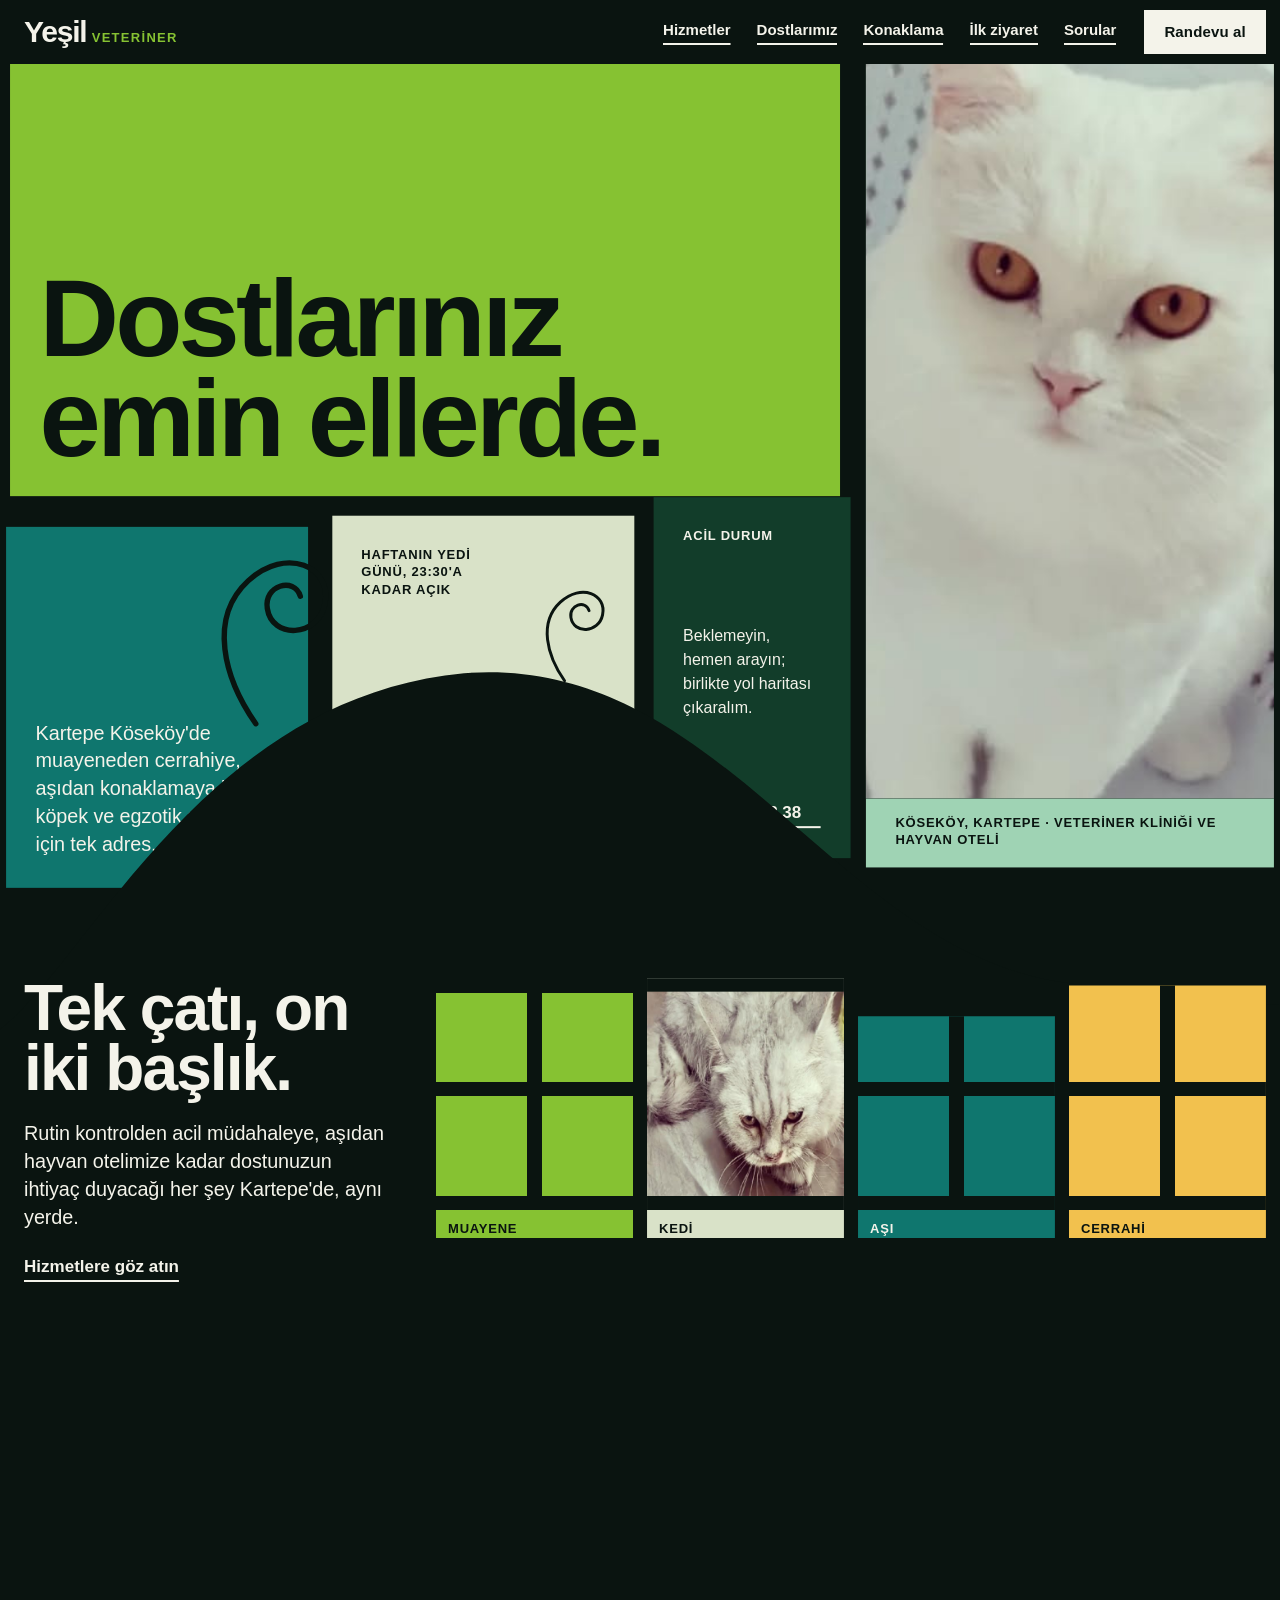
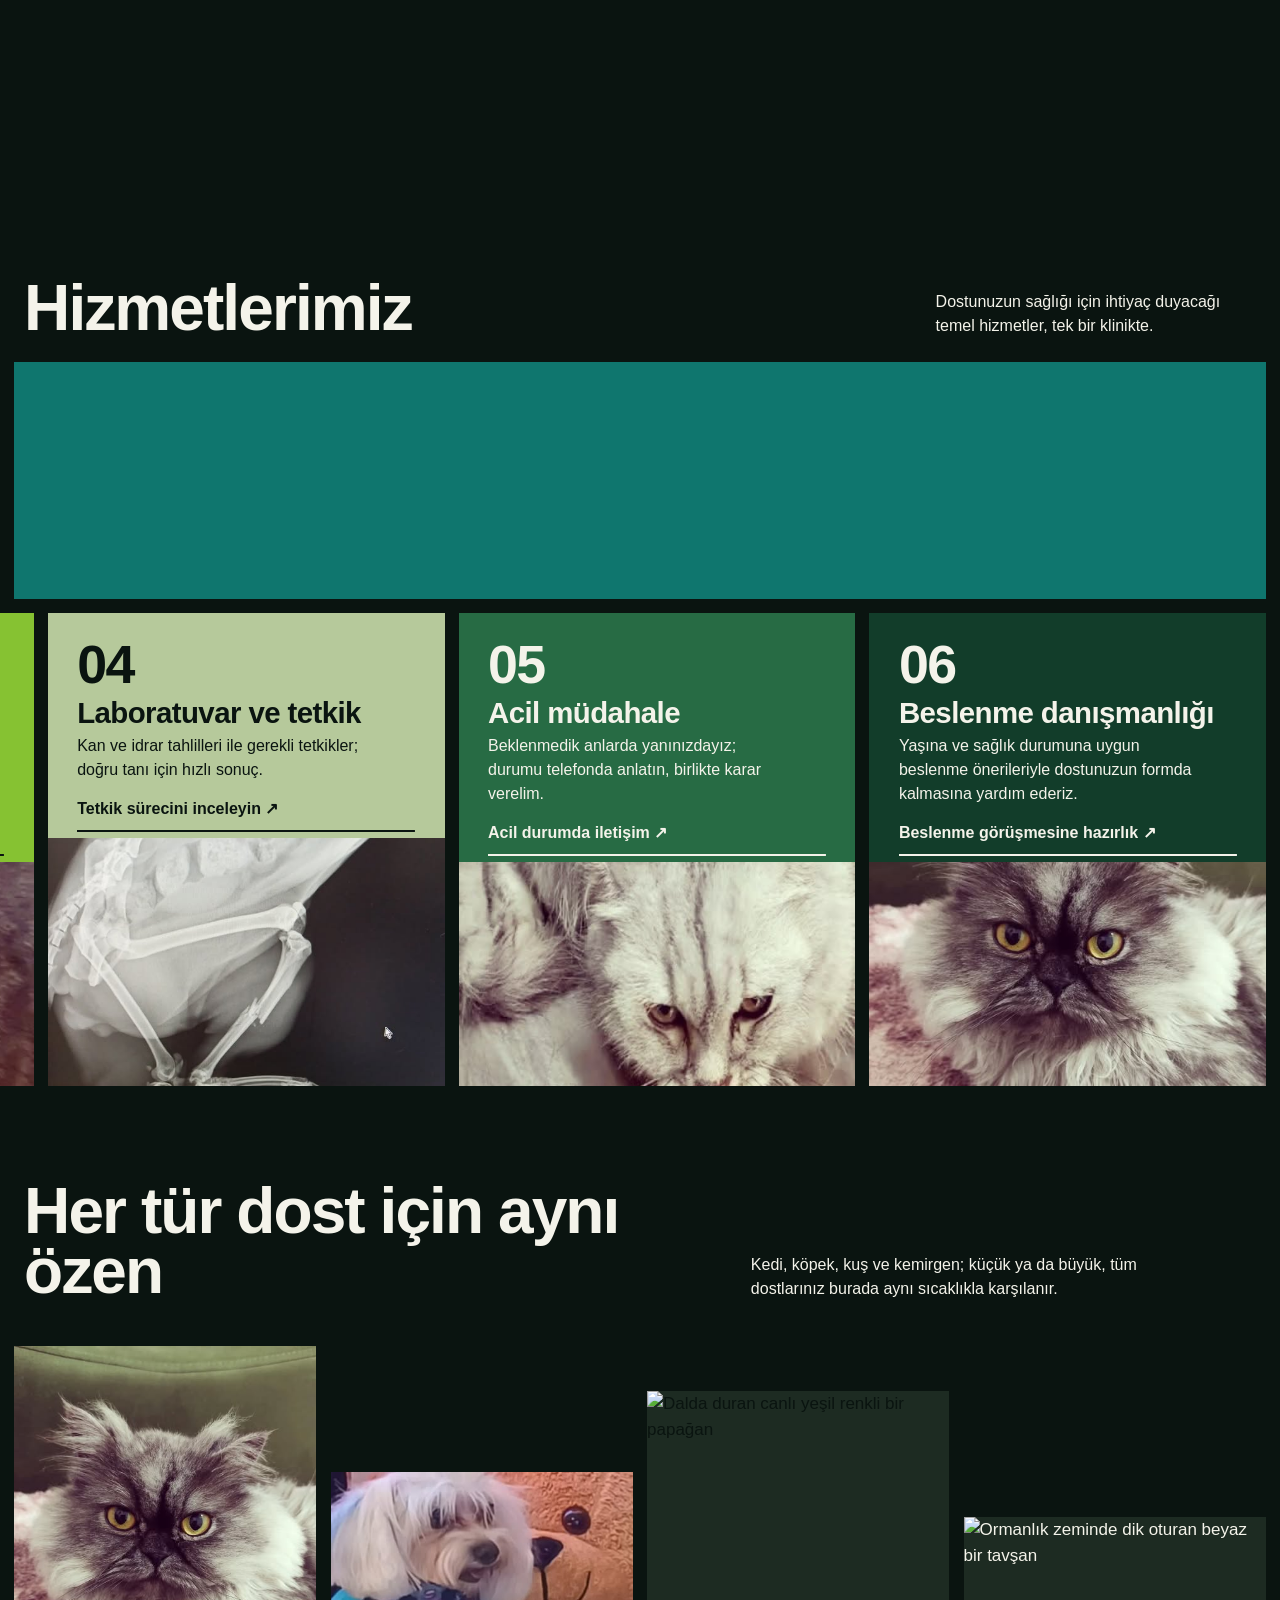
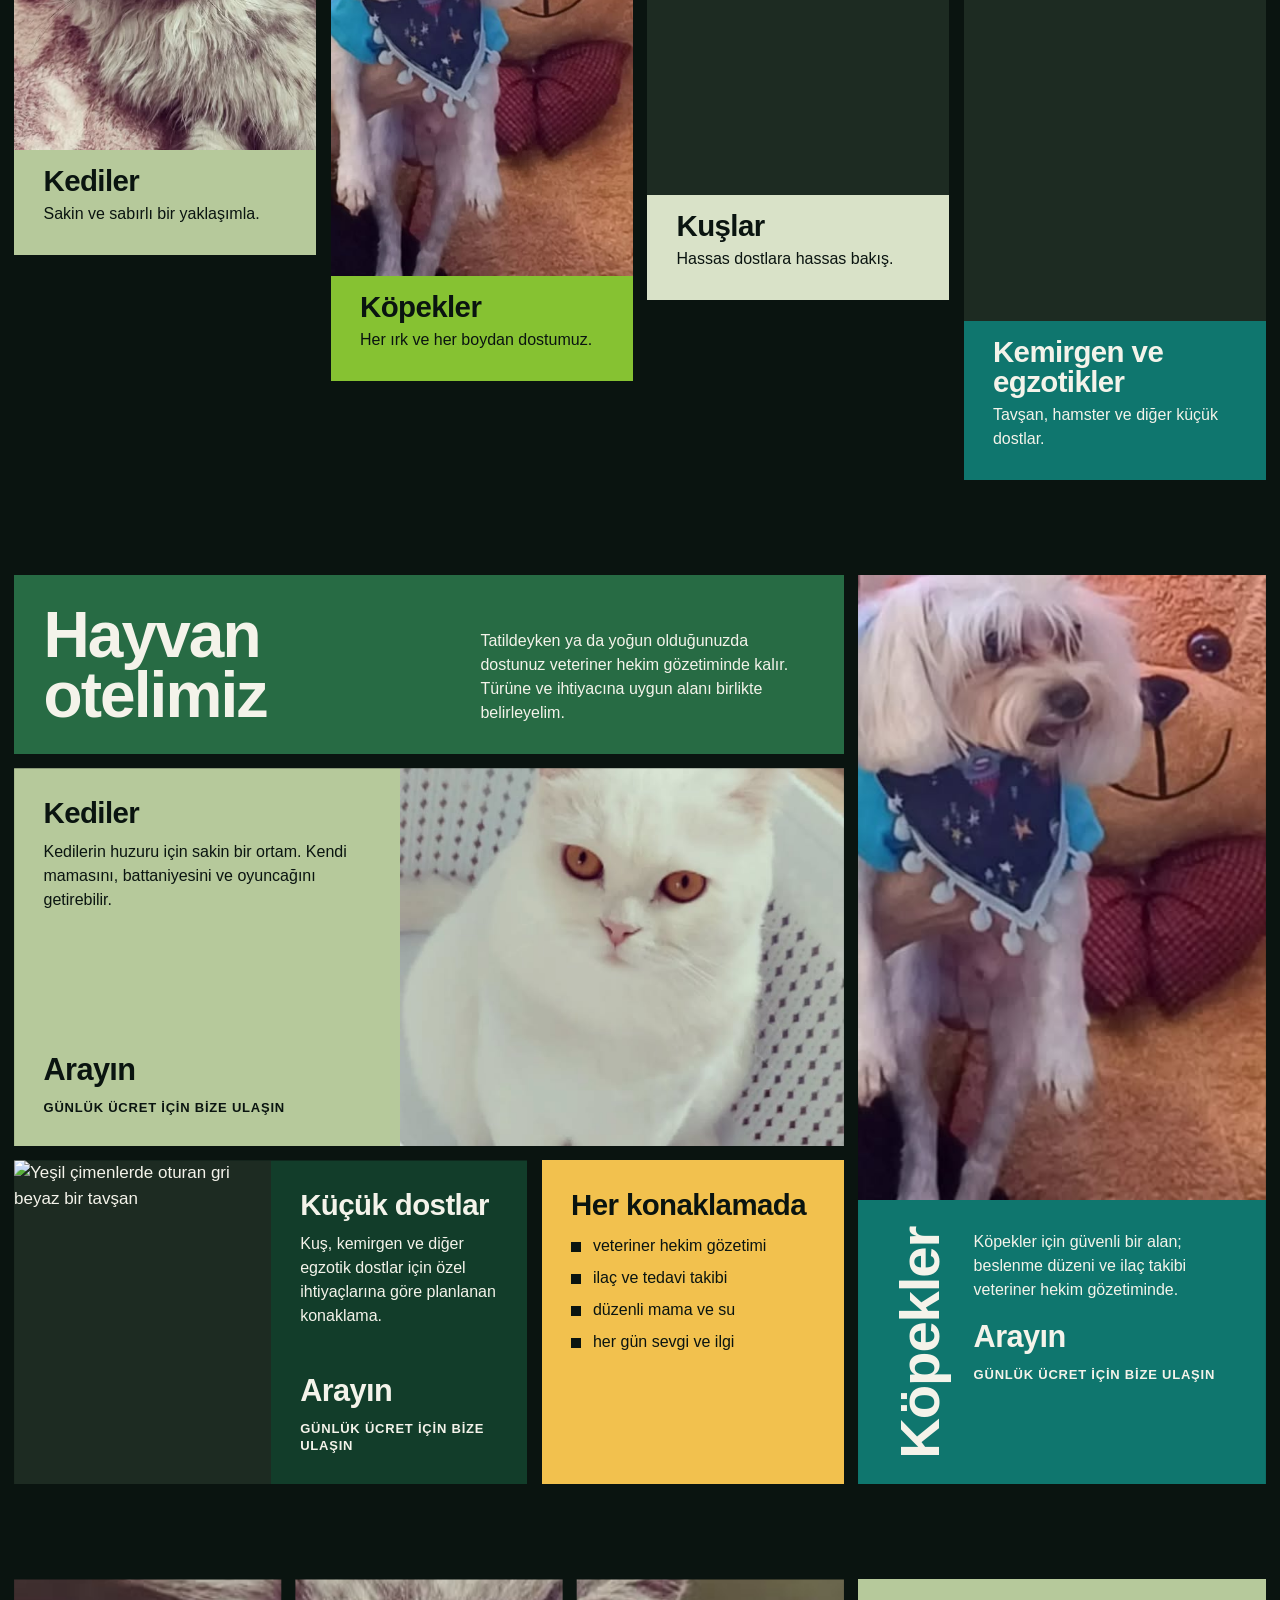
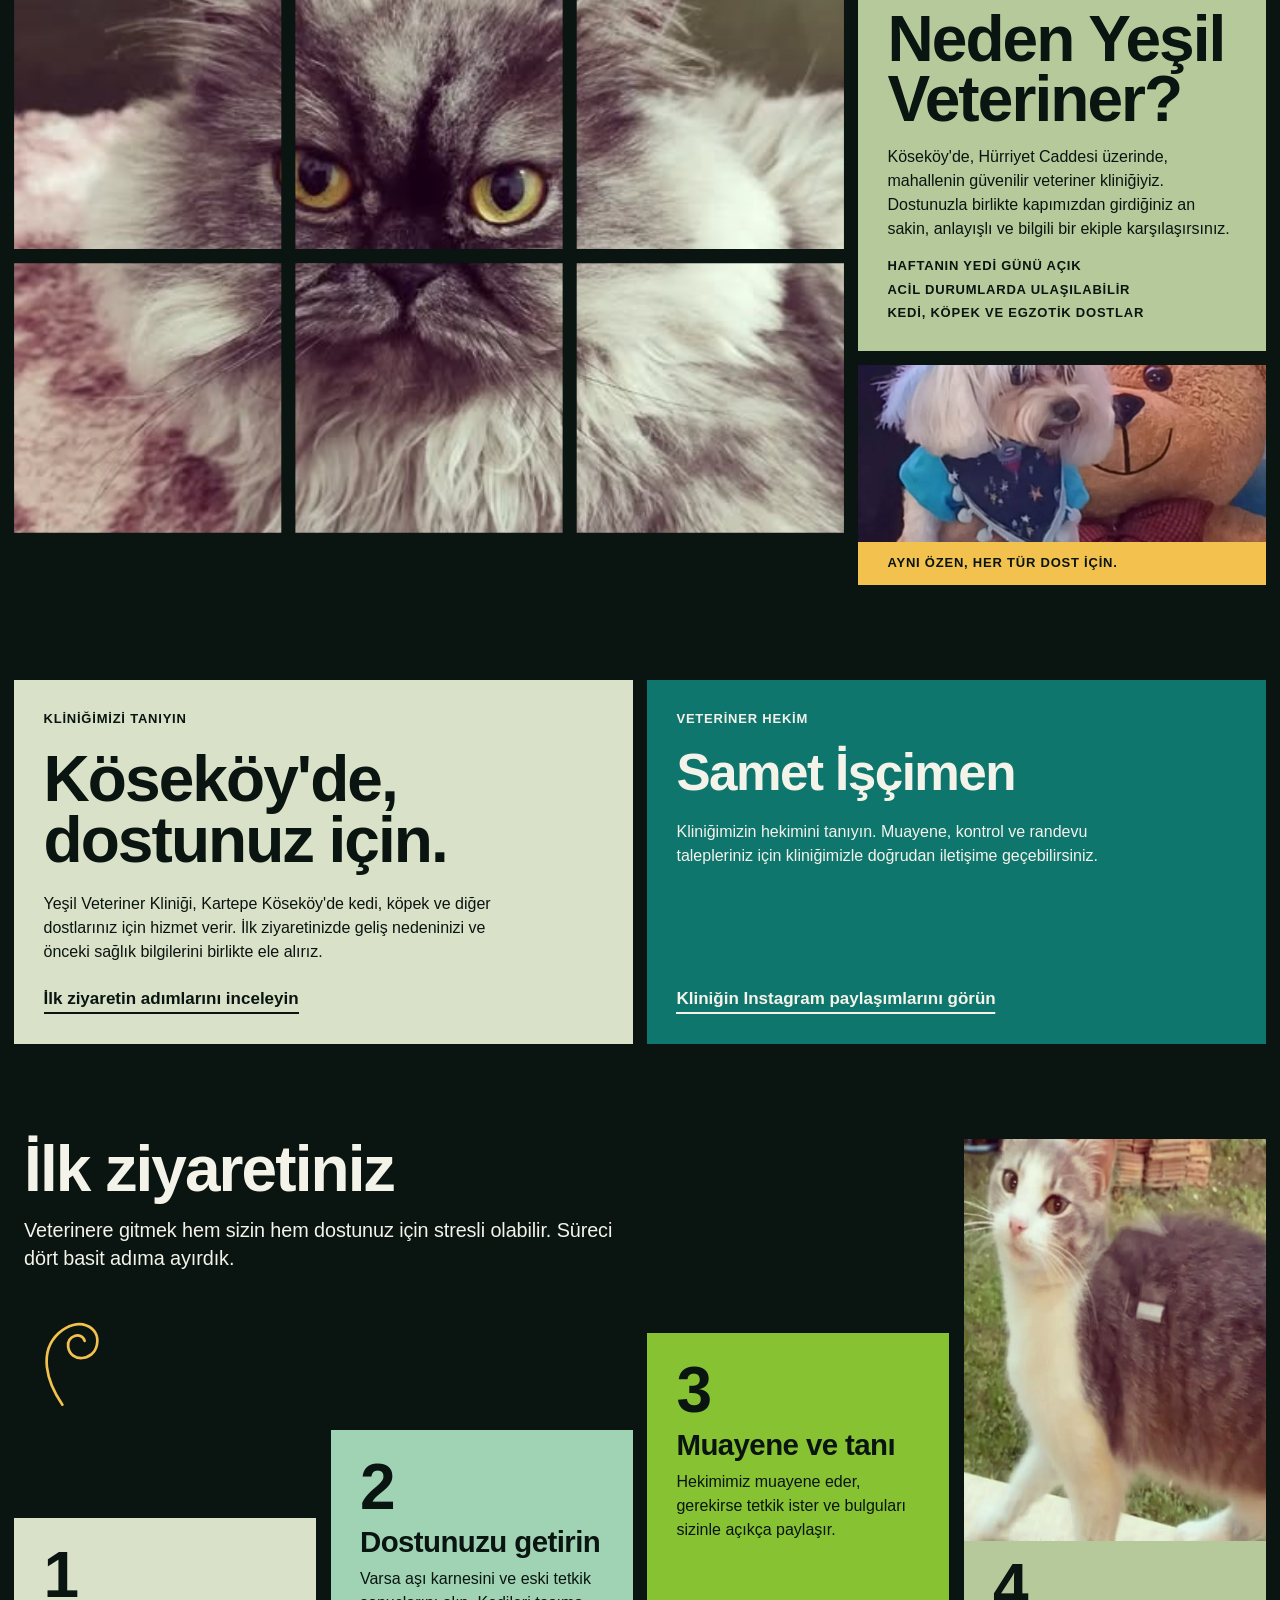
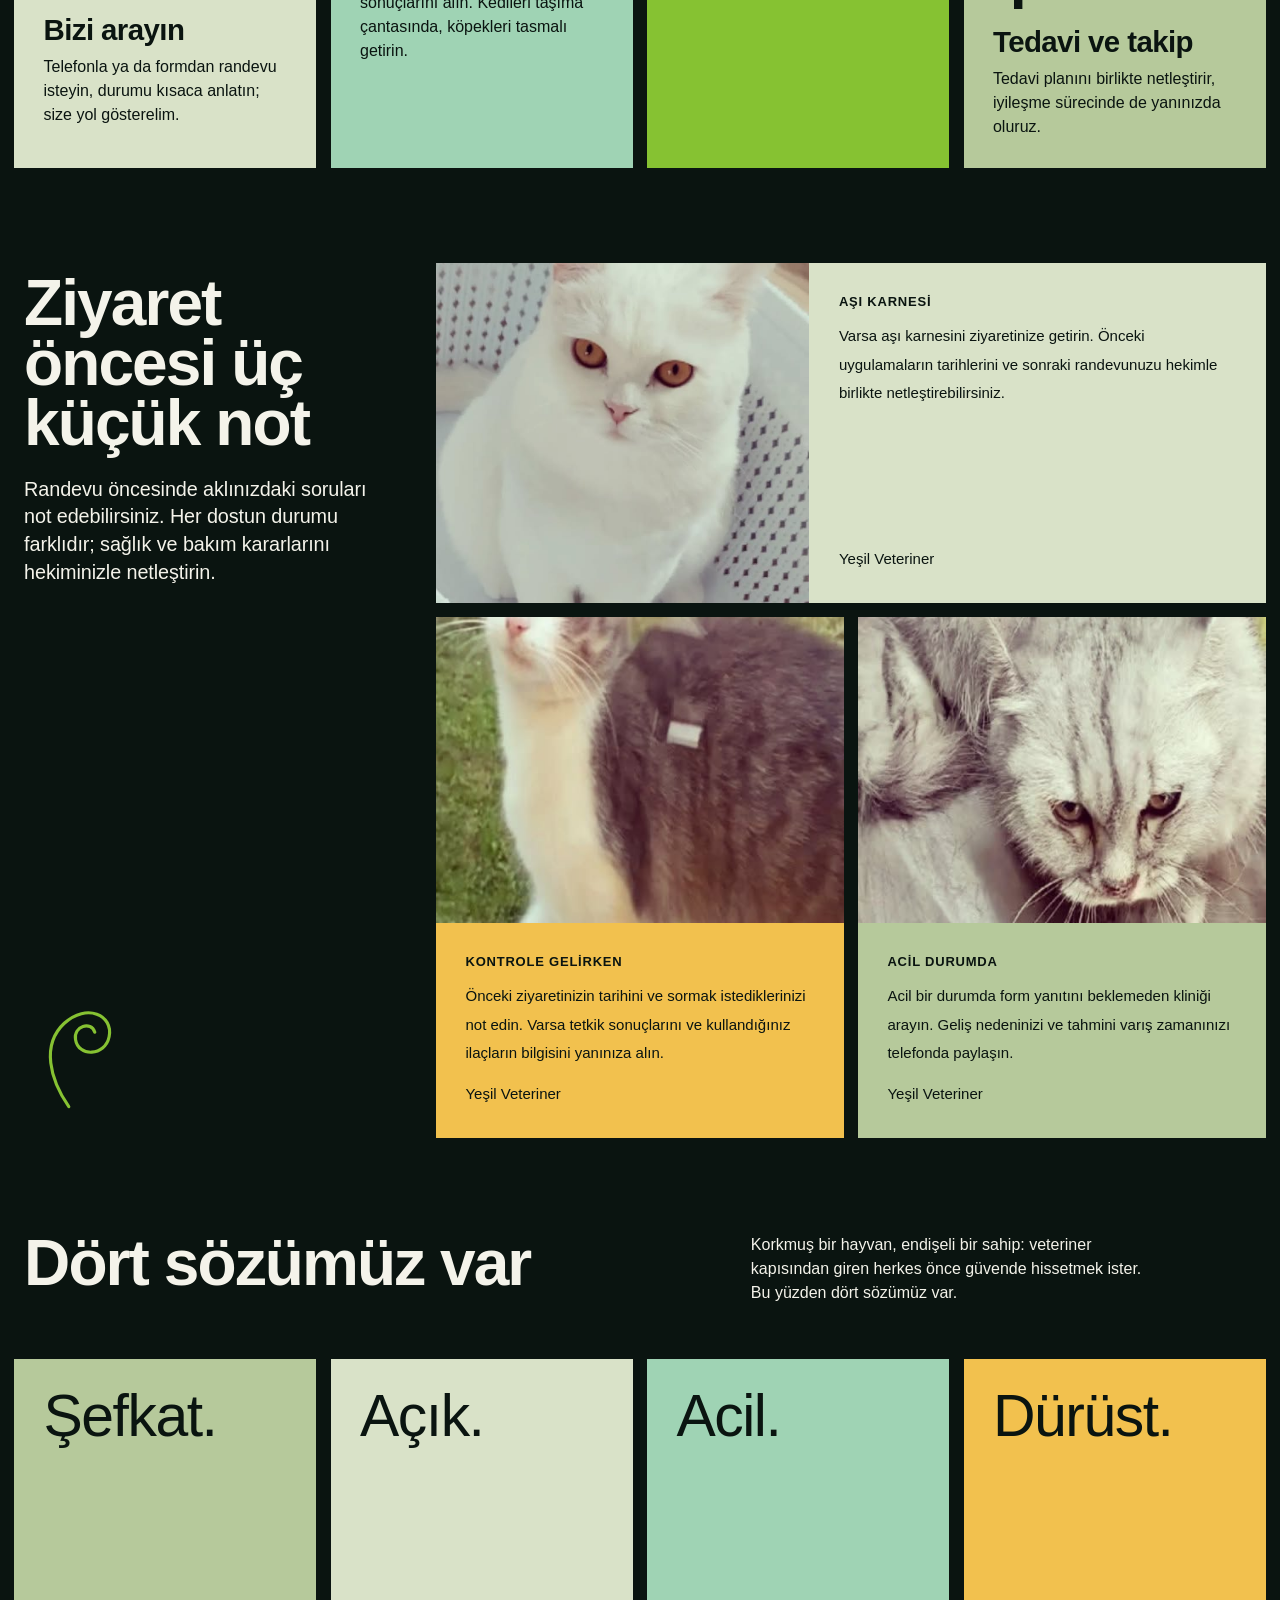
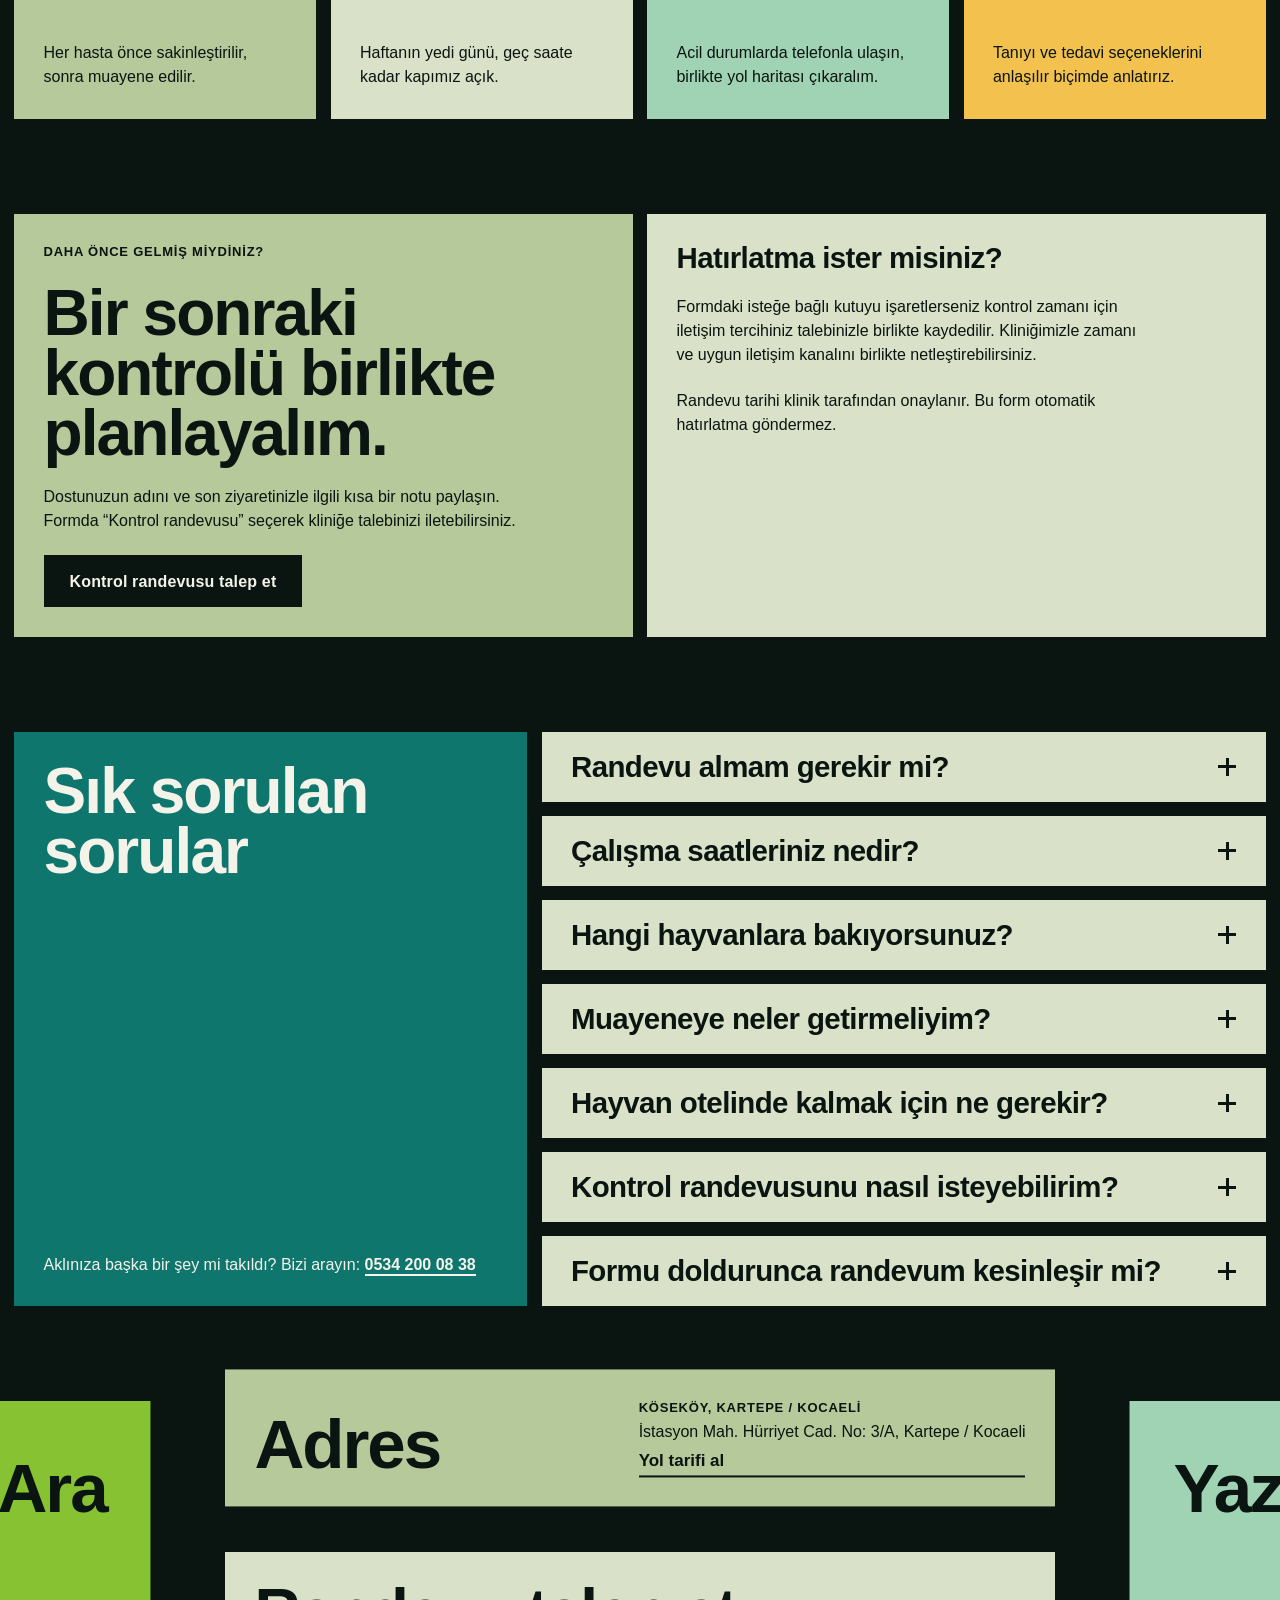
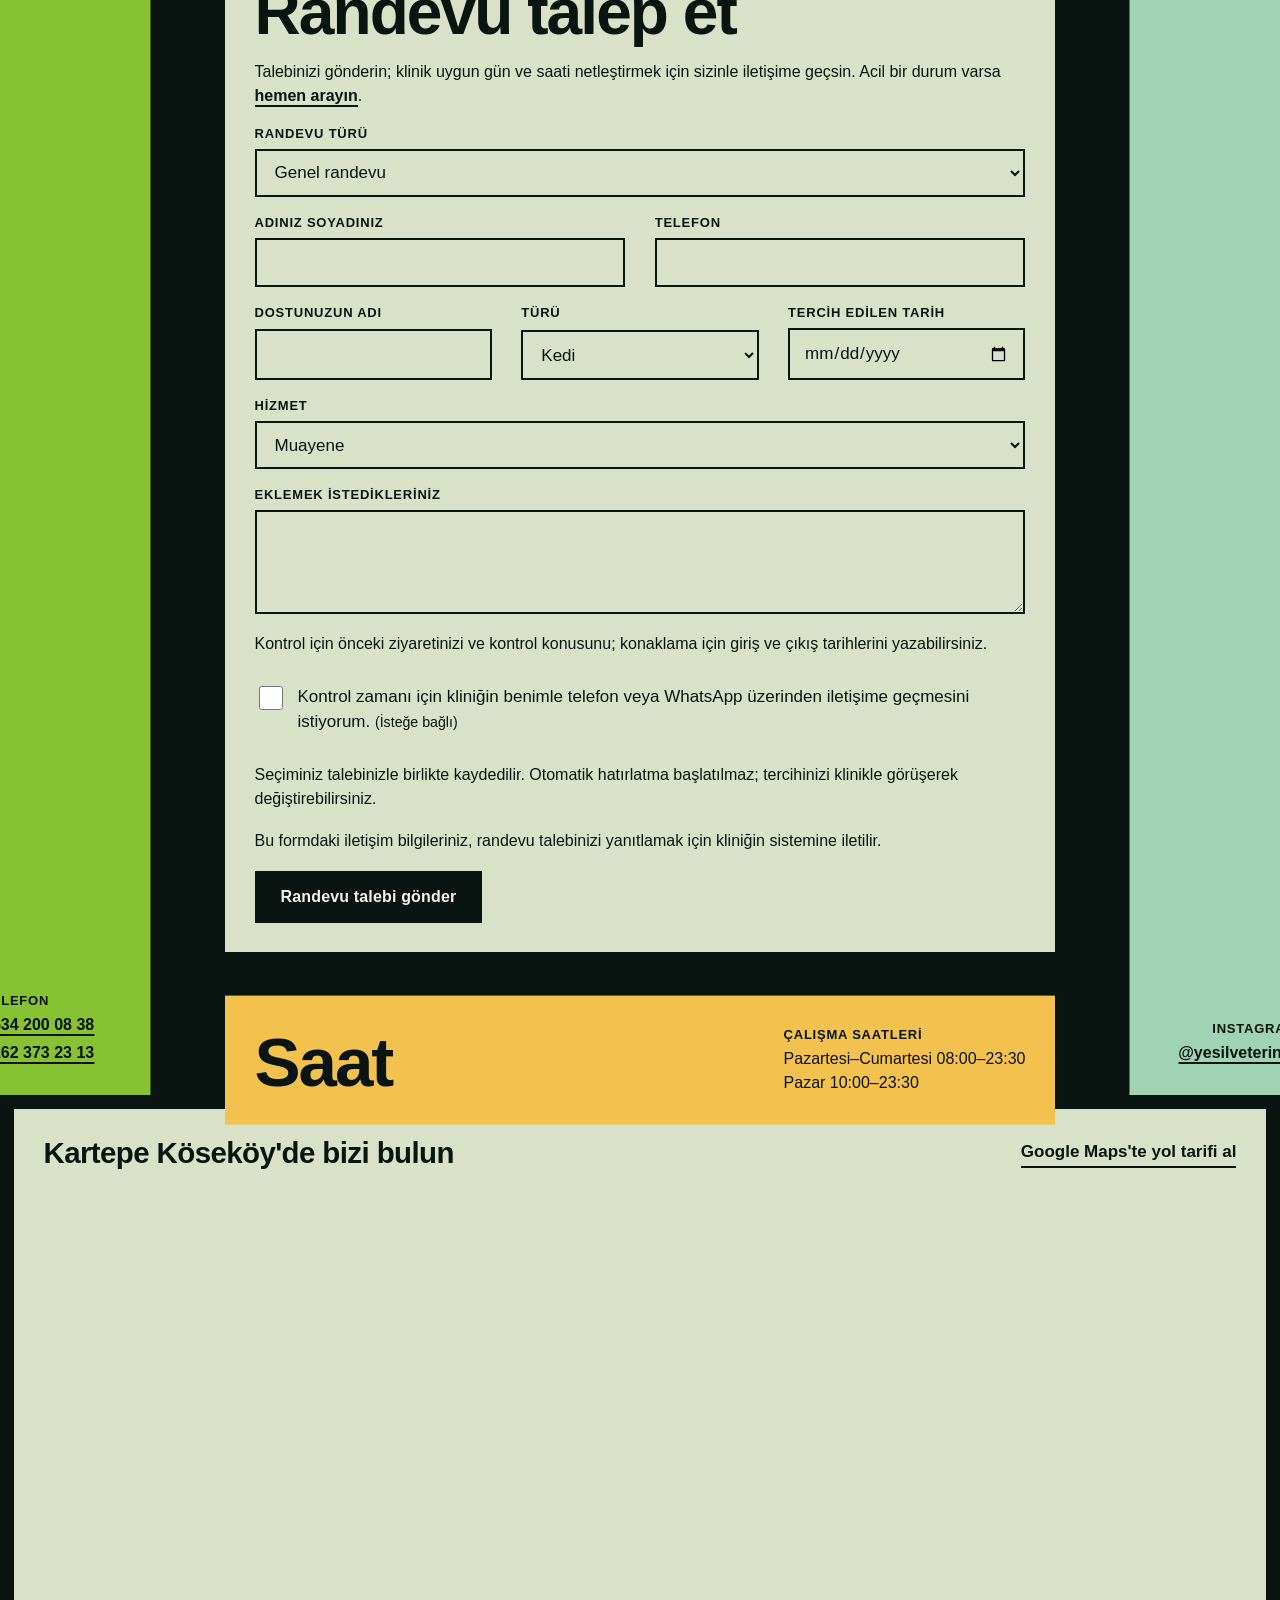
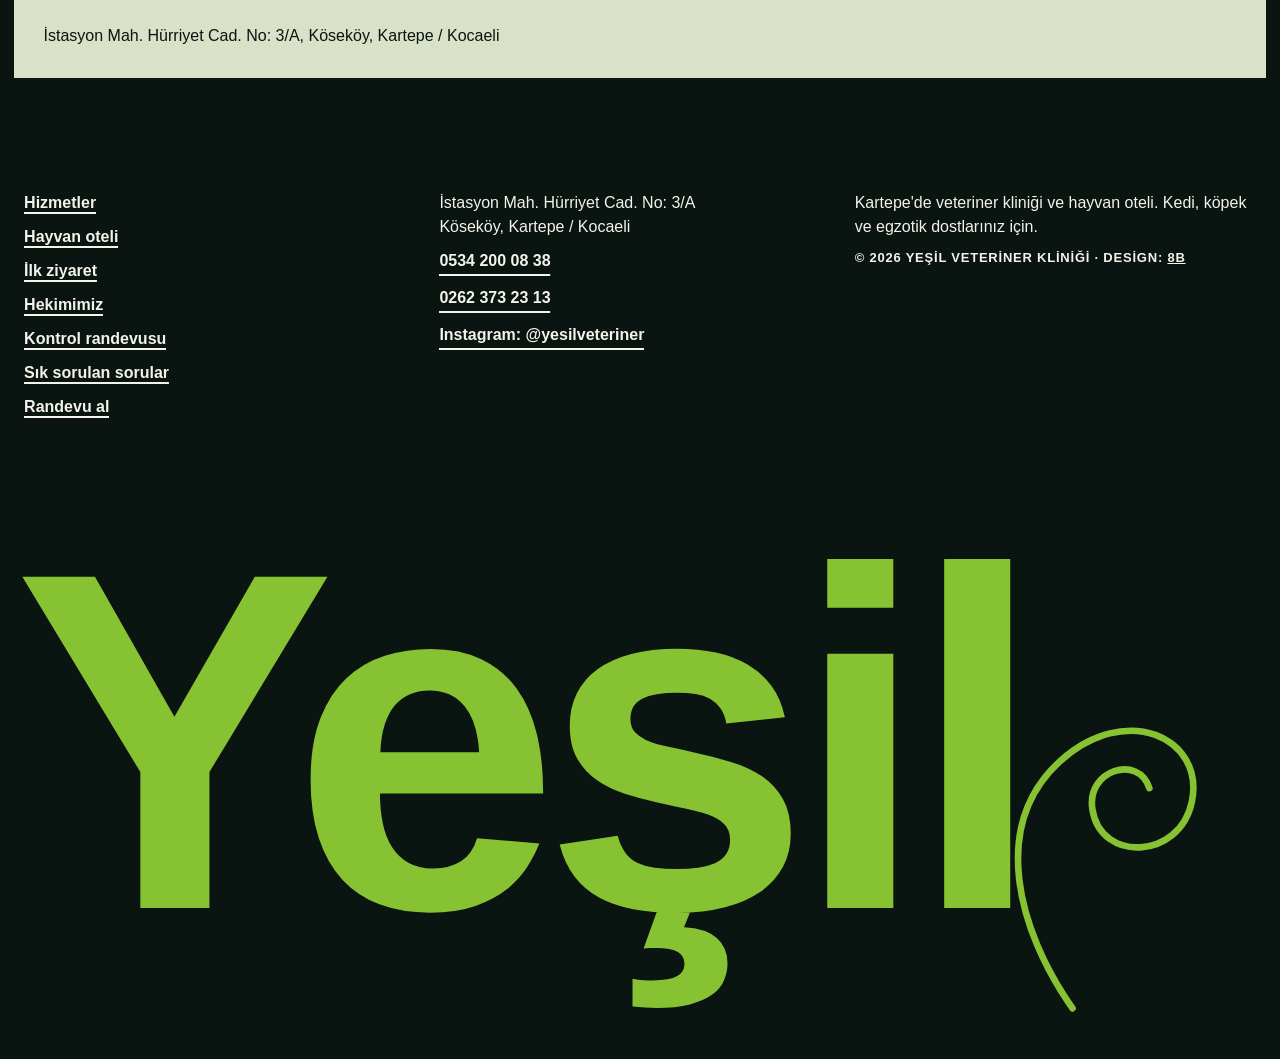
==== commit 9f3ec2f6: "Connect appointment form to private Supabase backend" ====
--- a/index.html
+++ b/index.html
@@ -1,1581 +1,1543 @@
-<!doctype html>
-<!--
-  Free website template by 8B: https://8b.com/templates/sill/
-  Source: https://github.com/8bsite/pet-boarding-website-template
-  MIT License (code) https://8b.com/ · Photos: Yeşil Veteriner Instagram and Unsplash, see CREDITS.md · Fonts: Google Fonts (OFL)
-  One HTML file, no build step. Notes for people and AI agents: README.md and AGENTS.md.
--->
-<html lang="tr">
-<head>
-<meta charset="utf-8">
-<meta name="viewport" content="width=device-width, initial-scale=1">
-<title>Yeşil Veteriner Kliniği | Kartepe Köseköy Veteriner ve Hayvan Oteli</title>
-<meta name="description" content="Kartepe Köseköy'de Yeşil Veteriner Kliniği: kedi, köpek ve egzotik hayvanlar için muayene, aşı, cerrahi, laboratuvar, acil müdahale ve hayvan oteli. Haftanın yedi günü 23:30'a kadar açık.">
-<meta name="generator" content="8B Templates">
-<meta name="theme-color" content="#0a1410">
-<link rel="canonical" href="https://batuhantnk.github.io/yesil-veteriner/">
-<meta property="og:type" content="website">
-<meta property="og:url" content="https://batuhantnk.github.io/yesil-veteriner/">
-<meta property="og:locale" content="tr_TR">
-<meta property="og:title" content="Yeşil Veteriner Kliniği | Kartepe Köseköy">
-<meta property="og:description" content="Kedi, köpek ve egzotik dostlarınız için Kartepe'de veteriner kliniği ve hayvan oteli. Muayene, aşı, cerrahi, laboratuvar ve acil müdahale.">
-<meta property="og:image" content="https://batuhantnk.github.io/yesil-veteriner/yesil-bandanali-kopek.jpg">
-<meta property="og:image:alt" content="Yeşil Veteriner Instagram hesabından mavi bandanalı beyaz köpek">
-<meta name="twitter:card" content="summary">
-<link rel="icon" href="data:image/svg+xml,%3Csvg%20xmlns%3D'http%3A%2F%2Fwww.w3.org%2F2000%2Fsvg'%20viewBox%3D'0%200%2064%2064'%3E%3Crect%20width%3D'64'%20height%3D'64'%20rx%3D'14'%20fill%3D'%2386c232'%2F%3E%3Ctext%20x%3D'32'%20y%3D'45'%20font-family%3D'Arial%2CHelvetica%2Csans-serif'%20font-size%3D'38'%20font-weight%3D'700'%20text-anchor%3D'middle'%20fill%3D'%230a1410'%3EY%3C%2Ftext%3E%3C%2Fsvg%3E">
-<script type="application/ld+json">
-{
-  "@context": "https://schema.org",
-  "@type": "VeterinaryCare",
-  "name": "Yeşil Veteriner Kliniği",
-  "url": "https://batuhantnk.github.io/yesil-veteriner/",
-  "image": "https://batuhantnk.github.io/yesil-veteriner/yesil-bandanali-kopek.jpg",
-  "description": "Kartepe Köseköy'de kedi, köpek ve egzotik hayvanlar için veteriner kliniği ve hayvan oteli.",
-  "telephone": ["+905342000838", "+902623732313"],
-  "address": { "@type": "PostalAddress", "streetAddress": "İstasyon Mah. Hürriyet Cad. No: 3/A", "addressLocality": "Kartepe", "addressRegion": "Kocaeli", "addressCountry": "TR" },
-  "geo": { "@type": "GeoCoordinates", "latitude": 40.749566, "longitude": 30.021737 },
-  "openingHoursSpecification": [
-    { "@type": "OpeningHoursSpecification", "dayOfWeek": ["Monday","Tuesday","Wednesday","Thursday","Friday","Saturday"], "opens": "08:00", "closes": "23:30" },
-    { "@type": "OpeningHoursSpecification", "dayOfWeek": "Sunday", "opens": "10:00", "closes": "23:30" }
-  ],
-  "sameAs": ["https://www.instagram.com/yesilveteriner"]
-}
-</script>
-<link rel="preconnect" href="https://fonts.gstatic.com" crossorigin>
-<link rel="preload" href="https://fonts.gstatic.com/s/gabarito/v9/QGYtz_0dZAGKJJ4t3HtoW4U.woff2" as="font" type="font/woff2" crossorigin>
-<link rel="preload" href="https://fonts.gstatic.com/s/rethinksans/v7/AMOWz4SDuXOMCPfdoglY9JQEVFi3.woff2" as="font" type="font/woff2" crossorigin>
-<style>
-/* latin-ext */
-@font-face {
-  font-family: 'Gabarito';
-  font-style: normal;
-  font-weight: 500 900;
-  font-display: swap;
-  src: url(https://fonts.gstatic.com/s/gabarito/v9/QGYtz_0dZAGKJJ4t3HtmW4XUng.woff2) format('woff2');
-  unicode-range: U+0100-02BA, U+02BD-02C5, U+02C7-02CC, U+02CE-02D7, U+02DD-02FF, U+0304, U+0308, U+0329, U+1D00-1DBF, U+1E00-1E9F, U+1EF2-1EFF, U+2020, U+20A0-20AB, U+20AD-20C4, U+2113, U+2C60-2C7F, U+A720-A7FF;
-}
-/* latin */
-@font-face {
-  font-family: 'Gabarito';
-  font-style: normal;
-  font-weight: 500 900;
-  font-display: swap;
-  src: url(https://fonts.gstatic.com/s/gabarito/v9/QGYtz_0dZAGKJJ4t3HtoW4U.woff2) format('woff2');
-  unicode-range: U+0000-00FF, U+0131, U+0152-0153, U+02BB-02BC, U+02C6, U+02DA, U+02DC, U+0304, U+0308, U+0329, U+2000-206F, U+20AC, U+2122, U+2191, U+2193, U+2212, U+2215, U+FEFF, U+FFFD;
-}
-/* fallback */
-@font-face {
-  font-family: 'Playwrite US Modern';
-  font-style: normal;
-  font-weight: 300;
-  font-display: swap;
-  src: url(https://fonts.gstatic.com/s/playwriteusmodern/v11/H4cMBWmRlMXPhla3hmMaveiYz8nSDkIFLNIYl2TXUwK62Yp_Ng2G.woff2) format('woff2');
-}
-/* latin-ext */
-@font-face {
-  font-family: 'Rethink Sans';
-  font-style: normal;
-  font-weight: 400 600;
-  font-display: swap;
-  src: url(https://fonts.gstatic.com/s/rethinksans/v7/AMOWz4SDuXOMCPfdoglY9JQEWli389k.woff2) format('woff2');
-  unicode-range: U+0100-02BA, U+02BD-02C5, U+02C7-02CC, U+02CE-02D7, U+02DD-02FF, U+0304, U+0308, U+0329, U+1D00-1DBF, U+1E00-1E9F, U+1EF2-1EFF, U+2020, U+20A0-20AB, U+20AD-20C4, U+2113, U+2C60-2C7F, U+A720-A7FF;
-}
-/* latin */
-@font-face {
-  font-family: 'Rethink Sans';
-  font-style: normal;
-  font-weight: 400 600;
-  font-display: swap;
-  src: url(https://fonts.gstatic.com/s/rethinksans/v7/AMOWz4SDuXOMCPfdoglY9JQEVFi3.woff2) format('woff2');
-  unicode-range: U+0000-00FF, U+0131, U+0152-0153, U+02BB-02BC, U+02C6, U+02DA, U+02DC, U+0304, U+0308, U+0329, U+2000-206F, U+20AC, U+2122, U+2191, U+2193, U+2212, U+2215, U+FEFF, U+FFFD;
-}
-</style>
-<style data-8b-part="layers">@layer tokens, base, atoms, layout, sections, scenes;</style>
-<style data-8b-part="tokens">
-@layer tokens {
-:root {
-  --color-1: #0a1410;
-  --color-2: #f4f3ea;
-  --color-3: #86c232;
-  --color-4: #123d2a;
-  --color-5: #0f766e;
-  --color-6: #d9e2c8;
-  --color-7: #9fd3b4;
-  --color-8: #276b44;
-  --color-9: #b6c99b;
-  --color-10: #f2c14e;
-  --font-1: "Gabarito", "Gabarito Fallback", Arial, sans-serif;
-  --font-2: "Rethink Sans", "Rethink Sans Fallback", Arial, sans-serif;
-  --font-3: "Playwrite US Modern", "Playwrite US Modern Fallback", Georgia, Arial, cursive;
-  --space-1: clamp(8px, 1.1vw, 16px);
-  --space-2: clamp(18px, 2.3vw, 34px);
-}
-}
-</style>
-<style data-8b-part="base">
-@layer base {
-/* font fallbacks: start */
-@font-face { font-family: "Gabarito Fallback"; src: local("Arial Black"), local("Arial-Black"), local("Arial Bold"); font-weight: 800 1000; size-adjust: 80.9%; ascent-override: 116.2%; descent-override: 32.1%; line-gap-override: 0%; }
-@font-face { font-family: "Gabarito Fallback"; src: local("Arial"), local("ArialMT"), local("Helvetica"); font-weight: 100 549; size-adjust: 98.7%; ascent-override: 95.3%; descent-override: 26.4%; line-gap-override: 0%; }
-@font-face { font-family: "Rethink Sans Fallback"; src: local("Arial Bold"), local("Arial-BoldMT"), local("Helvetica Bold"); font-weight: 550 799; size-adjust: 94.4%; ascent-override: 104.9%; descent-override: 32.9%; line-gap-override: 0%; }
-@font-face { font-family: "Rethink Sans Fallback"; src: local("Arial"), local("ArialMT"), local("Helvetica"); font-weight: 100 549; size-adjust: 103.9%; ascent-override: 95.3%; descent-override: 29.8%; line-gap-override: 0%; }
-@font-face { font-family: "Playwrite US Modern Fallback"; src: local("Arial"), local("ArialMT"), local("Helvetica"); font-weight: 100 549; size-adjust: 116.5%; ascent-override: 115.9%; descent-override: 37.8%; line-gap-override: 0%; }
-/* font fallbacks: end */
-  *, *::before, *::after { box-sizing: border-box; }
-  html { -webkit-text-size-adjust: 100%; text-size-adjust: 100%; }
-  body { margin: 0; background: var(--color-1); color: var(--color-2); font-family: var(--font-2); font-size: 17px; line-height: 1.5; -webkit-font-smoothing: antialiased; }
-  img, svg { display: block; max-width: 100%; }
-  h1, h2, h3, p, ol, ul, figure, blockquote, address, dl, dd { margin: 0; }
-  ol, ul { padding: 0; list-style: none; }
-  address { font-style: normal; }
-  a { color: inherit; }
-  button, input, select, textarea { font: inherit; color: inherit; }
-  :focus-visible { outline: 3px solid currentColor; outline-offset: 3px; }
-  html.lenis, html.lenis body { height: auto; }
-  .lenis-stopped { overflow: clip; }
-  .lenis.lenis-smooth [data-lenis-prevent] { overscroll-behavior: contain; }
-  .lenis.lenis-smooth iframe { pointer-events: none; }
-}
-</style>
-<style data-8b-part="system">
-@layer atoms {
-.m-text { font-family: var(--font-2); font-size: clamp(16px, 1.15vw, 18px); font-weight: 400; line-height: 1.5; letter-spacing: 0; text-transform: none; font-style: normal; }
-.m-text-2 { font-family: var(--font-1); font-size: clamp(46px, 7.2vw, 116px); font-weight: 900; line-height: .9; letter-spacing: -.035em; text-transform: none; font-style: normal; }
-.m-text-3 { font-family: var(--font-1); font-size: clamp(38px, 5vw, 78px); font-weight: 800; line-height: .94; letter-spacing: -.03em; text-transform: none; font-style: normal; }
-.m-text-4 { font-family: var(--font-2); font-size: 13px; font-weight: 600; line-height: 1.35; letter-spacing: .06em; text-transform: uppercase; font-style: normal; }
-.m-text-5 { font-family: var(--font-3); font-size: clamp(15px, 1.15vw, 17px); font-weight: 300; line-height: 1.9; letter-spacing: 0; text-transform: none; font-style: normal; }
-.m-text-6 { font-family: var(--font-1); font-size: clamp(24px, 2.3vw, 34px); font-weight: 800; line-height: 1.02; letter-spacing: -.02em; text-transform: none; font-style: normal; }
-.m-text-7 { font-family: var(--font-2); font-size: clamp(18px, 1.55vw, 22px); font-weight: 400; line-height: 1.4; letter-spacing: -.005em; text-transform: none; font-style: normal; }
-.m-text-8 { font-family: var(--font-1); font-size: clamp(40px, 4.6vw, 72px); font-weight: 500; line-height: .95; letter-spacing: -.025em; text-transform: none; font-style: normal; }
-
-.m-btn { position: relative; isolation: isolate; overflow: hidden; display: inline-flex; align-items: center; justify-content: center; min-height: 52px; padding: 14px 26px; border: 0; background: var(--color-1); color: var(--color-2); font-family: var(--font-2); font-size: 16px; font-weight: 600; line-height: 1.2; letter-spacing: .01em; text-decoration: none; cursor: pointer; }
-.m-btn::before { content: ""; position: absolute; z-index: -1; left: -12%; right: -12%; top: 0; height: 150%; border-radius: 50% 50% 0 0 / 34% 34% 0 0; background: var(--color-10); transform: translateY(101%); transition: transform .5s cubic-bezier(.25, .8, .25, 1); }
-.m-btn__label { transition: color .3s; }
-.m-btn:focus-visible { outline-color: var(--color-1); }
-@media (hover: hover) {
-  .m-btn:hover::before { transform: translateY(-12%); }
-  .m-btn:hover .m-btn__label { color: var(--color-1); }
-}
-.m-btn-2 { position: relative; isolation: isolate; overflow: hidden; display: inline-flex; align-items: center; justify-content: center; min-height: 44px; padding: 10px 20px; border: 0; background: var(--color-2); color: var(--color-1); font-family: var(--font-2); font-size: 15px; font-weight: 600; line-height: 1.2; letter-spacing: .01em; text-decoration: none; cursor: pointer; }
-.m-btn-2::before { content: ""; position: absolute; z-index: -1; left: -12%; right: -12%; top: 0; height: 150%; border-radius: 50% 50% 0 0 / 34% 34% 0 0; background: var(--color-3); transform: translateY(101%); transition: transform .5s cubic-bezier(.25, .8, .25, 1); }
-.m-btn-2:focus-visible { outline-color: var(--color-2); }
-@media (hover: hover) {
-  .m-btn-2:hover::before { transform: translateY(-12%); }
-}
-.m-link { color: inherit; font-weight: 600; text-decoration: none; background-image: linear-gradient(currentColor, currentColor); background-repeat: no-repeat; background-size: 100% 2px; background-position: 100% 100%; padding-bottom: 3px; }
-@keyframes m-link-swipe { 0% { background-size: 100% 2px; background-position: 100% 100%; } 45% { background-size: 0% 2px; background-position: 100% 100%; } 46% { background-size: 0% 2px; background-position: 0% 100%; } 100% { background-size: 100% 2px; background-position: 0% 100%; } }
-@media (hover: hover) {
-  .m-link:hover { animation: m-link-swipe .7s cubic-bezier(.6, 0, .3, 1); }
-}
-.m-iconbtn { position: relative; display: inline-grid; place-items: center; width: 44px; height: 44px; padding: 0; border: 2px solid currentColor; background: transparent; color: var(--color-2); cursor: pointer; }
-.m-iconbtn__icon { position: relative; width: 18px; height: 12px; transition: transform .45s cubic-bezier(.3, .8, .3, 1); }
-.m-iconbtn__icon::before, .m-iconbtn__icon::after { content: ""; position: absolute; left: 0; right: 0; height: 3px; background: currentColor; }
-.m-iconbtn__icon::before { top: 0; }
-.m-iconbtn__icon::after { bottom: 0; }
-@media (hover: hover) {
-  .m-iconbtn:hover .m-iconbtn__icon { transform: rotate(90deg); }
-}
-
-.m-surface { background: var(--color-3); color: var(--color-1); }
-.m-surface-2 { background: var(--color-4); color: var(--color-2); }
-.m-surface-3 { background: var(--color-5); color: var(--color-2); }
-.m-surface-4 { background: var(--color-6); color: var(--color-1); }
-.m-surface-5 { background: var(--color-7); color: var(--color-1); }
-.m-surface-6 { background: var(--color-8); color: var(--color-2); }
-.m-surface-7 { background: var(--color-9); color: var(--color-1); }
-.m-surface-8 { background: var(--color-10); color: var(--color-1); }
-
-.m-photo { position: relative; overflow: hidden; background: var(--color-1); }
-.m-photo img { position: absolute; inset: 0; width: 100%; height: 100%; max-width: none; object-fit: cover; }
-.m-field { display: grid; gap: 6px; }
-.m-field__label { font-family: var(--font-2); font-size: 13px; font-weight: 600; line-height: 1.3; letter-spacing: .06em; text-transform: uppercase; }
-.m-field__input { width: 100%; min-height: 48px; padding: 11px 14px; border: 2px solid var(--color-1); border-radius: 0; background: transparent; color: var(--color-1); font-family: var(--font-2); font-size: 17px; font-weight: 400; line-height: 1.4; }
-.m-field__input:focus-visible { outline: 3px solid var(--color-1); outline-offset: 2px; }
-textarea.m-field__input { min-height: 104px; resize: vertical; }
-.m-curl { fill: none; stroke: currentColor; stroke-width: 7; stroke-linecap: round; overflow: visible; }
-.m-curl path { stroke-dasharray: 1; stroke-dashoffset: 0; }
-}
-</style>
-<style data-8b-part="layout">
-@layer layout {
-  .u-sr { position: absolute; width: 1px; height: 1px; overflow: hidden; clip-path: inset(50%); white-space: nowrap; }
-}
-</style>
-<style data-8b-part="section:nav">
-@layer sections {
-  #nav .nav__bar { position: fixed; z-index: 50; top: 0; left: 0; right: 0; height: 64px; display: flex; align-items: center; gap: 28px; padding: 0 var(--space-1) 0 calc(var(--space-1) + 10px); background: var(--color-1); color: var(--color-2); transition: transform .4s cubic-bezier(.3, .7, .2, 1); }
-  #nav[data-hidden] .nav__bar { transform: translateY(-100%); }
-  #nav .nav__brand { font-family: var(--font-1); font-size: 30px; font-weight: 900; letter-spacing: -.04em; line-height: 1; text-decoration: none; }
-  #nav .nav__sub { margin-left: .4em; font-family: var(--font-2); font-size: 13px; font-weight: 600; letter-spacing: .1em; text-transform: uppercase; color: var(--color-3); }
-  #nav .nav__links { display: flex; gap: 26px; margin-left: auto; font-size: 15px; }
-  #nav .nav__toggle { display: none; }
-  #nav .nav__menu:not([hidden]) { position: fixed; z-index: 60; inset: 0; display: grid; grid-template-rows: auto 1fr; gap: var(--space-1); padding: var(--space-1); background: var(--color-1); overflow-y: auto; }
-  #nav .nav__close { justify-self: end; margin: 2px 2px 0 0; }
-  #nav .nav__close .m-iconbtn__icon { transform: rotate(45deg); height: 18px; }
-  #nav .nav__close .m-iconbtn__icon::before, #nav .nav__close .m-iconbtn__icon::after { top: 50%; bottom: auto; margin-top: -1.5px; }
-  #nav .nav__close .m-iconbtn__icon::after { transform: rotate(90deg); }
-  #nav .nav__menu ul { display: grid; gap: var(--space-1); grid-auto-rows: minmax(64px, 1fr); }
-  #nav .nav__menu a { display: flex; align-items: flex-end; height: 100%; padding: 16px 18px; font-family: var(--font-1); font-size: 34px; font-weight: 800; letter-spacing: -.02em; line-height: 1; text-decoration: none; }
-  @media (max-width: 860px) {
-    #nav .nav__bar { height: 56px; gap: 10px; }
-    #nav .nav__sub { font-size: 11px; }
-    #nav .nav__links { display: none; }
-    #nav .nav__book { margin-left: auto; }
-    #nav .nav__toggle { display: inline-grid; }
-  }
-}
-</style>
-<style data-8b-part="section:opening">
-@layer sections {
-  #opening { position: relative; overflow: clip; }
-  #opening .op-s1 { position: relative; z-index: 1; height: 100svh; min-height: 640px; padding: calc(64px + var(--space-1)) var(--space-1) var(--space-1); }
-  #opening .op-grid { height: 100%; display: grid; grid-template-columns: repeat(12, minmax(0, 1fr)); grid-template-rows: minmax(0, 1.2fr) minmax(0, 1fr); gap: var(--space-1); }
-  #opening .op-cell { display: grid; min-width: 0; min-height: 0; }
-  #opening .op-panel { position: relative; min-height: 0; padding: var(--space-2); display: flex; flex-direction: column; gap: 14px; }
-  #opening .op-a { grid-column: 1 / 9; grid-row: 1; }
-  #opening .op-a .op-panel { justify-content: flex-end; }
-  #opening .op-title { font-size: clamp(46px, 8.6vw, 136px); max-width: 7em; }
-  #opening .op-b { grid-column: 9 / 13; grid-row: 1 / 3; }
-  #opening .op-b .op-panel { padding: 0; gap: 0; }
-  #opening .op-photo { flex: 1; min-height: 0; }
-  #opening .op-photo img { width: 124%; left: -12%; object-position: 50% 30%; }
-  #opening .op-ledge { padding: 16px var(--space-2) 18px; }
-  #opening .op-c { grid-column: 1 / 4; grid-row: 2; }
-  #opening .op-c .op-panel { justify-content: flex-end; }
-  #opening .op-d { grid-column: 4 / 7; grid-row: 2; }
-  #opening .op-d .op-panel { justify-content: space-between; }
-  #opening .op-actions { display: flex; flex-wrap: wrap; align-items: center; gap: 14px 22px; }
-  #opening .op-curl { position: absolute; right: 9%; top: 11%; width: clamp(60px, 6.6vw, 104px); height: auto; transform-origin: 50% 100%; }
-  #opening .op-d .m-text-4 { max-width: 10em; }
-  #opening .op-e { grid-column: 7 / 9; grid-row: 2; }
-  #opening .op-e .op-panel { justify-content: space-between; }
-  #opening .op-e .m-text { font-size: 16px; }
-
-  #opening .op-s2 { position: relative; z-index: 3; min-height: 100svh; padding: calc(64px + var(--space-1)) var(--space-1) var(--space-1); display: grid; grid-template-columns: repeat(12, minmax(0, 1fr)); gap: var(--space-1); }
-  #opening .op-s2__text { position: relative; z-index: 1; grid-column: 1 / 5; align-self: start; display: grid; gap: 22px; justify-items: start; padding: 0 var(--space-2) var(--space-2) 10px; }
-  #opening .op-house { position: relative; z-index: 1; grid-column: 5 / 13; display: grid; grid-template-columns: repeat(4, minmax(0, 1fr)); grid-template-rows: repeat(3, minmax(0, 1fr)); gap: var(--space-1); }
-  #opening .op-win { position: relative; display: flex; flex-direction: column; justify-content: flex-end; min-height: 150px; clip-path: inset(0 0 0 0); }
-  #opening .op-win__photo { position: absolute; inset: 0 0 42px; }
-  #opening .op-win__label { position: absolute; left: 0; right: 0; bottom: 0; height: 42px; padding: 10px 12px 0; border-top: var(--space-1) solid var(--color-1); }
-  #opening .op-win--plain::before { content: ""; position: absolute; left: 50%; top: 0; bottom: 42px; width: var(--space-1); margin-left: calc(var(--space-1) / -2); background: var(--color-1); }
-  #opening .op-win--plain::after { content: ""; position: absolute; left: 0; right: 0; top: 40%; height: var(--space-1); background: var(--color-1); }
-  #opening .op-ink { display: none; position: absolute; z-index: 0; top: 0; left: -3%; width: 106%; height: 220svh; pointer-events: none; color: var(--color-1); }
-  #opening .op-ink__hill { width: 100%; height: 100%; fill: currentColor; }
-  #opening .op-ink__curl { position: absolute; left: 16%; top: -17svh; width: clamp(110px, 12vw, 190px); height: auto; }
-
-  @media (prefers-reduced-motion: no-preference) {
-    #opening .op-a .op-panel { animation: op-from-left .9s cubic-bezier(.2, .7, .2, 1) backwards; }
-    #opening .op-b .op-panel { animation: op-from-right 1s .05s cubic-bezier(.2, .7, .2, 1) backwards; }
-    #opening .op-c .op-panel { animation: op-from-below .9s .1s cubic-bezier(.2, .7, .2, 1) backwards; }
-    #opening .op-d .op-panel { animation: op-from-below .9s .16s cubic-bezier(.2, .7, .2, 1) backwards; }
-    #opening .op-e .op-panel { animation: op-from-above .9s .2s cubic-bezier(.2, .7, .2, 1) backwards; }
-    #opening .op-photo img { animation: op-look 6s ease-in-out infinite alternate; }
-    #opening .op-curl { animation: op-sway 2.6s ease-in-out infinite alternate; }
-    #opening .op-s1[data-paused] .op-photo img, #opening .op-s1[data-paused] .op-curl { animation-play-state: paused; }
-  }
-  @keyframes op-from-left { from { transform: translateX(-32px); } }
-  @keyframes op-from-right { from { transform: translateX(32px); } }
-  @keyframes op-from-below { from { transform: translateY(32px); } }
-  @keyframes op-from-above { from { transform: translateY(-32px); } }
-  @keyframes op-look { from { transform: translateX(-8%); } to { transform: translateX(8%); } }
-  @keyframes op-sway { from { transform: rotate(-10deg); } to { transform: rotate(10deg); } }
-
-  @media (max-width: 767.98px) {
-    /* Keep the first screen still so its main content can paint immediately. */
-    #opening .op-grid .op-panel, #opening .op-photo img { animation: none; }
-    #opening .op-s1 { height: auto; min-height: 100svh; padding-top: calc(56px + var(--space-1)); }
-    #opening .op-grid { height: auto; min-height: calc(100svh - 56px - 2 * var(--space-1)); grid-template-columns: repeat(6, minmax(0, 1fr)); grid-template-rows: auto minmax(190px, 1fr) auto auto; }
-    #opening .op-title { font-size: clamp(40px, 12.4vw, 60px); }
-    #opening .op-a { grid-column: 1 / 7; grid-row: 1; }
-    #opening .op-b { grid-column: 1 / 4; grid-row: 2; }
-    #opening .op-ledge { padding: 10px 14px 12px; }
-    #opening .op-e { grid-column: 4 / 7; grid-row: 2; }
-    #opening .op-e .op-panel { gap: 8px; }
-    #opening .op-e .m-text { font-size: 15px; line-height: 1.4; }
-    #opening .op-c { grid-column: 1 / 7; grid-row: 3; }
-    #opening .op-d { grid-column: 1 / 7; grid-row: 4; }
-    #opening .op-d .op-panel { gap: 14px; }
-    #opening .op-curl { width: 44px; top: 14px; right: 18px; }
-    #opening .op-s2 { padding-top: calc(56px + var(--space-1)); grid-template-columns: 1fr; grid-template-rows: auto 1fr; }
-    #opening .op-s2__text { grid-column: 1; align-self: start; padding: 10px 6px 18px; gap: 16px; }
-    #opening .op-house { grid-column: 1; grid-template-columns: repeat(3, minmax(0, 1fr)); grid-template-rows: repeat(4, minmax(104px, 1fr)); }
-    #opening .op-win { min-height: 104px; }
-    #opening .op-win__photo { bottom: 34px; }
-    #opening .op-win--plain::before { bottom: 34px; }
-    #opening .op-win__label { height: 34px; padding: 7px 8px 0; font-size: 11px; letter-spacing: .04em; }
-    #opening .op-ink { height: 240svh; }
-    #opening .op-ink__curl { left: 12%; top: -9svh; width: 84px; }
-  }
-}
-</style>
-<style data-8b-part="scene-style:opening">
-@layer scenes {
-  @media (prefers-reduced-motion: no-preference) {
-    #opening[data-ink] .op-ink { display: block; }
-  }
-}
-</style>
-<style data-8b-part="section:rooms">
-@layer sections {
-  #rooms { padding: clamp(56px, 9svh, 110px) var(--space-1) var(--space-1); }
-  #rooms .rm-grid { display: grid; grid-template-columns: repeat(12, minmax(0, 1fr)); grid-template-rows: auto minmax(320px, 42svh) minmax(280px, 36svh); gap: var(--space-1); }
-  #rooms .rm-head { grid-column: 1 / 9; grid-row: 1; padding: var(--space-2); display: grid; grid-template-columns: 1.2fr 1fr; gap: 18px 36px; align-items: end; }
-  #rooms .rm-room { position: relative; clip-path: inset(0 0 0 0); }
-  #rooms .rm-body { padding: var(--space-2); display: flex; flex-direction: column; gap: 12px; }
-  #rooms .rm-price { margin-top: auto; display: flex; flex-wrap: wrap; align-items: baseline; gap: 6px 18px; }
-  #rooms .rm-price strong { font-family: var(--font-1); font-size: clamp(26px, 2.4vw, 36px); font-weight: 800; letter-spacing: -.02em; }
-  #rooms .rm-ledge { grid-column: 1 / 9; grid-row: 2; display: grid; grid-template-columns: 1fr 1.15fr; }
-  #rooms .rm-ledge .m-photo { order: 2; }
-  #rooms .rm-tower { grid-column: 9 / 13; grid-row: 1 / 4; display: grid; grid-template-rows: minmax(0, 1.1fr) auto; }
-  #rooms .rm-tower .rm-body { display: grid; grid-template-columns: auto 1fr; gap: 12px 22px; align-content: start; }
-  #rooms .rm-tower .rm-name { grid-row: 1 / 4; align-self: start; width: max-content; font-size: clamp(40px, 4.4vw, 68px); margin-block: calc((var(--len) * .5em - 1.02em) / 2); margin-inline: calc((var(--len) * -.5em + 1.02em) / 2); transform: rotate(-90deg); }
-  #rooms .rm-tower .rm-body > :not(.rm-name) { grid-column: 2; }
-  #rooms .rm-burrow { grid-column: 1 / 6; grid-row: 3; display: grid; grid-template-columns: 1fr 1fr; }
-  #rooms .rm-every { grid-column: 6 / 9; grid-row: 3; padding: var(--space-2); display: flex; flex-direction: column; gap: 14px; }
-  #rooms .rm-every ul { display: grid; gap: 8px; }
-  #rooms .rm-every li { padding-left: 22px; position: relative; }
-  #rooms .rm-every li::before { content: ""; position: absolute; left: 0; top: .5em; width: 10px; height: 10px; background: var(--color-1); }
-  @media (max-width: 1100px) and (min-width: 768px) {
-    #rooms .rm-head { grid-template-columns: 1fr; }
-    #rooms .rm-burrow { grid-column: 1 / 9; }
-    #rooms .rm-every { grid-column: 1 / 9; grid-row: 4; }
-    #rooms .rm-tower { grid-row: 1 / 5; }
-    #rooms .rm-grid { grid-template-rows: auto minmax(320px, 42svh) minmax(280px, 36svh) auto; }
-  }
-  @media (max-width: 767.98px) {
-    #rooms .rm-grid { grid-template-columns: 1fr; grid-template-rows: none; }
-    #rooms .rm-head, #rooms .rm-ledge, #rooms .rm-tower, #rooms .rm-burrow, #rooms .rm-every { grid-column: 1; grid-row: auto; }
-    #rooms .rm-head { grid-template-columns: 1fr; }
-    #rooms .rm-ledge, #rooms .rm-burrow { grid-template-columns: 1fr; }
-    #rooms .rm-ledge .m-photo { order: 0; }
-    #rooms .rm-ledge .m-photo, #rooms .rm-burrow .m-photo { aspect-ratio: 16 / 10; }
-    #rooms .rm-tower { grid-template-rows: none; }
-    #rooms .rm-tower .m-photo { aspect-ratio: 4 / 5; }
-  }
-}
-</style>
-<style data-8b-part="section:letters">
-@layer sections {
-  #letters { padding: clamp(56px, 9svh, 110px) var(--space-1) var(--space-1); }
-  #letters .lt-grid { display: grid; grid-template-columns: repeat(12, minmax(0, 1fr)); gap: var(--space-1); }
-  #letters .lt-intro { grid-column: 1 / 5; grid-row: 1 / 3; position: relative; padding: 10px var(--space-2) var(--space-2) 10px; display: flex; flex-direction: column; gap: 22px; }
-  #letters .lt-intro .m-curl { width: clamp(70px, 7vw, 110px); height: auto; margin-top: auto; color: var(--color-3); }
-  #letters .lt-list { grid-column: 5 / 13; grid-row: 1 / 3; display: grid; grid-template-columns: repeat(2, minmax(0, 1fr)); gap: var(--space-1); }
-  #letters .lt-letter { display: grid; grid-template-rows: auto 1fr; }
-  #letters .lt-letter:first-child { grid-column: 1 / 3; grid-template-columns: .9fr 1.1fr; grid-template-rows: none; }
-  #letters .lt-photo { aspect-ratio: 4 / 3; }
-  #letters .lt-letter:first-child .lt-photo { aspect-ratio: auto; min-height: 340px; }
-  #letters .lt-body { padding: var(--space-2); display: flex; flex-direction: column; gap: 12px; }
-  #letters .lt-sign { margin-top: auto; }
-  @media (max-width: 900px) {
-    #letters .lt-intro { grid-column: 1 / 13; grid-row: 1; }
-    #letters .lt-list { grid-column: 1 / 13; grid-row: 2; }
-  }
-  @media (max-width: 767.98px) {
-    #letters .lt-list { grid-template-columns: 1fr; }
-    #letters .lt-letter:first-child { grid-column: 1; grid-template-columns: 1fr; }
-    #letters .lt-letter:first-child .lt-photo { min-height: 0; aspect-ratio: 4 / 3; }
-    #letters .lt-intro .m-curl { position: absolute; right: 8px; top: 0; width: 56px; }
-    #letters .lt-intro h2 { padding-right: 60px; }
-  }
-}
-</style>
-<style data-8b-part="section:day">
-@layer sections {
-  #day { position: relative; padding: clamp(56px, 9svh, 110px) var(--space-1) var(--space-1); }
-  #day .dy-stage { display: grid; grid-template-columns: minmax(0, 1fr); gap: var(--space-1); }
-  #day .dy-rail { min-width: 0; }
-  #day .dy-head { display: flex; flex-wrap: wrap; align-items: flex-end; justify-content: space-between; gap: 12px 40px; padding: 0 10px 10px; }
-  #day .dy-head .m-text { max-width: 36ch; }
-  #day .dy-sky { display: none; }
-  #day .dy-track { display: grid; grid-template-columns: repeat(3, minmax(0, 1fr)); gap: var(--space-1); }
-  #day .dy-hour { display: flex; flex-direction: column; gap: 10px; padding: var(--space-2) var(--space-2) 0; }
-  #day .dy-time { font-family: var(--font-1); font-size: clamp(40px, 4.2vw, 64px); font-weight: 800; letter-spacing: -.03em; line-height: 1; }
-  #day .dy-hour .m-text { max-width: 34ch; }
-  #day .dy-photo { aspect-ratio: 4 / 3; margin: auto calc(-1 * var(--space-2)) 0; }
-  @media (max-width: 1000px) { #day .dy-track { grid-template-columns: repeat(2, minmax(0, 1fr)); } }
-  @media (max-width: 600px) { #day .dy-track { grid-template-columns: 1fr; } }
-}
-</style>
-<style data-8b-part="scene-style:day">
-@layer scenes {
-  @media (prefers-reduced-motion: no-preference) {
-    #day[data-track] { padding: 0; }
-    #day[data-track] .dy-stage { height: 100svh; padding: calc(64px + var(--space-1)) var(--space-1) var(--space-1); grid-template-rows: auto minmax(0, .5fr) minmax(0, 1fr); overflow: hidden; }
-    #day[data-track] .dy-sky { display: block; position: relative; overflow: hidden; background: var(--color-3); }
-    #day[data-track] .dy-disc { position: absolute; left: 0; top: 0; width: clamp(84px, 15vmin, 160px); aspect-ratio: 1; border-radius: 50%; background: var(--color-1); }
-    #day[data-track] .dy-rail { min-height: 0; }
-    #day[data-track] .dy-track { display: flex; width: max-content; height: 100%; }
-    #day[data-track] .dy-hour { width: clamp(290px, 31vw, 450px); padding-top: clamp(16px, 2vw, 28px); gap: 6px; }
-    #day[data-track] .dy-photo { aspect-ratio: auto; flex: 1 1 0; min-height: 90px; }
-  }
-  @media (prefers-reduced-motion: no-preference) and (max-width: 767.98px) {
-    #day[data-track] .dy-stage { padding-top: calc(56px + var(--space-1)); grid-template-rows: auto minmax(0, .38fr) minmax(0, 1fr); }
-    #day[data-track] .dy-hour { width: 80vw; }
-    #day[data-track] .dy-head .m-text { display: none; }
-  }
-}
-</style>
-<style data-8b-part="section:sitters">
-@layer sections {
-  #sitters { padding: clamp(56px, 9svh, 110px) var(--space-1) var(--space-1); }
-  #sitters .st-head { display: grid; grid-template-columns: repeat(12, minmax(0, 1fr)); gap: var(--space-1); margin-bottom: clamp(28px, 5svh, 56px); padding: 0 10px; }
-  #sitters .st-head h2 { grid-column: 1 / 7; }
-  #sitters .st-head p { grid-column: 8 / 12; align-self: end; }
-  #sitters .st-list { display: grid; grid-template-columns: repeat(4, minmax(0, 1fr)); gap: var(--space-1); align-items: start; }
-  #sitters .st-person:nth-child(2) { margin-top: 14svh; }
-  #sitters .st-person:nth-child(3) { margin-top: 5svh; }
-  #sitters .st-person:nth-child(4) { margin-top: 19svh; }
-  #sitters .st-photo { aspect-ratio: 3 / 4; }
-  #sitters .st-ledge { padding: 16px var(--space-2) var(--space-2); display: grid; gap: 6px; }
-  @media (max-width: 900px) {
-    #sitters .st-head h2, #sitters .st-head p { grid-column: 1 / 13; }
-    #sitters .st-list { grid-template-columns: repeat(2, minmax(0, 1fr)); }
-    #sitters .st-person:nth-child(n) { margin-top: 0; }
-    #sitters .st-person:nth-child(even) { margin-top: 9svh; }
-    #sitters .st-person:nth-child(3) { margin-top: -9svh; }
-  }
-  @media (max-width: 767.98px) {
-    #sitters .st-ledge { padding: 12px 12px 14px; }
-    #sitters .st-ledge .m-text { font-size: 15px; line-height: 1.4; }
-  }
-}
-</style>
-<style data-8b-part="section:courtyard">
-@layer sections {
-  #courtyard { padding: clamp(56px, 9svh, 110px) var(--space-1) var(--space-1); overflow-x: clip; }
-  #courtyard .cy-grid { display: grid; grid-template-columns: repeat(12, minmax(0, 1fr)); gap: var(--space-1); }
-  #courtyard .cy-window { --cy-g: var(--space-1); grid-column: 1 / 9; grid-row: 1 / 3; position: relative; aspect-ratio: 3 / 2; }
-  #courtyard .cy-pane { position: absolute; inset: 0;
-    clip-path: inset(calc(var(--r) * ((100% - var(--cy-g)) / 2 + var(--cy-g))) calc((2 - var(--c)) * ((100% - 2 * var(--cy-g)) / 3 + var(--cy-g))) calc((1 - var(--r)) * ((100% - var(--cy-g)) / 2 + var(--cy-g))) calc(var(--c) * ((100% - 2 * var(--cy-g)) / 3 + var(--cy-g)))); }
-  #courtyard .cy-pane img { position: absolute; inset: 0; width: 100%; height: 100%; object-fit: cover; }
-  #courtyard .cy-tint { position: absolute; inset: 0; opacity: 0; }
-  #courtyard .cy-pane:nth-child(1) .cy-tint { background: var(--color-3); }
-  #courtyard .cy-pane:nth-child(2) .cy-tint { background: var(--color-5); }
-  #courtyard .cy-pane:nth-child(3) .cy-tint { background: var(--color-10); }
-  #courtyard .cy-pane:nth-child(4) .cy-tint { background: var(--color-7); }
-  #courtyard .cy-pane:nth-child(5) .cy-tint { background: var(--color-4); }
-  #courtyard .cy-pane:nth-child(6) .cy-tint { background: var(--color-9); }
-  #courtyard .cy-text { grid-column: 9 / 13; grid-row: 1; padding: var(--space-2); display: flex; flex-direction: column; gap: 16px; }
-  #courtyard .cy-text ul { display: grid; gap: 6px; margin-top: auto; }
-  #courtyard .cy-birds { grid-column: 9 / 13; grid-row: 2; display: grid; grid-template-rows: 1fr auto; min-height: 220px; }
-  #courtyard .cy-birds p { padding: 12px var(--space-2) 14px; }
-  #courtyard .cy-birds img { object-position: center 16%; }
-  @media (max-width: 900px) {
-    #courtyard .cy-text { grid-column: 1 / 13; grid-row: 1; }
-    #courtyard .cy-window { grid-column: 1 / 13; grid-row: 2; }
-    #courtyard .cy-birds { grid-column: 1 / 13; grid-row: 3; }
-    #courtyard .cy-birds .m-photo { aspect-ratio: 16 / 9; }
-  }
-  @media (max-width: 767.98px) {
-    #courtyard .cy-window { aspect-ratio: 3 / 4; }
-    #courtyard .cy-pane {
-      clip-path: inset(calc(var(--mr) * ((100% - 2 * var(--cy-g)) / 3 + var(--cy-g))) calc((1 - var(--mc)) * ((100% - var(--cy-g)) / 2 + var(--cy-g))) calc((2 - var(--mr)) * ((100% - 2 * var(--cy-g)) / 3 + var(--cy-g))) calc(var(--mc) * ((100% - var(--cy-g)) / 2 + var(--cy-g)))); }
-  }
-}
-</style>
-<style data-8b-part="section:visit">
-@layer sections {
-  #visit { padding: clamp(56px, 9svh, 110px) var(--space-1) var(--space-1); }
-  #visit .vs-grid { display: grid; grid-template-columns: repeat(4, minmax(0, 1fr)); grid-template-rows: repeat(7, minmax(74px, auto)); gap: var(--space-1); }
-  #visit .vs-head { grid-column: 1 / 3; grid-row: 1 / 4; display: flex; flex-direction: column; gap: 18px; padding: 0 10px 10px; align-self: start; }
-  #visit .vs-step { display: flex; flex-direction: column; gap: 10px; padding: var(--space-2); }
-  #visit .vs-step:nth-of-type(1) { grid-column: 1; grid-row: 5 / 8; }
-  #visit .vs-step:nth-of-type(2) { grid-column: 2; grid-row: 4 / 8; }
-  #visit .vs-step:nth-of-type(3) { grid-column: 3; grid-row: 3 / 8; }
-  #visit .vs-step:nth-of-type(4) { grid-column: 4; grid-row: 1 / 8; }
-  #visit .vs-num { font-family: var(--font-1); font-size: clamp(48px, 5vw, 80px); font-weight: 900; line-height: .9; letter-spacing: -.04em; }
-  #visit .vs-step .m-text { max-width: 30ch; }
-  #visit .vs-photo { flex: 1 1 auto; min-height: 200px; margin: 0 calc(-1 * var(--space-2)) 8px; order: -1; margin-top: calc(-1 * var(--space-2)); }
-  #visit .vs-photo img { object-position: 50% 22%; }
-  #visit .vs-curl { width: clamp(60px, 6vw, 96px); height: auto; color: var(--color-10); }
-  @media (max-width: 767.98px) {
-    #visit .vs-grid { grid-template-columns: repeat(8, minmax(0, 1fr)); grid-template-rows: none; }
-    #visit .vs-head { grid-column: 1 / 9; grid-row: auto; }
-    #visit .vs-step:nth-of-type(n) { grid-row: auto; }
-    #visit .vs-step:nth-of-type(1) { grid-column: 1 / 7; }
-    #visit .vs-step:nth-of-type(2) { grid-column: 2 / 8; }
-    #visit .vs-step:nth-of-type(3) { grid-column: 3 / 9; }
-    #visit .vs-step:nth-of-type(4) { grid-column: 1 / 9; }
-    #visit .vs-photo { min-height: 0; aspect-ratio: 16 / 10; flex: none; }
-    #visit .vs-curl { position: absolute; right: 18px; top: 4px; width: 48px; }
-    #visit .vs-head { position: relative; padding-right: 70px; }
-  }
-}
-</style>
-<style data-8b-part="section:quiet">
-@layer sections {
-  #quiet { padding: clamp(56px, 9svh, 110px) var(--space-1) var(--space-1); overflow-x: clip; }
-  #quiet .qt-head { display: grid; grid-template-columns: repeat(12, minmax(0, 1fr)); gap: var(--space-1); margin-bottom: clamp(28px, 6svh, 64px); padding: 0 10px; }
-  #quiet .qt-head h2 { grid-column: 1 / 7; }
-  #quiet .qt-head p { grid-column: 8 / 12; align-self: end; }
-  #quiet .qt-rules { display: grid; grid-template-columns: repeat(4, minmax(0, 1fr)); gap: var(--space-1); }
-  #quiet .qt-rule { min-height: clamp(280px, 40svh, 380px); padding: var(--space-2); display: flex; flex-direction: column; justify-content: space-between; gap: 22px; }
-  #quiet .qt-word { font-size: clamp(40px, 4.6vw, 74px); }
-  @media (max-width: 900px) {
-    #quiet .qt-head h2, #quiet .qt-head p { grid-column: 1 / 13; }
-    #quiet .qt-rules { grid-template-columns: repeat(2, minmax(0, 1fr)); }
-  }
-  @media (max-width: 767.98px) {
-    #quiet .qt-rule { min-height: 240px; padding: 16px; }
-    #quiet .qt-word { font-size: clamp(32px, 10vw, 44px); }
-    #quiet .qt-rule .m-text { font-size: 15px; line-height: 1.4; }
-  }
-}
-</style>
-<style data-8b-part="section:faq">
-@layer sections {
-  #faq { padding: clamp(56px, 9svh, 110px) var(--space-1) var(--space-1); }
-  #faq .fq-grid { display: grid; grid-template-columns: repeat(12, minmax(0, 1fr)); gap: var(--space-1); align-items: stretch; }
-  #faq .fq-head { grid-column: 1 / 6; padding: var(--space-2); display: flex; flex-direction: column; justify-content: space-between; gap: 28px; min-height: 380px; }
-  #faq .fq-list { grid-column: 6 / 13; display: grid; gap: var(--space-1); align-content: start; }
-  #faq .fq-item summary { display: flex; justify-content: space-between; align-items: center; gap: 20px; padding: 20px var(--space-2); cursor: pointer; list-style: none; }
-  #faq .fq-item summary::-webkit-details-marker { display: none; }
-  #faq .fq-item summary::after { content: ""; flex: none; width: 18px; height: 18px; background: linear-gradient(currentColor, currentColor) center / 100% 3px no-repeat, linear-gradient(currentColor, currentColor) center / 3px 100% no-repeat; transition: transform .35s; }
-  #faq .fq-item[open] summary::after { transform: rotate(45deg); }
-  #faq .fq-item summary:focus-visible { outline-offset: -6px; }
-  #faq .fq-a { padding: 0 var(--space-2) var(--space-2); max-width: 62ch; }
-  @media (max-width: 900px) {
-    #faq .fq-head, #faq .fq-list { grid-column: 1 / 13; }
-    #faq .fq-head { min-height: 0; }
-  }
-}
-</style>
-<style data-8b-part="section:contact">
-@layer sections {
-  #contact { padding: clamp(56px, 9svh, 110px) var(--space-1) var(--space-1); overflow: clip; }
-  #contact .ct-grid { display: grid; grid-template-columns: repeat(12, minmax(0, 1fr)); grid-template-rows: auto auto auto; gap: var(--space-1); }
-  #contact .ct-side { position: relative; padding: var(--space-2); display: flex; flex-direction: column; gap: 14px; }
-  #contact .ct-call { grid-column: 1 / 3; grid-row: 1 / 4; justify-content: space-between; align-items: flex-start; }
-  #contact .ct-write { grid-column: 11 / 13; grid-row: 1 / 4; justify-content: space-between; align-items: flex-end; text-align: right; }
-  #contact .ct-visit { grid-column: 3 / 11; grid-row: 1; flex-direction: row; flex-wrap: wrap; justify-content: space-between; align-items: flex-end; }
-  #contact .ct-hours { grid-column: 3 / 11; grid-row: 3; flex-direction: row; flex-wrap: wrap; justify-content: space-between; align-items: flex-end; }
-  #contact .ct-label { font-size: clamp(44px, 5.4vw, 84px); }
-  #contact .ct-call .ct-label, #contact .ct-write .ct-label { width: max-content; align-self: center; margin-block: calc((var(--len) * .56em - .94em) / 2); margin-inline: calc((var(--len) * -.56em + .94em) / 2); }
-  #contact .ct-call .ct-label { transform: rotate(-90deg); }
-  #contact .ct-write .ct-label { transform: rotate(90deg); }
-  #contact .ct-detail { display: grid; gap: 4px; }
-  #contact .ct-write .ct-detail { justify-items: end; }
-  #contact .ct-form { grid-column: 3 / 11; grid-row: 2; padding: var(--space-2); }
-  #contact .ct-form form { display: grid; grid-template-columns: repeat(6, minmax(0, 1fr)); gap: 18px var(--space-2); }
-  #contact .ct-form h2 { grid-column: 1 / 7; }
-  #contact .ct-form .m-field { grid-column: span 3; }
-  #contact .ct-form .ct-short { grid-column: span 2; }
-  #contact .ct-form .ct-wide { grid-column: 1 / 7; }
-  #contact .ct-send { grid-column: 1 / 7; display: flex; flex-wrap: wrap; align-items: center; gap: 14px 24px; }
-  @media (max-width: 1100px) {
-    #contact .ct-call { grid-column: 1 / 3; }
-    #contact .ct-form .ct-short { grid-column: span 3; }
-  }
-  @media (max-width: 900px) {
-    #contact .ct-grid { grid-template-columns: repeat(2, minmax(0, 1fr)); grid-template-rows: none; }
-    #contact .ct-call, #contact .ct-write, #contact .ct-visit, #contact .ct-hours { grid-row: auto; flex-direction: column; justify-content: space-between; align-items: flex-start; text-align: left; min-height: 150px; }
-    #contact .ct-call { grid-column: 1; grid-row: 1; }
-    #contact .ct-write { grid-column: 2; grid-row: 1; }
-    #contact .ct-visit { grid-column: 1; grid-row: 2; }
-    #contact .ct-hours { grid-column: 2; grid-row: 2; }
-    #contact .ct-write .ct-detail { justify-items: start; }
-    #contact .ct-call .ct-label, #contact .ct-write .ct-label { width: auto; margin: 0; align-self: flex-start; transform: none; }
-    #contact .ct-label { font-size: clamp(34px, 9vw, 52px); }
-    #contact .ct-form { grid-column: 1 / 3; grid-row: 3; }
-    #contact .ct-form .m-field, #contact .ct-form .ct-short { grid-column: 1 / 7; }
-  }
-  @media (max-width: 420px) {
-    #contact .ct-side { padding: 14px; }
-    #contact .ct-detail .m-text { font-size: 15px; overflow-wrap: anywhere; }
-  }
-}
-</style>
-<style data-8b-part="section:footer">
-@layer sections {
-  #footer { padding: clamp(64px, 11svh, 120px) var(--space-1) 0; color: var(--color-2); }
-  #footer .ft-grid { display: grid; grid-template-columns: repeat(12, minmax(0, 1fr)); gap: 28px var(--space-1); padding: 0 10px; }
-  #footer .ft-nav { grid-column: 1 / 5; }
-  #footer .ft-nav ul { display: grid; gap: 10px; }
-  #footer .ft-contact { grid-column: 5 / 9; display: grid; gap: 10px; align-content: start; justify-items: start; }
-  #footer .ft-note { grid-column: 9 / 13; display: grid; gap: 10px; align-content: start; }
-  #footer .ft-mark { position: relative; overflow: hidden; margin-top: clamp(40px, 8svh, 90px); }
-  #footer .ft-curl { position: absolute; left: 74%; bottom: 8%; height: 70%; width: auto; color: var(--color-3); stroke-width: 5; }
-  #footer .ft-word { color: var(--color-3); font-size: min(46vw, calc((100vw - 2 * var(--space-1)) / (var(--len) * .52))); line-height: 1; padding-top: .02em; padding-bottom: .16em; }
-  @media (max-width: 767.98px) {
-    #footer .ft-nav, #footer .ft-contact, #footer .ft-note { grid-column: 1 / 13; }
-  }
-}
-</style>
-<style data-8b-part="section:clinic-and-followup">
-@layer sections {
-  #clinic, #followup { padding: clamp(56px, 9svh, 110px) var(--space-1) var(--space-1); }
-  .clinic-grid, .followup-grid { display: grid; grid-template-columns: repeat(2, minmax(0, 1fr)); gap: var(--space-1); }
-  .clinic-panel, .followup-panel { padding: var(--space-2); display: flex; flex-direction: column; align-items: flex-start; gap: 22px; }
-  .clinic-panel h3 { font-size: clamp(36px, 4vw, 64px); }
-  .clinic-panel .m-text, .followup-panel .m-text { max-width: 54ch; }
-  .clinic-panel .m-link, .followup-panel .m-btn { margin-top: auto; }
-  #contact-title { scroll-margin-top: 84px; }
-  #contact .ct-intro, #contact .ct-preference, #contact .ct-help { grid-column: 1 / 7; }
-  #contact .ct-intro, #contact .ct-help { font-size: 16px; line-height: 1.5; }
-  #contact .ct-preference { display: flex; align-items: flex-start; gap: 12px; cursor: pointer; padding-block: 10px; line-height: 1.5; }
-  #contact .ct-preference input { flex: none; width: 24px; height: 24px; margin-top: 2px; accent-color: var(--color-4); }
-  #contact .ct-map { grid-column: 1 / -1; grid-row: 4; padding: var(--space-2); display: grid; gap: 18px; scroll-margin-top: 76px; }
-  #contact .ct-map iframe { width: 100%; height: clamp(280px, 38vw, 420px); border: 0; background: var(--color-6); }
-  #contact .ct-map-head { display: flex; flex-wrap: wrap; justify-content: space-between; align-items: center; gap: 16px; }
-  #contact .ct-status { width: 100%; font-size: 16px; line-height: 1.5; }
-  #contact .ct-whatsapp-link { font-weight: 600; }
-  .dy-hour .service-detail { display: inline-flex; align-items: center; min-height: 44px; font-size: 16px; }
-  .mobile-actions { display: none; }
-  @media (max-width: 767.98px) {
-    .clinic-grid, .followup-grid { grid-template-columns: 1fr; }
-  }
-  @media (max-width: 860px) {
-    body { padding-bottom: calc(72px + env(safe-area-inset-bottom, 0px)); }
-    html { scroll-padding-bottom: 90px; }
-    .mobile-actions { position: fixed; z-index: 45; inset: auto 0 0; display: grid; grid-template-columns: 1fr 1.25fr 1fr; gap: 1px; background: var(--color-1); padding: 6px 6px calc(6px + env(safe-area-inset-bottom, 0px)); border-top: 1px solid var(--color-9); }
-    .mobile-actions a { display: flex; align-items: center; justify-content: center; gap: 7px; min-height: 58px; padding: 8px 5px; color: var(--color-2); font-size: 14px; font-weight: 600; line-height: 1.2; text-decoration: none; text-align: center; }
-    .mobile-actions .mobile-actions__book { background: var(--color-3); color: var(--color-1); }
-    .mobile-actions svg { width: 18px; height: 18px; flex: none; fill: none; stroke: currentColor; stroke-width: 1.8; stroke-linecap: round; stroke-linejoin: round; }
-  }
-}
-</style>
-</head>
-<body>
-<!-- navigation: black top bar: wordmark, five section links, Book a stay button; hides on scroll down; phone menu overlay of colour panels -->
-<header id="nav" class="nav" data-8b-section="navigation">
-  <div class="nav__bar">
-    <a class="nav__brand" href="#opening" aria-label="Yeşil Veteriner Kliniği, ana sayfa">Yeşil<span class="nav__sub">Veteriner</span></a>
-    <nav class="nav__links" aria-label="Ana menü">
-      <a class="m-link" href="#day">Hizmetler</a>
-      <a class="m-link" href="#sitters">Dostlarımız</a>
-      <a class="m-link" href="#rooms">Konaklama</a>
-      <a class="m-link" href="#visit">İlk ziyaret</a>
-      <a class="m-link" href="#faq">Sorular</a>
-    </nav>
-    <a class="m-btn-2 nav__book" href="#contact-title"><span class="m-btn-2__label">Randevu al</span></a>
-    <button class="m-iconbtn nav__toggle" type="button" aria-expanded="false" aria-controls="menu"><span class="m-iconbtn__icon" aria-hidden="true"></span><span class="u-sr">Menüyü aç</span></button>
-  </div>
-  <div class="nav__menu" id="menu" data-lenis-prevent hidden>
-    <button class="m-iconbtn nav__close" type="button"><span class="m-iconbtn__icon" aria-hidden="true"></span><span class="u-sr">Menüyü kapat</span></button>
-    <nav aria-label="Menü">
-      <ul>
-        <li><a class="m-surface" href="#day">Hizmetler</a></li>
-        <li><a class="m-surface-3" href="#sitters">Dostlarımız</a></li>
-        <li><a class="m-surface-7" href="#rooms">Konaklama</a></li>
-        <li><a class="m-surface-4" href="#visit">İlk ziyaret</a></li>
-        <li><a class="m-surface-2" href="#faq">Sorular</a></li>
-        <li><a class="m-surface-8" href="#contact-title">Randevu al</a></li>
-      </ul>
-    </nav>
-  </div>
-</header>
-
-<main id="main">
-<!-- opening: two screens: a grid of colour panels with headline, photo, intro, hours and buttons, then a facade of twelve coloured tiles (twelve services and animals) (animation: scene:opening) -->
-<section id="opening" data-8b-section="opening" aria-labelledby="opening-title">
-  <div class="op-s1">
-    <div class="op-grid">
-      <div class="op-cell op-a">
-        <div class="op-panel m-surface">
-          <h1 id="opening-title" class="m-text-2 op-title">Dostlarınız emin ellerde.</h1>
-        </div>
-      </div>
-      <div class="op-cell op-b">
-        <div class="op-panel m-surface-5">
-          <div class="m-photo op-photo"><img style="background:#1d2b22" src="yesil-beyaz-kedi.jpg" alt="Yeşil Veteriner Instagram hesabından kehribar gözlü beyaz kedi" width="640" height="640" fetchpriority="high"></div>
-          <p class="m-text-4 op-ledge">Köseköy, Kartepe · Veteriner kliniği ve hayvan oteli</p>
-        </div>
-      </div>
-      <div class="op-cell op-c">
-        <div class="op-panel m-surface-3">
-          <p class="m-text-7">Kartepe Köseköy'de muayeneden cerrahiye, aşıdan konaklamaya kedi, köpek ve egzotik dostlarınız için tek adres.</p>
-        </div>
-      </div>
-      <div class="op-cell op-d">
-        <div class="op-panel m-surface-4">
-          <p class="m-text-4">Haftanın yedi günü, 23:30'a kadar açık</p>
-          <svg class="m-curl op-curl" viewBox="0 0 200 300" aria-hidden="true"><path pathLength="1" d="M100 296 C58 236 38 158 90 110 C140 64 200 92 190 140 C181 184 121 186 115 146 C110 116 150 104 158 130"/></svg>
-          <div class="op-actions">
-            <a class="m-btn" href="#contact-title"><span class="m-btn__label">Randevu al</span></a>
-            <a class="m-link" href="#day">Hizmetlerimiz</a>
-          </div>
-        </div>
-      </div>
-      <div class="op-cell op-e">
-        <div class="op-panel m-surface-2">
-          <p class="m-text-4">Acil durum</p>
-          <p class="m-text">Beklemeyin, hemen arayın; birlikte yol haritası çıkaralım.</p>
-          <a class="m-link" href="tel:+905342000838">0534 200 08 38</a>
-        </div>
-      </div>
-    </div>
-  </div>
-  <div class="op-s2">
-    <div class="op-ink" aria-hidden="true">
-      <svg class="op-ink__hill" viewBox="0 0 1000 1000" preserveAspectRatio="none"><path d="M0 1000 V200 C70 200 150 26 370 12 C560 2 640 150 810 168 C900 177 960 180 1000 180 V1000 Z"/></svg>
-      <svg class="m-curl op-ink__curl" viewBox="0 0 200 300" aria-hidden="true"><path pathLength="1" d="M100 296 C58 236 38 158 90 110 C140 64 200 92 190 140 C181 184 121 186 115 146 C110 116 150 104 158 130"/></svg>
-    </div>
-    <div class="op-s2__text">
-      <h2 class="m-text-3">Tek çatı, on iki başlık.</h2>
-      <p class="m-text-7">Rutin kontrolden acil müdahaleye, aşıdan hayvan otelimize kadar dostunuzun ihtiyaç duyacağı her şey Kartepe'de, aynı yerde.</p>
-      <a class="m-link" href="#day">Hizmetlere göz atın</a>
-    </div>
-    <ol class="op-house" aria-label="Hizmetlerimiz ve baktığımız hayvanlar">
-      <li class="op-win op-win--plain m-surface"><span class="m-text-4 op-win__label">Muayene</span></li>
-      <li class="op-win m-surface-4"><div class="m-photo op-win__photo"><img style="background:#1d2b22" src="yesil-gri-kedi.jpg" alt="Yeşil Veteriner Instagram hesabından gri çizgili kedi" width="480" height="600" loading="lazy"></div><span class="m-text-4 op-win__label">Kedi</span></li>
-      <li class="op-win op-win--plain m-surface-3"><span class="m-text-4 op-win__label">Aşı</span></li>
-      <li class="op-win op-win--plain m-surface-8"><span class="m-text-4 op-win__label">Cerrahi</span></li>
-      <li class="op-win op-win--plain m-surface-6"><span class="m-text-4 op-win__label">Acil</span></li>
-      <li class="op-win m-surface-7"><div class="m-photo op-win__photo"><img style="background:#1d2b22" src="yesil-bandanali-kopek.jpg" alt="Yeşil Veteriner Instagram hesabından mavi bandanalı beyaz köpek" width="640" height="640" loading="lazy"></div><span class="m-text-4 op-win__label">Köpek</span></li>
-      <li class="op-win m-surface-5"><div class="m-photo op-win__photo"><img style="background:#1d2b22" src="https://images.unsplash.com/photo-1552728089-57bdde30beb3?auto=format&amp;fit=crop&amp;w=400&amp;q=60" alt="Dalda duran yeşil bir papağan" width="1200" height="1600" loading="lazy"></div><span class="m-text-4 op-win__label">Kuş</span></li>
-      <li class="op-win op-win--plain m-surface-2"><span class="m-text-4 op-win__label">Laboratuvar</span></li>
-      <li class="op-win op-win--plain m-surface-7"><span class="m-text-4 op-win__label">Kısırlaştırma</span></li>
-      <li class="op-win m-surface"><div class="m-photo op-win__photo"><img style="background:#1d2b22" src="https://images.unsplash.com/photo-1425082661705-1834bfd09dca?auto=format&amp;fit=crop&amp;w=500&amp;q=60" alt="Ön patilerini birleştirmiş küçük bir hamster" width="1200" height="1200" loading="lazy"></div><span class="m-text-4 op-win__label">Kemirgen</span></li>
-      <li class="op-win op-win--plain m-surface-5"><span class="m-text-4 op-win__label">Otel</span></li>
-      <li class="op-win m-surface-8"><div class="m-photo op-win__photo"><img style="background:#1d2b22" src="https://images.unsplash.com/photo-1518796745738-41048802f99a?auto=format&amp;fit=crop&amp;w=400&amp;q=60" alt="Çimenlerde oturan gri beyaz bir tavşan" width="1200" height="1200" loading="lazy"></div><span class="m-text-4 op-win__label">Egzotik</span></li>
-    </ol>
-  </div>
-</section>
-
-<!-- day: pinned horizontal track of six service panels under a sky band (animation: scene:day) -->
-<section id="day" data-8b-section="day" aria-labelledby="day-title">
-  <div class="dy-stage">
-    <div class="dy-head">
-      <h2 id="day-title" class="m-text-3">Hizmetlerimiz</h2>
-      <p class="m-text">Dostunuzun sağlığı için ihtiyaç duyacağı temel hizmetler, tek bir klinikte.</p>
-    </div>
-    <div class="dy-sky" aria-hidden="true"><div class="dy-disc"></div></div>
-    <div class="dy-rail">
-      <ol class="dy-track">
-        <li class="dy-hour m-surface-5">
-          <p class="dy-time">01</p>
-          <h3 class="m-text-6">Muayene ve teşhis</h3>
-          <p class="m-text">Rutin sağlık kontrolleri ve hastalık teşhisi; bulguları sizinle açıkça paylaşırız.</p>
-          <a class="m-link service-detail" href="hizmetler/muayene-ve-teshis/">Muayene sürecini inceleyin ↗</a>
-          <div class="m-photo dy-photo"><img style="background:#1d2b22" src="yesil-gri-kedi.jpg" alt="Yeşil Veteriner Instagram hesabından gri çizgili kedi" width="480" height="600" loading="lazy"></div>
-        </li>
-        <li class="dy-hour m-surface-3">
-          <p class="dy-time">02</p>
-          <h3 class="m-text-6">Aşı ve koruyucu hekimlik</h3>
-          <p class="m-text">Aşı takibi ve parazit uygulamaları ile hastalıkları başlamadan önleriz.</p>
-          <a class="m-link service-detail" href="hizmetler/asi-ve-koruyucu-hekimlik/">Aşı ziyareti hakkında bilgi ↗</a>
-          <div class="m-photo dy-photo"><img style="background:#1d2b22" src="yesil-bandanali-kopek.jpg" alt="Yeşil Veteriner Instagram hesabından mavi bandanalı beyaz köpek" width="640" height="640" loading="lazy"></div>
-        </li>
-        <li class="dy-hour m-surface">
-          <p class="dy-time">03</p>
-          <h3 class="m-text-6">Cerrahi ve kısırlaştırma</h3>
-          <p class="m-text">Planlı ameliyatlar ve kısırlaştırma operasyonları, ameliyat sonrası bakım bilgisiyle birlikte.</p>
-          <a class="m-link service-detail" href="hizmetler/cerrahi-ve-kisirlastirma/">Cerrahi görüşmesine hazırlık ↗</a>
-          <div class="m-photo dy-photo"><img style="background:#1d2b22" src="yesil-takip-kedi.jpg" alt="Yeşil Veteriner Instagram hesabından sırtında tıraşlı alan bulunan gri beyaz kedi" width="480" height="600" loading="lazy"></div>
-        </li>
-        <li class="dy-hour m-surface-7">
-          <p class="dy-time">04</p>
-          <h3 class="m-text-6">Laboratuvar ve tetkik</h3>
-          <p class="m-text">Kan ve idrar tahlilleri ile gerekli tetkikler; doğru tanı için hızlı sonuç.</p>
-          <a class="m-link service-detail" href="hizmetler/laboratuvar-ve-tetkik/">Tetkik sürecini inceleyin ↗</a>
-          <div class="m-photo dy-photo"><img style="background:#1d2b22" src="yesil-rontgen.jpg" alt="Yeşil Veteriner Instagram hesabında paylaşılan veteriner röntgen görüntüsü" width="640" height="640" loading="lazy"></div>
-        </li>
-        <li class="dy-hour m-surface-6">
-          <p class="dy-time">05</p>
-          <h3 class="m-text-6">Acil müdahale</h3>
-          <p class="m-text">Beklenmedik anlarda yanınızdayız; durumu telefonda anlatın, birlikte karar verelim.</p>
-          <a class="m-link service-detail" href="hizmetler/acil-mudahale/">Acil durumda iletişim ↗</a>
-          <div class="m-photo dy-photo"><img style="background:#1d2b22" src="yesil-gri-kedi.jpg" alt="Yeşil Veteriner Instagram hesabından gri çizgili kedi" width="480" height="600" loading="lazy"></div>
-        </li>
-        <li class="dy-hour m-surface-2">
-          <p class="dy-time">06</p>
-          <h3 class="m-text-6">Beslenme danışmanlığı</h3>
-          <p class="m-text">Yaşına ve sağlık durumuna uygun beslenme önerileriyle dostunuzun formda kalmasına yardım ederiz.</p>
-          <a class="m-link service-detail" href="hizmetler/beslenme-danismanligi/">Beslenme görüşmesine hazırlık ↗</a>
-          <div class="m-photo dy-photo"><img style="background:#1d2b22" src="yesil-uzun-tuylu-kedi.jpg" alt="Yeşil Veteriner Instagram hesabından sarı gözlü uzun tüylü kedi" width="512" height="640" loading="lazy"></div>
-        </li>
-      </ol>
-    </div>
-  </div>
-</section>
-
-<!-- sitters: four animal groups: photos behind coloured ledges at stepped heights, name and short text on each ledge -->
-<section id="sitters" data-8b-section="sitters" aria-labelledby="sitters-title">
-  <div class="st-head">
-    <h2 id="sitters-title" class="m-text-3" data-8b-motion="rise">Her tür dost için aynı özen</h2>
-    <p class="m-text">Kedi, köpek, kuş ve kemirgen; küçük ya da büyük, tüm dostlarınız burada aynı sıcaklıkla karşılanır.</p>
-  </div>
-  <ul class="st-list">
-    <li class="st-person">
-      <div class="m-surface-7">
-        <div class="m-photo st-photo" data-8b-motion="peek"><img style="background:#1d2b22" src="yesil-uzun-tuylu-kedi.jpg" alt="Yeşil Veteriner Instagram hesabından sarı gözlü uzun tüylü kedi" width="512" height="640" loading="lazy"></div>
-        <div class="st-ledge">
-          <h3 class="m-text-6">Kediler</h3>
-          <p class="m-text">Sakin ve sabırlı bir yaklaşımla.</p>
-        </div>
-      </div>
-    </li>
-    <li class="st-person">
-      <div class="m-surface">
-        <div class="m-photo st-photo" data-8b-motion="peek"><img style="background:#1d2b22" src="yesil-bandanali-kopek.jpg" alt="Yeşil Veteriner Instagram hesabından mavi bandanalı beyaz köpek" width="640" height="640" loading="lazy"></div>
-        <div class="st-ledge">
-          <h3 class="m-text-6">Köpekler</h3>
-          <p class="m-text">Her ırk ve her boydan dostumuz.</p>
-        </div>
-      </div>
-    </li>
-    <li class="st-person">
-      <div class="m-surface-4">
-        <div class="m-photo st-photo" data-8b-motion="peek"><img style="background:#1d2b22" src="https://images.unsplash.com/photo-1552728089-57bdde30beb3?auto=format&amp;fit=crop&amp;w=500&amp;q=60" alt="Dalda duran canlı yeşil renkli bir papağan" width="1200" height="1600" loading="lazy"></div>
-        <div class="st-ledge">
-          <h3 class="m-text-6">Kuşlar</h3>
-          <p class="m-text">Hassas dostlara hassas bakış.</p>
-        </div>
-      </div>
-    </li>
-    <li class="st-person">
-      <div class="m-surface-3">
-        <div class="m-photo st-photo" data-8b-motion="peek"><img style="background:#1d2b22" src="https://images.unsplash.com/photo-1585110396000-c9ffd4e4b308?auto=format&amp;fit=crop&amp;w=500&amp;h=670&amp;q=60" alt="Ormanlık zeminde dik oturan beyaz bir tavşan" width="1200" height="1600" loading="lazy"></div>
-        <div class="st-ledge">
-          <h3 class="m-text-6">Kemirgen ve egzotikler</h3>
-          <p class="m-text">Tavşan, hamster ve diğer küçük dostlar.</p>
-        </div>
-      </div>
-    </li>
-  </ul>
-</section>
-
-<!-- rooms: stay types as panels of different shapes, each with photo, text and price per night, plus an "every stay has" list (animation: scene:rooms) -->
-<section id="rooms" data-8b-section="rooms" aria-labelledby="rooms-title">
-  <div class="rm-grid">
-    <div class="rm-head m-surface-6">
-      <h2 id="rooms-title" class="m-text-3" data-8b-motion="rise">Hayvan otelimiz</h2>
-      <p class="m-text">Tatildeyken ya da yoğun olduğunuzda dostunuz veteriner hekim gözetiminde kalır. Türüne ve ihtiyacına uygun alanı birlikte belirleyelim.</p>
-    </div>
-    <article class="rm-room rm-ledge m-surface-7">
-      <div class="m-photo"><img style="background:#1d2b22" src="yesil-beyaz-kedi.jpg" alt="Yeşil Veteriner Instagram hesabından kehribar gözlü beyaz kedi" width="640" height="640" loading="lazy"></div>
-      <div class="rm-body">
-        <h3 class="m-text-6 rm-name">Kediler</h3>
-        <p class="m-text">Kedilerin huzuru için sakin bir ortam. Kendi mamasını, battaniyesini ve oyuncağını getirebilir.</p>
-        <p class="rm-price"><strong>Arayın</strong><span class="m-text-4">günlük ücret için bize ulaşın</span></p>
-      </div>
-    </article>
-    <article class="rm-room rm-tower m-surface-3">
-      <div class="m-photo"><img style="background:#1d2b22" src="yesil-bandanali-kopek.jpg" alt="Yeşil Veteriner Instagram hesabından mavi bandanalı beyaz köpek" width="640" height="640" loading="lazy"></div>
-      <div class="rm-body">
-        <h3 class="m-text-6 rm-name" style="--len:8">Köpekler</h3>
-        <p class="m-text">Köpekler için güvenli bir alan; beslenme düzeni ve ilaç takibi veteriner hekim gözetiminde.</p>
-        <p class="rm-price"><strong>Arayın</strong><span class="m-text-4">günlük ücret için bize ulaşın</span></p>
-      </div>
-    </article>
-    <article class="rm-room rm-burrow m-surface-2">
-      <div class="m-photo"><img style="background:#1d2b22" src="https://images.unsplash.com/photo-1518796745738-41048802f99a?auto=format&amp;fit=crop&amp;w=800&amp;q=60" alt="Yeşil çimenlerde oturan gri beyaz bir tavşan" width="1200" height="1200" loading="lazy"></div>
-      <div class="rm-body">
-        <h3 class="m-text-6 rm-name">Küçük dostlar</h3>
-        <p class="m-text">Kuş, kemirgen ve diğer egzotik dostlar için özel ihtiyaçlarına göre planlanan konaklama.</p>
-        <p class="rm-price"><strong>Arayın</strong><span class="m-text-4">günlük ücret için bize ulaşın</span></p>
-      </div>
-    </article>
-    <div class="rm-every m-surface-8">
-      <h3 class="m-text-6">Her konaklamada</h3>
-      <ul class="m-text">
-        <li>veteriner hekim gözetimi</li>
-        <li>ilaç ve tedavi takibi</li>
-        <li>düzenli mama ve su</li>
-        <li>her gün sevgi ve ilgi</li>
-      </ul>
-    </div>
-  </div>
-</section>
-
-<!-- courtyard: one photo cut into six window panes by black mullions, with heading, text, a three-item list and a second photo with caption (why Yeşil) (animation: scene:courtyard) -->
-<section id="courtyard" data-8b-section="courtyard" aria-labelledby="courtyard-title">
-  <div class="cy-grid">
-    <div class="cy-window">
-      <div class="cy-pane" style="--c:0;--r:0;--mc:0;--mr:0"><img style="background:#1d2b22" src="yesil-uzun-tuylu-kedi.jpg" alt="Yeşil Veteriner Instagram hesabından sarı gözlü uzun tüylü kedi" width="512" height="640" loading="lazy"><span class="cy-tint"></span></div>
-      <div class="cy-pane" style="--c:1;--r:0;--mc:1;--mr:0" aria-hidden="true"><img style="background:#1d2b22" src="yesil-uzun-tuylu-kedi.jpg" alt="" width="512" height="640" loading="lazy"><span class="cy-tint"></span></div>
-      <div class="cy-pane" style="--c:2;--r:0;--mc:0;--mr:1" aria-hidden="true"><img style="background:#1d2b22" src="yesil-uzun-tuylu-kedi.jpg" alt="" width="512" height="640" loading="lazy"><span class="cy-tint"></span></div>
-      <div class="cy-pane" style="--c:0;--r:1;--mc:1;--mr:1" aria-hidden="true"><img style="background:#1d2b22" src="yesil-uzun-tuylu-kedi.jpg" alt="" width="512" height="640" loading="lazy"><span class="cy-tint"></span></div>
-      <div class="cy-pane" style="--c:1;--r:1;--mc:0;--mr:2" aria-hidden="true"><img style="background:#1d2b22" src="yesil-uzun-tuylu-kedi.jpg" alt="" width="512" height="640" loading="lazy"><span class="cy-tint"></span></div>
-      <div class="cy-pane" style="--c:2;--r:1;--mc:1;--mr:2" aria-hidden="true"><img style="background:#1d2b22" src="yesil-uzun-tuylu-kedi.jpg" alt="" width="512" height="640" loading="lazy"><span class="cy-tint"></span></div>
-    </div>
-    <div class="cy-text m-surface-7">
-      <h2 id="courtyard-title" class="m-text-3">Neden Yeşil Veteriner?</h2>
-      <p class="m-text">Köseköy'de, Hürriyet Caddesi üzerinde, mahallenin güvenilir veteriner kliniğiyiz. Dostunuzla birlikte kapımızdan girdiğiniz an sakin, anlayışlı ve bilgili bir ekiple karşılaşırsınız.</p>
-      <ul class="m-text-4">
-        <li>Haftanın yedi günü açık</li>
-        <li>Acil durumlarda ulaşılabilir</li>
-        <li>Kedi, köpek ve egzotik dostlar</li>
-      </ul>
-    </div>
-    <figure class="cy-birds m-surface-8">
-      <div class="m-photo"><img style="background:#1d2b22" src="yesil-bandanali-kopek.jpg" alt="Yeşil Veteriner Instagram hesabından mavi bandanalı beyaz köpek" width="640" height="640" loading="lazy"></div>
-      <figcaption class="m-text-4"><p>Aynı özen, her tür dost için.</p></figcaption>
-    </figure>
-  </div>
-</section>
-
-<!-- visit: four numbered steps as a rising staircase of panels, a photo on the top step (what happens on a first visit) -->
-<section id="clinic" aria-labelledby="clinic-title">
-  <div class="clinic-grid">
-    <div class="clinic-panel m-surface-4">
-      <p class="m-text-4">Kliniğimizi tanıyın</p>
-      <h2 id="clinic-title" class="m-text-3">Köseköy'de, dostunuz için.</h2>
-      <p class="m-text">Yeşil Veteriner Kliniği, Kartepe Köseköy'de kedi, köpek ve diğer dostlarınız için hizmet verir. İlk ziyaretinizde geliş nedeninizi ve önceki sağlık bilgilerini birlikte ele alırız.</p>
-      <a class="m-link" href="#visit">İlk ziyaretin adımlarını inceleyin</a>
-    </div>
-    <article class="clinic-panel m-surface-3">
-      <p class="m-text-4">Veteriner hekim</p>
-      <h3 class="m-text-3">Samet İşçimen</h3>
-      <p class="m-text">Kliniğimizin hekimini tanıyın. Muayene, kontrol ve randevu talepleriniz için kliniğimizle doğrudan iletişime geçebilirsiniz.</p>
-      <a class="m-link" href="https://www.instagram.com/yesilveteriner/" target="_blank" rel="noopener">Kliniğin Instagram paylaşımlarını görün</a>
-    </article>
-  </div>
-</section>
-
-<section id="visit" data-8b-section="visit" aria-labelledby="visit-title">
-  <div class="vs-grid">
-    <div class="vs-head">
-      <h2 id="visit-title" class="m-text-3" data-8b-motion="rise">İlk ziyaretiniz</h2>
-      <p class="m-text-7">Veterinere gitmek hem sizin hem dostunuz için stresli olabilir. Süreci dört basit adıma ayırdık.</p>
-      <svg class="m-curl vs-curl" viewBox="0 0 200 300" aria-hidden="true" data-8b-motion="curl"><path pathLength="1" d="M100 296 C58 236 38 158 90 110 C140 64 200 92 190 140 C181 184 121 186 115 146 C110 116 150 104 158 130"/></svg>
-    </div>
-    <article class="vs-step m-surface-4">
-      <p class="vs-num">1</p>
-      <h3 class="m-text-6">Bizi arayın</h3>
-      <p class="m-text">Telefonla ya da formdan randevu isteyin, durumu kısaca anlatın; size yol gösterelim.</p>
-    </article>
-    <article class="vs-step m-surface-5">
-      <p class="vs-num">2</p>
-      <h3 class="m-text-6">Dostunuzu getirin</h3>
-      <p class="m-text">Varsa aşı karnesini ve eski tetkik sonuçlarını alın. Kedileri taşıma çantasında, köpekleri tasmalı getirin.</p>
-    </article>
-    <article class="vs-step m-surface">
-      <p class="vs-num">3</p>
-      <h3 class="m-text-6">Muayene ve tanı</h3>
-      <p class="m-text">Hekimimiz muayene eder, gerekirse tetkik ister ve bulguları sizinle açıkça paylaşır.</p>
-    </article>
-    <article class="vs-step m-surface-7">
-      <div class="m-photo vs-photo" data-8b-motion="peek"><img style="background:#1d2b22" src="yesil-takip-kedi.jpg" alt="Yeşil Veteriner Instagram hesabından sırtında tıraşlı alan bulunan gri beyaz kedi" width="480" height="600" loading="lazy"></div>
-      <p class="vs-num">4</p>
-      <h3 class="m-text-6">Tedavi ve takip</h3>
-      <p class="m-text">Tedavi planını birlikte netleştirir, iyileşme sürecinde de yanınızda oluruz.</p>
-    </article>
-  </div>
-</section>
-
-<!-- letters: three short notes in a handwriting font with photos (notes from the vet) -->
-<section id="letters" data-8b-section="letters" aria-labelledby="letters-title">
-  <div class="lt-grid">
-    <div class="lt-intro">
-      <h2 id="letters-title" class="m-text-3" data-8b-motion="rise">Ziyaret öncesi üç küçük not</h2>
-      <p class="m-text-7">Randevu öncesinde aklınızdaki soruları not edebilirsiniz. Her dostun durumu farklıdır; sağlık ve bakım kararlarını hekiminizle netleştirin.</p>
-      <svg class="m-curl" viewBox="0 0 200 300" aria-hidden="true" data-8b-motion="curl"><path pathLength="1" d="M100 296 C58 236 38 158 90 110 C140 64 200 92 190 140 C181 184 121 186 115 146 C110 116 150 104 158 130"/></svg>
-    </div>
-    <div class="lt-list">
-      <article class="lt-letter m-surface-4">
-        <div class="m-photo lt-photo" data-8b-motion="peek"><img style="background:#1d2b22" src="yesil-beyaz-kedi.jpg" alt="Yeşil Veteriner Instagram hesabından kehribar gözlü beyaz kedi" width="640" height="640" loading="lazy"></div>
-        <div class="lt-body">
-          <p class="m-text-4">Aşı karnesi</p>
-          <p class="m-text-5">Varsa aşı karnesini ziyaretinize getirin. Önceki uygulamaların tarihlerini ve sonraki randevunuzu hekimle birlikte netleştirebilirsiniz.</p>
-          <p class="m-text-5 lt-sign">Yeşil Veteriner</p>
-        </div>
-      </article>
-      <article class="lt-letter m-surface-8">
-        <div class="m-photo lt-photo" data-8b-motion="peek"><img style="background:#1d2b22" src="yesil-takip-kedi.jpg" alt="Yeşil Veteriner Instagram hesabından sırtında tıraşlı alan bulunan gri beyaz kedi" width="480" height="600" loading="lazy"></div>
-        <div class="lt-body">
-          <p class="m-text-4">Kontrole gelirken</p>
-          <p class="m-text-5">Önceki ziyaretinizin tarihini ve sormak istediklerinizi not edin. Varsa tetkik sonuçlarını ve kullandığınız ilaçların bilgisini yanınıza alın.</p>
-          <p class="m-text-5 lt-sign">Yeşil Veteriner</p>
-        </div>
-      </article>
-      <article class="lt-letter m-surface-7">
-        <div class="m-photo lt-photo" data-8b-motion="peek"><img style="background:#1d2b22" src="yesil-gri-kedi.jpg" alt="Yeşil Veteriner Instagram hesabından gri çizgili kedi" width="480" height="600" loading="lazy"></div>
-        <div class="lt-body">
-          <p class="m-text-4">Acil durumda</p>
-          <p class="m-text-5">Acil bir durumda form yanıtını beklemeden kliniği arayın. Geliş nedeninizi ve tahmini varış zamanınızı telefonda paylaşın.</p>
-          <p class="m-text-5 lt-sign">Yeşil Veteriner</p>
-        </div>
-      </article>
-    </div>
-  </div>
-</section>
-
-<!-- quiet: four promises as panels with one big word each (animation: scene:quiet) -->
-<section id="quiet" data-8b-section="quiet" aria-labelledby="quiet-title">
-  <div class="qt-head">
-    <h2 id="quiet-title" class="m-text-3">Dört sözümüz var</h2>
-    <p class="m-text">Korkmuş bir hayvan, endişeli bir sahip: veteriner kapısından giren herkes önce güvende hissetmek ister. Bu yüzden dört sözümüz var.</p>
-  </div>
-  <ul class="qt-rules">
-    <li class="qt-rule m-surface-7">
-      <p class="m-text-8 qt-word">Şefkat.</p>
-      <p class="m-text">Her hasta önce sakinleştirilir, sonra muayene edilir.</p>
-    </li>
-    <li class="qt-rule m-surface-4">
-      <p class="m-text-8 qt-word">Açık.</p>
-      <p class="m-text">Haftanın yedi günü, geç saate kadar kapımız açık.</p>
-    </li>
-    <li class="qt-rule m-surface-5">
-      <p class="m-text-8 qt-word">Acil.</p>
-      <p class="m-text">Acil durumlarda telefonla ulaşın, birlikte yol haritası çıkaralım.</p>
-    </li>
-    <li class="qt-rule m-surface-8">
-      <p class="m-text-8 qt-word">Dürüst.</p>
-      <p class="m-text">Tanıyı ve tedavi seçeneklerini anlaşılır biçimde anlatırız.</p>
-    </li>
-  </ul>
-</section>
-
-<!-- faq: questions and answers (native <details>) beside a heading panel with a phone link -->
-<section id="followup" aria-labelledby="followup-title">
-  <div class="followup-grid">
-    <div class="followup-panel m-surface-7">
-      <p class="m-text-4">Daha önce gelmiş miydiniz?</p>
-      <h2 id="followup-title" class="m-text-3">Bir sonraki kontrolü birlikte planlayalım.</h2>
-      <p class="m-text">Dostunuzun adını ve son ziyaretinizle ilgili kısa bir notu paylaşın. Formda “Kontrol randevusu” seçerek kliniğe talebinizi iletebilirsiniz.</p>
-      <a class="m-btn" href="#contact-title" data-appointment="Kontrol randevusu"><span class="m-btn__label">Kontrol randevusu talep et</span></a>
-    </div>
-    <div class="followup-panel m-surface-4">
-      <h3 class="m-text-6">Hatırlatma ister misiniz?</h3>
-      <p class="m-text">Formdaki isteğe bağlı kutuyu işaretlerseniz kontrol zamanı için iletişim tercihiniz WhatsApp mesajına eklenir. Kliniğimizle zamanı ve uygun iletişim kanalını birlikte netleştirebilirsiniz.</p>
-      <p class="m-text">Randevu tarihi klinik tarafından onaylanır. Bu form otomatik hatırlatma göndermez.</p>
-    </div>
-  </div>
-</section>
-
-<section id="faq" data-8b-section="faq" aria-labelledby="faq-title">
-  <div class="fq-grid">
-    <div class="fq-head m-surface-3">
-      <h2 id="faq-title" class="m-text-3" data-8b-motion="rise">Sık sorulan sorular</h2>
-      <p class="m-text">Aklınıza başka bir şey mi takıldı? Bizi arayın: <a class="m-link" href="tel:+905342000838">0534 200 08 38</a></p>
-    </div>
-    <div class="fq-list">
-      <details class="fq-item m-surface-4">
-        <summary class="m-text-6">Randevu almam gerekir mi?</summary>
-        <p class="m-text fq-a">Randevu, bekleme süresini kısaltmanıza yardımcı olur. Telefonla ya da sayfadaki formdan randevu isteyebilirsiniz. Acil durumlarda önce arayın.</p>
-      </details>
-      <details class="fq-item m-surface-4">
-        <summary class="m-text-6">Çalışma saatleriniz nedir?</summary>
-        <p class="m-text fq-a">Pazartesi–Cumartesi 08:00–23:30, Pazar 10:00–23:30. Resmi tatillerde saatler değişebilir; gitmeden önce aramanızı öneririz.</p>
-      </details>
-      <details class="fq-item m-surface-4">
-        <summary class="m-text-6">Hangi hayvanlara bakıyorsunuz?</summary>
-        <p class="m-text fq-a">Kedi, köpek, kuş, kemirgen ve diğer egzotik dostlara. Farklı bir türünüz varsa önce arayıp sorabilirsiniz.</p>
-      </details>
-      <details class="fq-item m-surface-4">
-        <summary class="m-text-6">Muayeneye neler getirmeliyim?</summary>
-        <p class="m-text fq-a">Varsa aşı karnesini, daha önceki tetkik sonuçlarını ve kullandığı ilaçların bilgisini getirin. Kedileri taşıma çantasında, köpekleri tasmalı getirmenizi rica ederiz.</p>
-      </details>
-      <details class="fq-item m-surface-4">
-        <summary class="m-text-6">Hayvan otelinde kalmak için ne gerekir?</summary>
-        <p class="m-text fq-a">Konaklama koşulları, günlük ücretler ve doluluk için bizi arayın. Gelirken aşı karnesini ve varsa ilaçlarını yanınıza alın.</p>
-      </details>
-      <details class="fq-item m-surface-4">
-        <summary class="m-text-6">Kontrol randevusunu nasıl isteyebilirim?</summary>
-        <p class="m-text fq-a">Formda “Kontrol randevusu” seçin; dostunuzun adını, varsa önceki ziyaret tarihini ve kontrol konusunu not edin. WhatsApp'ta mesajınızı gönderdikten sonra uygun gün ve saati klinikle netleştirin.</p>
-      </details>
-      <details class="fq-item m-surface-4">
-        <summary class="m-text-6">Formu doldurunca randevum kesinleşir mi?</summary>
-        <p class="m-text fq-a">Form, bilgilerinizi içeren hazır bir WhatsApp mesajı açar. Mesajı sizin göndermeniz gerekir; randevu, klinik gün ve saati onayladığında kesinleşir. Acil durumlarda form yanıtını beklemeden arayın.</p>
-      </details>
-    </div>
-  </div>
-</section>
-
-<!-- contact: booking form framed by four contact panels: Call, Visit, Hours, Write (animation: scene:contact) -->
-<section id="contact" data-8b-section="contact" aria-labelledby="contact-title">
-  <div class="ct-grid">
-    <div class="ct-side ct-call m-surface">
-      <p class="m-text-3 ct-label" aria-hidden="true" style="--len:3">Ara</p>
-      <div class="ct-detail">
-        <p class="m-text-4">Telefon</p>
-        <p class="m-text"><a class="m-link" href="tel:+905342000838">0534 200 08 38</a></p>
-        <p class="m-text"><a class="m-link" href="tel:+902623732313">0262 373 23 13</a></p>
-      </div>
-    </div>
-    <div class="ct-side ct-visit m-surface-7">
-      <p class="m-text-3 ct-label" aria-hidden="true">Adres</p>
-      <address class="ct-detail">
-        <span class="m-text-4">Köseköy, Kartepe / Kocaeli</span>
-        <span class="m-text">İstasyon Mah. Hürriyet Cad. No: 3/A, Kartepe / Kocaeli</span>
-        <a class="m-link" href="https://www.google.com/maps/dir/?api=1&amp;destination=40.749566,30.021737" target="_blank" rel="noopener">Yol tarifi al</a>
-      </address>
-    </div>
-    <div class="ct-form m-surface-4">
-      <form action="#" method="post" novalidate>
-        <h2 id="contact-title" class="m-text-3">Randevu talep et</h2>
-        <p class="m-text ct-intro" id="appointment-help">Bilgilerinizle hazır bir WhatsApp mesajı açılır. Mesajı gönderdikten sonra gün ve saati klinikle netleştirebilirsiniz. Acil bir durum varsa <a class="m-link" href="tel:+905342000838">hemen arayın</a>.</p>
-        <label class="m-field ct-wide"><span class="m-field__label">Randevu türü</span><select class="m-field__input" name="appointment" aria-describedby="appointment-help"><option>Genel randevu</option><option>Kontrol randevusu</option></select></label>
-        <label class="m-field"><span class="m-field__label">Adınız soyadınız</span><input class="m-field__input" name="name" type="text" autocomplete="name" required></label>
-        <label class="m-field"><span class="m-field__label">Telefon</span><input class="m-field__input" name="phone" type="tel" autocomplete="tel" inputmode="tel" required></label>
-        <label class="m-field ct-short"><span class="m-field__label">Dostunuzun adı</span><input class="m-field__input" name="pet" type="text"></label>
-        <label class="m-field ct-short"><span class="m-field__label">Türü</span><select class="m-field__input" name="species"><option>Kedi</option><option>Köpek</option><option>Kuş</option><option>Kemirgen</option><option>Diğer egzotik</option></select></label>
-        <label class="m-field ct-short"><span class="m-field__label">Tercih edilen tarih</span><input class="m-field__input" name="date" type="date"></label>
-        <label class="m-field ct-wide"><span class="m-field__label">Hizmet</span><select class="m-field__input" name="service"><option>Muayene</option><option>Aşı</option><option>Cerrahi / kısırlaştırma</option><option>Laboratuvar</option><option>Beslenme danışmanlığı</option><option>Konaklama (hayvan oteli)</option><option>Acil durum</option><option>Diğer / emin değilim</option></select></label>
-        <label class="m-field ct-wide"><span class="m-field__label">Eklemek istedikleriniz</span><textarea class="m-field__input" name="notes" rows="3" aria-describedby="appointment-notes-help"></textarea></label>
-        <p class="m-text ct-help" id="appointment-notes-help">Kontrol için önceki ziyaretinizi ve kontrol konusunu; konaklama için giriş ve çıkış tarihlerini yazabilirsiniz.</p>
-        <label class="ct-preference"><input name="reminder" type="checkbox" value="requested" aria-describedby="reminder-help"><span>Kontrol zamanı için kliniğin benimle telefon veya WhatsApp üzerinden iletişime geçmesini istiyorum. <small>(İsteğe bağlı)</small></span></label>
-        <p class="m-text ct-help" id="reminder-help">Seçiminiz yalnızca bu talebin WhatsApp mesajına eklenir. Otomatik hatırlatma başlatılmaz; tercihinizi klinikle görüşerek değiştirebilirsiniz.</p>
-        <div class="ct-send">
-          <button class="m-btn" type="submit"><span class="m-btn__label">WhatsApp'ta talebi aç</span></button>
-          <p class="m-text ct-status" role="status" hidden>Talebiniz hazır. WhatsApp'ta mesajı gönderin; randevu saati klinik onayından sonra kesinleşir. <a class="m-link ct-whatsapp-link" target="_blank" rel="noopener">WhatsApp açılmadıysa buraya dokunun</a>.</p>
-        </div>
-        <noscript><p class="m-text ct-help">Randevu talebi için <a href="tel:+905342000838">0534 200 08 38</a> numarasını arayabilir veya <a href="https://wa.me/905342000838">WhatsApp'tan yazabilirsiniz</a>.</p></noscript>
-      </form>
-    </div>
-    <div class="ct-side ct-hours m-surface-8">
-      <p class="m-text-3 ct-label" aria-hidden="true">Saat</p>
-      <div class="ct-detail">
-        <span class="m-text-4">Çalışma saatleri</span>
-        <span class="m-text">Pazartesi–Cumartesi 08:00–23:30<br>Pazar 10:00–23:30</span>
-      </div>
-    </div>
-    <div class="ct-side ct-write m-surface-5">
-      <p class="m-text-3 ct-label" aria-hidden="true" style="--len:3">Yaz</p>
-      <div class="ct-detail">
-        <p class="m-text-4">Instagram</p>
-        <p class="m-text"><a class="m-link" href="https://www.instagram.com/yesilveteriner" target="_blank" rel="noopener">@yesilveteriner</a></p>
-      </div>
-    </div>
-    <div class="ct-map m-surface-4" id="location-map">
-      <div class="ct-map-head">
-        <h3 class="m-text-6">Kartepe Köseköy'de bizi bulun</h3>
-        <a class="m-link" href="https://www.google.com/maps/dir/?api=1&amp;destination=40.749566,30.021737" target="_blank" rel="noopener">Google Maps'te yol tarifi al</a>
-      </div>
-      <iframe title="Yeşil Veteriner Kliniği konumu — Köseköy, Kartepe" src="https://maps.google.com/maps?q=40.749566%2C30.021737&amp;z=16&amp;output=embed" loading="lazy" referrerpolicy="no-referrer-when-downgrade" allowfullscreen></iframe>
-      <p class="m-text">İstasyon Mah. Hürriyet Cad. No: 3/A, Köseköy, Kartepe / Kocaeli</p>
-    </div>
-  </div>
-</section>
-</main>
-
-<!-- footer: black footer: links, address, phone, Instagram, a one-line note, copyright with the Design: 8B credit, and a large wordmark -->
-<footer id="footer" data-8b-section="footer">
-  <div class="ft-grid">
-    <nav class="ft-nav" aria-label="Alt menü">
-      <ul class="m-text">
-        <li><a class="m-link" href="#day">Hizmetler</a></li>
-        <li><a class="m-link" href="#rooms">Hayvan oteli</a></li>
-        <li><a class="m-link" href="#visit">İlk ziyaret</a></li>
-        <li><a class="m-link" href="#clinic">Hekimimiz</a></li>
-        <li><a class="m-link" href="#followup">Kontrol randevusu</a></li>
-        <li><a class="m-link" href="#faq">Sık sorulan sorular</a></li>
-        <li><a class="m-link" href="#contact-title">Randevu al</a></li>
-      </ul>
-    </nav>
-    <address class="ft-contact m-text">
-      <span>İstasyon Mah. Hürriyet Cad. No: 3/A<br>Köseköy, Kartepe / Kocaeli</span>
-      <a class="m-link" href="tel:+905342000838">0534 200 08 38</a>
-      <a class="m-link" href="tel:+902623732313">0262 373 23 13</a>
-      <a class="m-link" href="https://www.instagram.com/yesilveteriner" target="_blank" rel="noopener">Instagram: @yesilveteriner</a>
-    </address>
-    <div class="ft-note">
-      <p class="m-text">Kartepe'de veteriner kliniği ve hayvan oteli. Kedi, köpek ve egzotik dostlarınız için.</p>
-      <p class="m-text-4">© 2026 Yeşil Veteriner Kliniği · Design: <a href="https://8b.com/" style="color:inherit" data-8b-credit>8B</a></p>
-    </div>
-  </div>
-  <div class="ft-mark" data-8b-motion="peek">
-    <p class="m-text-2 ft-word" aria-hidden="true" style="--len:5">Yeşil</p>
-    <svg class="m-curl ft-curl" viewBox="0 0 200 300" aria-hidden="true" data-8b-motion="curl"><path pathLength="1" d="M100 296 C58 236 38 158 90 110 C140 64 200 92 190 140 C181 184 121 186 115 146 C110 116 150 104 158 130"/></svg>
-  </div>
-</footer>
-
-<nav class="mobile-actions" aria-label="Hızlı iletişim">
-  <a href="tel:+905342000838"><svg viewBox="0 0 24 24" aria-hidden="true"><path d="m5 3 4 4-2 3a15 15 0 0 0 7 7l3-2 4 4-2 3C10 22 2 14 2 5Z"/></svg>Hemen ara</a>
-  <a class="mobile-actions__book" href="#contact-title"><svg viewBox="0 0 24 24" aria-hidden="true"><rect x="3" y="5" width="18" height="16" rx="2"/><path d="M7 3v4m10-4v4M3 11h18m-13 5h2m4 0h2"/></svg>Randevu talep et</a>
-  <a href="https://www.google.com/maps/dir/?api=1&amp;destination=40.749566,30.021737" target="_blank" rel="noopener"><svg viewBox="0 0 24 24" aria-hidden="true"><path d="M20 10c0 6-8 12-8 12S4 16 4 10a8 8 0 1 1 16 0Z"/><circle cx="12" cy="10" r="3"/></svg>Yol tarifi al</a>
-</nav>
-
-<script data-8b-part="section-script:nav">
-(() => {
-  const nav = document.getElementById('nav');
-  const toggle = nav.querySelector('.nav__toggle');
-  const menu = nav.querySelector('#menu');
-  const close = nav.querySelector('.nav__close');
-  let last = window.scrollY, run = 0;
-  window.addEventListener('scroll', () => {
-    const y = window.scrollY, d = y - last;
-    last = y;
-    if (y < 90) { nav.removeAttribute('data-hidden'); run = 0; return; }
-    if (d === 0) return;
-    if (Math.sign(d) !== Math.sign(run)) run = 0;
-    run += d;
-    if (run > 30) nav.setAttribute('data-hidden', '');
-    else if (run < -30) nav.removeAttribute('data-hidden');
-  }, { passive: true });
-  nav.addEventListener('focusin', () => nav.removeAttribute('data-hidden'));
-  const open = () => {
-    menu.hidden = false;
-    toggle.setAttribute('aria-expanded', 'true');
-    window.lenis?.stop();
-    menu.querySelector('a')?.focus();
-  };
-  const shut = (refocus) => {
-    menu.hidden = true;
-    toggle.setAttribute('aria-expanded', 'false');
-    window.lenis?.start();
-    if (refocus) toggle.focus();
-  };
-  toggle.addEventListener('click', open);
-  close.addEventListener('click', () => shut(true));
-  menu.addEventListener('click', event => { if (event.target.closest('a')) shut(false); });
-  document.addEventListener('keydown', event => { if (event.key === 'Escape' && !menu.hidden) shut(true); });
-})();
-</script>
-<script data-8b-part="section-script:opening">
-(() => {
-  const screen = document.querySelector('#opening .op-s1');
-  if (!('IntersectionObserver' in window)) return;
-  new IntersectionObserver(([entry]) => {
-    if (entry.isIntersecting) screen.removeAttribute('data-paused');
-    else screen.setAttribute('data-paused', '');
-  }).observe(screen);
-})();
-</script>
-<script data-8b-part="section-script:contact">
-(() => {
-  // Randevu talebi, ziyaretçinin kendi WhatsApp'ında hazır bir mesaj olarak açılır.
-  const WHATSAPP = '905342000838';
-  const form = document.querySelector('#contact form');
-  const status = form.querySelector('.ct-status');
-  const fallback = form.querySelector('.ct-whatsapp-link');
-  const params = new URLSearchParams(window.location.search);
-  const choose = (name, value) => {
-    const field = form.elements[name];
-    if (Array.from(field.options).some(option => option.value === value)) {
-      field.value = value;
-      status.hidden = true;
-    }
-  };
-  if (params.has('hizmet')) choose('service', params.get('hizmet'));
-  if (params.get('randevu') === 'kontrol') choose('appointment', 'Kontrol randevusu');
-  document.querySelectorAll('[data-appointment]').forEach(link => {
-    link.addEventListener('click', () => choose('appointment', link.dataset.appointment));
-  });
-  const today = new Date();
-  const minimumDate = `${today.getFullYear()}-${String(today.getMonth() + 1).padStart(2, '0')}-${String(today.getDate()).padStart(2, '0')}`;
-  form.elements.date.min = minimumDate;
-  form.addEventListener('input', () => { status.hidden = true; });
-  form.addEventListener('submit', event => {
-    event.preventDefault();
-    if (!form.checkValidity()) { form.reportValidity(); return; }
-    const v = name => (form.elements[name]?.value || '').trim();
-    const date = v('date') ? v('date').split('-').reverse().join('.') : '';
-    const lines = [
-      'Merhaba, Yeşil Veteriner web sitesinden randevu talebi:',
-      `Randevu türü: ${v('appointment')}`,
-      `Ad soyad: ${v('name')}`,
-      `Telefon: ${v('phone')}`,
-      `Dostumuz: ${v('pet') || '-'} (${v('species')})`,
-      `Hizmet: ${v('service')}`,
-      `Tercih edilen tarih: ${date || '-'}`
-    ];
-    if (v('notes')) lines.push(`Not: ${v('notes')}`);
-    lines.push(form.elements.reminder.checked
-      ? 'Kontrol hatırlatma tercihi: Kontrol zamanı için telefon veya WhatsApp üzerinden benimle iletişime geçilmesini istiyorum.'
-      : 'Kontrol hatırlatma tercihi: Bu talepte hatırlatma istemiyorum.');
-    const url = `https://wa.me/${WHATSAPP}?text=${encodeURIComponent(lines.join('\n'))}`;
-    fallback.href = url;
-    window.open(url, '_blank', 'noopener');
-    status.hidden = false;
-  });
-})();
-</script>
-<script src="https://cdn.jsdelivr.net/npm/gsap@3.13.0/dist/gsap.min.js"></script>
-<script src="https://cdn.jsdelivr.net/npm/gsap@3.13.0/dist/ScrollTrigger.min.js"></script>
-<script src="https://cdn.jsdelivr.net/npm/gsap@3.13.0/dist/SplitText.min.js"></script>
-<script src="https://cdn.jsdelivr.net/npm/lenis@1.3.27/dist/lenis.min.js"></script>
-<script data-8b-part="motion-queue">
-(() => {
-  'use strict';
-  const fonts = document.fonts ? document.fonts.ready : Promise.resolve();
-  const parsed = document.readyState === 'loading' ? new Promise(resolve => document.addEventListener('DOMContentLoaded', resolve, { once: true })) : Promise.resolve();
-  const ready = () => Promise.all([fonts, parsed]).then(() => firsts);
-  const nextTask = () => window.scheduler?.yield?.() ?? new Promise(resolve => setTimeout(resolve));
-  const refresh = () => {
-    if (typeof window.refreshScroll === 'function') return window.refreshScroll();
-    window.ScrollTrigger?.sort(); window.ScrollTrigger?.refresh();
-  };
-  const run = (setup, name) => {
-    for (const trigger of window.ScrollTrigger?.getAll() || []) if (!trigger.end && window.ScrollTrigger.getAll().includes(trigger)) trigger.refresh(0, 1);
-    const context = window.gsap.context(() => {});
-    const log = new MutationObserver(() => {});
-    log.observe(document.documentElement, { attributes: true, attributeOldValue: true, subtree: true });
-    let failure = null, records;
-    try { context.add(() => { try { setup(); } catch (error) { failure = error; } }); }
-    finally { records = log.takeRecords(); log.disconnect(); }
-    if (!failure) return true;
-    try { context.revert(); } catch (error) { console.error(name, 'revert failed', error); }
-    for (const { target, attributeName, oldValue } of records.reverse()) {
-      const now = target.getAttribute(attributeName);
-      if (oldValue == null) { if (now != null) target.removeAttribute(attributeName); }
-      else if (now !== oldValue) target.setAttribute(attributeName, oldValue);
-    }
-    console.error(name, failure);
-    return false;
-  };
-  let firsts = Promise.resolve(), tail = null, pending = 0, lazy = null, building = 0, firstCount = 0;
-  window.motionReady = ready();
-  parsed.then(() => { if (firstCount && !tail) firsts.then(refresh); });
-  window.queueMotion = (setup, { first = false, near, id } = {}) => {
-    if (!window.gsap || typeof setup !== 'function') return;
-    const name = id || document.currentScript?.getAttribute('data-8b-part') || 'motion';
-    if (near instanceof Element && window.IntersectionObserver) {
-      const watch = new IntersectionObserver(entries => {
-        if (!entries.some(entry => entry.isIntersecting)) return;
-        watch.disconnect();
-        building++;
-        lazy = (lazy || ready()).then(nextTask).then(() => run(setup, name)).finally(() => { if (!--building) refresh(); });
-      }, { rootMargin: '100% 0px' });
-      watch.observe(near);
-      return;
-    }
-    if (first) { firstCount++; firsts = firsts.then(() => fonts).then(() => { if (!run(setup, name)) refresh(); }); }
-    else {
-      pending++;
-      tail = (tail || ready()).then(nextTask).then(() => run(setup, name))
-        .finally(() => { if (!--pending) refresh(); });
-    }
-    window.motionReady = Promise.all([firsts, tail]);
-  };
-})();
-</script>
-<script data-8b-part="page-init">
-gsap.registerPlugin(ScrollTrigger, SplitText);
-function refreshScroll() {
-  ScrollTrigger.sort();
-  ScrollTrigger.refresh();
-}
-gsap.matchMedia().add('(prefers-reduced-motion: no-preference)', () => {
-  const bar = document.querySelector('#nav .nav__bar');
-  const lenis = window.lenis = new Lenis({ lerp: 0.09, wheelMultiplier: 0.95, anchors: { offset: -(bar ? bar.offsetHeight : 0) } });
-  const tick = time => lenis.raf(time * 1000);
-  lenis.on('scroll', ScrollTrigger.update);
-  gsap.ticker.add(tick);
-  gsap.ticker.lagSmoothing(0);
-  return () => { gsap.ticker.remove(tick); gsap.ticker.lagSmoothing(500, 33); lenis.destroy(); window.lenis = null; };
-});
-</script>
-<script data-8b-part="motion">
-const effects = {
-  peek(frame, vars = {}) {
-    return gsap.fromTo(frame.firstElementChild, { yPercent: 42 }, { yPercent: 0, ease: 'none', ...vars });
-  },
-  rise(heading, vars = {}) {
-    const split = SplitText.create(heading, { type: 'lines', mask: 'lines' });
-    const timeline = gsap.timeline({ ...vars, onComplete() { split.revert(); } });
-    timeline.from(split.lines, { yPercent: 108, duration: .9, stagger: .09, ease: 'power3.out' });
-    timeline.split = split;
-    return timeline;
-  },
-  curl(svg, vars = {}) {
-    return gsap.fromTo(svg.querySelector('path'), { strokeDashoffset: 1 }, { strokeDashoffset: 0, ease: 'none', ...vars });
-  }
-};
-document.querySelectorAll('[data-8b-section]').forEach(section => {
-  const first = section.getBoundingClientRect().top < window.innerHeight;
-  const peeks = section.querySelectorAll('[data-8b-motion~="peek"]');
-  if (peeks.length) {
-    const id = `effect:peek:${section.id}`;
-    queueMotion(() => gsap.matchMedia().add('(prefers-reduced-motion: no-preference)', () => {
-      peeks.forEach((frame, i) => ScrollTrigger.create({
-        id: `${id}:${i}`, trigger: frame, start: 'top bottom', end: 'top 40%', scrub: .5,
-        animation: effects.peek(frame)
-      }));
-    }), { first, id });
-  }
-  const rises = section.querySelectorAll('[data-8b-motion~="rise"]');
-  if (rises.length) {
-    const id = `effect:rise:${section.id}`;
-    queueMotion(() => gsap.matchMedia().add('(prefers-reduced-motion: no-preference)', () => {
-      const timelines = [...rises].map((heading, i) => {
-        const timeline = effects.rise(heading, { paused: true });
-        ScrollTrigger.create({ id: `${id}:${i}`, trigger: heading, start: 'top 88%', once: true, animation: timeline, toggleActions: 'play play none none' });
-        return timeline;
-      });
-      return () => timelines.forEach(timeline => timeline.split.revert());
-    }), { first, id });
-  }
-  const curls = section.querySelectorAll('[data-8b-motion~="curl"]');
-  if (curls.length) {
-    const id = `effect:curl:${section.id}`;
-    queueMotion(() => gsap.matchMedia().add('(prefers-reduced-motion: no-preference)', () => {
-      curls.forEach((svg, i) => ScrollTrigger.create({
-        id: `${id}:${i}`, trigger: svg, start: 'top 95%', end: 'bottom 45%', scrub: .6,
-        animation: effects.curl(svg)
-      }));
-    }), { first, id });
-  }
-});
-</script>
-<script data-8b-part="scene:opening">
-queueMotion(() => {
-  const section = document.getElementById('opening');
-  const first = section.querySelector('.op-s1');
-  const second = section.querySelector('.op-s2');
-  const ink = section.querySelector('.op-ink');
-  const inkCurl = ink.querySelector('.op-ink__curl path');
-  const cells = ['.op-a', '.op-e', '.op-c', '.op-d', '.op-b'].map(selector => section.querySelector(selector));
-  const windows = gsap.utils.toArray('.op-win', section);
-  gsap.matchMedia().add({
-    wide: '(min-width: 768px) and (prefers-reduced-motion: no-preference)',
-    narrow: '(max-width: 767.98px) and (prefers-reduced-motion: no-preference)'
-  }, context => {
-    const { wide } = context.conditions;
-    section.setAttribute('data-ink', '');
-    const shear = wide
-      ? [[-.03, -.16], [.05, -.3], [-.06, .02], [.01, -.1], [.06, -.2]]
-      : [[-.04, -.12], [.06, -.22], [-.05, .02], [.02, -.08], [-.06, -.18]];
-    const house = section.querySelector('.op-house');
-    const jitter = [.03, 0, .05, .02, .06, .01];
-    const timeline = gsap.timeline({
-      defaults: { ease: 'none' },
-      scrollTrigger: { id: 'opening', trigger: second, start: 'top bottom', end: 'top top', scrub: .5, invalidateOnRefresh: true }
-    });
-    timeline.fromTo(ink, { y: 0 }, { y: () => -1.02 * first.offsetHeight, duration: 1 }, 0);
-    timeline.fromTo(inkCurl, { strokeDashoffset: 1 }, { strokeDashoffset: 0, duration: .42 }, .06);
-    cells.forEach((cell, i) => timeline.fromTo(cell, { x: 0, y: 0 }, {
-      x: () => shear[i][0] * window.innerWidth, y: () => shear[i][1] * window.innerHeight, duration: .85, ease: 'power1.in'
-    }, 0));
-    windows.forEach((win, i) => {
-      const at = Math.min(.84, (house.offsetTop + win.offsetTop) / first.offsetHeight + .05 + jitter[i % jitter.length]);
-      timeline.fromTo(win, { clipPath: 'inset(100% 0% 0% 0%)' }, { clipPath: 'inset(0% 0% 0% 0%)', duration: .14, ease: 'power1.out' }, at);
-      const photo = win.querySelector('img');
-      if (photo) timeline.fromTo(photo, { yPercent: 45 }, { yPercent: 0, duration: .2, ease: 'power2.out' }, at + .04);
-    });
-    return () => section.removeAttribute('data-ink');
-  });
-}, { first: true });
-</script>
-<script data-8b-part="scene:rooms">
-queueMotion(() => {
-  const section = document.getElementById('rooms');
-  const rooms = gsap.utils.toArray('.rm-room', section);
-  const towerName = section.querySelector('.rm-tower .rm-name');
-  gsap.matchMedia().add('(prefers-reduced-motion: no-preference)', () => {
-    const side = () => Math.min(...rooms.map(room => Math.min(room.offsetWidth, room.offsetHeight))) * (window.innerWidth < 768 ? .62 : .9);
-    rooms.forEach((room, i) => {
-      const timeline = gsap.timeline({
-        defaults: { ease: 'none' },
-        scrollTrigger: { id: `rooms:${i}`, trigger: room, start: 'top 88%', end: 'bottom 78%', scrub: .5, invalidateOnRefresh: true }
-      });
-      timeline.fromTo(room, {
-        clipPath: () => { const s = side(); return `inset(${room.offsetHeight - s}px ${room.offsetWidth - s}px 0px 0px)`; }
-      }, { clipPath: 'inset(0px 0px 0px 0px)', duration: 1, ease: 'power1.inOut' }, 0);
-      if (room.contains(towerName)) timeline.fromTo(towerName, { rotation: 0 }, { rotation: -90, duration: .7, ease: 'power2.inOut' }, .3);
-    });
-  });
-});
-</script>
-<script data-8b-part="scene:day">
-queueMotion(() => {
-  const section = document.getElementById('day');
-  const stage = section.querySelector('.dy-stage');
-  const rail = section.querySelector('.dy-rail');
-  const track = section.querySelector('.dy-track');
-  const sky = section.querySelector('.dy-sky');
-  const disc = section.querySelector('.dy-disc');
-  const tokens = getComputedStyle(document.documentElement);
-  const colors = ['--color-3', '--color-10', '--color-9', '--color-6', '--color-7', '--color-5'].map(token => tokens.getPropertyValue(token).trim());
-  gsap.matchMedia().add('(prefers-reduced-motion: no-preference)', () => {
-    section.setAttribute('data-track', '');
-    const travel = () => Math.max(0, track.scrollWidth - rail.clientWidth);
-    const timeline = gsap.timeline({
-      defaults: { ease: 'none' },
-      scrollTrigger: { id: 'day', trigger: section, start: 'top top', end: () => `+=${Math.max(window.innerHeight, travel() * 1.15)}`, pin: stage, scrub: .6, invalidateOnRefresh: true }
-    });
-    timeline.fromTo(track, { x: 0 }, { x: () => -travel(), duration: 1 }, 0);
-    colors.slice(1).forEach((color, i) => timeline.to(sky, { backgroundColor: color, duration: 1 / (colors.length - 1) }, i / (colors.length - 1)));
-    timeline.fromTo(disc, { x: () => sky.clientWidth * .06 }, { x: () => sky.clientWidth - disc.offsetWidth - sky.clientWidth * .06, duration: 1 }, 0);
-    timeline.fromTo(disc, { y: () => sky.clientHeight + 4 }, { y: () => sky.clientHeight * .12, duration: .42, ease: 'sine.out' }, .02);
-    timeline.to(disc, { y: () => sky.clientHeight + 4, duration: .4, ease: 'sine.in' }, .58);
-    return () => section.removeAttribute('data-track');
-  });
-});
-</script>
-<script data-8b-part="scene:courtyard">
-queueMotion(() => {
-  const section = document.getElementById('courtyard');
-  const view = section.querySelector('.cy-window');
-  const panes = gsap.utils.toArray('.cy-pane', view);
-  const tints = gsap.utils.toArray('.cy-tint', view);
-  gsap.matchMedia().add('(prefers-reduced-motion: no-preference)', () => {
-    const offsets = [[-5, -20], [4, 16], [-3, -11], [6, 22], [-6, 12], [3, -18]];
-    const timeline = gsap.timeline({
-      defaults: { ease: 'none' },
-      scrollTrigger: { id: 'courtyard', trigger: view, start: 'top 92%', end: 'center 52%', scrub: .6 }
-    });
-    panes.forEach((pane, i) => timeline.fromTo(pane, { xPercent: offsets[i][0], yPercent: offsets[i][1] }, { xPercent: 0, yPercent: 0, duration: 1, ease: 'power2.out' }, 0));
-    tints.forEach((tint, i) => timeline.fromTo(tint, { opacity: .94 }, { opacity: 0, duration: .55 }, .3 + i * .03));
-  });
-});
-</script>
-<script data-8b-part="scene:quiet">
-queueMotion(() => {
-  const section = document.getElementById('quiet');
-  const list = section.querySelector('.qt-rules');
-  const rules = gsap.utils.toArray('.qt-rule', list);
-  const words = rules.map(rule => rule.querySelector('.qt-word'));
-  const loud = getComputedStyle(document.documentElement).getPropertyValue('--color-3').trim();
-  gsap.matchMedia().add('(prefers-reduced-motion: no-preference)', () => {
-    const rest = rules.map(rule => getComputedStyle(rule).backgroundColor);
-    const weight = getComputedStyle(words[0]).fontWeight;
-    const scale = window.innerWidth < 768 ? .45 : 1;
-    const tilt = [[-7, -50, 34], [6, 40, -26], [-5, -26, 30], [8, 56, -36]];
-    const timeline = gsap.timeline({
-      defaults: { ease: 'none' },
-      scrollTrigger: { id: 'quiet', trigger: list, start: 'top 95%', end: 'center 56%', scrub: .6 }
-    });
-    rules.forEach((rule, i) => {
-      timeline.fromTo(rule, { rotation: tilt[i][0] * scale, y: tilt[i][1] * scale, x: tilt[i][2] * scale }, { rotation: 0, y: 0, x: 0, duration: 1, ease: 'power2.out' }, 0);
-      timeline.fromTo(rule, { backgroundColor: loud }, { backgroundColor: rest[i], duration: .6 }, .35);
-      timeline.fromTo(words[i], { fontWeight: 900 }, { fontWeight: weight, duration: .7 }, .25);
-    });
-  });
-});
-</script>
-<script data-8b-part="scene:contact">
-queueMotion(() => {
-  const section = document.getElementById('contact');
-  const grid = section.querySelector('.ct-grid');
-  const call = section.querySelector('.ct-call');
-  const write = section.querySelector('.ct-write');
-  const visit = section.querySelector('.ct-visit');
-  const hours = section.querySelector('.ct-hours');
-  gsap.matchMedia().add({
-    wide: '(min-width: 900.02px) and (prefers-reduced-motion: no-preference)',
-    narrow: '(max-width: 900px) and (prefers-reduced-motion: no-preference)'
-  }, context => {
-    const { wide } = context.conditions;
-    const timeline = gsap.timeline({
-      defaults: { ease: 'none' },
-      scrollTrigger: { id: 'contact', trigger: grid, start: 'top 92%', end: () => wide ? 'top 22%' : 'top 40%', scrub: .6, invalidateOnRefresh: true }
-    });
-    timeline.fromTo(call, { xPercent: wide ? -80 : -40 }, { xPercent: 0, duration: 1, ease: 'power2.out' }, 0)
-      .fromTo(write, { xPercent: wide ? 80 : 40 }, { xPercent: 0, duration: 1, ease: 'power2.out' }, 0)
-      .fromTo(visit, { yPercent: -60 }, { yPercent: 0, duration: 1, ease: 'power2.out' }, 0)
-      .fromTo(hours, { yPercent: 60 }, { yPercent: 0, duration: 1, ease: 'power2.out' }, 0);
-    if (wide) {
-      timeline.fromTo(call.querySelector('.ct-label'), { rotation: 0 }, { rotation: -90, duration: .6, ease: 'power2.inOut' }, .35)
-        .fromTo(write.querySelector('.ct-label'), { rotation: 0 }, { rotation: 90, duration: .6, ease: 'power2.inOut' }, .35);
-    }
-  });
-});
-</script>
-<script data-8b-part="initial-section-link">
-(() => {
-  if (!window.location.hash) return;
-  let interacted = false;
-  const cancel = () => { interacted = true; };
-  const events = ['pointerdown', 'wheel', 'touchstart', 'keydown'];
-  events.forEach(type => window.addEventListener(type, cancel, { once: true, passive: true }));
-  const loaded = document.readyState === 'complete' ? Promise.resolve() : new Promise(resolve => window.addEventListener('load', resolve, { once: true }));
-  Promise.all([window.motionReady, loaded]).then(() => requestAnimationFrame(() => requestAnimationFrame(() => {
-    events.forEach(type => window.removeEventListener(type, cancel));
-    if (interacted) return;
-    let id;
-    try { id = decodeURIComponent(window.location.hash.slice(1)); } catch { return; }
-    const target = document.getElementById(id);
-    if (!target) return;
-    if (window.lenis) {
-      window.lenis.resize();
-      window.lenis.scrollTo(target, { immediate: true, offset: -84 });
-    }
-    else window.scrollTo(0, target.getBoundingClientRect().top + window.scrollY - 84);
-  })));
-})();
-</script>
-</body>
-</html>
+<!doctype html>
+<!--
+  Free website template by 8B: https://8b.com/templates/sill/
+  Source: https://github.com/8bsite/pet-boarding-website-template
+  MIT License (code) https://8b.com/ · Photos: Yeşil Veteriner Instagram and Unsplash, see CREDITS.md · Fonts: Google Fonts (OFL)
+  One HTML file, no build step. Notes for people and AI agents: README.md and AGENTS.md.
+-->
+<html lang="tr">
+<head>
+<meta charset="utf-8">
+<meta name="viewport" content="width=device-width, initial-scale=1">
+<title>Yeşil Veteriner Kliniği | Kartepe Köseköy Veteriner ve Hayvan Oteli</title>
+<meta name="description" content="Kartepe Köseköy'de Yeşil Veteriner Kliniği: kedi, köpek ve egzotik hayvanlar için muayene, aşı, cerrahi, laboratuvar, acil müdahale ve hayvan oteli. Haftanın yedi günü 23:30'a kadar açık.">
+<meta name="generator" content="8B Templates">
+<meta name="theme-color" content="#0a1410">
+<link rel="canonical" href="https://batuhantnk.github.io/yesil-veteriner/">
+<meta property="og:type" content="website">
+<meta property="og:url" content="https://batuhantnk.github.io/yesil-veteriner/">
+<meta property="og:locale" content="tr_TR">
+<meta property="og:title" content="Yeşil Veteriner Kliniği | Kartepe Köseköy">
+<meta property="og:description" content="Kedi, köpek ve egzotik dostlarınız için Kartepe'de veteriner kliniği ve hayvan oteli. Muayene, aşı, cerrahi, laboratuvar ve acil müdahale.">
+<meta property="og:image" content="https://batuhantnk.github.io/yesil-veteriner/yesil-bandanali-kopek.jpg">
+<meta property="og:image:alt" content="Yeşil Veteriner Instagram hesabından mavi bandanalı beyaz köpek">
+<meta name="twitter:card" content="summary">
+<link rel="icon" href="data:image/svg+xml,%3Csvg%20xmlns%3D'http%3A%2F%2Fwww.w3.org%2F2000%2Fsvg'%20viewBox%3D'0%200%2064%2064'%3E%3Crect%20width%3D'64'%20height%3D'64'%20rx%3D'14'%20fill%3D'%2386c232'%2F%3E%3Ctext%20x%3D'32'%20y%3D'45'%20font-family%3D'Arial%2CHelvetica%2Csans-serif'%20font-size%3D'38'%20font-weight%3D'700'%20text-anchor%3D'middle'%20fill%3D'%230a1410'%3EY%3C%2Ftext%3E%3C%2Fsvg%3E">
+<script type="application/ld+json">
+{
+  "@context": "https://schema.org",
+  "@type": "VeterinaryCare",
+  "name": "Yeşil Veteriner Kliniği",
+  "url": "https://batuhantnk.github.io/yesil-veteriner/",
+  "image": "https://batuhantnk.github.io/yesil-veteriner/yesil-bandanali-kopek.jpg",
+  "description": "Kartepe Köseköy'de kedi, köpek ve egzotik hayvanlar için veteriner kliniği ve hayvan oteli.",
+  "telephone": ["+905342000838", "+902623732313"],
+  "address": { "@type": "PostalAddress", "streetAddress": "İstasyon Mah. Hürriyet Cad. No: 3/A", "addressLocality": "Kartepe", "addressRegion": "Kocaeli", "addressCountry": "TR" },
+  "geo": { "@type": "GeoCoordinates", "latitude": 40.749566, "longitude": 30.021737 },
+  "openingHoursSpecification": [
+    { "@type": "OpeningHoursSpecification", "dayOfWeek": ["Monday","Tuesday","Wednesday","Thursday","Friday","Saturday"], "opens": "08:00", "closes": "23:30" },
+    { "@type": "OpeningHoursSpecification", "dayOfWeek": "Sunday", "opens": "10:00", "closes": "23:30" }
+  ],
+  "sameAs": ["https://www.instagram.com/yesilveteriner"]
+}
+</script>
+<link rel="preconnect" href="https://fonts.gstatic.com" crossorigin>
+<link rel="preload" href="https://fonts.gstatic.com/s/gabarito/v9/QGYtz_0dZAGKJJ4t3HtoW4U.woff2" as="font" type="font/woff2" crossorigin>
+<link rel="preload" href="https://fonts.gstatic.com/s/rethinksans/v7/AMOWz4SDuXOMCPfdoglY9JQEVFi3.woff2" as="font" type="font/woff2" crossorigin>
+<style>
+/* latin-ext */
+@font-face {
+  font-family: 'Gabarito';
+  font-style: normal;
+  font-weight: 500 900;
+  font-display: swap;
+  src: url(https://fonts.gstatic.com/s/gabarito/v9/QGYtz_0dZAGKJJ4t3HtmW4XUng.woff2) format('woff2');
+  unicode-range: U+0100-02BA, U+02BD-02C5, U+02C7-02CC, U+02CE-02D7, U+02DD-02FF, U+0304, U+0308, U+0329, U+1D00-1DBF, U+1E00-1E9F, U+1EF2-1EFF, U+2020, U+20A0-20AB, U+20AD-20C4, U+2113, U+2C60-2C7F, U+A720-A7FF;
+}
+/* latin */
+@font-face {
+  font-family: 'Gabarito';
+  font-style: normal;
+  font-weight: 500 900;
+  font-display: swap;
+  src: url(https://fonts.gstatic.com/s/gabarito/v9/QGYtz_0dZAGKJJ4t3HtoW4U.woff2) format('woff2');
+  unicode-range: U+0000-00FF, U+0131, U+0152-0153, U+02BB-02BC, U+02C6, U+02DA, U+02DC, U+0304, U+0308, U+0329, U+2000-206F, U+20AC, U+2122, U+2191, U+2193, U+2212, U+2215, U+FEFF, U+FFFD;
+}
+/* fallback */
+@font-face {
+  font-family: 'Playwrite US Modern';
+  font-style: normal;
+  font-weight: 300;
+  font-display: swap;
+  src: url(https://fonts.gstatic.com/s/playwriteusmodern/v11/H4cMBWmRlMXPhla3hmMaveiYz8nSDkIFLNIYl2TXUwK62Yp_Ng2G.woff2) format('woff2');
+}
+/* latin-ext */
+@font-face {
+  font-family: 'Rethink Sans';
+  font-style: normal;
+  font-weight: 400 600;
+  font-display: swap;
+  src: url(https://fonts.gstatic.com/s/rethinksans/v7/AMOWz4SDuXOMCPfdoglY9JQEWli389k.woff2) format('woff2');
+  unicode-range: U+0100-02BA, U+02BD-02C5, U+02C7-02CC, U+02CE-02D7, U+02DD-02FF, U+0304, U+0308, U+0329, U+1D00-1DBF, U+1E00-1E9F, U+1EF2-1EFF, U+2020, U+20A0-20AB, U+20AD-20C4, U+2113, U+2C60-2C7F, U+A720-A7FF;
+}
+/* latin */
+@font-face {
+  font-family: 'Rethink Sans';
+  font-style: normal;
+  font-weight: 400 600;
+  font-display: swap;
+  src: url(https://fonts.gstatic.com/s/rethinksans/v7/AMOWz4SDuXOMCPfdoglY9JQEVFi3.woff2) format('woff2');
+  unicode-range: U+0000-00FF, U+0131, U+0152-0153, U+02BB-02BC, U+02C6, U+02DA, U+02DC, U+0304, U+0308, U+0329, U+2000-206F, U+20AC, U+2122, U+2191, U+2193, U+2212, U+2215, U+FEFF, U+FFFD;
+}
+</style>
+<style data-8b-part="layers">@layer tokens, base, atoms, layout, sections, scenes;</style>
+<style data-8b-part="tokens">
+@layer tokens {
+:root {
+  --color-1: #0a1410;
+  --color-2: #f4f3ea;
+  --color-3: #86c232;
+  --color-4: #123d2a;
+  --color-5: #0f766e;
+  --color-6: #d9e2c8;
+  --color-7: #9fd3b4;
+  --color-8: #276b44;
+  --color-9: #b6c99b;
+  --color-10: #f2c14e;
+  --font-1: "Gabarito", "Gabarito Fallback", Arial, sans-serif;
+  --font-2: "Rethink Sans", "Rethink Sans Fallback", Arial, sans-serif;
+  --font-3: "Playwrite US Modern", "Playwrite US Modern Fallback", Georgia, Arial, cursive;
+  --space-1: clamp(8px, 1.1vw, 16px);
+  --space-2: clamp(18px, 2.3vw, 34px);
+}
+}
+</style>
+<style data-8b-part="base">
+@layer base {
+/* font fallbacks: start */
+@font-face { font-family: "Gabarito Fallback"; src: local("Arial Black"), local("Arial-Black"), local("Arial Bold"); font-weight: 800 1000; size-adjust: 80.9%; ascent-override: 116.2%; descent-override: 32.1%; line-gap-override: 0%; }
+@font-face { font-family: "Gabarito Fallback"; src: local("Arial"), local("ArialMT"), local("Helvetica"); font-weight: 100 549; size-adjust: 98.7%; ascent-override: 95.3%; descent-override: 26.4%; line-gap-override: 0%; }
+@font-face { font-family: "Rethink Sans Fallback"; src: local("Arial Bold"), local("Arial-BoldMT"), local("Helvetica Bold"); font-weight: 550 799; size-adjust: 94.4%; ascent-override: 104.9%; descent-override: 32.9%; line-gap-override: 0%; }
+@font-face { font-family: "Rethink Sans Fallback"; src: local("Arial"), local("ArialMT"), local("Helvetica"); font-weight: 100 549; size-adjust: 103.9%; ascent-override: 95.3%; descent-override: 29.8%; line-gap-override: 0%; }
+@font-face { font-family: "Playwrite US Modern Fallback"; src: local("Arial"), local("ArialMT"), local("Helvetica"); font-weight: 100 549; size-adjust: 116.5%; ascent-override: 115.9%; descent-override: 37.8%; line-gap-override: 0%; }
+/* font fallbacks: end */
+  *, *::before, *::after { box-sizing: border-box; }
+  html { -webkit-text-size-adjust: 100%; text-size-adjust: 100%; }
+  body { margin: 0; background: var(--color-1); color: var(--color-2); font-family: var(--font-2); font-size: 17px; line-height: 1.5; -webkit-font-smoothing: antialiased; }
+  img, svg { display: block; max-width: 100%; }
+  h1, h2, h3, p, ol, ul, figure, blockquote, address, dl, dd { margin: 0; }
+  ol, ul { padding: 0; list-style: none; }
+  address { font-style: normal; }
+  a { color: inherit; }
+  button, input, select, textarea { font: inherit; color: inherit; }
+  :focus-visible { outline: 3px solid currentColor; outline-offset: 3px; }
+  html.lenis, html.lenis body { height: auto; }
+  .lenis-stopped { overflow: clip; }
+  .lenis.lenis-smooth [data-lenis-prevent] { overscroll-behavior: contain; }
+  .lenis.lenis-smooth iframe { pointer-events: none; }
+}
+</style>
+<style data-8b-part="system">
+@layer atoms {
+.m-text { font-family: var(--font-2); font-size: clamp(16px, 1.15vw, 18px); font-weight: 400; line-height: 1.5; letter-spacing: 0; text-transform: none; font-style: normal; }
+.m-text-2 { font-family: var(--font-1); font-size: clamp(46px, 7.2vw, 116px); font-weight: 900; line-height: .9; letter-spacing: -.035em; text-transform: none; font-style: normal; }
+.m-text-3 { font-family: var(--font-1); font-size: clamp(38px, 5vw, 78px); font-weight: 800; line-height: .94; letter-spacing: -.03em; text-transform: none; font-style: normal; }
+.m-text-4 { font-family: var(--font-2); font-size: 13px; font-weight: 600; line-height: 1.35; letter-spacing: .06em; text-transform: uppercase; font-style: normal; }
+.m-text-5 { font-family: var(--font-3); font-size: clamp(15px, 1.15vw, 17px); font-weight: 300; line-height: 1.9; letter-spacing: 0; text-transform: none; font-style: normal; }
+.m-text-6 { font-family: var(--font-1); font-size: clamp(24px, 2.3vw, 34px); font-weight: 800; line-height: 1.02; letter-spacing: -.02em; text-transform: none; font-style: normal; }
+.m-text-7 { font-family: var(--font-2); font-size: clamp(18px, 1.55vw, 22px); font-weight: 400; line-height: 1.4; letter-spacing: -.005em; text-transform: none; font-style: normal; }
+.m-text-8 { font-family: var(--font-1); font-size: clamp(40px, 4.6vw, 72px); font-weight: 500; line-height: .95; letter-spacing: -.025em; text-transform: none; font-style: normal; }
+
+.m-btn { position: relative; isolation: isolate; overflow: hidden; display: inline-flex; align-items: center; justify-content: center; min-height: 52px; padding: 14px 26px; border: 0; background: var(--color-1); color: var(--color-2); font-family: var(--font-2); font-size: 16px; font-weight: 600; line-height: 1.2; letter-spacing: .01em; text-decoration: none; cursor: pointer; }
+.m-btn::before { content: ""; position: absolute; z-index: -1; left: -12%; right: -12%; top: 0; height: 150%; border-radius: 50% 50% 0 0 / 34% 34% 0 0; background: var(--color-10); transform: translateY(101%); transition: transform .5s cubic-bezier(.25, .8, .25, 1); }
+.m-btn__label { transition: color .3s; }
+.m-btn:focus-visible { outline-color: var(--color-1); }
+@media (hover: hover) {
+  .m-btn:hover::before { transform: translateY(-12%); }
+  .m-btn:hover .m-btn__label { color: var(--color-1); }
+}
+.m-btn-2 { position: relative; isolation: isolate; overflow: hidden; display: inline-flex; align-items: center; justify-content: center; min-height: 44px; padding: 10px 20px; border: 0; background: var(--color-2); color: var(--color-1); font-family: var(--font-2); font-size: 15px; font-weight: 600; line-height: 1.2; letter-spacing: .01em; text-decoration: none; cursor: pointer; }
+.m-btn-2::before { content: ""; position: absolute; z-index: -1; left: -12%; right: -12%; top: 0; height: 150%; border-radius: 50% 50% 0 0 / 34% 34% 0 0; background: var(--color-3); transform: translateY(101%); transition: transform .5s cubic-bezier(.25, .8, .25, 1); }
+.m-btn-2:focus-visible { outline-color: var(--color-2); }
+@media (hover: hover) {
+  .m-btn-2:hover::before { transform: translateY(-12%); }
+}
+.m-link { color: inherit; font-weight: 600; text-decoration: none; background-image: linear-gradient(currentColor, currentColor); background-repeat: no-repeat; background-size: 100% 2px; background-position: 100% 100%; padding-bottom: 3px; }
+@keyframes m-link-swipe { 0% { background-size: 100% 2px; background-position: 100% 100%; } 45% { background-size: 0% 2px; background-position: 100% 100%; } 46% { background-size: 0% 2px; background-position: 0% 100%; } 100% { background-size: 100% 2px; background-position: 0% 100%; } }
+@media (hover: hover) {
+  .m-link:hover { animation: m-link-swipe .7s cubic-bezier(.6, 0, .3, 1); }
+}
+.m-iconbtn { position: relative; display: inline-grid; place-items: center; width: 44px; height: 44px; padding: 0; border: 2px solid currentColor; background: transparent; color: var(--color-2); cursor: pointer; }
+.m-iconbtn__icon { position: relative; width: 18px; height: 12px; transition: transform .45s cubic-bezier(.3, .8, .3, 1); }
+.m-iconbtn__icon::before, .m-iconbtn__icon::after { content: ""; position: absolute; left: 0; right: 0; height: 3px; background: currentColor; }
+.m-iconbtn__icon::before { top: 0; }
+.m-iconbtn__icon::after { bottom: 0; }
+@media (hover: hover) {
+  .m-iconbtn:hover .m-iconbtn__icon { transform: rotate(90deg); }
+}
+
+.m-surface { background: var(--color-3); color: var(--color-1); }
+.m-surface-2 { background: var(--color-4); color: var(--color-2); }
+.m-surface-3 { background: var(--color-5); color: var(--color-2); }
+.m-surface-4 { background: var(--color-6); color: var(--color-1); }
+.m-surface-5 { background: var(--color-7); color: var(--color-1); }
+.m-surface-6 { background: var(--color-8); color: var(--color-2); }
+.m-surface-7 { background: var(--color-9); color: var(--color-1); }
+.m-surface-8 { background: var(--color-10); color: var(--color-1); }
+
+.m-photo { position: relative; overflow: hidden; background: var(--color-1); }
+.m-photo img { position: absolute; inset: 0; width: 100%; height: 100%; max-width: none; object-fit: cover; }
+.m-field { display: grid; gap: 6px; }
+.m-field__label { font-family: var(--font-2); font-size: 13px; font-weight: 600; line-height: 1.3; letter-spacing: .06em; text-transform: uppercase; }
+.m-field__input { width: 100%; min-height: 48px; padding: 11px 14px; border: 2px solid var(--color-1); border-radius: 0; background: transparent; color: var(--color-1); font-family: var(--font-2); font-size: 17px; font-weight: 400; line-height: 1.4; }
+.m-field__input:focus-visible { outline: 3px solid var(--color-1); outline-offset: 2px; }
+textarea.m-field__input { min-height: 104px; resize: vertical; }
+.m-curl { fill: none; stroke: currentColor; stroke-width: 7; stroke-linecap: round; overflow: visible; }
+.m-curl path { stroke-dasharray: 1; stroke-dashoffset: 0; }
+}
+</style>
+<style data-8b-part="layout">
+@layer layout {
+  .u-sr { position: absolute; width: 1px; height: 1px; overflow: hidden; clip-path: inset(50%); white-space: nowrap; }
+}
+</style>
+<style data-8b-part="section:nav">
+@layer sections {
+  #nav .nav__bar { position: fixed; z-index: 50; top: 0; left: 0; right: 0; height: 64px; display: flex; align-items: center; gap: 28px; padding: 0 var(--space-1) 0 calc(var(--space-1) + 10px); background: var(--color-1); color: var(--color-2); transition: transform .4s cubic-bezier(.3, .7, .2, 1); }
+  #nav[data-hidden] .nav__bar { transform: translateY(-100%); }
+  #nav .nav__brand { font-family: var(--font-1); font-size: 30px; font-weight: 900; letter-spacing: -.04em; line-height: 1; text-decoration: none; }
+  #nav .nav__sub { margin-left: .4em; font-family: var(--font-2); font-size: 13px; font-weight: 600; letter-spacing: .1em; text-transform: uppercase; color: var(--color-3); }
+  #nav .nav__links { display: flex; gap: 26px; margin-left: auto; font-size: 15px; }
+  #nav .nav__toggle { display: none; }
+  #nav .nav__menu:not([hidden]) { position: fixed; z-index: 60; inset: 0; display: grid; grid-template-rows: auto 1fr; gap: var(--space-1); padding: var(--space-1); background: var(--color-1); overflow-y: auto; }
+  #nav .nav__close { justify-self: end; margin: 2px 2px 0 0; }
+  #nav .nav__close .m-iconbtn__icon { transform: rotate(45deg); height: 18px; }
+  #nav .nav__close .m-iconbtn__icon::before, #nav .nav__close .m-iconbtn__icon::after { top: 50%; bottom: auto; margin-top: -1.5px; }
+  #nav .nav__close .m-iconbtn__icon::after { transform: rotate(90deg); }
+  #nav .nav__menu ul { display: grid; gap: var(--space-1); grid-auto-rows: minmax(64px, 1fr); }
+  #nav .nav__menu a { display: flex; align-items: flex-end; height: 100%; padding: 16px 18px; font-family: var(--font-1); font-size: 34px; font-weight: 800; letter-spacing: -.02em; line-height: 1; text-decoration: none; }
+  @media (max-width: 860px) {
+    #nav .nav__bar { height: 56px; gap: 10px; }
+    #nav .nav__sub { font-size: 11px; }
+    #nav .nav__links { display: none; }
+    #nav .nav__book { margin-left: auto; }
+    #nav .nav__toggle { display: inline-grid; }
+  }
+}
+</style>
+<style data-8b-part="section:opening">
+@layer sections {
+  #opening { position: relative; overflow: clip; }
+  #opening .op-s1 { position: relative; z-index: 1; height: 100svh; min-height: 640px; padding: calc(64px + var(--space-1)) var(--space-1) var(--space-1); }
+  #opening .op-grid { height: 100%; display: grid; grid-template-columns: repeat(12, minmax(0, 1fr)); grid-template-rows: minmax(0, 1.2fr) minmax(0, 1fr); gap: var(--space-1); }
+  #opening .op-cell { display: grid; min-width: 0; min-height: 0; }
+  #opening .op-panel { position: relative; min-height: 0; padding: var(--space-2); display: flex; flex-direction: column; gap: 14px; }
+  #opening .op-a { grid-column: 1 / 9; grid-row: 1; }
+  #opening .op-a .op-panel { justify-content: flex-end; }
+  #opening .op-title { font-size: clamp(46px, 8.6vw, 136px); max-width: 7em; }
+  #opening .op-b { grid-column: 9 / 13; grid-row: 1 / 3; }
+  #opening .op-b .op-panel { padding: 0; gap: 0; }
+  #opening .op-photo { flex: 1; min-height: 0; }
+  #opening .op-photo img { width: 124%; left: -12%; object-position: 50% 30%; }
+  #opening .op-ledge { padding: 16px var(--space-2) 18px; }
+  #opening .op-c { grid-column: 1 / 4; grid-row: 2; }
+  #opening .op-c .op-panel { justify-content: flex-end; }
+  #opening .op-d { grid-column: 4 / 7; grid-row: 2; }
+  #opening .op-d .op-panel { justify-content: space-between; }
+  #opening .op-actions { display: flex; flex-wrap: wrap; align-items: center; gap: 14px 22px; }
+  #opening .op-curl { position: absolute; right: 9%; top: 11%; width: clamp(60px, 6.6vw, 104px); height: auto; transform-origin: 50% 100%; }
+  #opening .op-d .m-text-4 { max-width: 10em; }
+  #opening .op-e { grid-column: 7 / 9; grid-row: 2; }
+  #opening .op-e .op-panel { justify-content: space-between; }
+  #opening .op-e .m-text { font-size: 16px; }
+
+  #opening .op-s2 { position: relative; z-index: 3; min-height: 100svh; padding: calc(64px + var(--space-1)) var(--space-1) var(--space-1); display: grid; grid-template-columns: repeat(12, minmax(0, 1fr)); gap: var(--space-1); }
+  #opening .op-s2__text { position: relative; z-index: 1; grid-column: 1 / 5; align-self: start; display: grid; gap: 22px; justify-items: start; padding: 0 var(--space-2) var(--space-2) 10px; }
+  #opening .op-house { position: relative; z-index: 1; grid-column: 5 / 13; display: grid; grid-template-columns: repeat(4, minmax(0, 1fr)); grid-template-rows: repeat(3, minmax(0, 1fr)); gap: var(--space-1); }
+  #opening .op-win { position: relative; display: flex; flex-direction: column; justify-content: flex-end; min-height: 150px; clip-path: inset(0 0 0 0); }
+  #opening .op-win__photo { position: absolute; inset: 0 0 42px; }
+  #opening .op-win__label { position: absolute; left: 0; right: 0; bottom: 0; height: 42px; padding: 10px 12px 0; border-top: var(--space-1) solid var(--color-1); }
+  #opening .op-win--plain::before { content: ""; position: absolute; left: 50%; top: 0; bottom: 42px; width: var(--space-1); margin-left: calc(var(--space-1) / -2); background: var(--color-1); }
+  #opening .op-win--plain::after { content: ""; position: absolute; left: 0; right: 0; top: 40%; height: var(--space-1); background: var(--color-1); }
+  #opening .op-ink { display: none; position: absolute; z-index: 0; top: 0; left: -3%; width: 106%; height: 220svh; pointer-events: none; color: var(--color-1); }
+  #opening .op-ink__hill { width: 100%; height: 100%; fill: currentColor; }
+  #opening .op-ink__curl { position: absolute; left: 16%; top: -17svh; width: clamp(110px, 12vw, 190px); height: auto; }
+
+  @media (prefers-reduced-motion: no-preference) {
+    #opening .op-a .op-panel { animation: op-from-left .9s cubic-bezier(.2, .7, .2, 1) backwards; }
+    #opening .op-b .op-panel { animation: op-from-right 1s .05s cubic-bezier(.2, .7, .2, 1) backwards; }
+    #opening .op-c .op-panel { animation: op-from-below .9s .1s cubic-bezier(.2, .7, .2, 1) backwards; }
+    #opening .op-d .op-panel { animation: op-from-below .9s .16s cubic-bezier(.2, .7, .2, 1) backwards; }
+    #opening .op-e .op-panel { animation: op-from-above .9s .2s cubic-bezier(.2, .7, .2, 1) backwards; }
+    #opening .op-photo img { animation: op-look 6s ease-in-out infinite alternate; }
+    #opening .op-curl { animation: op-sway 2.6s ease-in-out infinite alternate; }
+    #opening .op-s1[data-paused] .op-photo img, #opening .op-s1[data-paused] .op-curl { animation-play-state: paused; }
+  }
+  @keyframes op-from-left { from { transform: translateX(-32px); } }
+  @keyframes op-from-right { from { transform: translateX(32px); } }
+  @keyframes op-from-below { from { transform: translateY(32px); } }
+  @keyframes op-from-above { from { transform: translateY(-32px); } }
+  @keyframes op-look { from { transform: translateX(-8%); } to { transform: translateX(8%); } }
+  @keyframes op-sway { from { transform: rotate(-10deg); } to { transform: rotate(10deg); } }
+
+  @media (max-width: 767.98px) {
+    /* Keep the first screen still so its main content can paint immediately. */
+    #opening .op-grid .op-panel, #opening .op-photo img { animation: none; }
+    #opening .op-s1 { height: auto; min-height: 100svh; padding-top: calc(56px + var(--space-1)); }
+    #opening .op-grid { height: auto; min-height: calc(100svh - 56px - 2 * var(--space-1)); grid-template-columns: repeat(6, minmax(0, 1fr)); grid-template-rows: auto minmax(190px, 1fr) auto auto; }
+    #opening .op-title { font-size: clamp(40px, 12.4vw, 60px); }
+    #opening .op-a { grid-column: 1 / 7; grid-row: 1; }
+    #opening .op-b { grid-column: 1 / 4; grid-row: 2; }
+    #opening .op-ledge { padding: 10px 14px 12px; }
+    #opening .op-e { grid-column: 4 / 7; grid-row: 2; }
+    #opening .op-e .op-panel { gap: 8px; }
+    #opening .op-e .m-text { font-size: 15px; line-height: 1.4; }
+    #opening .op-c { grid-column: 1 / 7; grid-row: 3; }
+    #opening .op-d { grid-column: 1 / 7; grid-row: 4; }
+    #opening .op-d .op-panel { gap: 14px; }
+    #opening .op-curl { width: 44px; top: 14px; right: 18px; }
+    #opening .op-s2 { padding-top: calc(56px + var(--space-1)); grid-template-columns: 1fr; grid-template-rows: auto 1fr; }
+    #opening .op-s2__text { grid-column: 1; align-self: start; padding: 10px 6px 18px; gap: 16px; }
+    #opening .op-house { grid-column: 1; grid-template-columns: repeat(3, minmax(0, 1fr)); grid-template-rows: repeat(4, minmax(104px, 1fr)); }
+    #opening .op-win { min-height: 104px; }
+    #opening .op-win__photo { bottom: 34px; }
+    #opening .op-win--plain::before { bottom: 34px; }
+    #opening .op-win__label { height: 34px; padding: 7px 8px 0; font-size: 11px; letter-spacing: .04em; }
+    #opening .op-ink { height: 240svh; }
+    #opening .op-ink__curl { left: 12%; top: -9svh; width: 84px; }
+  }
+}
+</style>
+<style data-8b-part="scene-style:opening">
+@layer scenes {
+  @media (prefers-reduced-motion: no-preference) {
+    #opening[data-ink] .op-ink { display: block; }
+  }
+}
+</style>
+<style data-8b-part="section:rooms">
+@layer sections {
+  #rooms { padding: clamp(56px, 9svh, 110px) var(--space-1) var(--space-1); }
+  #rooms .rm-grid { display: grid; grid-template-columns: repeat(12, minmax(0, 1fr)); grid-template-rows: auto minmax(320px, 42svh) minmax(280px, 36svh); gap: var(--space-1); }
+  #rooms .rm-head { grid-column: 1 / 9; grid-row: 1; padding: var(--space-2); display: grid; grid-template-columns: 1.2fr 1fr; gap: 18px 36px; align-items: end; }
+  #rooms .rm-room { position: relative; clip-path: inset(0 0 0 0); }
+  #rooms .rm-body { padding: var(--space-2); display: flex; flex-direction: column; gap: 12px; }
+  #rooms .rm-price { margin-top: auto; display: flex; flex-wrap: wrap; align-items: baseline; gap: 6px 18px; }
+  #rooms .rm-price strong { font-family: var(--font-1); font-size: clamp(26px, 2.4vw, 36px); font-weight: 800; letter-spacing: -.02em; }
+  #rooms .rm-ledge { grid-column: 1 / 9; grid-row: 2; display: grid; grid-template-columns: 1fr 1.15fr; }
+  #rooms .rm-ledge .m-photo { order: 2; }
+  #rooms .rm-tower { grid-column: 9 / 13; grid-row: 1 / 4; display: grid; grid-template-rows: minmax(0, 1.1fr) auto; }
+  #rooms .rm-tower .rm-body { display: grid; grid-template-columns: auto 1fr; gap: 12px 22px; align-content: start; }
+  #rooms .rm-tower .rm-name { grid-row: 1 / 4; align-self: start; width: max-content; font-size: clamp(40px, 4.4vw, 68px); margin-block: calc((var(--len) * .5em - 1.02em) / 2); margin-inline: calc((var(--len) * -.5em + 1.02em) / 2); transform: rotate(-90deg); }
+  #rooms .rm-tower .rm-body > :not(.rm-name) { grid-column: 2; }
+  #rooms .rm-burrow { grid-column: 1 / 6; grid-row: 3; display: grid; grid-template-columns: 1fr 1fr; }
+  #rooms .rm-every { grid-column: 6 / 9; grid-row: 3; padding: var(--space-2); display: flex; flex-direction: column; gap: 14px; }
+  #rooms .rm-every ul { display: grid; gap: 8px; }
+  #rooms .rm-every li { padding-left: 22px; position: relative; }
+  #rooms .rm-every li::before { content: ""; position: absolute; left: 0; top: .5em; width: 10px; height: 10px; background: var(--color-1); }
+  @media (max-width: 1100px) and (min-width: 768px) {
+    #rooms .rm-head { grid-template-columns: 1fr; }
+    #rooms .rm-burrow { grid-column: 1 / 9; }
+    #rooms .rm-every { grid-column: 1 / 9; grid-row: 4; }
+    #rooms .rm-tower { grid-row: 1 / 5; }
+    #rooms .rm-grid { grid-template-rows: auto minmax(320px, 42svh) minmax(280px, 36svh) auto; }
+  }
+  @media (max-width: 767.98px) {
+    #rooms .rm-grid { grid-template-columns: 1fr; grid-template-rows: none; }
+    #rooms .rm-head, #rooms .rm-ledge, #rooms .rm-tower, #rooms .rm-burrow, #rooms .rm-every { grid-column: 1; grid-row: auto; }
+    #rooms .rm-head { grid-template-columns: 1fr; }
+    #rooms .rm-ledge, #rooms .rm-burrow { grid-template-columns: 1fr; }
+    #rooms .rm-ledge .m-photo { order: 0; }
+    #rooms .rm-ledge .m-photo, #rooms .rm-burrow .m-photo { aspect-ratio: 16 / 10; }
+    #rooms .rm-tower { grid-template-rows: none; }
+    #rooms .rm-tower .m-photo { aspect-ratio: 4 / 5; }
+  }
+}
+</style>
+<style data-8b-part="section:letters">
+@layer sections {
+  #letters { padding: clamp(56px, 9svh, 110px) var(--space-1) var(--space-1); }
+  #letters .lt-grid { display: grid; grid-template-columns: repeat(12, minmax(0, 1fr)); gap: var(--space-1); }
+  #letters .lt-intro { grid-column: 1 / 5; grid-row: 1 / 3; position: relative; padding: 10px var(--space-2) var(--space-2) 10px; display: flex; flex-direction: column; gap: 22px; }
+  #letters .lt-intro .m-curl { width: clamp(70px, 7vw, 110px); height: auto; margin-top: auto; color: var(--color-3); }
+  #letters .lt-list { grid-column: 5 / 13; grid-row: 1 / 3; display: grid; grid-template-columns: repeat(2, minmax(0, 1fr)); gap: var(--space-1); }
+  #letters .lt-letter { display: grid; grid-template-rows: auto 1fr; }
+  #letters .lt-letter:first-child { grid-column: 1 / 3; grid-template-columns: .9fr 1.1fr; grid-template-rows: none; }
+  #letters .lt-photo { aspect-ratio: 4 / 3; }
+  #letters .lt-letter:first-child .lt-photo { aspect-ratio: auto; min-height: 340px; }
+  #letters .lt-body { padding: var(--space-2); display: flex; flex-direction: column; gap: 12px; }
+  #letters .lt-sign { margin-top: auto; }
+  @media (max-width: 900px) {
+    #letters .lt-intro { grid-column: 1 / 13; grid-row: 1; }
+    #letters .lt-list { grid-column: 1 / 13; grid-row: 2; }
+  }
+  @media (max-width: 767.98px) {
+    #letters .lt-list { grid-template-columns: 1fr; }
+    #letters .lt-letter:first-child { grid-column: 1; grid-template-columns: 1fr; }
+    #letters .lt-letter:first-child .lt-photo { min-height: 0; aspect-ratio: 4 / 3; }
+    #letters .lt-intro .m-curl { position: absolute; right: 8px; top: 0; width: 56px; }
+    #letters .lt-intro h2 { padding-right: 60px; }
+  }
+}
+</style>
+<style data-8b-part="section:day">
+@layer sections {
+  #day { position: relative; padding: clamp(56px, 9svh, 110px) var(--space-1) var(--space-1); }
+  #day .dy-stage { display: grid; grid-template-columns: minmax(0, 1fr); gap: var(--space-1); }
+  #day .dy-rail { min-width: 0; }
+  #day .dy-head { display: flex; flex-wrap: wrap; align-items: flex-end; justify-content: space-between; gap: 12px 40px; padding: 0 10px 10px; }
+  #day .dy-head .m-text { max-width: 36ch; }
+  #day .dy-sky { display: none; }
+  #day .dy-track { display: grid; grid-template-columns: repeat(3, minmax(0, 1fr)); gap: var(--space-1); }
+  #day .dy-hour { display: flex; flex-direction: column; gap: 10px; padding: var(--space-2) var(--space-2) 0; }
+  #day .dy-time { font-family: var(--font-1); font-size: clamp(40px, 4.2vw, 64px); font-weight: 800; letter-spacing: -.03em; line-height: 1; }
+  #day .dy-hour .m-text { max-width: 34ch; }
+  #day .dy-photo { aspect-ratio: 4 / 3; margin: auto calc(-1 * var(--space-2)) 0; }
+  @media (max-width: 1000px) { #day .dy-track { grid-template-columns: repeat(2, minmax(0, 1fr)); } }
+  @media (max-width: 600px) { #day .dy-track { grid-template-columns: 1fr; } }
+}
+</style>
+<style data-8b-part="scene-style:day">
+@layer scenes {
+  @media (prefers-reduced-motion: no-preference) {
+    #day[data-track] { padding: 0; }
+    #day[data-track] .dy-stage { height: 100svh; padding: calc(64px + var(--space-1)) var(--space-1) var(--space-1); grid-template-rows: auto minmax(0, .5fr) minmax(0, 1fr); overflow: hidden; }
+    #day[data-track] .dy-sky { display: block; position: relative; overflow: hidden; background: var(--color-3); }
+    #day[data-track] .dy-disc { position: absolute; left: 0; top: 0; width: clamp(84px, 15vmin, 160px); aspect-ratio: 1; border-radius: 50%; background: var(--color-1); }
+    #day[data-track] .dy-rail { min-height: 0; }
+    #day[data-track] .dy-track { display: flex; width: max-content; height: 100%; }
+    #day[data-track] .dy-hour { width: clamp(290px, 31vw, 450px); padding-top: clamp(16px, 2vw, 28px); gap: 6px; }
+    #day[data-track] .dy-photo { aspect-ratio: auto; flex: 1 1 0; min-height: 90px; }
+  }
+  @media (prefers-reduced-motion: no-preference) and (max-width: 767.98px) {
+    #day[data-track] .dy-stage { padding-top: calc(56px + var(--space-1)); grid-template-rows: auto minmax(0, .38fr) minmax(0, 1fr); }
+    #day[data-track] .dy-hour { width: 80vw; }
+    #day[data-track] .dy-head .m-text { display: none; }
+  }
+}
+</style>
+<style data-8b-part="section:sitters">
+@layer sections {
+  #sitters { padding: clamp(56px, 9svh, 110px) var(--space-1) var(--space-1); }
+  #sitters .st-head { display: grid; grid-template-columns: repeat(12, minmax(0, 1fr)); gap: var(--space-1); margin-bottom: clamp(28px, 5svh, 56px); padding: 0 10px; }
+  #sitters .st-head h2 { grid-column: 1 / 7; }
+  #sitters .st-head p { grid-column: 8 / 12; align-self: end; }
+  #sitters .st-list { display: grid; grid-template-columns: repeat(4, minmax(0, 1fr)); gap: var(--space-1); align-items: start; }
+  #sitters .st-person:nth-child(2) { margin-top: 14svh; }
+  #sitters .st-person:nth-child(3) { margin-top: 5svh; }
+  #sitters .st-person:nth-child(4) { margin-top: 19svh; }
+  #sitters .st-photo { aspect-ratio: 3 / 4; }
+  #sitters .st-ledge { padding: 16px var(--space-2) var(--space-2); display: grid; gap: 6px; }
+  @media (max-width: 900px) {
+    #sitters .st-head h2, #sitters .st-head p { grid-column: 1 / 13; }
+    #sitters .st-list { grid-template-columns: repeat(2, minmax(0, 1fr)); }
+    #sitters .st-person:nth-child(n) { margin-top: 0; }
+    #sitters .st-person:nth-child(even) { margin-top: 9svh; }
+    #sitters .st-person:nth-child(3) { margin-top: -9svh; }
+  }
+  @media (max-width: 767.98px) {
+    #sitters .st-ledge { padding: 12px 12px 14px; }
+    #sitters .st-ledge .m-text { font-size: 15px; line-height: 1.4; }
+  }
+}
+</style>
+<style data-8b-part="section:courtyard">
+@layer sections {
+  #courtyard { padding: clamp(56px, 9svh, 110px) var(--space-1) var(--space-1); overflow-x: clip; }
+  #courtyard .cy-grid { display: grid; grid-template-columns: repeat(12, minmax(0, 1fr)); gap: var(--space-1); }
+  #courtyard .cy-window { --cy-g: var(--space-1); grid-column: 1 / 9; grid-row: 1 / 3; position: relative; aspect-ratio: 3 / 2; }
+  #courtyard .cy-pane { position: absolute; inset: 0;
+    clip-path: inset(calc(var(--r) * ((100% - var(--cy-g)) / 2 + var(--cy-g))) calc((2 - var(--c)) * ((100% - 2 * var(--cy-g)) / 3 + var(--cy-g))) calc((1 - var(--r)) * ((100% - var(--cy-g)) / 2 + var(--cy-g))) calc(var(--c) * ((100% - 2 * var(--cy-g)) / 3 + var(--cy-g)))); }
+  #courtyard .cy-pane img { position: absolute; inset: 0; width: 100%; height: 100%; object-fit: cover; }
+  #courtyard .cy-tint { position: absolute; inset: 0; opacity: 0; }
+  #courtyard .cy-pane:nth-child(1) .cy-tint { background: var(--color-3); }
+  #courtyard .cy-pane:nth-child(2) .cy-tint { background: var(--color-5); }
+  #courtyard .cy-pane:nth-child(3) .cy-tint { background: var(--color-10); }
+  #courtyard .cy-pane:nth-child(4) .cy-tint { background: var(--color-7); }
+  #courtyard .cy-pane:nth-child(5) .cy-tint { background: var(--color-4); }
+  #courtyard .cy-pane:nth-child(6) .cy-tint { background: var(--color-9); }
+  #courtyard .cy-text { grid-column: 9 / 13; grid-row: 1; padding: var(--space-2); display: flex; flex-direction: column; gap: 16px; }
+  #courtyard .cy-text ul { display: grid; gap: 6px; margin-top: auto; }
+  #courtyard .cy-birds { grid-column: 9 / 13; grid-row: 2; display: grid; grid-template-rows: 1fr auto; min-height: 220px; }
+  #courtyard .cy-birds p { padding: 12px var(--space-2) 14px; }
+  #courtyard .cy-birds img { object-position: center 16%; }
+  @media (max-width: 900px) {
+    #courtyard .cy-text { grid-column: 1 / 13; grid-row: 1; }
+    #courtyard .cy-window { grid-column: 1 / 13; grid-row: 2; }
+    #courtyard .cy-birds { grid-column: 1 / 13; grid-row: 3; }
+    #courtyard .cy-birds .m-photo { aspect-ratio: 16 / 9; }
+  }
+  @media (max-width: 767.98px) {
+    #courtyard .cy-window { aspect-ratio: 3 / 4; }
+    #courtyard .cy-pane {
+      clip-path: inset(calc(var(--mr) * ((100% - 2 * var(--cy-g)) / 3 + var(--cy-g))) calc((1 - var(--mc)) * ((100% - var(--cy-g)) / 2 + var(--cy-g))) calc((2 - var(--mr)) * ((100% - 2 * var(--cy-g)) / 3 + var(--cy-g))) calc(var(--mc) * ((100% - var(--cy-g)) / 2 + var(--cy-g)))); }
+  }
+}
+</style>
+<style data-8b-part="section:visit">
+@layer sections {
+  #visit { padding: clamp(56px, 9svh, 110px) var(--space-1) var(--space-1); }
+  #visit .vs-grid { display: grid; grid-template-columns: repeat(4, minmax(0, 1fr)); grid-template-rows: repeat(7, minmax(74px, auto)); gap: var(--space-1); }
+  #visit .vs-head { grid-column: 1 / 3; grid-row: 1 / 4; display: flex; flex-direction: column; gap: 18px; padding: 0 10px 10px; align-self: start; }
+  #visit .vs-step { display: flex; flex-direction: column; gap: 10px; padding: var(--space-2); }
+  #visit .vs-step:nth-of-type(1) { grid-column: 1; grid-row: 5 / 8; }
+  #visit .vs-step:nth-of-type(2) { grid-column: 2; grid-row: 4 / 8; }
+  #visit .vs-step:nth-of-type(3) { grid-column: 3; grid-row: 3 / 8; }
+  #visit .vs-step:nth-of-type(4) { grid-column: 4; grid-row: 1 / 8; }
+  #visit .vs-num { font-family: var(--font-1); font-size: clamp(48px, 5vw, 80px); font-weight: 900; line-height: .9; letter-spacing: -.04em; }
+  #visit .vs-step .m-text { max-width: 30ch; }
+  #visit .vs-photo { flex: 1 1 auto; min-height: 200px; margin: 0 calc(-1 * var(--space-2)) 8px; order: -1; margin-top: calc(-1 * var(--space-2)); }
+  #visit .vs-photo img { object-position: 50% 22%; }
+  #visit .vs-curl { width: clamp(60px, 6vw, 96px); height: auto; color: var(--color-10); }
+  @media (max-width: 767.98px) {
+    #visit .vs-grid { grid-template-columns: repeat(8, minmax(0, 1fr)); grid-template-rows: none; }
+    #visit .vs-head { grid-column: 1 / 9; grid-row: auto; }
+    #visit .vs-step:nth-of-type(n) { grid-row: auto; }
+    #visit .vs-step:nth-of-type(1) { grid-column: 1 / 7; }
+    #visit .vs-step:nth-of-type(2) { grid-column: 2 / 8; }
+    #visit .vs-step:nth-of-type(3) { grid-column: 3 / 9; }
+    #visit .vs-step:nth-of-type(4) { grid-column: 1 / 9; }
+    #visit .vs-photo { min-height: 0; aspect-ratio: 16 / 10; flex: none; }
+    #visit .vs-curl { position: absolute; right: 18px; top: 4px; width: 48px; }
+    #visit .vs-head { position: relative; padding-right: 70px; }
+  }
+}
+</style>
+<style data-8b-part="section:quiet">
+@layer sections {
+  #quiet { padding: clamp(56px, 9svh, 110px) var(--space-1) var(--space-1); overflow-x: clip; }
+  #quiet .qt-head { display: grid; grid-template-columns: repeat(12, minmax(0, 1fr)); gap: var(--space-1); margin-bottom: clamp(28px, 6svh, 64px); padding: 0 10px; }
+  #quiet .qt-head h2 { grid-column: 1 / 7; }
+  #quiet .qt-head p { grid-column: 8 / 12; align-self: end; }
+  #quiet .qt-rules { display: grid; grid-template-columns: repeat(4, minmax(0, 1fr)); gap: var(--space-1); }
+  #quiet .qt-rule { min-height: clamp(280px, 40svh, 380px); padding: var(--space-2); display: flex; flex-direction: column; justify-content: space-between; gap: 22px; }
+  #quiet .qt-word { font-size: clamp(40px, 4.6vw, 74px); }
+  @media (max-width: 900px) {
+    #quiet .qt-head h2, #quiet .qt-head p { grid-column: 1 / 13; }
+    #quiet .qt-rules { grid-template-columns: repeat(2, minmax(0, 1fr)); }
+  }
+  @media (max-width: 767.98px) {
+    #quiet .qt-rule { min-height: 240px; padding: 16px; }
+    #quiet .qt-word { font-size: clamp(32px, 10vw, 44px); }
+    #quiet .qt-rule .m-text { font-size: 15px; line-height: 1.4; }
+  }
+}
+</style>
+<style data-8b-part="section:faq">
+@layer sections {
+  #faq { padding: clamp(56px, 9svh, 110px) var(--space-1) var(--space-1); }
+  #faq .fq-grid { display: grid; grid-template-columns: repeat(12, minmax(0, 1fr)); gap: var(--space-1); align-items: stretch; }
+  #faq .fq-head { grid-column: 1 / 6; padding: var(--space-2); display: flex; flex-direction: column; justify-content: space-between; gap: 28px; min-height: 380px; }
+  #faq .fq-list { grid-column: 6 / 13; display: grid; gap: var(--space-1); align-content: start; }
+  #faq .fq-item summary { display: flex; justify-content: space-between; align-items: center; gap: 20px; padding: 20px var(--space-2); cursor: pointer; list-style: none; }
+  #faq .fq-item summary::-webkit-details-marker { display: none; }
+  #faq .fq-item summary::after { content: ""; flex: none; width: 18px; height: 18px; background: linear-gradient(currentColor, currentColor) center / 100% 3px no-repeat, linear-gradient(currentColor, currentColor) center / 3px 100% no-repeat; transition: transform .35s; }
+  #faq .fq-item[open] summary::after { transform: rotate(45deg); }
+  #faq .fq-item summary:focus-visible { outline-offset: -6px; }
+  #faq .fq-a { padding: 0 var(--space-2) var(--space-2); max-width: 62ch; }
+  @media (max-width: 900px) {
+    #faq .fq-head, #faq .fq-list { grid-column: 1 / 13; }
+    #faq .fq-head { min-height: 0; }
+  }
+}
+</style>
+<style data-8b-part="section:contact">
+@layer sections {
+  #contact { padding: clamp(56px, 9svh, 110px) var(--space-1) var(--space-1); overflow: clip; }
+  #contact .ct-grid { display: grid; grid-template-columns: repeat(12, minmax(0, 1fr)); grid-template-rows: auto auto auto; gap: var(--space-1); }
+  #contact .ct-side { position: relative; padding: var(--space-2); display: flex; flex-direction: column; gap: 14px; }
+  #contact .ct-call { grid-column: 1 / 3; grid-row: 1 / 4; justify-content: space-between; align-items: flex-start; }
+  #contact .ct-write { grid-column: 11 / 13; grid-row: 1 / 4; justify-content: space-between; align-items: flex-end; text-align: right; }
+  #contact .ct-visit { grid-column: 3 / 11; grid-row: 1; flex-direction: row; flex-wrap: wrap; justify-content: space-between; align-items: flex-end; }
+  #contact .ct-hours { grid-column: 3 / 11; grid-row: 3; flex-direction: row; flex-wrap: wrap; justify-content: space-between; align-items: flex-end; }
+  #contact .ct-label { font-size: clamp(44px, 5.4vw, 84px); }
+  #contact .ct-call .ct-label, #contact .ct-write .ct-label { width: max-content; align-self: center; margin-block: calc((var(--len) * .56em - .94em) / 2); margin-inline: calc((var(--len) * -.56em + .94em) / 2); }
+  #contact .ct-call .ct-label { transform: rotate(-90deg); }
+  #contact .ct-write .ct-label { transform: rotate(90deg); }
+  #contact .ct-detail { display: grid; gap: 4px; }
+  #contact .ct-write .ct-detail { justify-items: end; }
+  #contact .ct-form { grid-column: 3 / 11; grid-row: 2; padding: var(--space-2); }
+  #contact .ct-form form { display: grid; grid-template-columns: repeat(6, minmax(0, 1fr)); gap: 18px var(--space-2); }
+  #contact .ct-form h2 { grid-column: 1 / 7; }
+  #contact .ct-form .m-field { grid-column: span 3; }
+  #contact .ct-form .ct-short { grid-column: span 2; }
+  #contact .ct-form .ct-wide { grid-column: 1 / 7; }
+  #contact .ct-send { grid-column: 1 / 7; display: flex; flex-wrap: wrap; align-items: center; gap: 14px 24px; }
+  @media (max-width: 1100px) {
+    #contact .ct-call { grid-column: 1 / 3; }
+    #contact .ct-form .ct-short { grid-column: span 3; }
+  }
+  @media (max-width: 900px) {
+    #contact .ct-grid { grid-template-columns: repeat(2, minmax(0, 1fr)); grid-template-rows: none; }
+    #contact .ct-call, #contact .ct-write, #contact .ct-visit, #contact .ct-hours { grid-row: auto; flex-direction: column; justify-content: space-between; align-items: flex-start; text-align: left; min-height: 150px; }
+    #contact .ct-call { grid-column: 1; grid-row: 1; }
+    #contact .ct-write { grid-column: 2; grid-row: 1; }
+    #contact .ct-visit { grid-column: 1; grid-row: 2; }
+    #contact .ct-hours { grid-column: 2; grid-row: 2; }
+    #contact .ct-write .ct-detail { justify-items: start; }
+    #contact .ct-call .ct-label, #contact .ct-write .ct-label { width: auto; margin: 0; align-self: flex-start; transform: none; }
+    #contact .ct-label { font-size: clamp(34px, 9vw, 52px); }
+    #contact .ct-form { grid-column: 1 / 3; grid-row: 3; }
+    #contact .ct-form .m-field, #contact .ct-form .ct-short { grid-column: 1 / 7; }
+  }
+  @media (max-width: 420px) {
+    #contact .ct-side { padding: 14px; }
+    #contact .ct-detail .m-text { font-size: 15px; overflow-wrap: anywhere; }
+  }
+}
+</style>
+<style data-8b-part="section:footer">
+@layer sections {
+  #footer { padding: clamp(64px, 11svh, 120px) var(--space-1) 0; color: var(--color-2); }
+  #footer .ft-grid { display: grid; grid-template-columns: repeat(12, minmax(0, 1fr)); gap: 28px var(--space-1); padding: 0 10px; }
+  #footer .ft-nav { grid-column: 1 / 5; }
+  #footer .ft-nav ul { display: grid; gap: 10px; }
+  #footer .ft-contact { grid-column: 5 / 9; display: grid; gap: 10px; align-content: start; justify-items: start; }
+  #footer .ft-note { grid-column: 9 / 13; display: grid; gap: 10px; align-content: start; }
+  #footer .ft-mark { position: relative; overflow: hidden; margin-top: clamp(40px, 8svh, 90px); }
+  #footer .ft-curl { position: absolute; left: 74%; bottom: 8%; height: 70%; width: auto; color: var(--color-3); stroke-width: 5; }
+  #footer .ft-word { color: var(--color-3); font-size: min(46vw, calc((100vw - 2 * var(--space-1)) / (var(--len) * .52))); line-height: 1; padding-top: .02em; padding-bottom: .16em; }
+  @media (max-width: 767.98px) {
+    #footer .ft-nav, #footer .ft-contact, #footer .ft-note { grid-column: 1 / 13; }
+  }
+}
+</style>
+<style data-8b-part="section:clinic-and-followup">
+@layer sections {
+  #clinic, #followup { padding: clamp(56px, 9svh, 110px) var(--space-1) var(--space-1); }
+  .clinic-grid, .followup-grid { display: grid; grid-template-columns: repeat(2, minmax(0, 1fr)); gap: var(--space-1); }
+  .clinic-panel, .followup-panel { padding: var(--space-2); display: flex; flex-direction: column; align-items: flex-start; gap: 22px; }
+  .clinic-panel h3 { font-size: clamp(36px, 4vw, 64px); }
+  .clinic-panel .m-text, .followup-panel .m-text { max-width: 54ch; }
+  .clinic-panel .m-link, .followup-panel .m-btn { margin-top: auto; }
+  #contact-title { scroll-margin-top: 84px; }
+  #contact .ct-intro, #contact .ct-preference, #contact .ct-help { grid-column: 1 / 7; }
+  #contact .ct-intro, #contact .ct-help { font-size: 16px; line-height: 1.5; }
+  #contact .ct-preference { display: flex; align-items: flex-start; gap: 12px; cursor: pointer; padding-block: 10px; line-height: 1.5; }
+  #contact .ct-preference input { flex: none; width: 24px; height: 24px; margin-top: 2px; accent-color: var(--color-4); }
+  #contact .ct-map { grid-column: 1 / -1; grid-row: 4; padding: var(--space-2); display: grid; gap: 18px; scroll-margin-top: 76px; }
+  #contact .ct-map iframe { width: 100%; height: clamp(280px, 38vw, 420px); border: 0; background: var(--color-6); }
+  #contact .ct-map-head { display: flex; flex-wrap: wrap; justify-content: space-between; align-items: center; gap: 16px; }
+  #contact .ct-status { width: 100%; font-size: 16px; line-height: 1.5; }
+  #contact .ct-status[data-state="error"] { border-left: 3px solid #8d241f; padding-left: 12px; }
+  #contact .ct-status[data-state="success"] { border-left: 3px solid var(--color-4); padding-left: 12px; }
+  #contact .ct-send button:disabled { opacity: .7; cursor: default; }
+  #contact form[aria-busy="true"] .ct-send button { cursor: wait; }
+  #contact .ct-send button:disabled .m-btn__label { pointer-events: none; }
+  #contact .ct-trap { position: absolute; width: 1px; height: 1px; overflow: hidden; clip-path: inset(50%); }
+  #contact .ct-whatsapp-link { font-weight: 600; }
+  #contact .ct-whatsapp-link:not([hidden]) { display: inline-block; padding-block: 10px; }
+  .dy-hour .service-detail { display: inline-flex; align-items: center; min-height: 44px; font-size: 16px; }
+  .mobile-actions { display: none; }
+  @media (max-width: 767.98px) {
+    .clinic-grid, .followup-grid { grid-template-columns: 1fr; }
+  }
+  @media (max-width: 860px) {
+    body { padding-bottom: calc(72px + env(safe-area-inset-bottom, 0px)); }
+    html { scroll-padding-bottom: 90px; }
+    .mobile-actions { position: fixed; z-index: 45; inset: auto 0 0; display: grid; grid-template-columns: 1fr 1.25fr 1fr; gap: 1px; background: var(--color-1); padding: 6px 6px calc(6px + env(safe-area-inset-bottom, 0px)); border-top: 1px solid var(--color-9); }
+    .mobile-actions a { display: flex; align-items: center; justify-content: center; gap: 7px; min-height: 58px; padding: 8px 5px; color: var(--color-2); font-size: 14px; font-weight: 600; line-height: 1.2; text-decoration: none; text-align: center; }
+    .mobile-actions .mobile-actions__book { background: var(--color-3); color: var(--color-1); }
+    .mobile-actions svg { width: 18px; height: 18px; flex: none; fill: none; stroke: currentColor; stroke-width: 1.8; stroke-linecap: round; stroke-linejoin: round; }
+  }
+}
+</style>
+</head>
+<body>
+<!-- navigation: black top bar: wordmark, five section links, Book a stay button; hides on scroll down; phone menu overlay of colour panels -->
+<header id="nav" class="nav" data-8b-section="navigation">
+  <div class="nav__bar">
+    <a class="nav__brand" href="#opening" aria-label="Yeşil Veteriner Kliniği, ana sayfa">Yeşil<span class="nav__sub">Veteriner</span></a>
+    <nav class="nav__links" aria-label="Ana menü">
+      <a class="m-link" href="#day">Hizmetler</a>
+      <a class="m-link" href="#sitters">Dostlarımız</a>
+      <a class="m-link" href="#rooms">Konaklama</a>
+      <a class="m-link" href="#visit">İlk ziyaret</a>
+      <a class="m-link" href="#faq">Sorular</a>
+    </nav>
+    <a class="m-btn-2 nav__book" href="#contact-title"><span class="m-btn-2__label">Randevu al</span></a>
+    <button class="m-iconbtn nav__toggle" type="button" aria-expanded="false" aria-controls="menu"><span class="m-iconbtn__icon" aria-hidden="true"></span><span class="u-sr">Menüyü aç</span></button>
+  </div>
+  <div class="nav__menu" id="menu" data-lenis-prevent hidden>
+    <button class="m-iconbtn nav__close" type="button"><span class="m-iconbtn__icon" aria-hidden="true"></span><span class="u-sr">Menüyü kapat</span></button>
+    <nav aria-label="Menü">
+      <ul>
+        <li><a class="m-surface" href="#day">Hizmetler</a></li>
+        <li><a class="m-surface-3" href="#sitters">Dostlarımız</a></li>
+        <li><a class="m-surface-7" href="#rooms">Konaklama</a></li>
+        <li><a class="m-surface-4" href="#visit">İlk ziyaret</a></li>
+        <li><a class="m-surface-2" href="#faq">Sorular</a></li>
+        <li><a class="m-surface-8" href="#contact-title">Randevu al</a></li>
+      </ul>
+    </nav>
+  </div>
+</header>
+
+<main id="main">
+<!-- opening: two screens: a grid of colour panels with headline, photo, intro, hours and buttons, then a facade of twelve coloured tiles (twelve services and animals) (animation: scene:opening) -->
+<section id="opening" data-8b-section="opening" aria-labelledby="opening-title">
+  <div class="op-s1">
+    <div class="op-grid">
+      <div class="op-cell op-a">
+        <div class="op-panel m-surface">
+          <h1 id="opening-title" class="m-text-2 op-title">Dostlarınız emin ellerde.</h1>
+        </div>
+      </div>
+      <div class="op-cell op-b">
+        <div class="op-panel m-surface-5">
+          <div class="m-photo op-photo"><img style="background:#1d2b22" src="yesil-beyaz-kedi.jpg" alt="Yeşil Veteriner Instagram hesabından kehribar gözlü beyaz kedi" width="640" height="640" fetchpriority="high"></div>
+          <p class="m-text-4 op-ledge">Köseköy, Kartepe · Veteriner kliniği ve hayvan oteli</p>
+        </div>
+      </div>
+      <div class="op-cell op-c">
+        <div class="op-panel m-surface-3">
+          <p class="m-text-7">Kartepe Köseköy'de muayeneden cerrahiye, aşıdan konaklamaya kedi, köpek ve egzotik dostlarınız için tek adres.</p>
+        </div>
+      </div>
+      <div class="op-cell op-d">
+        <div class="op-panel m-surface-4">
+          <p class="m-text-4">Haftanın yedi günü, 23:30'a kadar açık</p>
+          <svg class="m-curl op-curl" viewBox="0 0 200 300" aria-hidden="true"><path pathLength="1" d="M100 296 C58 236 38 158 90 110 C140 64 200 92 190 140 C181 184 121 186 115 146 C110 116 150 104 158 130"/></svg>
+          <div class="op-actions">
+            <a class="m-btn" href="#contact-title"><span class="m-btn__label">Randevu al</span></a>
+            <a class="m-link" href="#day">Hizmetlerimiz</a>
+          </div>
+        </div>
+      </div>
+      <div class="op-cell op-e">
+        <div class="op-panel m-surface-2">
+          <p class="m-text-4">Acil durum</p>
+          <p class="m-text">Beklemeyin, hemen arayın; birlikte yol haritası çıkaralım.</p>
+          <a class="m-link" href="tel:+905342000838">0534 200 08 38</a>
+        </div>
+      </div>
+    </div>
+  </div>
+  <div class="op-s2">
+    <div class="op-ink" aria-hidden="true">
+      <svg class="op-ink__hill" viewBox="0 0 1000 1000" preserveAspectRatio="none"><path d="M0 1000 V200 C70 200 150 26 370 12 C560 2 640 150 810 168 C900 177 960 180 1000 180 V1000 Z"/></svg>
+      <svg class="m-curl op-ink__curl" viewBox="0 0 200 300" aria-hidden="true"><path pathLength="1" d="M100 296 C58 236 38 158 90 110 C140 64 200 92 190 140 C181 184 121 186 115 146 C110 116 150 104 158 130"/></svg>
+    </div>
+    <div class="op-s2__text">
+      <h2 class="m-text-3">Tek çatı, on iki başlık.</h2>
+      <p class="m-text-7">Rutin kontrolden acil müdahaleye, aşıdan hayvan otelimize kadar dostunuzun ihtiyaç duyacağı her şey Kartepe'de, aynı yerde.</p>
+      <a class="m-link" href="#day">Hizmetlere göz atın</a>
+    </div>
+    <ol class="op-house" aria-label="Hizmetlerimiz ve baktığımız hayvanlar">
+      <li class="op-win op-win--plain m-surface"><span class="m-text-4 op-win__label">Muayene</span></li>
+      <li class="op-win m-surface-4"><div class="m-photo op-win__photo"><img style="background:#1d2b22" src="yesil-gri-kedi.jpg" alt="Yeşil Veteriner Instagram hesabından gri çizgili kedi" width="480" height="600" loading="lazy"></div><span class="m-text-4 op-win__label">Kedi</span></li>
+      <li class="op-win op-win--plain m-surface-3"><span class="m-text-4 op-win__label">Aşı</span></li>
+      <li class="op-win op-win--plain m-surface-8"><span class="m-text-4 op-win__label">Cerrahi</span></li>
+      <li class="op-win op-win--plain m-surface-6"><span class="m-text-4 op-win__label">Acil</span></li>
+      <li class="op-win m-surface-7"><div class="m-photo op-win__photo"><img style="background:#1d2b22" src="yesil-bandanali-kopek.jpg" alt="Yeşil Veteriner Instagram hesabından mavi bandanalı beyaz köpek" width="640" height="640" loading="lazy"></div><span class="m-text-4 op-win__label">Köpek</span></li>
+      <li class="op-win m-surface-5"><div class="m-photo op-win__photo"><img style="background:#1d2b22" src="https://images.unsplash.com/photo-1552728089-57bdde30beb3?auto=format&amp;fit=crop&amp;w=400&amp;q=60" alt="Dalda duran yeşil bir papağan" width="1200" height="1600" loading="lazy"></div><span class="m-text-4 op-win__label">Kuş</span></li>
+      <li class="op-win op-win--plain m-surface-2"><span class="m-text-4 op-win__label">Laboratuvar</span></li>
+      <li class="op-win op-win--plain m-surface-7"><span class="m-text-4 op-win__label">Kısırlaştırma</span></li>
+      <li class="op-win m-surface"><div class="m-photo op-win__photo"><img style="background:#1d2b22" src="https://images.unsplash.com/photo-1425082661705-1834bfd09dca?auto=format&amp;fit=crop&amp;w=500&amp;q=60" alt="Ön patilerini birleştirmiş küçük bir hamster" width="1200" height="1200" loading="lazy"></div><span class="m-text-4 op-win__label">Kemirgen</span></li>
+      <li class="op-win op-win--plain m-surface-5"><span class="m-text-4 op-win__label">Otel</span></li>
+      <li class="op-win m-surface-8"><div class="m-photo op-win__photo"><img style="background:#1d2b22" src="https://images.unsplash.com/photo-1518796745738-41048802f99a?auto=format&amp;fit=crop&amp;w=400&amp;q=60" alt="Çimenlerde oturan gri beyaz bir tavşan" width="1200" height="1200" loading="lazy"></div><span class="m-text-4 op-win__label">Egzotik</span></li>
+    </ol>
+  </div>
+</section>
+
+<!-- day: pinned horizontal track of six service panels under a sky band (animation: scene:day) -->
+<section id="day" data-8b-section="day" aria-labelledby="day-title">
+  <div class="dy-stage">
+    <div class="dy-head">
+      <h2 id="day-title" class="m-text-3">Hizmetlerimiz</h2>
+      <p class="m-text">Dostunuzun sağlığı için ihtiyaç duyacağı temel hizmetler, tek bir klinikte.</p>
+    </div>
+    <div class="dy-sky" aria-hidden="true"><div class="dy-disc"></div></div>
+    <div class="dy-rail">
+      <ol class="dy-track">
+        <li class="dy-hour m-surface-5">
+          <p class="dy-time">01</p>
+          <h3 class="m-text-6">Muayene ve teşhis</h3>
+          <p class="m-text">Rutin sağlık kontrolleri ve hastalık teşhisi; bulguları sizinle açıkça paylaşırız.</p>
+          <a class="m-link service-detail" href="hizmetler/muayene-ve-teshis/">Muayene sürecini inceleyin ↗</a>
+          <div class="m-photo dy-photo"><img style="background:#1d2b22" src="yesil-gri-kedi.jpg" alt="Yeşil Veteriner Instagram hesabından gri çizgili kedi" width="480" height="600" loading="lazy"></div>
+        </li>
+        <li class="dy-hour m-surface-3">
+          <p class="dy-time">02</p>
+          <h3 class="m-text-6">Aşı ve koruyucu hekimlik</h3>
+          <p class="m-text">Aşı takibi ve parazit uygulamaları ile hastalıkları başlamadan önleriz.</p>
+          <a class="m-link service-detail" href="hizmetler/asi-ve-koruyucu-hekimlik/">Aşı ziyareti hakkında bilgi ↗</a>
+          <div class="m-photo dy-photo"><img style="background:#1d2b22" src="yesil-bandanali-kopek.jpg" alt="Yeşil Veteriner Instagram hesabından mavi bandanalı beyaz köpek" width="640" height="640" loading="lazy"></div>
+        </li>
+        <li class="dy-hour m-surface">
+          <p class="dy-time">03</p>
+          <h3 class="m-text-6">Cerrahi ve kısırlaştırma</h3>
+          <p class="m-text">Planlı ameliyatlar ve kısırlaştırma operasyonları, ameliyat sonrası bakım bilgisiyle birlikte.</p>
+          <a class="m-link service-detail" href="hizmetler/cerrahi-ve-kisirlastirma/">Cerrahi görüşmesine hazırlık ↗</a>
+          <div class="m-photo dy-photo"><img style="background:#1d2b22" src="yesil-takip-kedi.jpg" alt="Yeşil Veteriner Instagram hesabından sırtında tıraşlı alan bulunan gri beyaz kedi" width="480" height="600" loading="lazy"></div>
+        </li>
+        <li class="dy-hour m-surface-7">
+          <p class="dy-time">04</p>
+          <h3 class="m-text-6">Laboratuvar ve tetkik</h3>
+          <p class="m-text">Kan ve idrar tahlilleri ile gerekli tetkikler; doğru tanı için hızlı sonuç.</p>
+          <a class="m-link service-detail" href="hizmetler/laboratuvar-ve-tetkik/">Tetkik sürecini inceleyin ↗</a>
+          <div class="m-photo dy-photo"><img style="background:#1d2b22" src="yesil-rontgen.jpg" alt="Yeşil Veteriner Instagram hesabında paylaşılan veteriner röntgen görüntüsü" width="640" height="640" loading="lazy"></div>
+        </li>
+        <li class="dy-hour m-surface-6">
+          <p class="dy-time">05</p>
+          <h3 class="m-text-6">Acil müdahale</h3>
+          <p class="m-text">Beklenmedik anlarda yanınızdayız; durumu telefonda anlatın, birlikte karar verelim.</p>
+          <a class="m-link service-detail" href="hizmetler/acil-mudahale/">Acil durumda iletişim ↗</a>
+          <div class="m-photo dy-photo"><img style="background:#1d2b22" src="yesil-gri-kedi.jpg" alt="Yeşil Veteriner Instagram hesabından gri çizgili kedi" width="480" height="600" loading="lazy"></div>
+        </li>
+        <li class="dy-hour m-surface-2">
+          <p class="dy-time">06</p>
+          <h3 class="m-text-6">Beslenme danışmanlığı</h3>
+          <p class="m-text">Yaşına ve sağlık durumuna uygun beslenme önerileriyle dostunuzun formda kalmasına yardım ederiz.</p>
+          <a class="m-link service-detail" href="hizmetler/beslenme-danismanligi/">Beslenme görüşmesine hazırlık ↗</a>
+          <div class="m-photo dy-photo"><img style="background:#1d2b22" src="yesil-uzun-tuylu-kedi.jpg" alt="Yeşil Veteriner Instagram hesabından sarı gözlü uzun tüylü kedi" width="512" height="640" loading="lazy"></div>
+        </li>
+      </ol>
+    </div>
+  </div>
+</section>
+
+<!-- sitters: four animal groups: photos behind coloured ledges at stepped heights, name and short text on each ledge -->
+<section id="sitters" data-8b-section="sitters" aria-labelledby="sitters-title">
+  <div class="st-head">
+    <h2 id="sitters-title" class="m-text-3" data-8b-motion="rise">Her tür dost için aynı özen</h2>
+    <p class="m-text">Kedi, köpek, kuş ve kemirgen; küçük ya da büyük, tüm dostlarınız burada aynı sıcaklıkla karşılanır.</p>
+  </div>
+  <ul class="st-list">
+    <li class="st-person">
+      <div class="m-surface-7">
+        <div class="m-photo st-photo" data-8b-motion="peek"><img style="background:#1d2b22" src="yesil-uzun-tuylu-kedi.jpg" alt="Yeşil Veteriner Instagram hesabından sarı gözlü uzun tüylü kedi" width="512" height="640" loading="lazy"></div>
+        <div class="st-ledge">
+          <h3 class="m-text-6">Kediler</h3>
+          <p class="m-text">Sakin ve sabırlı bir yaklaşımla.</p>
+        </div>
+      </div>
+    </li>
+    <li class="st-person">
+      <div class="m-surface">
+        <div class="m-photo st-photo" data-8b-motion="peek"><img style="background:#1d2b22" src="yesil-bandanali-kopek.jpg" alt="Yeşil Veteriner Instagram hesabından mavi bandanalı beyaz köpek" width="640" height="640" loading="lazy"></div>
+        <div class="st-ledge">
+          <h3 class="m-text-6">Köpekler</h3>
+          <p class="m-text">Her ırk ve her boydan dostumuz.</p>
+        </div>
+      </div>
+    </li>
+    <li class="st-person">
+      <div class="m-surface-4">
+        <div class="m-photo st-photo" data-8b-motion="peek"><img style="background:#1d2b22" src="https://images.unsplash.com/photo-1552728089-57bdde30beb3?auto=format&amp;fit=crop&amp;w=500&amp;q=60" alt="Dalda duran canlı yeşil renkli bir papağan" width="1200" height="1600" loading="lazy"></div>
+        <div class="st-ledge">
+          <h3 class="m-text-6">Kuşlar</h3>
+          <p class="m-text">Hassas dostlara hassas bakış.</p>
+        </div>
+      </div>
+    </li>
+    <li class="st-person">
+      <div class="m-surface-3">
+        <div class="m-photo st-photo" data-8b-motion="peek"><img style="background:#1d2b22" src="https://images.unsplash.com/photo-1585110396000-c9ffd4e4b308?auto=format&amp;fit=crop&amp;w=500&amp;h=670&amp;q=60" alt="Ormanlık zeminde dik oturan beyaz bir tavşan" width="1200" height="1600" loading="lazy"></div>
+        <div class="st-ledge">
+          <h3 class="m-text-6">Kemirgen ve egzotikler</h3>
+          <p class="m-text">Tavşan, hamster ve diğer küçük dostlar.</p>
+        </div>
+      </div>
+    </li>
+  </ul>
+</section>
+
+<!-- rooms: stay types as panels of different shapes, each with photo, text and price per night, plus an "every stay has" list (animation: scene:rooms) -->
+<section id="rooms" data-8b-section="rooms" aria-labelledby="rooms-title">
+  <div class="rm-grid">
+    <div class="rm-head m-surface-6">
+      <h2 id="rooms-title" class="m-text-3" data-8b-motion="rise">Hayvan otelimiz</h2>
+      <p class="m-text">Tatildeyken ya da yoğun olduğunuzda dostunuz veteriner hekim gözetiminde kalır. Türüne ve ihtiyacına uygun alanı birlikte belirleyelim.</p>
+    </div>
+    <article class="rm-room rm-ledge m-surface-7">
+      <div class="m-photo"><img style="background:#1d2b22" src="yesil-beyaz-kedi.jpg" alt="Yeşil Veteriner Instagram hesabından kehribar gözlü beyaz kedi" width="640" height="640" loading="lazy"></div>
+      <div class="rm-body">
+        <h3 class="m-text-6 rm-name">Kediler</h3>
+        <p class="m-text">Kedilerin huzuru için sakin bir ortam. Kendi mamasını, battaniyesini ve oyuncağını getirebilir.</p>
+        <p class="rm-price"><strong>Arayın</strong><span class="m-text-4">günlük ücret için bize ulaşın</span></p>
+      </div>
+    </article>
+    <article class="rm-room rm-tower m-surface-3">
+      <div class="m-photo"><img style="background:#1d2b22" src="yesil-bandanali-kopek.jpg" alt="Yeşil Veteriner Instagram hesabından mavi bandanalı beyaz köpek" width="640" height="640" loading="lazy"></div>
+      <div class="rm-body">
+        <h3 class="m-text-6 rm-name" style="--len:8">Köpekler</h3>
+        <p class="m-text">Köpekler için güvenli bir alan; beslenme düzeni ve ilaç takibi veteriner hekim gözetiminde.</p>
+        <p class="rm-price"><strong>Arayın</strong><span class="m-text-4">günlük ücret için bize ulaşın</span></p>
+      </div>
+    </article>
+    <article class="rm-room rm-burrow m-surface-2">
+      <div class="m-photo"><img style="background:#1d2b22" src="https://images.unsplash.com/photo-1518796745738-41048802f99a?auto=format&amp;fit=crop&amp;w=800&amp;q=60" alt="Yeşil çimenlerde oturan gri beyaz bir tavşan" width="1200" height="1200" loading="lazy"></div>
+      <div class="rm-body">
+        <h3 class="m-text-6 rm-name">Küçük dostlar</h3>
+        <p class="m-text">Kuş, kemirgen ve diğer egzotik dostlar için özel ihtiyaçlarına göre planlanan konaklama.</p>
+        <p class="rm-price"><strong>Arayın</strong><span class="m-text-4">günlük ücret için bize ulaşın</span></p>
+      </div>
+    </article>
+    <div class="rm-every m-surface-8">
+      <h3 class="m-text-6">Her konaklamada</h3>
+      <ul class="m-text">
+        <li>veteriner hekim gözetimi</li>
+        <li>ilaç ve tedavi takibi</li>
+        <li>düzenli mama ve su</li>
+        <li>her gün sevgi ve ilgi</li>
+      </ul>
+    </div>
+  </div>
+</section>
+
+<!-- courtyard: one photo cut into six window panes by black mullions, with heading, text, a three-item list and a second photo with caption (why Yeşil) (animation: scene:courtyard) -->
+<section id="courtyard" data-8b-section="courtyard" aria-labelledby="courtyard-title">
+  <div class="cy-grid">
+    <div class="cy-window">
+      <div class="cy-pane" style="--c:0;--r:0;--mc:0;--mr:0"><img style="background:#1d2b22" src="yesil-uzun-tuylu-kedi.jpg" alt="Yeşil Veteriner Instagram hesabından sarı gözlü uzun tüylü kedi" width="512" height="640" loading="lazy"><span class="cy-tint"></span></div>
+      <div class="cy-pane" style="--c:1;--r:0;--mc:1;--mr:0" aria-hidden="true"><img style="background:#1d2b22" src="yesil-uzun-tuylu-kedi.jpg" alt="" width="512" height="640" loading="lazy"><span class="cy-tint"></span></div>
+      <div class="cy-pane" style="--c:2;--r:0;--mc:0;--mr:1" aria-hidden="true"><img style="background:#1d2b22" src="yesil-uzun-tuylu-kedi.jpg" alt="" width="512" height="640" loading="lazy"><span class="cy-tint"></span></div>
+      <div class="cy-pane" style="--c:0;--r:1;--mc:1;--mr:1" aria-hidden="true"><img style="background:#1d2b22" src="yesil-uzun-tuylu-kedi.jpg" alt="" width="512" height="640" loading="lazy"><span class="cy-tint"></span></div>
+      <div class="cy-pane" style="--c:1;--r:1;--mc:0;--mr:2" aria-hidden="true"><img style="background:#1d2b22" src="yesil-uzun-tuylu-kedi.jpg" alt="" width="512" height="640" loading="lazy"><span class="cy-tint"></span></div>
+      <div class="cy-pane" style="--c:2;--r:1;--mc:1;--mr:2" aria-hidden="true"><img style="background:#1d2b22" src="yesil-uzun-tuylu-kedi.jpg" alt="" width="512" height="640" loading="lazy"><span class="cy-tint"></span></div>
+    </div>
+    <div class="cy-text m-surface-7">
+      <h2 id="courtyard-title" class="m-text-3">Neden Yeşil Veteriner?</h2>
+      <p class="m-text">Köseköy'de, Hürriyet Caddesi üzerinde, mahallenin güvenilir veteriner kliniğiyiz. Dostunuzla birlikte kapımızdan girdiğiniz an sakin, anlayışlı ve bilgili bir ekiple karşılaşırsınız.</p>
+      <ul class="m-text-4">
+        <li>Haftanın yedi günü açık</li>
+        <li>Acil durumlarda ulaşılabilir</li>
+        <li>Kedi, köpek ve egzotik dostlar</li>
+      </ul>
+    </div>
+    <figure class="cy-birds m-surface-8">
+      <div class="m-photo"><img style="background:#1d2b22" src="yesil-bandanali-kopek.jpg" alt="Yeşil Veteriner Instagram hesabından mavi bandanalı beyaz köpek" width="640" height="640" loading="lazy"></div>
+      <figcaption class="m-text-4"><p>Aynı özen, her tür dost için.</p></figcaption>
+    </figure>
+  </div>
+</section>
+
+<!-- visit: four numbered steps as a rising staircase of panels, a photo on the top step (what happens on a first visit) -->
+<section id="clinic" aria-labelledby="clinic-title">
+  <div class="clinic-grid">
+    <div class="clinic-panel m-surface-4">
+      <p class="m-text-4">Kliniğimizi tanıyın</p>
+      <h2 id="clinic-title" class="m-text-3">Köseköy'de, dostunuz için.</h2>
+      <p class="m-text">Yeşil Veteriner Kliniği, Kartepe Köseköy'de kedi, köpek ve diğer dostlarınız için hizmet verir. İlk ziyaretinizde geliş nedeninizi ve önceki sağlık bilgilerini birlikte ele alırız.</p>
+      <a class="m-link" href="#visit">İlk ziyaretin adımlarını inceleyin</a>
+    </div>
+    <article class="clinic-panel m-surface-3">
+      <p class="m-text-4">Veteriner hekim</p>
+      <h3 class="m-text-3">Samet İşçimen</h3>
+      <p class="m-text">Kliniğimizin hekimini tanıyın. Muayene, kontrol ve randevu talepleriniz için kliniğimizle doğrudan iletişime geçebilirsiniz.</p>
+      <a class="m-link" href="https://www.instagram.com/yesilveteriner/" target="_blank" rel="noopener">Kliniğin Instagram paylaşımlarını görün</a>
+    </article>
+  </div>
+</section>
+
+<section id="visit" data-8b-section="visit" aria-labelledby="visit-title">
+  <div class="vs-grid">
+    <div class="vs-head">
+      <h2 id="visit-title" class="m-text-3" data-8b-motion="rise">İlk ziyaretiniz</h2>
+      <p class="m-text-7">Veterinere gitmek hem sizin hem dostunuz için stresli olabilir. Süreci dört basit adıma ayırdık.</p>
+      <svg class="m-curl vs-curl" viewBox="0 0 200 300" aria-hidden="true" data-8b-motion="curl"><path pathLength="1" d="M100 296 C58 236 38 158 90 110 C140 64 200 92 190 140 C181 184 121 186 115 146 C110 116 150 104 158 130"/></svg>
+    </div>
+    <article class="vs-step m-surface-4">
+      <p class="vs-num">1</p>
+      <h3 class="m-text-6">Bizi arayın</h3>
+      <p class="m-text">Telefonla ya da formdan randevu isteyin, durumu kısaca anlatın; size yol gösterelim.</p>
+    </article>
+    <article class="vs-step m-surface-5">
+      <p class="vs-num">2</p>
+      <h3 class="m-text-6">Dostunuzu getirin</h3>
+      <p class="m-text">Varsa aşı karnesini ve eski tetkik sonuçlarını alın. Kedileri taşıma çantasında, köpekleri tasmalı getirin.</p>
+    </article>
+    <article class="vs-step m-surface">
+      <p class="vs-num">3</p>
+      <h3 class="m-text-6">Muayene ve tanı</h3>
+      <p class="m-text">Hekimimiz muayene eder, gerekirse tetkik ister ve bulguları sizinle açıkça paylaşır.</p>
+    </article>
+    <article class="vs-step m-surface-7">
+      <div class="m-photo vs-photo" data-8b-motion="peek"><img style="background:#1d2b22" src="yesil-takip-kedi.jpg" alt="Yeşil Veteriner Instagram hesabından sırtında tıraşlı alan bulunan gri beyaz kedi" width="480" height="600" loading="lazy"></div>
+      <p class="vs-num">4</p>
+      <h3 class="m-text-6">Tedavi ve takip</h3>
+      <p class="m-text">Tedavi planını birlikte netleştirir, iyileşme sürecinde de yanınızda oluruz.</p>
+    </article>
+  </div>
+</section>
+
+<!-- letters: three short notes in a handwriting font with photos (notes from the vet) -->
+<section id="letters" data-8b-section="letters" aria-labelledby="letters-title">
+  <div class="lt-grid">
+    <div class="lt-intro">
+      <h2 id="letters-title" class="m-text-3" data-8b-motion="rise">Ziyaret öncesi üç küçük not</h2>
+      <p class="m-text-7">Randevu öncesinde aklınızdaki soruları not edebilirsiniz. Her dostun durumu farklıdır; sağlık ve bakım kararlarını hekiminizle netleştirin.</p>
+      <svg class="m-curl" viewBox="0 0 200 300" aria-hidden="true" data-8b-motion="curl"><path pathLength="1" d="M100 296 C58 236 38 158 90 110 C140 64 200 92 190 140 C181 184 121 186 115 146 C110 116 150 104 158 130"/></svg>
+    </div>
+    <div class="lt-list">
+      <article class="lt-letter m-surface-4">
+        <div class="m-photo lt-photo" data-8b-motion="peek"><img style="background:#1d2b22" src="yesil-beyaz-kedi.jpg" alt="Yeşil Veteriner Instagram hesabından kehribar gözlü beyaz kedi" width="640" height="640" loading="lazy"></div>
+        <div class="lt-body">
+          <p class="m-text-4">Aşı karnesi</p>
+          <p class="m-text-5">Varsa aşı karnesini ziyaretinize getirin. Önceki uygulamaların tarihlerini ve sonraki randevunuzu hekimle birlikte netleştirebilirsiniz.</p>
+          <p class="m-text-5 lt-sign">Yeşil Veteriner</p>
+        </div>
+      </article>
+      <article class="lt-letter m-surface-8">
+        <div class="m-photo lt-photo" data-8b-motion="peek"><img style="background:#1d2b22" src="yesil-takip-kedi.jpg" alt="Yeşil Veteriner Instagram hesabından sırtında tıraşlı alan bulunan gri beyaz kedi" width="480" height="600" loading="lazy"></div>
+        <div class="lt-body">
+          <p class="m-text-4">Kontrole gelirken</p>
+          <p class="m-text-5">Önceki ziyaretinizin tarihini ve sormak istediklerinizi not edin. Varsa tetkik sonuçlarını ve kullandığınız ilaçların bilgisini yanınıza alın.</p>
+          <p class="m-text-5 lt-sign">Yeşil Veteriner</p>
+        </div>
+      </article>
+      <article class="lt-letter m-surface-7">
+        <div class="m-photo lt-photo" data-8b-motion="peek"><img style="background:#1d2b22" src="yesil-gri-kedi.jpg" alt="Yeşil Veteriner Instagram hesabından gri çizgili kedi" width="480" height="600" loading="lazy"></div>
+        <div class="lt-body">
+          <p class="m-text-4">Acil durumda</p>
+          <p class="m-text-5">Acil bir durumda form yanıtını beklemeden kliniği arayın. Geliş nedeninizi ve tahmini varış zamanınızı telefonda paylaşın.</p>
+          <p class="m-text-5 lt-sign">Yeşil Veteriner</p>
+        </div>
+      </article>
+    </div>
+  </div>
+</section>
+
+<!-- quiet: four promises as panels with one big word each (animation: scene:quiet) -->
+<section id="quiet" data-8b-section="quiet" aria-labelledby="quiet-title">
+  <div class="qt-head">
+    <h2 id="quiet-title" class="m-text-3">Dört sözümüz var</h2>
+    <p class="m-text">Korkmuş bir hayvan, endişeli bir sahip: veteriner kapısından giren herkes önce güvende hissetmek ister. Bu yüzden dört sözümüz var.</p>
+  </div>
+  <ul class="qt-rules">
+    <li class="qt-rule m-surface-7">
+      <p class="m-text-8 qt-word">Şefkat.</p>
+      <p class="m-text">Her hasta önce sakinleştirilir, sonra muayene edilir.</p>
+    </li>
+    <li class="qt-rule m-surface-4">
+      <p class="m-text-8 qt-word">Açık.</p>
+      <p class="m-text">Haftanın yedi günü, geç saate kadar kapımız açık.</p>
+    </li>
+    <li class="qt-rule m-surface-5">
+      <p class="m-text-8 qt-word">Acil.</p>
+      <p class="m-text">Acil durumlarda telefonla ulaşın, birlikte yol haritası çıkaralım.</p>
+    </li>
+    <li class="qt-rule m-surface-8">
+      <p class="m-text-8 qt-word">Dürüst.</p>
+      <p class="m-text">Tanıyı ve tedavi seçeneklerini anlaşılır biçimde anlatırız.</p>
+    </li>
+  </ul>
+</section>
+
+<!-- faq: questions and answers (native <details>) beside a heading panel with a phone link -->
+<section id="followup" aria-labelledby="followup-title">
+  <div class="followup-grid">
+    <div class="followup-panel m-surface-7">
+      <p class="m-text-4">Daha önce gelmiş miydiniz?</p>
+      <h2 id="followup-title" class="m-text-3">Bir sonraki kontrolü birlikte planlayalım.</h2>
+      <p class="m-text">Dostunuzun adını ve son ziyaretinizle ilgili kısa bir notu paylaşın. Formda “Kontrol randevusu” seçerek kliniğe talebinizi iletebilirsiniz.</p>
+      <a class="m-btn" href="#contact-title" data-appointment="Kontrol randevusu"><span class="m-btn__label">Kontrol randevusu talep et</span></a>
+    </div>
+    <div class="followup-panel m-surface-4">
+      <h3 class="m-text-6">Hatırlatma ister misiniz?</h3>
+      <p class="m-text">Formdaki isteğe bağlı kutuyu işaretlerseniz kontrol zamanı için iletişim tercihiniz talebinizle birlikte kaydedilir. Kliniğimizle zamanı ve uygun iletişim kanalını birlikte netleştirebilirsiniz.</p>
+      <p class="m-text">Randevu tarihi klinik tarafından onaylanır. Bu form otomatik hatırlatma göndermez.</p>
+    </div>
+  </div>
+</section>
+
+<section id="faq" data-8b-section="faq" aria-labelledby="faq-title">
+  <div class="fq-grid">
+    <div class="fq-head m-surface-3">
+      <h2 id="faq-title" class="m-text-3" data-8b-motion="rise">Sık sorulan sorular</h2>
+      <p class="m-text">Aklınıza başka bir şey mi takıldı? Bizi arayın: <a class="m-link" href="tel:+905342000838">0534 200 08 38</a></p>
+    </div>
+    <div class="fq-list">
+      <details class="fq-item m-surface-4">
+        <summary class="m-text-6">Randevu almam gerekir mi?</summary>
+        <p class="m-text fq-a">Randevu, bekleme süresini kısaltmanıza yardımcı olur. Telefonla ya da sayfadaki formdan randevu isteyebilirsiniz. Acil durumlarda önce arayın.</p>
+      </details>
+      <details class="fq-item m-surface-4">
+        <summary class="m-text-6">Çalışma saatleriniz nedir?</summary>
+        <p class="m-text fq-a">Pazartesi–Cumartesi 08:00–23:30, Pazar 10:00–23:30. Resmi tatillerde saatler değişebilir; gitmeden önce aramanızı öneririz.</p>
+      </details>
+      <details class="fq-item m-surface-4">
+        <summary class="m-text-6">Hangi hayvanlara bakıyorsunuz?</summary>
+        <p class="m-text fq-a">Kedi, köpek, kuş, kemirgen ve diğer egzotik dostlara. Farklı bir türünüz varsa önce arayıp sorabilirsiniz.</p>
+      </details>
+      <details class="fq-item m-surface-4">
+        <summary class="m-text-6">Muayeneye neler getirmeliyim?</summary>
+        <p class="m-text fq-a">Varsa aşı karnesini, daha önceki tetkik sonuçlarını ve kullandığı ilaçların bilgisini getirin. Kedileri taşıma çantasında, köpekleri tasmalı getirmenizi rica ederiz.</p>
+      </details>
+      <details class="fq-item m-surface-4">
+        <summary class="m-text-6">Hayvan otelinde kalmak için ne gerekir?</summary>
+        <p class="m-text fq-a">Konaklama koşulları, günlük ücretler ve doluluk için bizi arayın. Gelirken aşı karnesini ve varsa ilaçlarını yanınıza alın.</p>
+      </details>
+      <details class="fq-item m-surface-4">
+        <summary class="m-text-6">Kontrol randevusunu nasıl isteyebilirim?</summary>
+        <p class="m-text fq-a">Formda “Kontrol randevusu” seçin; dostunuzun adını, varsa önceki ziyaret tarihini ve kontrol konusunu not edin. Talebinizi gönderdikten sonra uygun gün ve saati klinikle netleştirin.</p>
+      </details>
+      <details class="fq-item m-surface-4">
+        <summary class="m-text-6">Formu doldurunca randevum kesinleşir mi?</summary>
+        <p class="m-text fq-a">Form, randevu talebinizi kliniğin sistemine kaydeder. “Talebiniz alındı” mesajı kaydı doğrular; randevu, klinik gün ve saati onayladığında kesinleşir. Acil durumlarda form yanıtını beklemeden arayın.</p>
+      </details>
+    </div>
+  </div>
+</section>
+
+<!-- contact: booking form framed by four contact panels: Call, Visit, Hours, Write (animation: scene:contact) -->
+<section id="contact" data-8b-section="contact" aria-labelledby="contact-title">
+  <div class="ct-grid">
+    <div class="ct-side ct-call m-surface">
+      <p class="m-text-3 ct-label" aria-hidden="true" style="--len:3">Ara</p>
+      <div class="ct-detail">
+        <p class="m-text-4">Telefon</p>
+        <p class="m-text"><a class="m-link" href="tel:+905342000838">0534 200 08 38</a></p>
+        <p class="m-text"><a class="m-link" href="tel:+902623732313">0262 373 23 13</a></p>
+      </div>
+    </div>
+    <div class="ct-side ct-visit m-surface-7">
+      <p class="m-text-3 ct-label" aria-hidden="true">Adres</p>
+      <address class="ct-detail">
+        <span class="m-text-4">Köseköy, Kartepe / Kocaeli</span>
+        <span class="m-text">İstasyon Mah. Hürriyet Cad. No: 3/A, Kartepe / Kocaeli</span>
+        <a class="m-link" href="https://www.google.com/maps/dir/?api=1&amp;destination=40.749566,30.021737" target="_blank" rel="noopener">Yol tarifi al</a>
+      </address>
+    </div>
+    <div class="ct-form m-surface-4">
+      <form action="#" method="post" novalidate>
+        <h2 id="contact-title" class="m-text-3">Randevu talep et</h2>
+        <p class="m-text ct-intro" id="appointment-help">Talebinizi gönderin; klinik uygun gün ve saati netleştirmek için sizinle iletişime geçsin. Acil bir durum varsa <a class="m-link" href="tel:+905342000838">hemen arayın</a>.</p>
+        <label class="ct-trap" aria-hidden="true">Web sitesi<input name="website" type="text" tabindex="-1" autocomplete="off"></label>
+        <label class="m-field ct-wide"><span class="m-field__label">Randevu türü</span><select class="m-field__input" name="appointment" aria-describedby="appointment-help"><option>Genel randevu</option><option>Kontrol randevusu</option></select></label>
+        <label class="m-field"><span class="m-field__label">Adınız soyadınız</span><input class="m-field__input" name="name" type="text" autocomplete="name" minlength="2" maxlength="100" required></label>
+        <label class="m-field"><span class="m-field__label">Telefon</span><input class="m-field__input" name="phone" type="tel" autocomplete="tel" inputmode="tel" minlength="10" maxlength="40" required></label>
+        <label class="m-field ct-short"><span class="m-field__label">Dostunuzun adı</span><input class="m-field__input" name="pet" type="text" maxlength="80"></label>
+        <label class="m-field ct-short"><span class="m-field__label">Türü</span><select class="m-field__input" name="species"><option>Kedi</option><option>Köpek</option><option>Kuş</option><option>Kemirgen</option><option>Diğer egzotik</option></select></label>
+        <label class="m-field ct-short"><span class="m-field__label">Tercih edilen tarih</span><input class="m-field__input" name="date" type="date"></label>
+        <label class="m-field ct-wide"><span class="m-field__label">Hizmet</span><select class="m-field__input" name="service"><option>Muayene</option><option>Aşı</option><option>Cerrahi / kısırlaştırma</option><option>Laboratuvar</option><option>Beslenme danışmanlığı</option><option>Konaklama (hayvan oteli)</option><option>Acil durum</option><option>Diğer / emin değilim</option></select></label>
+        <label class="m-field ct-wide"><span class="m-field__label">Eklemek istedikleriniz</span><textarea class="m-field__input" name="notes" rows="3" maxlength="1500" aria-describedby="appointment-notes-help"></textarea></label>
+        <p class="m-text ct-help" id="appointment-notes-help">Kontrol için önceki ziyaretinizi ve kontrol konusunu; konaklama için giriş ve çıkış tarihlerini yazabilirsiniz.</p>
+        <label class="ct-preference"><input name="reminder" type="checkbox" value="requested" aria-describedby="reminder-help"><span>Kontrol zamanı için kliniğin benimle telefon veya WhatsApp üzerinden iletişime geçmesini istiyorum. <small>(İsteğe bağlı)</small></span></label>
+        <p class="m-text ct-help" id="reminder-help">Seçiminiz talebinizle birlikte kaydedilir. Otomatik hatırlatma başlatılmaz; tercihinizi klinikle görüşerek değiştirebilirsiniz.</p>
+        <p class="m-text ct-help">Bu formdaki iletişim bilgileriniz, randevu talebinizi yanıtlamak için kliniğin sistemine iletilir.</p>
+        <div class="ct-send">
+          <button class="m-btn" type="submit"><span class="m-btn__label">Randevu talebi gönder</span></button>
+          <p class="m-text ct-status" role="status" aria-live="polite" hidden><span class="ct-status-message"></span> <a class="m-link ct-whatsapp-link" target="_blank" rel="noopener" hidden>WhatsApp üzerinden yazın</a></p>
+        </div>
+        <noscript><p class="m-text ct-help">Randevu talebi için <a href="tel:+905342000838">0534 200 08 38</a> numarasını arayabilir veya <a href="https://wa.me/905342000838">WhatsApp'tan yazabilirsiniz</a>.</p></noscript>
+      </form>
+    </div>
+    <div class="ct-side ct-hours m-surface-8">
+      <p class="m-text-3 ct-label" aria-hidden="true">Saat</p>
+      <div class="ct-detail">
+        <span class="m-text-4">Çalışma saatleri</span>
+        <span class="m-text">Pazartesi–Cumartesi 08:00–23:30<br>Pazar 10:00–23:30</span>
+      </div>
+    </div>
+    <div class="ct-side ct-write m-surface-5">
+      <p class="m-text-3 ct-label" aria-hidden="true" style="--len:3">Yaz</p>
+      <div class="ct-detail">
+        <p class="m-text-4">Instagram</p>
+        <p class="m-text"><a class="m-link" href="https://www.instagram.com/yesilveteriner" target="_blank" rel="noopener">@yesilveteriner</a></p>
+      </div>
+    </div>
+    <div class="ct-map m-surface-4" id="location-map">
+      <div class="ct-map-head">
+        <h3 class="m-text-6">Kartepe Köseköy'de bizi bulun</h3>
+        <a class="m-link" href="https://www.google.com/maps/dir/?api=1&amp;destination=40.749566,30.021737" target="_blank" rel="noopener">Google Maps'te yol tarifi al</a>
+      </div>
+      <iframe title="Yeşil Veteriner Kliniği konumu — Köseköy, Kartepe" src="https://maps.google.com/maps?q=40.749566%2C30.021737&amp;z=16&amp;output=embed" loading="lazy" referrerpolicy="no-referrer-when-downgrade" allowfullscreen></iframe>
+      <p class="m-text">İstasyon Mah. Hürriyet Cad. No: 3/A, Köseköy, Kartepe / Kocaeli</p>
+    </div>
+  </div>
+</section>
+</main>
+
+<!-- footer: black footer: links, address, phone, Instagram, a one-line note, copyright with the Design: 8B credit, and a large wordmark -->
+<footer id="footer" data-8b-section="footer">
+  <div class="ft-grid">
+    <nav class="ft-nav" aria-label="Alt menü">
+      <ul class="m-text">
+        <li><a class="m-link" href="#day">Hizmetler</a></li>
+        <li><a class="m-link" href="#rooms">Hayvan oteli</a></li>
+        <li><a class="m-link" href="#visit">İlk ziyaret</a></li>
+        <li><a class="m-link" href="#clinic">Hekimimiz</a></li>
+        <li><a class="m-link" href="#followup">Kontrol randevusu</a></li>
+        <li><a class="m-link" href="#faq">Sık sorulan sorular</a></li>
+        <li><a class="m-link" href="#contact-title">Randevu al</a></li>
+      </ul>
+    </nav>
+    <address class="ft-contact m-text">
+      <span>İstasyon Mah. Hürriyet Cad. No: 3/A<br>Köseköy, Kartepe / Kocaeli</span>
+      <a class="m-link" href="tel:+905342000838">0534 200 08 38</a>
+      <a class="m-link" href="tel:+902623732313">0262 373 23 13</a>
+      <a class="m-link" href="https://www.instagram.com/yesilveteriner" target="_blank" rel="noopener">Instagram: @yesilveteriner</a>
+    </address>
+    <div class="ft-note">
+      <p class="m-text">Kartepe'de veteriner kliniği ve hayvan oteli. Kedi, köpek ve egzotik dostlarınız için.</p>
+      <p class="m-text-4">© 2026 Yeşil Veteriner Kliniği · Design: <a href="https://8b.com/" style="color:inherit" data-8b-credit>8B</a></p>
+    </div>
+  </div>
+  <div class="ft-mark" data-8b-motion="peek">
+    <p class="m-text-2 ft-word" aria-hidden="true" style="--len:5">Yeşil</p>
+    <svg class="m-curl ft-curl" viewBox="0 0 200 300" aria-hidden="true" data-8b-motion="curl"><path pathLength="1" d="M100 296 C58 236 38 158 90 110 C140 64 200 92 190 140 C181 184 121 186 115 146 C110 116 150 104 158 130"/></svg>
+  </div>
+</footer>
+
+<nav class="mobile-actions" aria-label="Hızlı iletişim">
+  <a href="tel:+905342000838"><svg viewBox="0 0 24 24" aria-hidden="true"><path d="m5 3 4 4-2 3a15 15 0 0 0 7 7l3-2 4 4-2 3C10 22 2 14 2 5Z"/></svg>Hemen ara</a>
+  <a class="mobile-actions__book" href="#contact-title"><svg viewBox="0 0 24 24" aria-hidden="true"><rect x="3" y="5" width="18" height="16" rx="2"/><path d="M7 3v4m10-4v4M3 11h18m-13 5h2m4 0h2"/></svg>Randevu talep et</a>
+  <a href="https://www.google.com/maps/dir/?api=1&amp;destination=40.749566,30.021737" target="_blank" rel="noopener"><svg viewBox="0 0 24 24" aria-hidden="true"><path d="M20 10c0 6-8 12-8 12S4 16 4 10a8 8 0 1 1 16 0Z"/><circle cx="12" cy="10" r="3"/></svg>Yol tarifi al</a>
+</nav>
+
+<script data-8b-part="section-script:nav">
+(() => {
+  const nav = document.getElementById('nav');
+  const toggle = nav.querySelector('.nav__toggle');
+  const menu = nav.querySelector('#menu');
+  const close = nav.querySelector('.nav__close');
+  let last = window.scrollY, run = 0;
+  window.addEventListener('scroll', () => {
+    const y = window.scrollY, d = y - last;
+    last = y;
+    if (y < 90) { nav.removeAttribute('data-hidden'); run = 0; return; }
+    if (d === 0) return;
+    if (Math.sign(d) !== Math.sign(run)) run = 0;
+    run += d;
+    if (run > 30) nav.setAttribute('data-hidden', '');
+    else if (run < -30) nav.removeAttribute('data-hidden');
+  }, { passive: true });
+  nav.addEventListener('focusin', () => nav.removeAttribute('data-hidden'));
+  const open = () => {
+    menu.hidden = false;
+    toggle.setAttribute('aria-expanded', 'true');
+    window.lenis?.stop();
+    menu.querySelector('a')?.focus();
+  };
+  const shut = (refocus) => {
+    menu.hidden = true;
+    toggle.setAttribute('aria-expanded', 'false');
+    window.lenis?.start();
+    if (refocus) toggle.focus();
+  };
+  toggle.addEventListener('click', open);
+  close.addEventListener('click', () => shut(true));
+  menu.addEventListener('click', event => { if (event.target.closest('a')) shut(false); });
+  document.addEventListener('keydown', event => { if (event.key === 'Escape' && !menu.hidden) shut(true); });
+})();
+</script>
+<script data-8b-part="section-script:opening">
+(() => {
+  const screen = document.querySelector('#opening .op-s1');
+  if (!('IntersectionObserver' in window)) return;
+  new IntersectionObserver(([entry]) => {
+    if (entry.isIntersecting) screen.removeAttribute('data-paused');
+    else screen.setAttribute('data-paused', '');
+  }).observe(screen);
+})();
+</script>
+<script src="supabase-config.js" defer></script>
+<script src="appointment-form.js" defer data-8b-part="section-script:contact"></script>
+<script src="https://cdn.jsdelivr.net/npm/gsap@3.13.0/dist/gsap.min.js"></script>
+<script src="https://cdn.jsdelivr.net/npm/gsap@3.13.0/dist/ScrollTrigger.min.js"></script>
+<script src="https://cdn.jsdelivr.net/npm/gsap@3.13.0/dist/SplitText.min.js"></script>
+<script src="https://cdn.jsdelivr.net/npm/lenis@1.3.27/dist/lenis.min.js"></script>
+<script data-8b-part="motion-queue">
+(() => {
+  'use strict';
+  const fonts = document.fonts ? document.fonts.ready : Promise.resolve();
+  const parsed = document.readyState === 'loading' ? new Promise(resolve => document.addEventListener('DOMContentLoaded', resolve, { once: true })) : Promise.resolve();
+  const ready = () => Promise.all([fonts, parsed]).then(() => firsts);
+  const nextTask = () => window.scheduler?.yield?.() ?? new Promise(resolve => setTimeout(resolve));
+  const refresh = () => {
+    if (typeof window.refreshScroll === 'function') return window.refreshScroll();
+    window.ScrollTrigger?.sort(); window.ScrollTrigger?.refresh();
+  };
+  const run = (setup, name) => {
+    for (const trigger of window.ScrollTrigger?.getAll() || []) if (!trigger.end && window.ScrollTrigger.getAll().includes(trigger)) trigger.refresh(0, 1);
+    const context = window.gsap.context(() => {});
+    const log = new MutationObserver(() => {});
+    log.observe(document.documentElement, { attributes: true, attributeOldValue: true, subtree: true });
+    let failure = null, records;
+    try { context.add(() => { try { setup(); } catch (error) { failure = error; } }); }
+    finally { records = log.takeRecords(); log.disconnect(); }
+    if (!failure) return true;
+    try { context.revert(); } catch (error) { console.error(name, 'revert failed', error); }
+    for (const { target, attributeName, oldValue } of records.reverse()) {
+      const now = target.getAttribute(attributeName);
+      if (oldValue == null) { if (now != null) target.removeAttribute(attributeName); }
+      else if (now !== oldValue) target.setAttribute(attributeName, oldValue);
+    }
+    console.error(name, failure);
+    return false;
+  };
+  let firsts = Promise.resolve(), tail = null, pending = 0, lazy = null, building = 0, firstCount = 0;
+  window.motionReady = ready();
+  parsed.then(() => { if (firstCount && !tail) firsts.then(refresh); });
+  window.queueMotion = (setup, { first = false, near, id } = {}) => {
+    if (!window.gsap || typeof setup !== 'function') return;
+    const name = id || document.currentScript?.getAttribute('data-8b-part') || 'motion';
+    if (near instanceof Element && window.IntersectionObserver) {
+      const watch = new IntersectionObserver(entries => {
+        if (!entries.some(entry => entry.isIntersecting)) return;
+        watch.disconnect();
+        building++;
+        lazy = (lazy || ready()).then(nextTask).then(() => run(setup, name)).finally(() => { if (!--building) refresh(); });
+      }, { rootMargin: '100% 0px' });
+      watch.observe(near);
+      return;
+    }
+    if (first) { firstCount++; firsts = firsts.then(() => fonts).then(() => { if (!run(setup, name)) refresh(); }); }
+    else {
+      pending++;
+      tail = (tail || ready()).then(nextTask).then(() => run(setup, name))
+        .finally(() => { if (!--pending) refresh(); });
+    }
+    window.motionReady = Promise.all([firsts, tail]);
+  };
+})();
+</script>
+<script data-8b-part="page-init">
+gsap.registerPlugin(ScrollTrigger, SplitText);
+function refreshScroll() {
+  ScrollTrigger.sort();
+  ScrollTrigger.refresh();
+}
+gsap.matchMedia().add('(prefers-reduced-motion: no-preference)', () => {
+  const bar = document.querySelector('#nav .nav__bar');
+  const lenis = window.lenis = new Lenis({ lerp: 0.09, wheelMultiplier: 0.95, anchors: { offset: -(bar ? bar.offsetHeight : 0) } });
+  const tick = time => lenis.raf(time * 1000);
+  lenis.on('scroll', ScrollTrigger.update);
+  gsap.ticker.add(tick);
+  gsap.ticker.lagSmoothing(0);
+  return () => { gsap.ticker.remove(tick); gsap.ticker.lagSmoothing(500, 33); lenis.destroy(); window.lenis = null; };
+});
+</script>
+<script data-8b-part="motion">
+const effects = {
+  peek(frame, vars = {}) {
+    return gsap.fromTo(frame.firstElementChild, { yPercent: 42 }, { yPercent: 0, ease: 'none', ...vars });
+  },
+  rise(heading, vars = {}) {
+    const split = SplitText.create(heading, { type: 'lines', mask: 'lines' });
+    const timeline = gsap.timeline({ ...vars, onComplete() { split.revert(); } });
+    timeline.from(split.lines, { yPercent: 108, duration: .9, stagger: .09, ease: 'power3.out' });
+    timeline.split = split;
+    return timeline;
+  },
+  curl(svg, vars = {}) {
+    return gsap.fromTo(svg.querySelector('path'), { strokeDashoffset: 1 }, { strokeDashoffset: 0, ease: 'none', ...vars });
+  }
+};
+document.querySelectorAll('[data-8b-section]').forEach(section => {
+  const first = section.getBoundingClientRect().top < window.innerHeight;
+  const peeks = section.querySelectorAll('[data-8b-motion~="peek"]');
+  if (peeks.length) {
+    const id = `effect:peek:${section.id}`;
+    queueMotion(() => gsap.matchMedia().add('(prefers-reduced-motion: no-preference)', () => {
+      peeks.forEach((frame, i) => ScrollTrigger.create({
+        id: `${id}:${i}`, trigger: frame, start: 'top bottom', end: 'top 40%', scrub: .5,
+        animation: effects.peek(frame)
+      }));
+    }), { first, id });
+  }
+  const rises = section.querySelectorAll('[data-8b-motion~="rise"]');
+  if (rises.length) {
+    const id = `effect:rise:${section.id}`;
+    queueMotion(() => gsap.matchMedia().add('(prefers-reduced-motion: no-preference)', () => {
+      const timelines = [...rises].map((heading, i) => {
+        const timeline = effects.rise(heading, { paused: true });
+        ScrollTrigger.create({ id: `${id}:${i}`, trigger: heading, start: 'top 88%', once: true, animation: timeline, toggleActions: 'play play none none' });
+        return timeline;
+      });
+      return () => timelines.forEach(timeline => timeline.split.revert());
+    }), { first, id });
+  }
+  const curls = section.querySelectorAll('[data-8b-motion~="curl"]');
+  if (curls.length) {
+    const id = `effect:curl:${section.id}`;
+    queueMotion(() => gsap.matchMedia().add('(prefers-reduced-motion: no-preference)', () => {
+      curls.forEach((svg, i) => ScrollTrigger.create({
+        id: `${id}:${i}`, trigger: svg, start: 'top 95%', end: 'bottom 45%', scrub: .6,
+        animation: effects.curl(svg)
+      }));
+    }), { first, id });
+  }
+});
+</script>
+<script data-8b-part="scene:opening">
+queueMotion(() => {
+  const section = document.getElementById('opening');
+  const first = section.querySelector('.op-s1');
+  const second = section.querySelector('.op-s2');
+  const ink = section.querySelector('.op-ink');
+  const inkCurl = ink.querySelector('.op-ink__curl path');
+  const cells = ['.op-a', '.op-e', '.op-c', '.op-d', '.op-b'].map(selector => section.querySelector(selector));
+  const windows = gsap.utils.toArray('.op-win', section);
+  gsap.matchMedia().add({
+    wide: '(min-width: 768px) and (prefers-reduced-motion: no-preference)',
+    narrow: '(max-width: 767.98px) and (prefers-reduced-motion: no-preference)'
+  }, context => {
+    const { wide } = context.conditions;
+    section.setAttribute('data-ink', '');
+    const shear = wide
+      ? [[-.03, -.16], [.05, -.3], [-.06, .02], [.01, -.1], [.06, -.2]]
+      : [[-.04, -.12], [.06, -.22], [-.05, .02], [.02, -.08], [-.06, -.18]];
+    const house = section.querySelector('.op-house');
+    const jitter = [.03, 0, .05, .02, .06, .01];
+    const timeline = gsap.timeline({
+      defaults: { ease: 'none' },
+      scrollTrigger: { id: 'opening', trigger: second, start: 'top bottom', end: 'top top', scrub: .5, invalidateOnRefresh: true }
+    });
+    timeline.fromTo(ink, { y: 0 }, { y: () => -1.02 * first.offsetHeight, duration: 1 }, 0);
+    timeline.fromTo(inkCurl, { strokeDashoffset: 1 }, { strokeDashoffset: 0, duration: .42 }, .06);
+    cells.forEach((cell, i) => timeline.fromTo(cell, { x: 0, y: 0 }, {
+      x: () => shear[i][0] * window.innerWidth, y: () => shear[i][1] * window.innerHeight, duration: .85, ease: 'power1.in'
+    }, 0));
+    windows.forEach((win, i) => {
+      const at = Math.min(.84, (house.offsetTop + win.offsetTop) / first.offsetHeight + .05 + jitter[i % jitter.length]);
+      timeline.fromTo(win, { clipPath: 'inset(100% 0% 0% 0%)' }, { clipPath: 'inset(0% 0% 0% 0%)', duration: .14, ease: 'power1.out' }, at);
+      const photo = win.querySelector('img');
+      if (photo) timeline.fromTo(photo, { yPercent: 45 }, { yPercent: 0, duration: .2, ease: 'power2.out' }, at + .04);
+    });
+    return () => section.removeAttribute('data-ink');
+  });
+}, { first: true });
+</script>
+<script data-8b-part="scene:rooms">
+queueMotion(() => {
+  const section = document.getElementById('rooms');
+  const rooms = gsap.utils.toArray('.rm-room', section);
+  const towerName = section.querySelector('.rm-tower .rm-name');
+  gsap.matchMedia().add('(prefers-reduced-motion: no-preference)', () => {
+    const side = () => Math.min(...rooms.map(room => Math.min(room.offsetWidth, room.offsetHeight))) * (window.innerWidth < 768 ? .62 : .9);
+    rooms.forEach((room, i) => {
+      const timeline = gsap.timeline({
+        defaults: { ease: 'none' },
+        scrollTrigger: { id: `rooms:${i}`, trigger: room, start: 'top 88%', end: 'bottom 78%', scrub: .5, invalidateOnRefresh: true }
+      });
+      timeline.fromTo(room, {
+        clipPath: () => { const s = side(); return `inset(${room.offsetHeight - s}px ${room.offsetWidth - s}px 0px 0px)`; }
+      }, { clipPath: 'inset(0px 0px 0px 0px)', duration: 1, ease: 'power1.inOut' }, 0);
+      if (room.contains(towerName)) timeline.fromTo(towerName, { rotation: 0 }, { rotation: -90, duration: .7, ease: 'power2.inOut' }, .3);
+    });
+  });
+});
+</script>
+<script data-8b-part="scene:day">
+queueMotion(() => {
+  const section = document.getElementById('day');
+  const stage = section.querySelector('.dy-stage');
+  const rail = section.querySelector('.dy-rail');
+  const track = section.querySelector('.dy-track');
+  const sky = section.querySelector('.dy-sky');
+  const disc = section.querySelector('.dy-disc');
+  const tokens = getComputedStyle(document.documentElement);
+  const colors = ['--color-3', '--color-10', '--color-9', '--color-6', '--color-7', '--color-5'].map(token => tokens.getPropertyValue(token).trim());
+  gsap.matchMedia().add('(prefers-reduced-motion: no-preference)', () => {
+    section.setAttribute('data-track', '');
+    const travel = () => Math.max(0, track.scrollWidth - rail.clientWidth);
+    const timeline = gsap.timeline({
+      defaults: { ease: 'none' },
+      scrollTrigger: { id: 'day', trigger: section, start: 'top top', end: () => `+=${Math.max(window.innerHeight, travel() * 1.15)}`, pin: stage, scrub: .6, invalidateOnRefresh: true }
+    });
+    timeline.fromTo(track, { x: 0 }, { x: () => -travel(), duration: 1 }, 0);
+    colors.slice(1).forEach((color, i) => timeline.to(sky, { backgroundColor: color, duration: 1 / (colors.length - 1) }, i / (colors.length - 1)));
+    timeline.fromTo(disc, { x: () => sky.clientWidth * .06 }, { x: () => sky.clientWidth - disc.offsetWidth - sky.clientWidth * .06, duration: 1 }, 0);
+    timeline.fromTo(disc, { y: () => sky.clientHeight + 4 }, { y: () => sky.clientHeight * .12, duration: .42, ease: 'sine.out' }, .02);
+    timeline.to(disc, { y: () => sky.clientHeight + 4, duration: .4, ease: 'sine.in' }, .58);
+    return () => section.removeAttribute('data-track');
+  });
+});
+</script>
+<script data-8b-part="scene:courtyard">
+queueMotion(() => {
+  const section = document.getElementById('courtyard');
+  const view = section.querySelector('.cy-window');
+  const panes = gsap.utils.toArray('.cy-pane', view);
+  const tints = gsap.utils.toArray('.cy-tint', view);
+  gsap.matchMedia().add('(prefers-reduced-motion: no-preference)', () => {
+    const offsets = [[-5, -20], [4, 16], [-3, -11], [6, 22], [-6, 12], [3, -18]];
+    const timeline = gsap.timeline({
+      defaults: { ease: 'none' },
+      scrollTrigger: { id: 'courtyard', trigger: view, start: 'top 92%', end: 'center 52%', scrub: .6 }
+    });
+    panes.forEach((pane, i) => timeline.fromTo(pane, { xPercent: offsets[i][0], yPercent: offsets[i][1] }, { xPercent: 0, yPercent: 0, duration: 1, ease: 'power2.out' }, 0));
+    tints.forEach((tint, i) => timeline.fromTo(tint, { opacity: .94 }, { opacity: 0, duration: .55 }, .3 + i * .03));
+  });
+});
+</script>
+<script data-8b-part="scene:quiet">
+queueMotion(() => {
+  const section = document.getElementById('quiet');
+  const list = section.querySelector('.qt-rules');
+  const rules = gsap.utils.toArray('.qt-rule', list);
+  const words = rules.map(rule => rule.querySelector('.qt-word'));
+  const loud = getComputedStyle(document.documentElement).getPropertyValue('--color-3').trim();
+  gsap.matchMedia().add('(prefers-reduced-motion: no-preference)', () => {
+    const rest = rules.map(rule => getComputedStyle(rule).backgroundColor);
+    const weight = getComputedStyle(words[0]).fontWeight;
+    const scale = window.innerWidth < 768 ? .45 : 1;
+    const tilt = [[-7, -50, 34], [6, 40, -26], [-5, -26, 30], [8, 56, -36]];
+    const timeline = gsap.timeline({
+      defaults: { ease: 'none' },
+      scrollTrigger: { id: 'quiet', trigger: list, start: 'top 95%', end: 'center 56%', scrub: .6 }
+    });
+    rules.forEach((rule, i) => {
+      timeline.fromTo(rule, { rotation: tilt[i][0] * scale, y: tilt[i][1] * scale, x: tilt[i][2] * scale }, { rotation: 0, y: 0, x: 0, duration: 1, ease: 'power2.out' }, 0);
+      timeline.fromTo(rule, { backgroundColor: loud }, { backgroundColor: rest[i], duration: .6 }, .35);
+      timeline.fromTo(words[i], { fontWeight: 900 }, { fontWeight: weight, duration: .7 }, .25);
+    });
+  });
+});
+</script>
+<script data-8b-part="scene:contact">
+queueMotion(() => {
+  const section = document.getElementById('contact');
+  const grid = section.querySelector('.ct-grid');
+  const call = section.querySelector('.ct-call');
+  const write = section.querySelector('.ct-write');
+  const visit = section.querySelector('.ct-visit');
+  const hours = section.querySelector('.ct-hours');
+  gsap.matchMedia().add({
+    wide: '(min-width: 900.02px) and (prefers-reduced-motion: no-preference)',
+    narrow: '(max-width: 900px) and (prefers-reduced-motion: no-preference)'
+  }, context => {
+    const { wide } = context.conditions;
+    const timeline = gsap.timeline({
+      defaults: { ease: 'none' },
+      scrollTrigger: { id: 'contact', trigger: grid, start: 'top 92%', end: () => wide ? 'top 22%' : 'top 40%', scrub: .6, invalidateOnRefresh: true }
+    });
+    timeline.fromTo(call, { xPercent: wide ? -80 : -40 }, { xPercent: 0, duration: 1, ease: 'power2.out' }, 0)
+      .fromTo(write, { xPercent: wide ? 80 : 40 }, { xPercent: 0, duration: 1, ease: 'power2.out' }, 0)
+      .fromTo(visit, { yPercent: -60 }, { yPercent: 0, duration: 1, ease: 'power2.out' }, 0)
+      .fromTo(hours, { yPercent: 60 }, { yPercent: 0, duration: 1, ease: 'power2.out' }, 0);
+    if (wide) {
+      timeline.fromTo(call.querySelector('.ct-label'), { rotation: 0 }, { rotation: -90, duration: .6, ease: 'power2.inOut' }, .35)
+        .fromTo(write.querySelector('.ct-label'), { rotation: 0 }, { rotation: 90, duration: .6, ease: 'power2.inOut' }, .35);
+    }
+  });
+});
+</script>
+<script data-8b-part="initial-section-link">
+(() => {
+  if (!window.location.hash) return;
+  let interacted = false;
+  const cancel = () => { interacted = true; };
+  const events = ['pointerdown', 'wheel', 'touchstart', 'keydown'];
+  events.forEach(type => window.addEventListener(type, cancel, { once: true, passive: true }));
+  const loaded = document.readyState === 'complete' ? Promise.resolve() : new Promise(resolve => window.addEventListener('load', resolve, { once: true }));
+  Promise.all([window.motionReady, loaded]).then(() => requestAnimationFrame(() => requestAnimationFrame(() => {
+    events.forEach(type => window.removeEventListener(type, cancel));
+    if (interacted) return;
+    let id;
+    try { id = decodeURIComponent(window.location.hash.slice(1)); } catch { return; }
+    const target = document.getElementById(id);
+    if (!target) return;
+    if (window.lenis) {
+      window.lenis.resize();
+      window.lenis.scrollTo(target, { immediate: true, offset: -84 });
+    }
+    else window.scrollTo(0, target.getBoundingClientRect().top + window.scrollY - 84);
+  })));
+})();
+</script>
+</body>
+</html>
